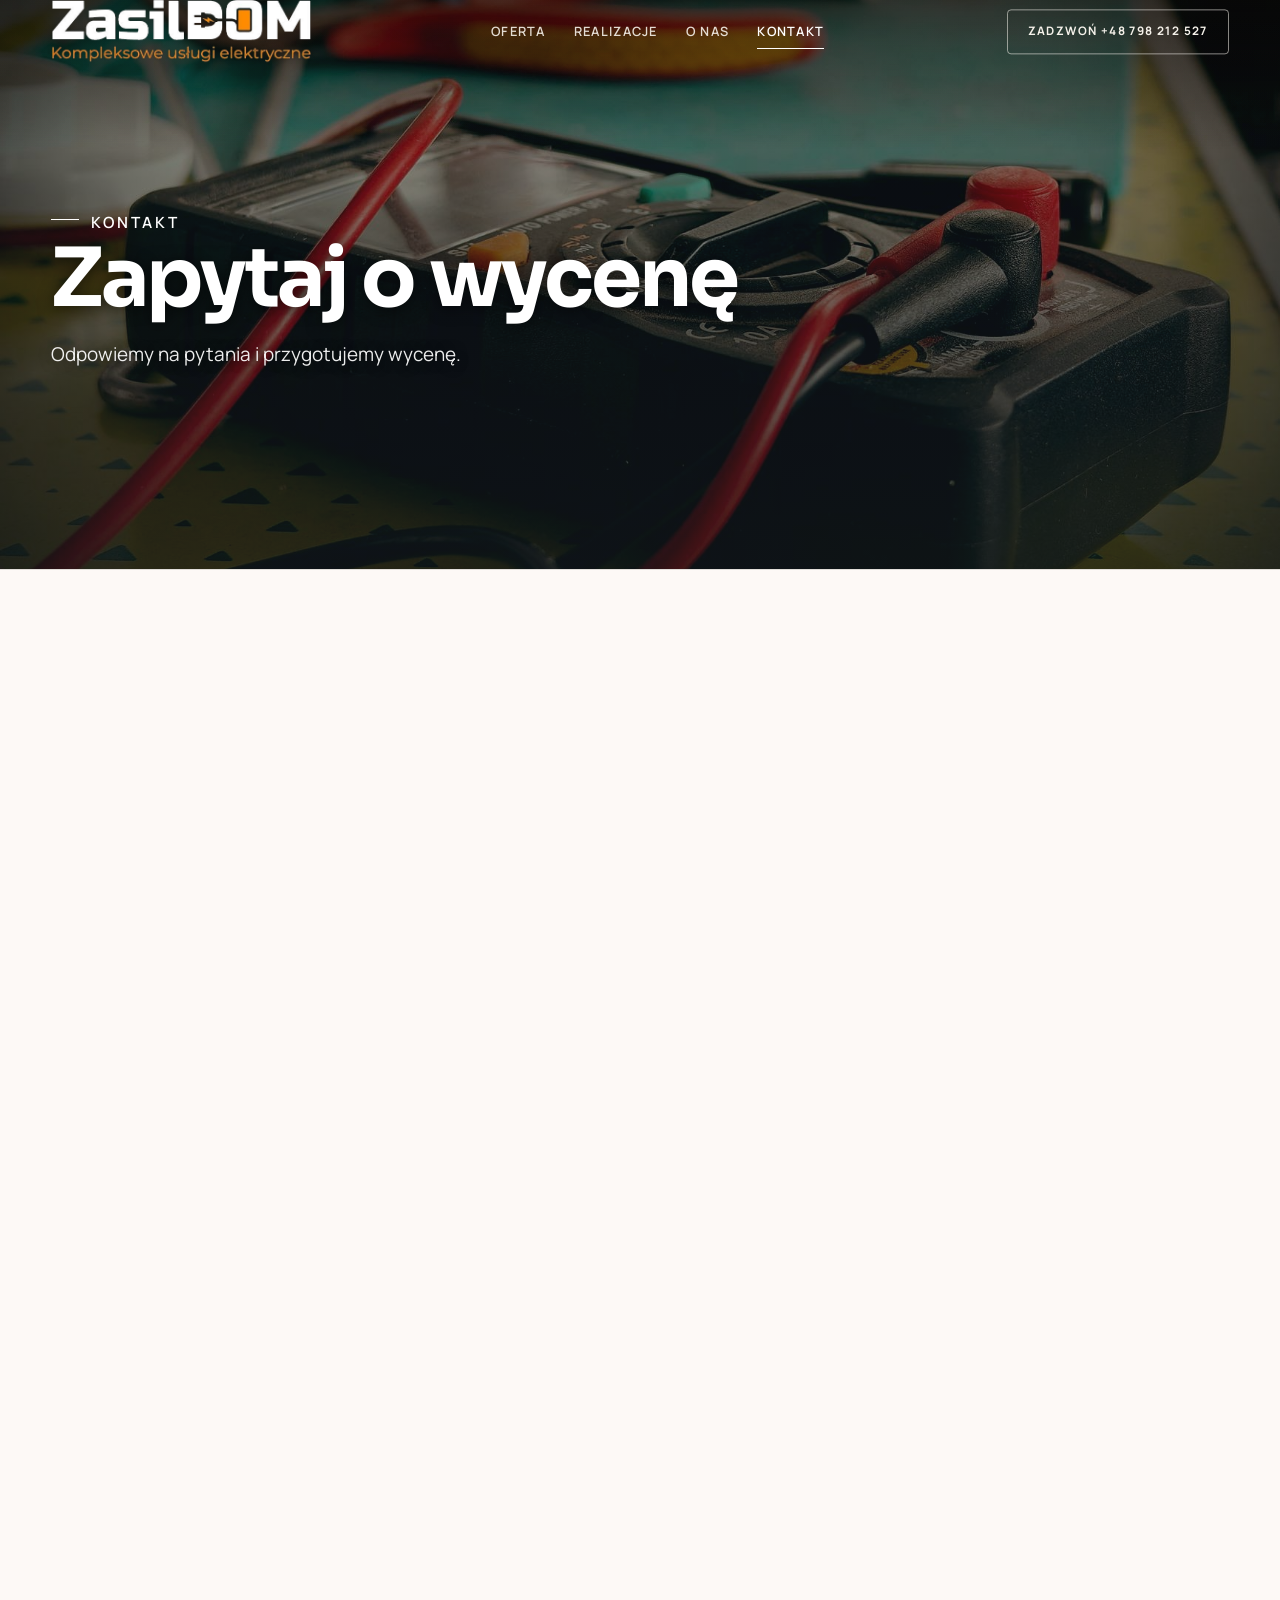
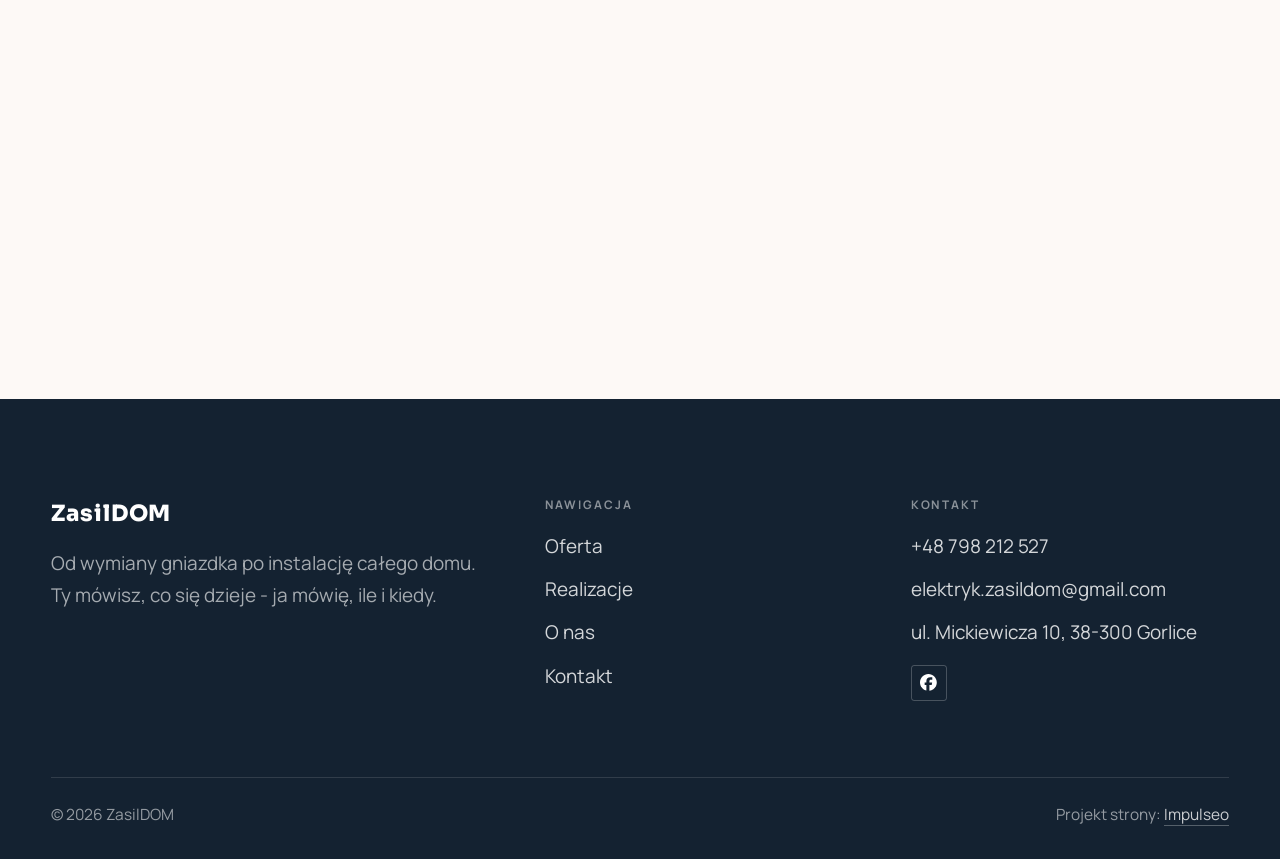
==== kontakt.html @ 6afa91a9 "Strona demo: zasildom" ====
<!DOCTYPE html>
<html lang="pl">
<head>
<meta charset="UTF-8">
<meta name="viewport" content="width=device-width, initial-scale=1.0">
<title>Kontakt - ZasilDOM</title>
<meta name="description" content="Kontakt ZasilDOM - ul. Mickiewicza 10, 38-300 Gorlice">
<link rel="canonical" href="https://kris20032.github.io/zasildom/kontakt.html">
<meta name="robots" content="noindex, nofollow">
<meta property="og:type" content="website">
<meta property="og:locale" content="pl_PL">
<meta property="og:site_name" content="ZasilDOM">
<meta property="og:title" content="Kontakt - ZasilDOM">
<meta property="og:description" content="Kontakt ZasilDOM - ul. Mickiewicza 10, 38-300 Gorlice">
<meta property="og:url" content="https://kris20032.github.io/zasildom/kontakt.html">
<meta property="og:image" content="https://kris20032.github.io/zasildom/img/og.jpg">
<meta property="og:image:width" content="1200">
<meta property="og:image:height" content="630">
<meta name="twitter:card" content="summary_large_image">
<link rel="preconnect" href="https://fonts.googleapis.com">
<link rel="preconnect" href="https://fonts.gstatic.com" crossorigin>
<link href="https://fonts.googleapis.com/css2?family=Sora:wght@600;700;800&family=Manrope:wght@400;500;600&display=swap" rel="stylesheet">
<link rel="stylesheet" href="assets/styles.css?v=376cbfce">
</head>
<body>

<header class="nav">
  <div class="wrap nav-inner">
    <a class="brand brand-has-logo" href="index.html"><img class="brand-logo" src="img/logo.png" alt="ZasilDOM" width="543" height="134" decoding="async"></a>
    <nav class="nav-links">
      <a href="oferta.html">Oferta</a>
      <a href="realizacje.html">Realizacje</a>
      <a href="o-nas.html">O nas</a>
      <a href="kontakt.html" class="active" aria-current="page">Kontakt</a>
      <a href="tel:+48798212527" class="btn btn-accent">Zadzwoń +48 798 212 527</a>
    </nav>
    <button class="nav-toggle" aria-label="Menu"><span></span><span></span><span></span></button>
  </div>
</header>

<main>
<section class="pagehead">
  <img src="img/g6.jpg" alt="ZasilDOM - Zapytaj o wycenę" width="1731" height="1300" decoding="async">
  <div class="wrap">
    <span class="eyebrow">Kontakt</span>
    <h1>Zapytaj o wycenę</h1>
    <p>Odpowiemy na pytania i przygotujemy wycenę.</p>
  </div>
</section>
<section>
  <div class="wrap contact-grid">
    <div class="reveal">
      <span class="eyebrow">Dane kontaktowe</span>
      <h2 style="margin:var(--space-4) 0 var(--space-6)">ZasilDOM</h2>
      <div class="info-list">
        <div class="info-row"><div class="ic"><svg class="ico-tel" width="16" height="16" viewBox="0 0 24 24" fill="none" aria-hidden="true"><path d="M6.6 10.8a15.5 15.5 0 0 0 6.6 6.6l2.2-2.2a1 1 0 0 1 1-.24 11.4 11.4 0 0 0 3.6.58 1 1 0 0 1 1 1V20a1 1 0 0 1-1 1A17 17 0 0 1 3 4a1 1 0 0 1 1-1h3.5a1 1 0 0 1 1 1c0 1.25.2 2.46.58 3.6a1 1 0 0 1-.25 1l-2.23 2.2Z" fill="currentColor"/></svg></div><div><div class="lbl">Telefon</div><a class="val" href="tel:+48798212527">+48 798 212 527</a></div></div>
        <div class="info-row"><div class="ic"><svg class="ico-mail" width="16" height="16" viewBox="0 0 24 24" fill="none" aria-hidden="true"><rect x="3.2" y="5.5" width="17.6" height="13" rx="1.6" stroke="currentColor" stroke-width="1.6"/><path d="M4 7l8 6 8-6" stroke="currentColor" stroke-width="1.6" stroke-linecap="round" stroke-linejoin="round"/></svg></div><div><div class="lbl">E-mail</div><a class="val" href="mailto:elektryk.zasildom@gmail.com">elektryk.zasildom@gmail.com</a></div></div>
        <div class="info-row"><div class="ic"><svg class="ico-pin" width="16" height="16" viewBox="0 0 24 24" fill="none" aria-hidden="true"><path d="M12 21s7-6.1 7-11.5A7 7 0 0 0 5 9.5C5 14.9 12 21 12 21Z" stroke="currentColor" stroke-width="1.6" fill="none"/><circle cx="12" cy="9.5" r="2.4" fill="currentColor"/></svg></div><div><div class="lbl">Adres</div><div class="val">ul. Mickiewicza 10, 38-300 Gorlice</div></div></div>
      </div>
    </div>
    <div class="reveal">
      <form class="form" action="https://formsubmit.co/elektryk.zasildom@gmail.com" method="POST">
        <input type="hidden" name="_subject" value="Zapytanie ze strony ZasilDOM">
        <input type="hidden" name="_captcha" value="false">
        <input type="hidden" name="_template" value="table">
        <div class="fld"><label for="name">Imię / firma</label><input id="name" name="name" type="text" placeholder="np. Jan Kowalski" required></div>
        <div class="fld"><label for="email">E-mail</label><input id="email" name="email" type="email" placeholder="adres@email.pl" required></div>
        <div class="fld"><label for="phone">Telefon</label><input id="phone" name="phone" type="tel" placeholder="+48 ..."></div>
        <div class="fld"><label for="msg">Czego dotyczy zapytanie?</label><textarea id="msg" name="message" placeholder="Napisz krótko, w czym możemy pomóc" required></textarea></div>
        <button type="submit" class="btn btn-accent" style="width:100%;justify-content:center">Wyślij zapytanie <span class="arr">→</span></button>
        <p class="note">Wiadomość trafi bezpośrednio do nas. Można też zadzwonić: +48 798 212 527.</p>
      </form>
    </div>
  </div>
</section>
<section style="padding-top:0">
  <div class="wrap reveal">
    <iframe class="map" title="ZasilDOM - Gorlice" src="https://maps.google.com/maps?q=ZasilDOM%20Gorlice&z=15&output=embed" loading="lazy" referrerpolicy="no-referrer-when-downgrade"></iframe>
  </div>
</section>
</main>

<footer>
  <div class="wrap">
    <div class="foot-grid">
      <div class="foot-brand">
        <div class="name">ZasilDOM</div>
        <p>Od wymiany gniazdka po instalację całego domu. Ty mówisz, co się dzieje - ja mówię, ile i kiedy.</p>
      </div>
      <div class="foot-col">
        <h4>Nawigacja</h4>
        <a href="oferta.html">Oferta</a>
        <a href="realizacje.html">Realizacje</a>
        <a href="o-nas.html">O nas</a>
        <a href="kontakt.html">Kontakt</a>
      </div>
      <div class="foot-col">
        <h4>Kontakt</h4>
        <a href="tel:+48798212527">+48 798 212 527</a>
        <a href="mailto:elektryk.zasildom@gmail.com">elektryk.zasildom@gmail.com</a>
        <p>ul. Mickiewicza 10, 38-300 Gorlice</p>
      <div class="foot-soc">
        <a class="soc" href="https://www.facebook.com/p/Elektryk-Zasildom-61582759336382/" target="_blank" rel="noopener" aria-label="Facebook - ZasilDOM"><svg viewBox="0 0 24 24" aria-hidden="true" focusable="false"><path d="M9.101 23.691v-7.98H6.627v-3.667h2.474v-1.58c0-4.085 1.848-5.978 5.858-5.978.401 0 .955.042 1.468.103a8.68 8.68 0 0 1 1.141.195v3.325a8.623 8.623 0 0 0-.653-.036 26.805 26.805 0 0 0-.733-.009c-.707 0-1.259.096-1.675.309a1.686 1.686 0 0 0-.679.622c-.258.42-.374.995-.374 1.752v1.297h3.919l-.386 2.103-.287 1.564h-3.246v8.245C19.396 23.238 24 18.179 24 12.044c0-6.627-5.373-12-12-12s-12 5.373-12 12c0 5.628 3.874 10.35 9.101 11.647Z" fill="currentColor"/></svg></a>
      </div>
      </div>
    </div>
    <div class="foot-bot">
      <span>© 2026 ZasilDOM</span>
      <span>Projekt strony: <a class="foot-credit" href="https://impulseo.pl" target="_blank" rel="noopener">Impulseo</a></span>
    </div>
  </div>
</footer>
<div class="sticky-call"><a class="sc-call" href="tel:+48798212527"><svg class="ico-tel" width="16" height="16" viewBox="0 0 24 24" fill="none" aria-hidden="true"><path d="M6.6 10.8a15.5 15.5 0 0 0 6.6 6.6l2.2-2.2a1 1 0 0 1 1-.24 11.4 11.4 0 0 0 3.6.58 1 1 0 0 1 1 1V20a1 1 0 0 1-1 1A17 17 0 0 1 3 4a1 1 0 0 1 1-1h3.5a1 1 0 0 1 1 1c0 1.25.2 2.46.58 3.6a1 1 0 0 1-.25 1l-2.23 2.2Z" fill="currentColor"/></svg> Zadzwoń</a><a class="sc-quote" href="kontakt.html">Zadzwoń: 798 212 527</a></div>
<div class="demo-wazne" data-do="2026-10-28" data-cykl="3" hidden><svg class="dw-ico" width="13" height="13" viewBox="0 0 24 24" fill="none" aria-hidden="true"><circle cx="12" cy="12" r="8.6" stroke="currentColor" stroke-width="1.8"/><path d="M12 7.2V12l3.3 2" stroke="currentColor" stroke-width="1.8" stroke-linecap="round"/></svg><span class="dw-txt"></span></div>

<script src="assets/main.js"></script>
</body>
</html>
---- assets/styles.css ----
/* ============================================================
   STOLBASZ — premium, architektoniczny B2B fit-out
   Jasna paleta, zero brązu. System wg premium-web-craft.
   Projekt strony: Impulseo (impulseo.pl)
   ============================================================ */

:root{
  /* PALETA — jasna, architektoniczna, chłodna */
  --paper:#f5f7fa;          /* główne tło */
  --paper-2:#e7edf3;        /* sekcje alternatywne (chłodny jasny szary) */
  --paper-3:#e7edf3;        /* delikatne wypełnienia */
  --ink:#142231;            /* tekst główny — chłodny grafit */
  --ink-soft:#2c3e52;       /* nagłówki drugorzędne */
  --muted:#697785;          /* tekst poboczny */
  --line:rgba(20,34,49,.12);/* hairline */
  --accent:#e8a00c;         /* stonowany petrol-slate — jedyny akcent */
  --accent-d:#c47f06;
  --accent-soft:rgba(232,160,12,.10);
  --dark:#142231;           /* sekcje ciemne (stopka/CTA) */

  /* HOVER ZDJĘĆ — JEDEN standard dla całego silnika (decyzja K. 04.08.2026, artefakt z wariantami).
     AKTUALNE (K.+Szymon 09.08.2026, wybór z artefaktu 6 wariantów): zoom 1.05 przy 1.4s -
     przy tak długim czasie mocniejszy kadr NIE skacze, tylko „oddycha". Poprzedni standard
     (1.02 / .55s z 04.08) odbierany jako dynamiczny i szybki.
     Spoczynek lekko przygaszony, ale TYLKO tam, gdzie jest mysz (@media hover:hover) —
     na telefonie zdjęcia zostają w pełnej jasności. */
  --img-zoom:1.05;                   /* K.+Szymon 09.08: wariant F z artefaktu porównawczego */
  --img-rest:brightness(.95) saturate(.99);
  --img-hot:brightness(1.06) saturate(1.05);
  --img-dur:1.4s;                    /* K.+Szymon 09.08 (wariant F): powoli = elegancko */
  --img-ease:cubic-bezier(.16,.84,.44,1);  /* miękki ogon, efekt „oddychania" */

  /* ODSTĘPY — skala 4/8 */
  --space-1:4px; --space-2:8px; --space-3:12px; --space-4:16px; --space-5:24px;
  --space-6:32px; --space-7:48px; --space-8:64px; --space-9:96px; --space-10:128px;

  /* TYPOGRAFIA — fluid clamp() (skala podbita 16.07.2026: większe, czytelniejsze litery — uwaga Adama) */
  --text-sm:clamp(.9rem,.87rem + .12vw,1rem);
  --text-base:clamp(1.08rem,1.04rem + .18vw,1.2rem);
  --text-lg:clamp(1.24rem,1.15rem + .34vw,1.44rem);
  --text-h3:clamp(1.34rem,1.22rem + .55vw,1.66rem);
  --text-h2:clamp(2.1rem,1.66rem + 2.1vw,3.1rem);
  --text-h1:clamp(2.9rem,2.1rem + 4vw,5.1rem);

  /* PROMIENIE — architektoniczne, raczej ostre */
  --r-sm:3px; --r-md:6px; --r-lg:10px;

  /* RUCH */
  --ease:cubic-bezier(.25,.46,.45,.94); --dur:.24s;

  /* CIENIE — miękkie, warstwowe */
  --sh-sm:0 1px 2px rgba(16,24,32,.04), 0 2px 8px rgba(16,24,32,.05);
  --sh-md:0 2px 6px rgba(16,24,32,.05), 0 12px 28px -8px rgba(16,24,32,.12);
  --sh-lg:0 6px 14px rgba(16,24,32,.07), 0 26px 56px -18px rgba(16,24,32,.22);

  --hairline:1px solid var(--line);

  --font-display:'Sora','Manrope',sans-serif;
  --font-body:'Manrope',sans-serif;
}

*{box-sizing:border-box;margin:0;padding:0}
html{scroll-behavior:smooth}
body{
  font-family:var(--font-body);
  font-size:var(--text-base);
  line-height:1.65;
  color:var(--ink);
  background:var(--paper);
  -webkit-font-smoothing:antialiased;
  text-rendering:optimizeLegibility;
}
img{max-width:100%;height:auto;display:block}  /* height:auto = width/height z atrybutów trzyma proporcje (TOP#12) */
a{color:inherit;text-decoration:none}

.wrap{width:min(92%,1180px);margin-inline:auto}
section{padding-block:clamp(52px,6.5vw,96px)}

h1,h2,h3{font-family:var(--font-display);font-weight:700;line-height:1.08;letter-spacing:-.02em;color:var(--ink)}
h1{font-size:var(--text-h1);letter-spacing:-.035em}
h2{font-size:var(--text-h2);letter-spacing:-.025em}
h3{font-size:var(--text-h3)}
/* MIARA — długość wiersza. WCAG 2.2 SC 1.4.8: max 80 znaków; Butterick: 45–90.
   68ch daje realnie 72–78 znaków polskiego tekstu, czyli z zapasem pod granicą.
   Wcześniej limit miał TYLKO <p> — <li>, <blockquote> i <dd> nie miały żadnego,
   i to jedyny powód, dla którego 23 bloki na dwóch oddanych stronach jadą po
   83–106 znaków w wierszu (pomiar 07.08.2026, bramka `miara`).
   ⚠️ Listy i definicje ograniczamy TYLKO bez klasy: `ul`/`ol` z klasą to u nas
   układ (siatki kafli, menu), a nie tekst ciągły — tam miarę wyznacza układ. */
/* 60ch, nie 68ch (K. 10.08): po zmianie fontów na węższe kroje (DM Sans i spółka)
   w 68ch mieściło się ~90 znaków - bramka pikselowa słusznie zgłaszała przekroczenie
   granicy 80. Pomiar na żywej przeglądarce: 60ch = 90 znaków, 53ch = ~78 znaków, czyli normę WCAG 1.4.8. */
:root{ --miara:53ch }
p{max-width:min(100%,var(--miara))}
blockquote,
ul:not([class])>li, ol:not([class])>li,
dl:not([class])>dd{max-width:min(100%,var(--miara))}

/* ⚠️ Świadomie BEZ wyjątku `.tile p,.card p,.svc p{max-width:none}`, choć nasuwa się sam:
   te akapity BYŁY już ograniczone (stare `p{max-width:65ch}`), więc „wyjątek" nie odblokowałby
   niczego nowego — tylko ROZLUŹNIŁ stan sprzed zmiany na wszystkich demach naraz.
   `figcaption` żadna z reguł wyżej nie dotyczy, więc też nie potrzebuje zwolnienia. */

/* ŁAMANIE. `balance` wyrównuje długości wierszy w nagłówku, `pretty` pilnuje ostatniego
   wiersza akapitu, żeby nie został w nim jeden wyraz. Obsługiwane od Chrome 117 /
   Safari 17.5; starsze przeglądarki po prostu ignorują tę własność.
   `text-wrap:pretty` nie występowało dotąd ANI RAZ w silniku ani w repo klientów. */
h1,h2,h3,.lead,.lede{text-wrap:balance}
p,li,blockquote,dd{text-wrap:pretty}

.eyebrow{
  font-family:var(--font-body);
  font-size:var(--text-sm);
  font-weight:600;
  letter-spacing:.18em;
  text-transform:uppercase;
  color:var(--accent);
  display:inline-flex;align-items:center;gap:var(--space-3);
}
/* flex:none + margin-top = kreska trzyma się PIERWSZEJ linii. Wcześniej align-items:center
   centrowało ją względem całego bloku i przy zawinięciu (długi kicker typu
   „…WNĘTRZ · LESZNO · OD 2019") druga linia lądowała z brzydkim wcięciem. */
.eyebrow{align-items:flex-start}
.eyebrow>*,.eyebrow{text-wrap:balance}   /* dlugi kicker lamal sie na sierote typu samo „2019" w drugiej linii */
.eyebrow::before{content:"";width:28px;height:1px;background:var(--accent);display:inline-block;flex:none;margin-top:.62em}

.muted{color:var(--muted)}
.lead{font-size:var(--text-lg);line-height:1.55;color:var(--ink-soft);max-width:50ch}

/* ---------- BUTTONS ---------- */
.btn{
  display:inline-flex;align-items:center;gap:var(--space-2);
  font-weight:600;font-size:var(--text-sm);letter-spacing:.02em;
  padding:var(--space-4) var(--space-6);
  border-radius:var(--r-sm);
  transition:transform var(--dur) var(--ease),box-shadow var(--dur) var(--ease),background var(--dur) var(--ease);
  cursor:pointer;border:1px solid transparent;
}
.btn-accent{background:var(--accent);color:#fff;box-shadow:var(--sh-sm)}
.btn-accent:hover{background:var(--accent-d);transform:translateY(-2px);box-shadow:var(--sh-md)}
.btn-accent:active{transform:translateY(0);box-shadow:var(--sh-sm)}
.btn-ghost{background:transparent;color:var(--ink);border-color:var(--line)}
.btn-ghost:hover{border-color:var(--accent);color:var(--accent);transform:translateY(-2px)}
.btn-light{background:#fff;color:var(--ink);box-shadow:var(--sh-sm)}
.btn-light:hover{transform:translateY(-2px);box-shadow:var(--sh-md)}
.btn .arr{transition:transform var(--dur) var(--ease)}
.btn:hover .arr{transform:translateX(4px)}

/* ---------- NAV ---------- */
.nav{
  position:sticky;top:0;z-index:50;
  background:color-mix(in srgb,var(--paper) 88%,transparent);
  backdrop-filter:saturate(140%) blur(10px);
  border-bottom:var(--hairline);
}
.nav-inner{display:flex;align-items:center;justify-content:space-between;gap:var(--space-5);height:72px}
/* ANTY-NACHODZENIE (K. 05.08.2026): długa nazwa firmy + przycisk z pełnym numerem nie mieściły się w pasku
   i flex ściskał linki PONIŻEJ ich treści - "Kontakt" wchodził na ramkę "Zadzwoń +48 ...". Teraz ustępuje
   nazwa marki (skrót wielokropkiem), a menu i przycisk nigdy się nie kurczą ani nie zachodzą na siebie. */
.brand{display:flex;flex-direction:column;line-height:1;min-width:0;flex:0 1 auto}
.brand .name{font-family:var(--font-display);font-weight:800;font-size:1.35rem;letter-spacing:.04em;white-space:nowrap;overflow:hidden;text-overflow:ellipsis}
.brand .sub{font-size:.62rem;letter-spacing:.34em;text-transform:uppercase;color:var(--muted);margin-top:5px;white-space:nowrap;overflow:hidden;text-overflow:ellipsis}
.nav-links{display:flex;align-items:center;gap:var(--space-6);flex:0 0 auto}
.nav-links a{font-size:var(--text-sm);font-weight:500;color:var(--ink-soft);position:relative;padding-block:4px;white-space:nowrap;transition:color var(--dur) var(--ease)}
.nav-links a::after{content:"";position:absolute;left:0;bottom:0;width:0;height:1.5px;background:var(--accent);transition:width var(--dur) var(--ease)}
.nav-links a:hover,.nav-links a.active{color:var(--ink)}
.nav-links a:hover::after,.nav-links a.active::after{width:100%}
.nav-links .btn{padding:var(--space-2) var(--space-5)}
/* przyciski w nav: właściwy kolor (przebij .nav-links a) + bez podkreślenia */
.nav-links a.btn-accent{color:#fff}
.nav-links a.btn-ghost,.nav-links a.btn-light{color:var(--ink)}
/* CTA w pasku: NIE podkreślenie spod linków menu, ale ten sam przelatujący błysk,
   co na wszystkich innych przyciskach (zgłoszenie K. 13.08.2026 - „na hero jest efekt
   światła przechodzącego przez przycisk, na navbarze go nie ma, a mają być identyczne").
   Reguła `.nav-links a::after` jest silniejsza od `.btn::after`, więc trzeba jej
   geometrię wyzerować i wpisać połysk z nazwy - samo `display:none` gasiło efekt. */
.nav-links a.btn::after{
  display:block;content:"";position:absolute;inset:0;z-index:-1;pointer-events:none;
  width:auto;height:auto;border-radius:inherit;   /* kasuje geometrię podkreślenia (width:0;height:1.5px) */
  background:linear-gradient(100deg,transparent 32%,rgba(255,255,255,.20) 50%,transparent 68%);
  translate:-120% 0}
@media (prefers-reduced-motion:no-preference){
  .nav-links a.btn:hover::after{translate:120% 0;transition:translate .75s var(--mt-ease,cubic-bezier(.16,.84,.44,1))}
}
.nav-toggle{display:none;background:none;border:none;cursor:pointer;flex-direction:column;gap:5px;padding:8px}
.nav-toggle span{width:24px;height:2px;background:var(--ink);transition:var(--dur)}
/* Ciasny zakres MIĘDZY menu mobilnym a pełnym pulpitem: zbijamy odstępy i nazwę marki,
   żeby wszystko zmieściło się naturalnie, zanim w ogóle dojdzie do skracania wielokropkiem. */
@media(max-width:1280px) and (min-width:921px){
  .nav-links{gap:var(--space-4)}
  .nav-links .btn{padding:var(--space-2) var(--space-4)}
  .brand .name{font-size:1.15rem}
}

/* ---------- HERO (split) ---------- */
.hero{position:relative;overflow:hidden;border-bottom:var(--hairline)}
.hero-grid{display:grid;grid-template-columns:1.05fr .95fr;gap:clamp(24px,4vw,60px);align-items:center;
  padding-block:clamp(36px,4.5vw,64px)}
.hero-copy .eyebrow{margin-bottom:var(--space-5)}
.hero-copy h1{margin-bottom:var(--space-5)}
.hero-copy .lead{margin-bottom:var(--space-7)}
.hero-actions{display:flex;flex-wrap:wrap;gap:var(--space-4)}
.hero-art{position:relative;aspect-ratio:4/3;border-radius:var(--r-lg);overflow:hidden;box-shadow:var(--sh-lg)}
.hero-art img{width:100%;height:100%;object-fit:cover}
.hero-art::after{content:"";position:absolute;inset:0;background:linear-gradient(180deg,transparent 55%,rgba(18,24,28,.28))}
.hero-badge{position:absolute;left:var(--space-5);bottom:var(--space-5);z-index:2;
  background:rgba(252,252,251,.94);backdrop-filter:blur(4px);
  border-radius:var(--r-md);padding:var(--space-4) var(--space-5);box-shadow:var(--sh-md);max-width:78%}
.hero-badge strong{display:block;font-family:var(--font-display);font-size:1rem;letter-spacing:-.01em}
.hero-badge span{font-size:var(--text-sm);color:var(--muted)}

/* ---------- HERO duży / kinowy (strona główna) ---------- */
.hero-cine{position:relative;min-height:clamp(560px,82vh,840px);min-height:clamp(560px,82svh,840px);display:flex;align-items:center;overflow:hidden;border-bottom:var(--hairline)}
.hero-cine>img{position:absolute;inset:0;width:100%;height:100%;object-fit:cover;z-index:0}
.hero-cine::after{content:"";position:absolute;inset:0;z-index:1;
  background:linear-gradient(95deg,rgba(13,18,23,.86) 0%,rgba(13,18,23,.64) 32%,rgba(13,18,23,.24) 62%,rgba(13,18,23,.04) 100%)}
.hero-cine .wrap{position:relative;z-index:2;padding-block:var(--space-8)}
.hero-cine .hero-copy{max-width:660px}
.hero-cine .eyebrow{color:#fff;margin-bottom:var(--space-5)}
.hero-cine .eyebrow::before{background:#fff}
.hero-cine h1{color:#fff;margin-bottom:var(--space-5);font-size:clamp(2.9rem,2rem + 4.4vw,5.2rem);text-wrap:balance}
.hero-cine .lead{color:rgba(255,255,255,.92);max-width:48ch;margin-bottom:var(--space-7)}
.hero-cine .hero-actions{display:flex;flex-wrap:wrap;gap:var(--space-4)}
/* NISKIE OKNO (laptop z dokiem i paskami przeglądarki ma ~700-780 px wysokości widoku):
   H1 do 5.2rem + długi lead nie mieściły się i przyciski wypadały POD krawędź ekranu -
   klient widział stronę bez ani jednego CTA. Skalujemy w dół, zamiast przycinać treść. */
@media(min-width:821px) and (max-height:820px){
  .hero-cine{min-height:clamp(520px,94svh,780px)}
  .hero-cine .wrap{padding-block:var(--space-6)}
  .hero-cine h1{font-size:clamp(2.2rem,1.5rem + 2.6vw,3.6rem);margin-bottom:var(--space-4)}
  .hero-cine .eyebrow{margin-bottom:var(--space-4)}
  .hero-cine .lead{margin-bottom:var(--space-5);max-width:44ch}
}
@media(max-width:680px){
  .hero-cine{min-height:clamp(520px,76vh,640px);min-height:clamp(520px,76svh,640px);align-items:flex-end}
  .hero-cine::after{background:linear-gradient(0deg,rgba(13,18,23,.9) 6%,rgba(13,18,23,.45) 55%,rgba(13,18,23,.25) 100%)}
  .hero-cine .wrap{padding-bottom:var(--space-9)}
  /* TELEFON (~90% oglądających): lead potrafił zająć 8 linii i zepchnąć CTA poza pierwszy ekran.
     Zwężamy interlinię i skalę - treści nie ucinamy, bo to ona sprzedaje. */
  .hero-cine .lead{font-size:.98rem;line-height:1.5;margin-bottom:var(--space-5)}
  .hero-cine .eyebrow{font-size:.72rem;letter-spacing:.13em;margin-bottom:var(--space-4)}
  .hero-cine .eyebrow::before{width:20px}
  .hero-cine h1{margin-bottom:var(--space-4)}
}

/* full-bleed hero variant (podstrony) */
.pagehead{position:relative;min-height:46vh;min-height:46svh;display:flex;align-items:flex-end;overflow:hidden;border-bottom:var(--hairline)}
.pagehead img{position:absolute;inset:0;width:100%;height:100%;object-fit:cover}
/* 10.08.2026 (decyzja K.): mocniejsze przyciemnienie + cień pod tekstem. Bramka mierzyła na
   nagłówkach podstron 3,38-3,43:1 przy wymaganych 4,5 — jasne zdjęcie (hala, śnieg, niebo)
   podchodziło pod biały tekst. Zdjęcia klientów są różne, więc kontrast musi dawać WARSTWA,
   a nie szczęśliwy dobór kadru. */
.pagehead::after{content:"";position:absolute;inset:0;background:linear-gradient(180deg,rgba(18,24,28,.40),rgba(18,24,28,.76))}
.pagehead .wrap{position:relative;z-index:2;padding-block:var(--space-9);color:#fff}
.pagehead h1{color:#fff;max-width:18ch;text-shadow:0 2px 16px rgba(0,0,0,.55)}
.pagehead .eyebrow{color:#fff}
.pagehead .eyebrow::before{background:#fff}
.pagehead p{color:rgba(255,255,255,.92);margin-top:var(--space-4);max-width:54ch;text-shadow:0 1px 12px rgba(0,0,0,.5)}

/* ---------- STRIP (pasek skrótów / liczby) ---------- */
.strip{background:var(--dark);color:#fff}
/* PASEK HASEŁ — standard 04.08.2026 (decyzja K.): 5 haseł w JEDNYM rzędzie, tekst WYŚRODKOWANY,
   węższe marginesy boczne niż reszta strony (pasek ma iść szerzej), równe wysokości kolumn. */
.strip .wrap{width:min(96%,1440px);display:grid;grid-template-columns:repeat(5,1fr);
  gap:var(--space-5);padding-block:var(--space-7);align-items:stretch}
.strip .item .k{font-family:var(--font-display);font-size:clamp(1.05rem,.82rem + .85vw,1.55rem);
  font-weight:800;letter-spacing:-.02em;color:#fff;line-height:1.18;text-wrap:balance}
.strip .item .v{font-size:var(--text-sm);color:rgba(255,255,255,.66);margin-top:var(--space-2);line-height:1.4}
.strip .item{border-left:2px solid var(--accent);padding-inline:var(--space-4);
  text-align:center;display:flex;flex-direction:column;justify-content:center}
/* liczba kolumn = liczba haseł, żeby ostatnie nie zostawało samo w drugim rzędzie.
   Klasę n-N nadaje multipage.py; domyślnie (bez klasy) pasek jest 5-kolumnowy. */
.strip.n-2 .wrap{grid-template-columns:repeat(2,1fr)}
.strip.n-3 .wrap{grid-template-columns:repeat(3,1fr)}
.strip.n-4 .wrap{grid-template-columns:repeat(4,1fr);gap:var(--space-6)}
.strip.n-4 .item .k{font-size:clamp(1.3rem,1rem + 1.1vw,2rem)}
.strip.n-6 .wrap{grid-template-columns:repeat(6,1fr);gap:var(--space-4)}
.strip.n-6 .item .k{font-size:clamp(.98rem,.8rem + .7vw,1.35rem)}
/* równe łamanie: zamiast "długa linia + jedno słowo" obie linie zbliżonej długości */
.strip .item .k{text-wrap:balance}

/* ---------- SECTION HEAD ---------- */
.head{max-width:48rem;margin-bottom:var(--space-8)}
.head.center{margin-inline:auto;text-align:center}
.head .eyebrow{margin-bottom:var(--space-4)}
.head h2{margin-bottom:var(--space-4)}
.head p{color:var(--muted);font-size:var(--text-lg);line-height:1.55}
.head.center p{margin-inline:auto}

/* ---------- INTRO SPLIT ---------- */
.split{display:grid;grid-template-columns:.92fr 1.08fr;gap:clamp(28px,5vw,80px);align-items:center}
.split.rev{grid-template-columns:1.08fr .92fr}
.split.rev .split-art{order:-1}
.split-art{position:relative;aspect-ratio:5/4;border-radius:var(--r-lg);overflow:hidden;box-shadow:var(--sh-lg)}
.split-art img{width:100%;height:100%;object-fit:cover}
.split-copy h2{margin-bottom:var(--space-5)}
.split-copy p+p{margin-top:var(--space-4)}
.split-copy .btn{margin-top:var(--space-6)}

/* ---------- SERVICES (zakres) ---------- */
.svc-grid{display:grid;grid-template-columns:repeat(auto-fit,minmax(280px,1fr));gap:var(--space-5)}
.svc{background:#fff;border:var(--hairline);border-radius:var(--r-md);padding:var(--space-7) var(--space-6);
  transition:transform var(--dur) var(--ease),box-shadow var(--dur) var(--ease),border-color var(--dur) var(--ease);
  position:relative;overflow:hidden}
.svc::before{content:"";position:absolute;left:0;top:0;width:3px;height:0;background:var(--accent);transition:height var(--dur) var(--ease)}
.svc:hover{transform:translateY(-4px);box-shadow:var(--sh-md);border-color:transparent}
.svc:hover::before{height:100%}
.svc .ic{font-family:var(--font-display);font-size:.8rem;font-weight:700;letter-spacing:.12em;color:var(--accent);margin-bottom:var(--space-4)}
.svc h3{margin-bottom:var(--space-3);font-size:1.22rem}
.svc p{color:var(--muted);font-size:var(--text-base);line-height:1.6}

/* big detailed service rows */
.svc-row{display:grid;grid-template-columns:.8fr 1.2fr;gap:clamp(20px,4vw,60px);align-items:center;padding-block:var(--space-8)}
.svc-row+.svc-row{border-top:var(--hairline)}
.svc-row.rev{grid-template-columns:1.2fr .8fr}
/* Naprzemienny układ wierszy oferty: co drugi wiersz ma zdjęcie po PRAWEJ.
   Było `order:-1` — martwy kod, bo zdjęcie i tak jest pierwszym dzieckiem w HTML,
   więc wszystkie wiersze wyglądały identycznie (zdjęcie zawsze z lewej), a `rev`
   zmieniało tylko szerokość kolumn. Znalezione 29.07.2026 przy różnicowaniu kierunków
   animacji (pomiar pozycji: art.mid 390/502 przy row.mid 756 — zawsze lewa strona). */
.svc-row.rev .svc-row-art{order:2}
.svc-row-art{aspect-ratio:4/3;border-radius:var(--r-md);overflow:hidden;box-shadow:var(--sh-md)}
.svc-row-art img{width:100%;height:100%;object-fit:cover}
.svc-row h3{font-size:1.5rem;margin-bottom:var(--space-4)}
.svc-row .num{font-family:var(--font-display);font-size:.85rem;font-weight:700;letter-spacing:.14em;color:var(--accent);display:block;margin-bottom:var(--space-3)}
.svc-row ul{list-style:none;margin-top:var(--space-4);display:flex;flex-direction:column;gap:var(--space-2)}
.svc-row li{position:relative;padding-left:var(--space-5);color:var(--muted);font-size:var(--text-base)}
.svc-row li::before{content:"";position:absolute;left:0;top:.62em;width:8px;height:1px;background:var(--accent)}

/* ---------- GALLERY (realizacje) ---------- */
.gallery{display:grid;grid-template-columns:repeat(12,1fr);gap:var(--space-4);grid-auto-rows:200px}
/* GALERIA MASONRY — pionowe zdjęcia (portrety beauty/wellness) bez przycinania: kolumny, height auto */
.gallery-masonry{column-count:3;column-gap:var(--space-4)}
@media(max-width:900px){.gallery-masonry{column-count:2}}
@media(max-width:560px){.gallery-masonry{column-count:1}}
.gallery-masonry .m-tile{break-inside:avoid;margin:0 0 var(--space-4);padding:0;position:relative;overflow:hidden;border-radius:var(--r-md);border:1px solid var(--line)}
.gallery-masonry .m-tile img{width:100%;height:auto;display:block}
.gallery-masonry .m-tile .cap{position:absolute;left:0;right:0;bottom:0;padding:var(--space-4);color:#fff;background:linear-gradient(0deg,rgba(0,0,0,.55),transparent);font-size:var(--text-sm)}
.gallery-masonry .m-tile .cap small{display:block;font-weight:400;opacity:.78;letter-spacing:.04em;text-transform:uppercase;font-size:.66rem;margin-top:3px}
.tile{position:relative;overflow:hidden;border-radius:var(--r-md);box-shadow:var(--sh-sm);
  transition:transform var(--dur) var(--ease),box-shadow var(--dur) var(--ease)}
.tile img{width:100%;height:100%;object-fit:cover;
  transition:transform var(--img-dur) var(--img-ease),filter var(--img-dur) var(--img-ease)}
.tile:hover{box-shadow:var(--sh-md)}
.tile .cap{position:absolute;left:0;right:0;bottom:0;padding:var(--space-5) var(--space-4) var(--space-4);
  /* mocniejszy spad + cien pod tekstem: na JASNYCH zdjeciach klienta (biale fronty, sciany)
     slaby gradient dawal kontrast ~1.5:1 zamiast wymaganych 3.6:1 (bramka wygladu, 10.08.2026) */
  background:linear-gradient(transparent 10%,rgba(18,24,28,.55) 40%,rgba(18,24,28,.88) 68%,rgba(18,24,28,.99));color:#fff;
  text-shadow:0 1px 2px rgba(0,0,0,.85),0 2px 10px rgba(0,0,0,.55);
  font-size:var(--text-sm);font-weight:600;letter-spacing:.01em;
  opacity:0;transform:translateY(8px);transition:var(--dur) var(--ease)}
.tile:hover .cap{opacity:1;transform:translateY(0)}
.tile .cap small{display:block;font-weight:400;opacity:.78;letter-spacing:.04em;text-transform:uppercase;font-size:.66rem;margin-top:3px}
/* bento spans */
.t-wide{grid-column:span 6}
.t-tall{grid-column:span 6;grid-row:span 2}
.t-std{grid-column:span 6}
.t-third{grid-column:span 4}
.t-two3{grid-column:span 8}

/* ---------- TRUST / WIARYGODNOŚĆ ---------- */
.trust{background:var(--paper-2)}
.trust-grid{display:grid;grid-template-columns:repeat(auto-fit,minmax(240px,1fr));gap:var(--space-5);margin-top:var(--space-7)}
.trust-card{background:#fff;border-radius:var(--r-md);padding:var(--space-7) var(--space-6);box-shadow:var(--sh-sm);border-top:3px solid var(--accent)}
.trust-card .big{font-family:var(--font-display);font-size:clamp(1.8rem,1.3rem + 1.6vw,2.6rem);font-weight:800;letter-spacing:-.02em;color:var(--ink);line-height:1}
.trust-card h3{font-size:1.12rem;margin:var(--space-3) 0 var(--space-2)}
.trust-card p{color:var(--muted);font-size:var(--text-base);line-height:1.55}

/* ---------- CTA band ---------- */
.cta{background:var(--dark);color:#fff;position:relative;overflow:hidden}
/* telefon w CTA: na ciemnym tle biały (domyślnie), rodziny z JASNYM tłem CTA
   nadpisują to u siebie - wcześniej kolor siedział w stylu inline i wygrywał z rodziną. */
.cta .btn-ghost-cta{color:#fff;border-color:rgba(255,255,255,.3)}
.cta .wrap{display:grid;grid-template-columns:1.4fr .6fr;gap:var(--space-7);align-items:center;position:relative;z-index:2}
.cta h2{color:#fff;max-width:20ch}
.cta p{color:rgba(255,255,255,.74);margin-top:var(--space-4)}
.cta-actions{display:flex;flex-direction:column;gap:var(--space-3);align-items:flex-start}
.cta::before{content:"";position:absolute;right:-80px;top:-80px;width:360px;height:360px;border-radius:50%;
  background:radial-gradient(circle,var(--accent-soft),transparent 70%)}

/* ---------- CONTACT ---------- */
.contact-grid{display:grid;grid-template-columns:.85fr 1.15fr;gap:clamp(28px,4vw,56px);align-items:start}
.info-list{display:flex;flex-direction:column;gap:var(--space-2)}
.info-row{display:flex;gap:var(--space-4);align-items:flex-start;padding-block:var(--space-4);border-bottom:var(--hairline)}
.info-row .ic{flex:none;width:42px;height:42px;display:grid;place-items:center;border-radius:50%;
  background:var(--accent-soft);color:var(--accent);font-size:1.05rem}
.info-row .lbl{font-size:.72rem;letter-spacing:.14em;text-transform:uppercase;color:var(--muted)}
.info-row .val{font-weight:600;font-size:var(--text-base);margin-top:2px}
.info-row a.val:hover{color:var(--accent)}
.map{border:none;border-radius:var(--r-lg);box-shadow:var(--sh-md);width:100%;height:100%;min-height:380px;filter:grayscale(.2) contrast(1.02)}
.form{background:#fff;border:var(--hairline);border-radius:var(--r-lg);padding:clamp(24px,3vw,40px);box-shadow:var(--sh-sm)}
.form .fld{margin-bottom:var(--space-5)}
.form label{display:block;font-size:var(--text-sm);font-weight:600;margin-bottom:var(--space-2)}
.form input,.form textarea{width:100%;font-family:inherit;font-size:var(--text-base);color:var(--ink);
  padding:var(--space-4);border:var(--hairline);border-radius:var(--r-sm);background:var(--paper);transition:border-color var(--dur)}
.form input:focus,.form textarea:focus{outline:none;border-color:var(--accent);background:#fff}
.form textarea{resize:vertical;min-height:120px}
.form .note{font-size:var(--text-sm);color:var(--muted);margin-top:var(--space-3)}

/* ---------- FOOTER ---------- */
footer{background:var(--dark);color:#fff;padding-block:var(--space-9) var(--space-6)}
.foot-grid{display:grid;grid-template-columns:1.4fr 1fr 1fr;gap:var(--space-7);margin-bottom:var(--space-8)}
.foot-brand .name{font-family:var(--font-display);font-weight:800;font-size:1.4rem;letter-spacing:.04em}
.foot-brand p{color:rgba(255,255,255,.62);margin-top:var(--space-4);font-size:var(--text-base);max-width:38ch}
.foot-col h4{font-size:.74rem;letter-spacing:.16em;text-transform:uppercase;color:rgba(255,255,255,.5);margin-bottom:var(--space-4)}
.foot-col a,.foot-col p{display:block;color:rgba(255,255,255,.82);font-size:var(--text-base);margin-bottom:var(--space-3)}
.foot-col a:hover{color:#fff}
.foot-bot{border-top:1px solid rgba(255,255,255,.12);padding-top:var(--space-5);display:flex;justify-content:space-between;flex-wrap:wrap;gap:var(--space-3);
  font-size:var(--text-sm);color:rgba(255,255,255,.55)}
.foot-bot a:hover{color:#fff}
/* Podpis w stopce = klikalny link do impulseo.pl (31.07.2026). Ma być WIDOCZNIE klikalny,
   ale nie krzyczeć - stąd sam kolor jaśniejszy + delikatne podkreślenie na najeździe. */
.foot-bot a.foot-credit{color:rgba(255,255,255,.78);text-decoration:none;border-bottom:1px solid rgba(255,255,255,.28)}
.foot-bot a.foot-credit:hover{color:#fff;border-bottom-color:#fff}

/* ---------- REVEAL ---------- */
.reveal{opacity:0;transform:translateY(22px);transition:opacity .6s var(--ease),transform .6s var(--ease)}
.reveal.in{opacity:1;transform:none}

/* ---------- RESPONSIVE ---------- */
@media(max-width:920px){
  .hero-grid,.split,.split.rev,.svc-row,.svc-row.rev,.cta .wrap,.contact-grid,.foot-grid{grid-template-columns:1fr}
  .split.rev .split-art,.svc-row.rev .svc-row-art{order:0}
  .hero-art{aspect-ratio:16/10;max-height:420px}
  .strip .wrap,.strip.n-2 .wrap,.strip.n-3 .wrap,.strip.n-4 .wrap,.strip.n-6 .wrap{grid-template-columns:repeat(2,1fr);gap:var(--space-6)}
  .strip .item .k,.strip.n-6 .item .k{font-size:clamp(1.3rem,1.1rem + 1vw,2rem)}
  .gallery{grid-auto-rows:180px}
  .t-wide,.t-tall,.t-std,.t-third,.t-two3{grid-column:span 6}
  .t-tall{grid-row:span 1}
  .cta-actions{flex-direction:row;flex-wrap:wrap}
  .foot-grid{gap:var(--space-6)}
}
@media(max-width:680px){
  .nav-links{position:fixed;inset:72px 0 auto 0;background:var(--paper);flex-direction:column;align-items:stretch;
    gap:0;padding:var(--space-4) 6%;border-bottom:var(--hairline);box-shadow:var(--sh-md);
    transform:translateY(-120%);transition:transform var(--dur) var(--ease)}
  .nav-links.open{transform:translateY(0)}
  .nav-links a{padding-block:var(--space-4);border-bottom:var(--hairline)}
  .nav-links .btn{margin-top:var(--space-3);justify-content:center}
  .nav-toggle{display:flex}
  .strip .wrap,.strip.n-2 .wrap,.strip.n-3 .wrap,.strip.n-4 .wrap,.strip.n-6 .wrap{grid-template-columns:1fr}
  .gallery{grid-template-columns:repeat(6,1fr)}
  .foot-grid{grid-template-columns:1fr}
}
@media(prefers-reduced-motion:reduce){
  /* audyt 09.08 TOP#14: samo skrócenie duration przy animacji INFINITE = stroboskop
     (pętla .01ms miga ekranem); iteration-count:1 gasi pętlę naprawdę. Pseudoelementy
     też - tła hero (gastro/studio) animują ::before/img, blanket na * ich nie łapał. */
  *,*::before,*::after{animation-duration:.01ms!important;animation-iteration-count:1!important;animation-delay:0s!important;transition:none!important}
  .reveal{opacity:1!important;transform:none!important}
  html{scroll-behavior:auto}
}

/* ============================================================
   PREMIUM LAYER — destylat deep-researchu branż (anty-AI, spokój).
   Zmienne STOLBASZ (--accent/--ink/--paper/--line/--dark). Ruch ledwo
   zauważalny, krzywa cubic-bezier(.16,.84,.44,1); prefers-reduced-motion
   pokryte blanketem wyżej. Karty hairline zamiast cieni = #1 sygnał „nie-AI".
   ============================================================ */

/* więcej oddechu między sekcjami (liderzy: 110-130px) */
section{padding-block:clamp(64px,8vw,128px)}

/* 1) Aksamitny reveal — dłuższa, miękka krzywa zamiast „skoku" */
.reveal{transition:opacity .9s cubic-bezier(.16,.84,.44,1),transform .9s cubic-bezier(.16,.84,.44,1);will-change:opacity,transform}
/* stagger TYLKO w galerii (tam pozycja = porządek dzieci) */
.gallery .reveal:nth-child(2){transition-delay:.07s}
.gallery .reveal:nth-child(3){transition-delay:.14s}
.gallery .reveal:nth-child(4){transition-delay:.21s}
.gallery .reveal:nth-child(5){transition-delay:.28s}
.gallery .reveal:nth-child(6){transition-delay:.35s}

/* 2) Hero STATYCZNY na .hero-cine — Ken Burns CAŁKIEM WYŁĄCZONY 26.06 (3. zgłoszenie Szymona).
   GENEZA: animowanie scale na <img> hero z teksturami (cegły/framugi) re-samplinguje obraz
   klatka po klatce → na części ekranów drobne drganie/shimmer = „heroshot się trzęsie".
   translateY usunięto wcześniej, scale-only + will-change/GPU NIE wystarczyły do GWARANCJI gładkości.
   Krzysztof zażądał pewności („make sure, że błąd się nie pojawi") > efekt. Zero animacji = 0% drgania.
   Delikatny zoom zostaje TYLKO w pełnoekranowych hero gastro/studio (hg-bg/hs-bg — tło, inny
   mechanizm, chwalone, nigdy nie zgłaszane). NIE wracać do KB na .hero-cine bez realnego testu
   na sprzęcie klienta — to ryzyko regresji „trzęsienia”. */
/* BEZPIECZNY "wow" na hero = jednorazowy FADE-IN (opacity), nie zoom.
   opacity nie dotyka bitmapy → gładkie na KAŻDYM zdjęciu/ekranie/GPU, zero ryzyka migotania.
   Geometryczny ruch (scale/translate) na .hero-cine jest ZAKAZANY (bramka pilnuje). */
@keyframes heroFade{from{opacity:0}to{opacity:1}}
.hero-cine>img{transform:none;animation:heroFade 1.1s ease-out both}

/* 3) Akcentowy hairline pod nagłówkiem sekcji, który „rysuje się" przy wejściu */
.head h2{position:relative;padding-bottom:18px}
.head h2::after{content:"";position:absolute;left:0;bottom:0;height:1px;width:0;background:var(--accent);transition:width 1s cubic-bezier(.16,.84,.44,1) .15s}
.head.center h2::after{left:50%;transform:translateX(-50%)}
.head.reveal.in h2::after,.head.center.reveal.in h2::after{width:54px}

/* 4) Karty HAIRLINE zamiast cieni/zaokrągleń (najmocniejszy anty-AI detal) */
.svc{background:transparent;border:1px solid var(--line);border-radius:var(--r-sm);box-shadow:none}
.svc:hover{box-shadow:none;border-color:var(--accent);transform:translateY(-3px)}
.trust-card{background:transparent;box-shadow:none;border:1px solid var(--line);border-top:2px solid var(--accent);border-radius:var(--r-sm)}
.tile{box-shadow:none;border-radius:var(--r-sm)}
.tile:hover{box-shadow:none}

/* 5) Sticky-nav kondensuje się po przewinięciu (sygnał dopracowania) */
.nav{transition:box-shadow .4s ease,background .4s ease}
.nav.is-stuck{box-shadow:0 1px 0 var(--line),0 14px 30px -24px rgba(0,0,0,.45)}
.nav-inner{transition:height .35s var(--ease)}
.nav.is-stuck .nav-inner{height:60px}

/* 6) MANIFESTO — pełnoekranowy cytat-bohater (zastępuje generyczne „Dlaczego my") */
.manifesto{background:var(--paper-2);text-align:center}
.manifesto .wrap{max-width:60rem}
.manifesto p{font-family:var(--font-display);font-style:italic;font-size:clamp(1.6rem,1rem + 2.4vw,2.8rem);line-height:1.32;color:var(--ink-soft);margin-inline:auto;max-width:26ch;position:relative;padding-top:var(--space-8)}
.manifesto p::before{content:"";position:absolute;top:0;left:50%;transform:translateX(-50%);width:54px;height:1px;background:var(--accent)}
.manifesto p span{color:var(--accent);font-style:italic}

/* 7) GATEWAYS — 3 duże bramy-zdjęcia (zamiast paska menu usług) */
.gateways{display:grid;grid-template-columns:repeat(3,1fr);gap:var(--space-4)}
.gateway{position:relative;aspect-ratio:3/4;overflow:hidden;border-radius:var(--r-sm);display:block}
.gateway img{width:100%;height:100%;object-fit:cover;
  transition:transform var(--img-dur) var(--img-ease),filter var(--img-dur) var(--img-ease)}
.gateway::after{content:"";position:absolute;inset:0;background:linear-gradient(180deg,transparent 38%,rgba(18,24,28,.74))}
/* ===== HOVER ZDJĘĆ — jedno miejsce dla WSZYSTKICH kafli ze zdjęciem (K. 04.08.2026) ===== */
@media(hover:hover){
  .tile img,.gateway img,.m-tile img{filter:var(--img-rest)}
  .tile:hover img,
  .gateway:hover img,
  .m-tile:hover img{transform:scale(var(--img-zoom));filter:var(--img-hot)}
}
.m-tile img{transition:transform var(--img-dur) var(--img-ease),filter var(--img-dur) var(--img-ease)}
.gateway .g-ttl{position:absolute;left:0;right:0;bottom:0;z-index:2;padding:var(--space-6) var(--space-5);color:#fff;font-family:var(--font-display);font-size:1.45rem;letter-spacing:-.01em;line-height:1.15}
.gateway .g-ttl small{display:block;font-family:var(--font-body);font-size:var(--text-sm);font-weight:400;opacity:.82;letter-spacing:.03em;margin-top:5px}
@media(max-width:760px){.gateways{grid-template-columns:1fr}.gateway{aspect-ratio:16/10}}

/* 8) LOGO klienta w nagłówku (gdy podane --logo) */
/* 52px domyślnie (feedback Bartka 06.07.2026: 40px ginęło, uwaga padła 3x; ~56px sprawdzone na żywym demie anna-borowiec-makeup) */
.brand-logo{height:64px;width:auto;max-width:300px;object-fit:contain;display:block}
.nav.is-stuck .brand-logo{height:52px}
@media(max-width:680px){.brand-logo{height:46px;max-width:210px}}


/* === RWD: nagłówki na wąskich ekranach (dodane 17.07.2026 razem z fixem clamp) ===
   Po przywróceniu działania clamp() dolna granica --text-h1 (2.9rem) rozpychała
   dokument przy długich polskich słowach na telefonach. Tu ją zjeżdżamy. */
@media (max-width:560px){
  :root{
    --text-h1:clamp(1.9rem, 1.15rem + 4.4vw, 2.7rem);
    --text-h2:clamp(1.5rem, 1rem + 3vw, 2.1rem);
  }
  .hero-cine h1{font-size:clamp(1.9rem, 1.15rem + 4.4vw, 2.7rem)}
  h1,h2{overflow-wrap:break-word}
}

/* GODZINY (godziny_grid z briefu) — dzień po lewej, godziny po prawej. Wcześniej BRAK stylu
   powodował sklejenie "Poniedziałek-Piątek8:00-20:00" (dodane 2026-07-21). Neutralne dla dem bez grafiku. */
.godz{display:flex;flex-direction:column;gap:2px;max-width:440px;margin-top:8px}
.godz-row{display:flex;justify-content:space-between;align-items:baseline;gap:24px;padding:10px 0;border-bottom:1px solid var(--line)}
.godz-row:last-child{border-bottom:0}
.godz-row b{font-weight:600;color:var(--ink)}
.godz-row span{color:var(--muted);white-space:nowrap}

/* === FAQ (lekcja 08.08.2026) ===
   Sekcja faq_klinika() trafia NIE tylko do rodziny „klinika" (multipage.py: także układ FACHOWCY),
   a style leżały wyłącznie w families/klinika.css — u hydraulika/dekarza FAQ renderowało się jako
   goła lista <details> z domyślnym trójkącikiem przeglądarki (wpadka: demo Instalatorstwo Gała).
   Dlatego baza. Rodzina może to nadpisać na wierzchu. */
.faq-list{max-width:48rem;margin:var(--space-8) auto 0;display:flex;flex-direction:column;gap:var(--space-3)}
.faq-item{border:1px solid var(--line);border-radius:var(--r-md);background:var(--paper);padding:var(--space-4) var(--space-5)}
.faq-item summary{font-family:var(--font-display);font-weight:600;color:var(--ink);cursor:pointer;list-style:none;display:flex;justify-content:space-between;gap:1rem}
.faq-item summary::-webkit-details-marker{display:none}
.faq-item summary::after{content:"+";color:var(--accent-d);font-weight:700;font-size:1.2rem;line-height:1}
.faq-item[open] summary::after{content:"-"}
.faq-item p{color:var(--ink-soft);font-size:var(--text-base);line-height:1.6;margin:var(--space-3) 0 0}

/* === LICZBA OPINII PRZY SEKCJI OPINII (08.08.2026, wzorzec irismeble.pl, decyzja K.) ===
   Trzy cytaty bez kontekstu czyta się jak „firma ma trzy opinie". Ta linijka mówi wprost,
   ile ich jest naprawdę - dane i tak przychodzą z reconu i szły dotąd wyłącznie do hero.
   Baza, nie rodzina: sekcja opinii renderuje się we WSZYSTKICH układach, a style opinii
   leżą per rodzina - bez tego u części rodzin linijka byłaby gołym tekstem (ta sama pułapka
   co z FAQ wyżej). Rodzina może nadpisać na wierzchu. */
.op-meta{
  text-align:center;margin:calc(var(--space-3) * -1) 0 var(--space-6);
  color:var(--muted);font-size:var(--text-base);letter-spacing:.01em;
}
.op-meta .ico-star{color:var(--accent-d);margin-right:2px}

/* --- licznik ważności DEMA (pomysł K. 09.08) - tylko wersje pokazowe --- */
.demo-wazne{position:fixed;top:calc(var(--nav-h, 64px) + 14px);right:14px;z-index:95;
  display:inline-flex;align-items:center;gap:.45em;
  background:rgba(21,25,28,.82);color:#fff;font-size:.72rem;font-weight:600;letter-spacing:.01em;
  padding:.42em .8em .42em .62em;border-radius:999px;backdrop-filter:saturate(140%) blur(8px);
  border:1px solid rgba(255,255,255,.14);box-shadow:0 10px 24px -14px rgba(0,0,0,.6);
  pointer-events:none;
  /* NIE pokazuje się przy wejściu (K. 09.08) - wjeżdża dopiero po zejściu z hero */
  opacity:0;transform:translateY(-10px);
  transition:opacity .7s var(--ease),transform .7s var(--ease)}
.demo-wazne.is-on{opacity:1;transform:none}
.demo-wazne .dw-ico{flex:none;opacity:.85}
.demo-wazne b{font-weight:700;font-variant-numeric:tabular-nums;color:#FFD9A3}
.demo-wazne .dw-zeg{font-variant-numeric:tabular-nums;font-feature-settings:"tnum";
  opacity:.72;margin-left:.15em;letter-spacing:.01em}
.demo-wazne.is-pilne{background:rgba(150,32,28,.9);border-color:rgba(255,255,255,.2)}
.demo-wazne .dw-pilne{color:#FFE0DE}
@media(max-width:820px){.demo-wazne{top:auto;bottom:70px;right:10px}}

/* --- pasek mini-opinii pod hero (audyt 09.08 TOP#27) - tylko przy realnych recenzjach --- */
.opinie-mini{padding-block:0;border-bottom:var(--hairline)}
.opinie-mini .om-row{display:grid;grid-template-columns:repeat(3,1fr);gap:var(--space-6);padding-block:var(--space-5)}
.opinie-mini .om-item blockquote{font-size:var(--text-sm);color:var(--ink-soft);line-height:1.5;margin:0}
.opinie-mini .om-autor{display:block;margin-top:var(--space-2);font-size:.78rem;font-weight:600;color:var(--muted);letter-spacing:.04em}
@media(max-width:820px){.opinie-mini .om-row{grid-template-columns:1fr;gap:var(--space-4)}
  .opinie-mini .om-item:nth-child(n+3){display:none}}

/* --- AKCENT-TEKST (audyt 09.08 TOP#11/12, decyzja K.) ---------------------------
   Kolor firmowy jest jasny, dopóki nie musi być literą. --accent zostaje żywy
   (kreski, przyciski, pasek haseł); litera akcentowa na JASNYM tle bierze
   --accent-text (dokleja palette_auto; domyślnie accent-d). Tylko color -
   border/background/pseudo zostają żywe. Ciemna sekcja CTA = wyjątek. */
:root{--accent-text:var(--accent-d)}
.eyebrow, .svc .ic, .svc-row .num, .info-row .ic, .info-row a.val:hover,
.manifesto p span, .faq-item summary::after, .op-meta .ico-star, .op-star,
.fu-cta, .obszar-list li:hover, .btn-ghost:hover, .nav.nav-solid .brand .sub,
.proces-os .pc-cur, .os-on .proces-os .proces-line > li.os-done .pno { color:var(--accent-text) }
.cta .eyebrow { color:var(--accent) }

/* --- dostępność (audyt 09.08 TOP#23, podzbiór bezpieczny) --- */
html{scroll-padding-top:84px}                       /* kotwice nie chowają się pod sticky-nav */
:focus-visible{outline:2px solid var(--accent-text);outline-offset:2px}  /* widoczny fokus tylko z klawiatury */
main{display:block}

/* --- kafelek „Zobacz opinie w Google" (K. 09.08) - znak marki zamiast gołego linku --- */
.op-meta{text-align:center;max-width:none;margin-inline:auto}
.op-google{display:inline-flex;align-items:center;gap:.6em;
  padding:.62em 1.15em;border:1px solid var(--line);border-radius:999px;
  background:var(--paper);color:var(--ink);font-size:var(--text-sm);font-weight:600;
  transition:border-color var(--dur) var(--ease),box-shadow var(--dur) var(--ease),transform var(--dur) var(--ease)}
.op-google .op-g-ico{flex:none}                        /* oficjalny 4-kolorowy znak Google */
.op-google .arr{transition:transform var(--dur) var(--ease)}
.op-google:hover{border-color:var(--accent);box-shadow:var(--sh-sm);transform:translateY(-1px)}
.op-google:hover .arr{transform:translateX(3px)}

/* ============================================================
   HOVER KART I KAFLI - JEDEN STANDARD DLA WSZYSTKICH RODZIN (K. 10.08:
   „każde demo ma wyglądać tak premium"). Wcześniej premium-hover miała tylko
   rodzina fachowców (.fu-row), reszta rodzin renderowała karty bez reakcji.
   Zasada ta sama: reakcja NATYCHMIAST (0s), gaśnięcie łagodne; ledwie widoczne
   tło, kreska akcentu z lewej, strzałka rusza. Zero cieni-poduszek.
   ⛔ Świadomie POMIJAMY kafle ze zdjęciem (.tile/.gateway/.m-tile) - tam działa
   już zoom 1.05/1.4s i dokładanie ramek by go zabiło.
   ============================================================ */
.card, .svc, .gateway-txt, .menu-cat, .prod-card, .pak-card, .faq-item, .obj-tile{
  position:relative;transition:background .22s ease-out,border-color .22s ease-out}
.card::before, .menu-cat::before, .prod-card::before, .pak-card::before{
  content:"";position:absolute;left:0;top:0;bottom:0;width:3px;background:var(--accent);
  transform:scaleY(0);transform-origin:top;transition:transform .09s ease-out;border-radius:2px}
@media(hover:hover){
  .card:hover, .svc:hover, .menu-cat:hover, .prod-card:hover, .pak-card:hover{
    background:color-mix(in srgb,var(--accent) 9%,transparent);
    border-color:color-mix(in srgb,var(--accent) 45%,var(--line));
    transition-duration:0s}
  .card:hover::before, .menu-cat:hover::before,
  .prod-card:hover::before, .pak-card:hover::before{transform:scaleY(1)}
  .card:hover .arr, .svc:hover .arr, .menu-cat:hover .arr{transform:translateX(.3rem)}
}
.card .arr, .svc .arr, .menu-cat .arr{display:inline-block;transition:transform .1s ease-out}

/* ============================================================
   PLAKIETKA OPINII GOOGLE (K. 13.08.2026, wzór od Marcelego)
   Jedna forma we WSZYSTKICH układach hero (hg/hk/hs/ha/hd/tb/kt) zamiast
   gołego tekstu „★ Ocena 4,4 w Google · 7 opinii". Cudza ocena to najmocniejszy
   dowód zaufania na stronie - ma wyglądać jak odznaka, nie jak podpis.
   Tło i obwódka liczone z KOLORU TEKSTU, więc ta sama plakietka działa na
   ciemnym zdjęciu (biały napis → jasna mgiełka) i na jasnej sekcji (ciemny
   napis → delikatny szary). Zero osobnych wariantów do utrzymania.
   ============================================================ */
.g-badge{
  display:inline-flex;align-items:center;gap:.62em;
  padding:.52em 1em;border-radius:999px;
  background:color-mix(in srgb,currentColor 8%,transparent);
  border:1px solid color-mix(in srgb,currentColor 20%,transparent);
  -webkit-backdrop-filter:blur(6px);backdrop-filter:blur(6px);
  font-size:.98rem;line-height:1;font-weight:500;letter-spacing:.01em;
  white-space:nowrap;vertical-align:middle;max-width:100%}
.g-badge .gb-ico,.g-badge .gb-stars{flex:none}
.g-badge .gb-ocena{font-weight:700;font-size:1.08em;letter-spacing:.01em}
.g-badge .gb-txt{opacity:.92}
@media(max-width:560px){
  .g-badge{gap:.45em;padding:.45em .8em;font-size:.86rem}
  .g-badge .gb-stars{width:62px;height:12.4px}
  .g-badge .gb-ico{width:16px;height:16px}
}

/* === rodzina: fachowcy === */
/* ============================================================
   RODZINA: FACHOWCY (hydraulik/elektryk/remont/brukarstwo/ogrodzenia)
   Doklejane NA WIERZCH base.css. Dziedziczy paletę/fonty skórki (trade/elektryk).
   Filozofia: telefon-bohater + zaufanie + „bezpłatna wycena". Spokój, nie krzyk.
   (count-up i podwójny iframe mapy świadomie pominięte - krytyka blueprintu.)
   ============================================================ */

/* --- PROCES - oś „jak pracujemy" (podpis rodziny, czego nie ma w meblach) --- */
.proces{background:var(--paper-2)}
.proces-line{list-style:none;display:grid;grid-template-columns:repeat(4,1fr);gap:var(--space-5);position:relative;margin:0;padding:0}
.proces-line li{position:relative;padding-top:var(--space-7)}
.proces-line li::before{content:"";position:absolute;top:14px;left:0;right:0;height:1px;background:var(--line)}
.proces-line li:last-child::before{right:50%}
.proces-line li:first-child::before{left:50%}
.proces-line li::after{content:"";position:absolute;top:9px;left:calc(50% - 6px);width:11px;height:11px;border-radius:50%;background:var(--accent);box-shadow:0 0 0 4px var(--paper-2)}
.proces-line .pno{font-family:var(--font-display);font-weight:800;font-size:1.5rem;color:var(--accent);letter-spacing:-.02em;display:block;margin-bottom:var(--space-3);text-align:center}
.proces-line h3{font-size:1.1rem;margin-bottom:var(--space-2);text-align:center}
.proces-line p{color:var(--muted);font-size:var(--text-sm);line-height:1.5;text-align:center;max-width:26ch;margin-inline:auto}
@media(max-width:820px){
  .proces-line{grid-template-columns:1fr;gap:0}
  .proces-line li{padding:var(--space-5) 0 var(--space-5) var(--space-7)}
  .proces-line li::before{left:5px;right:auto;top:0;bottom:0;width:1px;height:auto}
  .proces-line li:first-child::before,.proces-line li:last-child::before{left:5px;right:auto}
  .proces-line li::after{top:var(--space-6);left:0}
  .proces-line .pno,.proces-line h3,.proces-line p{text-align:left;margin-inline:0}
}

/* --- OBSZAR DZIAŁANIA - lokalność (chipy z REALNEGO miasta, bez drugiego iframe) --- */
.obszar .head{text-align:center;margin-inline:auto}
.obszar .head .eyebrow{justify-content:center}
.obszar-list{list-style:none;display:flex;flex-wrap:wrap;justify-content:center;gap:var(--space-3);margin:0;padding:0;max-width:60rem;margin-inline:auto}
.obszar-list li{border:1px solid var(--line);border-radius:999px;padding:var(--space-2) var(--space-5);
  font-size:var(--text-sm);font-weight:600;color:var(--ink-soft);transition:border-color .24s var(--ease),color .24s var(--ease)}
.obszar-list li:hover{border-color:var(--accent);color:var(--accent)}
.obszar-list li.is-home{background:var(--accent);border-color:var(--accent);color:#fff}

/* --- STICKY-CALL - dolny pasek mobile (najważniejszy konwerter tej rodziny) --- */
.sticky-call{display:none}
@media(max-width:820px){
  .sticky-call{display:grid;grid-template-columns:1fr 1fr;gap:1px;position:fixed;left:0;right:0;bottom:0;z-index:90;
    background:var(--line);box-shadow:0 -6px 20px -10px rgba(0,0,0,.4);padding-bottom:env(safe-area-inset-bottom,0px);transition:transform .25s ease,opacity .25s ease}
  .sticky-call.schowany{transform:translateY(110%);opacity:0;pointer-events:none}
  .sticky-call a{padding:15px 8px;text-align:center;font-weight:700;font-size:.95rem;letter-spacing:.01em}
  .sc-call{background:var(--accent);color:#fff}
  .sc-quote{background:var(--paper);color:var(--ink)}
  body{padding-bottom:calc(64px + env(safe-area-inset-bottom,0px))}
}

/* --- Blok „Awaria? Dzwoń” (opcjonalny, hydraulik/elektryk) --- */
.awaria{background:var(--dark);color:#fff}
.awaria .wrap{display:flex;flex-wrap:wrap;align-items:center;justify-content:space-between;gap:var(--space-5);padding-block:var(--space-7)}
.awaria h3{color:#fff;font-size:clamp(1.3rem,1rem + 1.2vw,1.8rem)}
.awaria p{color:rgba(255,255,255,.72);margin-top:var(--space-2)}
.awaria .btn-accent{white-space:nowrap}

/* === CERTYFIKATY / CZYM PRACUJEMY (gated: renderuje sie tylko gdy brief poda certy/marki/gwarancja) - mocny lever dla dekarzy === */
.auto-marki .marki-list{display:flex;flex-wrap:wrap;justify-content:center;gap:clamp(.8rem,2.5vw,1.6rem);list-style:none;margin:var(--space-7) 0 0;padding:0}
.auto-marki .marki-list li{font-family:var(--font-display);text-transform:uppercase;letter-spacing:.12em;font-weight:600;
  font-size:clamp(.82rem,1.5vw,1rem);color:var(--ink-soft);padding:.5rem 1rem;border:1px solid var(--line);border-radius:var(--r-sm)}
.marki-gwar{text-align:center;color:var(--muted);font-size:var(--text-sm);margin-top:var(--space-6)}

/* ============================================================
   FAZA 3 - OSOBNY UKŁAD FACHOWCY (research wf_e4ed63db + krytyka z policzonym WCAG). Doklejane na wierzch.
   Tożsamość: ZAUFANIE + DUŻY TELEFON + DOWÓD. Dwublok hero (zdjęcie | lity panel), bezpośrednio, solidnie.
   ============================================================ */

/* --- P0 KONTRAST: bursztyn jako TEKST na jasnym = 2.0 FAIL (policzone). Naprawy (bursztyn->ciemny tekst / ink). --- */
.btn-accent{color:#14171c}                                  /* bursztyn + ciemny tekst = 8.28 PASS */
.sticky-call .sc-call{color:#14171c}                        /* sticky bursztyn + ciemny tekst */
.obszar-list li.is-home{background:var(--ink);border-color:var(--ink);color:#fff}  /* było bursztyn+biel 2.17 -> ink+biel 16.29 */
.proces-line .pno{color:var(--ink-soft)}                    /* numery procesu: było bursztyn 2.0 -> ink-soft (czytelne); kropka osi zostaje bursztyn (grafika) */

/* --- Ikona telefonu (uzywana w hero hf-phone-num; nav styluje silnik NAV NOBU) --- */
.ico-tel{vertical-align:-2px;margin-right:.3em}

/* === HERO FACHOWCY — WARIANT A „PEŁNY EKRAN" (wybór K. 27.07.2026; zastąpił dwublok 46%/54%).
   Powód zmiany: stary dwublok nie dobijał do końca ekranu (zostawał pusty pas nad promise-bar),
   zdjęcie było ucięte w wąski pasek, a dowód (ocena/gwarancja) siedział dopiero niżej w trust-bar.
   Teraz: zdjęcie na pełny ekran + gradient od lewej (tekst czytelny NIE przez wycięty panel,
   tylko przez policzony overlay), gigant-telefon, dowód w pierwszym ekranie.
   Zdjęcie zostaje PIERWSZYM dzieckiem sekcji (blur-guard + mobilny fallback). STATYCZNE, bez Ken Burns.
   Poprzednia wersja: fachowcy.css.bak-20260727-201952-przed-heroA === */
.hero-fach{position:relative;isolation:isolate;display:flex;align-items:center;
  min-height:clamp(560px,92vh,900px);min-height:clamp(560px,92svh,900px)}
.hf-photo{position:absolute;inset:0;width:100%;height:100%;object-fit:cover;display:block;
  background:var(--dark);z-index:-2}                          /* EAGER, bez animacji (zero janku) */
/* Gradient trzyma ciemno DO ~62% szerokości, bo dotąd sięga najdłuższa linia tekstu (.hf-inner 46rem).
   Wcześniejsza wersja jaśniała już od 34% i końcówki linii lądowały na jasnym tle. */
/* 08.08.2026 (lekcja 2026-08-08-010, K.: „czemu hero jest takie ciemne?"): zasłona rozjaśniona.
   Poprzednio 0.95→0.26 przykrywało CAŁY kadr i zdjęcie było ledwo widoczne — a lekcja 2026-08-06-004
   mówi wprost: „nigdy pełne przyciemnienie zdjęcia, zabija kadr". Teraz ciemno tylko POD TEKSTEM
   (lewa część, gdzie stoi .hf-inner), prawa strona prawie odsłonięta. Czytelność napisów dokłada
   text-shadow niżej — cień zamiast koca na całym zdjęciu. */
.hero-fach::after{content:"";position:absolute;inset:0;z-index:-1;
  background:linear-gradient(102deg,rgba(14,17,21,.86) 0%,rgba(14,17,21,.78) 30%,rgba(14,17,21,.52) 55%,rgba(14,17,21,.2) 78%,rgba(14,17,21,.06) 100%)}
/* Cień pod napisami hero — pozwala trzymać zasłonę lekką, a tekst nadal czytelny na jaśniejszym kadrze. */
.hf-kicker,.hf-title,.hf-lead,.hf-phone,.hf-trust{text-shadow:0 1px 2px rgba(0,0,0,.55),0 2px 12px rgba(0,0,0,.35)}
.hf-panel{width:min(92%,1180px);margin-inline:auto;color:#fff;   /* ta sama miara co .wrap w base.css */
  padding:clamp(6.5rem,13vh,9rem) 0 clamp(2.6rem,6vh,3.6rem)}
.hf-inner{max-width:46rem}
/* Akcent SKÓRKI rozjaśniony do czytelności na ciemnym tle. NIE hardkodować bursztynu:
   każda skórka ma swój akcent (elektryk=niebieski, dach=czerwony...), a stały kolor rozjeżdżał
   się z przyciskami. Pierwsza deklaracja = fallback dla przeglądarek bez color-mix.
   Dwa poziomy, bo WCAG stawia różne progi: --accent-lit dla MAŁEGO tekstu (kicker, próg 4.5:1;
   62% daje 7.5 na tle hero), --accent-strong dla DUŻEGO (akcent w H1, próg 3:1; 74% daje 6.1
   i jest wyraźnie widoczny - przy 62% ginął i wyglądał po prostu na biały). Policzone, nie na oko. */
.hero-fach{--accent-lit:rgba(255,255,255,.92);--accent-strong:rgba(255,255,255,.96)}
@supports (color:color-mix(in srgb,red,#fff)){
  .hero-fach{--accent-lit:color-mix(in srgb,var(--accent) 62%,#fff);
             --accent-strong:color-mix(in srgb,var(--accent) 74%,#fff)}
}
.hf-kicker{font-family:var(--font-display);font-weight:700;text-transform:uppercase;letter-spacing:.2em;
  font-size:clamp(.74rem,1.4vw,.88rem);color:var(--accent-lit);display:flex;align-items:center;gap:.8rem}
.hf-kicker::before{content:"";width:34px;height:2px;background:var(--accent-lit);flex:none}
.hf-title{color:#fff;font-family:var(--font-display);font-weight:800;line-height:1.02;letter-spacing:-.022em;
  font-size:clamp(2.3rem,1.6rem + 3.2vw,4.3rem);margin:var(--space-4) 0 var(--space-4);text-wrap:balance}
.hf-title em{font-style:normal;color:var(--accent-strong)}        /* druga część H1 = akcent skórki, rozjaśniony */
.hf-lead{color:rgba(255,255,255,.86);font-size:clamp(1rem,.96rem + .3vw,1.18rem);line-height:1.6;max-width:38rem}
.hf-phone{display:inline-flex;flex-direction:column;gap:.2rem;margin:var(--space-6) 0 var(--space-5);width:fit-content}
.hf-phone-lab{font-size:.74rem;text-transform:uppercase;letter-spacing:.18em;color:rgba(255,255,255,.62);font-weight:600}
.hf-phone-num{font-family:var(--font-display);font-weight:800;color:#fff;font-variant-numeric:tabular-nums;white-space:nowrap;
  font-size:clamp(2rem,1.5rem + 2.4vw,3.05rem);line-height:1;display:inline-flex;align-items:center}
.hf-phone-num .ico-tel{width:.7em;height:.7em;color:var(--accent);margin-right:.35em}   /* ikona bursztyn, cyfry białe */
.hf-phone:hover .hf-phone-num{color:var(--accent-lit)}
.hf-actions{display:flex;flex-wrap:wrap;gap:var(--space-3)}
.hf-ghost{color:#fff;border-color:rgba(255,255,255,.5)}
.hf-trust{margin-top:var(--space-6);padding-top:var(--space-4);border-top:1px solid rgba(255,255,255,.18);
  color:rgba(255,255,255,.9);font-weight:600;font-size:var(--text-sm);letter-spacing:.01em;max-width:38rem}
@media(max-width:820px){
  .hero-fach{min-height:clamp(520px,88svh,760px)}
  /* 08.08.2026: na telefonie było .72→.95, czyli zdjęcia praktycznie nie było widać. Teraz góra kadru
     zostaje odsłonięta, ciemnieje dopiero pod tekstem (tekst na telefonie stoi na dole). */
  .hero-fach::after{background:linear-gradient(178deg,rgba(14,17,21,.28) 0%,rgba(14,17,21,.6) 55%,rgba(14,17,21,.86) 100%)}
  .hf-panel{padding-top:clamp(5.5rem,16vh,7rem)}
  .hf-lead{font-size:1rem}
}
@media(prefers-reduced-motion:reduce){.hero-fach *{animation:none!important}}

/* === PROMISE BAR: zawsze-obecna sygnatura usługowa (anty recon-collapse) === */
.fach-promise{background:var(--paper-2);border-bottom:var(--hairline);padding-block:0}
.fach-promise .wrap{padding-block:var(--space-4)}
.fp-row{list-style:none;margin:0;padding:0;display:flex;flex-wrap:wrap;justify-content:center;align-items:center;gap:clamp(.6rem,2.4vw,2rem)}
.fp-row li{font-family:var(--font-display);font-weight:700;text-transform:uppercase;letter-spacing:.08em;
  font-size:clamp(.72rem,1.3vw,.85rem);color:var(--ink-soft);display:flex;align-items:center}
.fp-row li:not(:last-child)::after{content:"";width:6px;height:6px;border-radius:50%;background:var(--accent);margin-left:clamp(.6rem,2.4vw,2rem)}

/* === TRUST BAR (gated): jasne pasmo, cyfry INK (NIE bursztyn=2.0 FAIL), bursztyn jako kreska pod liczbą === */
.trust-bar{background:var(--paper);border-bottom:var(--hairline)}
.trust-bar .wrap{display:flex;flex-wrap:wrap;align-items:center;justify-content:center;gap:clamp(1rem,3vw,2.6rem);padding-block:var(--space-7)}
.tb-stats{display:flex;flex-wrap:wrap;gap:clamp(1rem,3vw,2.6rem)}
.tb-stat{display:flex;flex-direction:column;align-items:center;text-align:center;padding-bottom:var(--space-2);border-bottom:3px solid var(--accent)}
.tb-num{font-family:var(--font-display);font-weight:800;font-size:clamp(2rem,3vw,2.8rem);line-height:1;color:var(--ink);font-variant-numeric:tabular-nums}
.tb-lab{font-size:.74rem;text-transform:uppercase;letter-spacing:.08em;color:var(--muted);margin-top:.3rem}
.tb-google{font-weight:700;color:var(--ink);font-size:var(--text-base);background:var(--paper-2);border:var(--hairline);border-radius:999px;padding:.5rem 1.1rem;font-variant-numeric:tabular-nums}
.tb-seal{font-family:var(--font-display);font-weight:700;text-transform:uppercase;letter-spacing:.06em;font-size:.85rem;
  color:var(--ink);border:1px solid var(--accent);border-radius:var(--r-sm);padding:.5rem 1rem}

/* === LISTA USŁUG (zamiast bram-nastrojowych): konkret "co + zakres + wycena" === */
.fach-uslugi .fu-list{list-style:none;margin:var(--space-8) 0 0;padding:0;display:flex;flex-direction:column}
.fu-row{display:grid;grid-template-columns:minmax(11rem,1fr) 2fr auto;gap:clamp(1rem,3vw,2.5rem);align-items:center;
  padding-block:var(--space-5);border-top:1px solid var(--line)}
.fu-row:last-child{border-bottom:1px solid var(--line)}
.fu-name{font-family:var(--font-display);font-weight:700;font-size:1.15rem;color:var(--ink)}
.fu-desc{color:var(--muted);font-size:var(--text-sm);line-height:1.55}
.fu-cta{font-weight:700;font-size:var(--text-sm);color:var(--accent-text);white-space:nowrap}
.fu-cta .arr{display:inline-block;transition:transform .1s ease-out}

/* HOVER WIERSZA USŁUGI (K. 09.08: „żeby więcej się działo, ale nie do przesady").
   Cały wiersz jest linkiem, więc reaguje CAŁY: ledwo widoczne rozjaśnienie tła, nazwa
   przesuwa się o włos w stronę czytania, kreska akcentu wjeżdża z lewej, strzałka rusza.
   Zero cieni i ramek - premium to spokojny ruch, nie podświetlony kafel. */
/* reakcja NATYCHMIASTOWA (K. 09.08: „mniejsze opóźnienie") - kursor jest na wierszu,
   więc podświetlenie ma nadążać za palcem; powolne tempo zostaje dla ZDJĘĆ, nie dla UI */
/* Podświetlenie zapala się NATYCHMIAST (0s) i gaśnie łagodnie (.22s) - klasyczny chwyt
   z dobrych interfejsów: reakcja ma wyprzedzać oko, a znikanie nie może mrugać.
   Szybciej już się nie da - to jest zero. */
.fu-row{position:relative;transition:background .22s ease-out}
.fu-row::before{content:"";position:absolute;left:0;top:-1px;bottom:0;width:3px;
  background:var(--accent);transform:scaleY(0);transform-origin:top;
  transition:transform .09s ease-out}
.fu-row .fu-name{transition:transform .1s ease-out,color .1s ease-out}
@media(hover:hover){
  .fu-row:hover{background:color-mix(in srgb,var(--accent) 11%,transparent);transition-duration:0s}
  .fu-row:hover::before{transform:scaleY(1)}
  .fu-row:hover .fu-name{transform:translateX(.42rem)}
  .fu-row:hover .fu-cta{color:var(--accent-text)}
  .fu-row:hover .fu-cta .arr{transform:translateX(.3rem)}
}
.fu-row:focus-within{background:color-mix(in srgb,var(--accent) 11%,transparent)}
.fu-row:focus-within::before{transform:scaleY(1)}
@media(max-width:760px){.fu-row{grid-template-columns:1fr;gap:var(--space-2)}.fu-cta{justify-self:start}}

/* === OPINIE (gated): realne cytaty z reconu === */
.opinie-grid{display:grid;grid-template-columns:repeat(auto-fit,minmax(16rem,1fr));gap:var(--space-6);margin-top:var(--space-8)}
.op-card{margin:0;background:var(--paper);border:1px solid var(--line);border-radius:var(--r-md);padding:var(--space-6);display:flex;flex-direction:column;gap:var(--space-3)}
.op-star{color:var(--accent-d);letter-spacing:.1em;font-size:.95rem}
.op-card blockquote{margin:0;color:var(--ink-soft);font-size:var(--text-base);line-height:1.6}
.op-autor{font-family:var(--font-display);font-weight:700;color:var(--ink);font-size:.95rem}

/* === SUWAK PRZED/PO (kopia z auto.css - CSS nie dziedziczy się między rodzinami; krytyka 5b) === */
.auto-ba .ba-slider{position:relative;--ba-pos:50%;max-width:62rem;margin:var(--space-8) auto 0;aspect-ratio:16/9;
  overflow:hidden;border-radius:var(--r-sm);border:1px solid var(--line);touch-action:none;user-select:none;cursor:ew-resize}
.ba-slider img{position:absolute;inset:0;width:100%;height:100%;object-fit:cover;display:block}
.ba-before-wrap{position:absolute;inset:0;clip-path:inset(0 calc(100% - var(--ba-pos)) 0 0)}
.ba-lab{position:absolute;top:var(--space-4);z-index:3;font-family:var(--font-display);text-transform:uppercase;
  letter-spacing:.1em;font-size:.7rem;color:#fff;background:rgba(10,12,15,.6);padding:.3rem .6rem;border-radius:2px}
.ba-lab-l{left:var(--space-4)}
.ba-lab-r{right:var(--space-4)}
.ba-handle{position:absolute;top:0;bottom:0;left:var(--ba-pos);width:2px;background:var(--accent);transform:translateX(-1px);z-index:4;pointer-events:none}
.ba-handle span{position:absolute;top:50%;left:50%;transform:translate(-50%,-50%);width:38px;height:38px;border-radius:50%;
  background:var(--accent);box-shadow:0 2px 12px rgba(0,0,0,.4);display:flex;align-items:center;justify-content:center}
.ba-handle span::before,.ba-handle span::after{content:"";position:absolute;width:0;height:0;border-block:5px solid transparent}
.ba-handle span::before{left:9px;border-right:6px solid #14171c}
.ba-handle span::after{right:9px;border-left:6px solid #14171c}
.ba-podpis{text-align:center;color:var(--muted);font-size:var(--text-sm);margin-top:var(--space-5)}

/* ============================================================
   SEKCJA OBJAWÓW "Co się dzieje?" (audyt 09.08 TOP#31, klepnięta przez K.).
   Kafle-objawy pod paskiem obietnic; GATED na pack["objawy"].
   ZERO wypełnień kolorem - akcent tylko jako kreska i strzałka.
   Dół 0: odstęp do pasa zdjęć robi padding kolejnej sekcji.
   ============================================================ */
.objawy{padding-block:clamp(48px,6vw,80px) 0}
.objawy .obj-grid{display:grid;grid-template-columns:repeat(3,1fr);gap:var(--space-4)}
.obj-tile{display:flex;flex-direction:column;gap:var(--space-4);
  min-height:6.6rem;padding:var(--space-5);
  background:#fff;border:1px solid var(--line);border-radius:var(--r-md);
  color:var(--ink);text-decoration:none;
  transition:border-color var(--dur) var(--ease),box-shadow var(--dur) var(--ease),transform var(--dur) var(--ease)}
.obj-tile::before{content:"";width:22px;height:1px;background:var(--accent);flex:none;
  transition:width var(--dur) var(--ease)}
.ot-row{margin-top:auto;display:flex;align-items:flex-end;justify-content:space-between;gap:var(--space-4)}
.ot-name{font-family:var(--font-display);font-weight:700;font-size:1.08rem;line-height:1.25;
  letter-spacing:-.01em;text-wrap:balance}
.ot-arr{flex:none;color:var(--accent-text);font-size:1.05rem;line-height:1.25;
  transition:transform var(--dur) var(--ease)}
.obj-tile:hover{border-color:var(--accent);box-shadow:var(--sh-sm);transform:translateY(-2px)}
.obj-tile:hover::before{width:100%}   /* K. 09.08: kreska ma przejechać cały kafel, nie drgnąć */
.obj-tile:hover .ot-arr{transform:translateX(4px)}
.obj-tile:focus-visible{outline:2px solid var(--accent);outline-offset:3px}
@media(max-width:900px){
  .objawy .obj-grid{grid-template-columns:repeat(2,1fr)}
  .obj-tile{min-height:6.4rem}
}

/* === NAV NOBU (silnik): fachowcy === */
.nav{position:fixed;left:0;right:0;backdrop-filter:none;border-bottom:1px solid transparent;z-index:100;transition:transform .35s var(--ease),background .35s ease,box-shadow .35s ease}
.nav.nav-hidden{transform:translateY(-100%)}
.nav.is-stuck{background:transparent;box-shadow:none;border-bottom-color:transparent}
.nav.is-stuck .nav-inner{height:64px}
.nav .brand{flex-direction:row;align-items:baseline;gap:.6rem;line-height:1}
.nav .brand .name{font-family:var(--font-display);font-weight:600;font-size:1.5rem;text-transform:uppercase;letter-spacing:.14em}
.nav .brand .sub{margin-top:0;padding-left:.65rem;border-left:1px solid currentColor;font-size:.66rem;font-weight:600;letter-spacing:.22em;text-transform:uppercase}
.nav .nav-links a{font-size:.8rem;font-weight:600;text-transform:uppercase;letter-spacing:.1em;padding-block:6px}
.nav .nav-links a::after{height:1px}
.nav .nav-links a.btn-accent{font-size:.73rem;font-weight:700;text-transform:uppercase;letter-spacing:.12em;padding:.5rem 1.1rem;border-radius:4px;box-shadow:none}
.nav .nav-links a.btn-accent{background:var(--accent);border:1px solid var(--accent);color:#14171c}
.nav .nav-links a.btn-accent:hover{background:var(--accent);border-color:var(--accent);color:#14171c;filter:brightness(1.07)}
.nav{background:transparent}
.nav::after{content:"";position:absolute;left:0;right:0;top:0;height:150px;z-index:-1;pointer-events:none;transition:opacity .35s ease;background:linear-gradient(180deg,rgba(8,6,4,.55) 0%,rgba(8,6,4,0) 100%)}
.nav.nav-solid::after{opacity:0}
.nav .brand .name{color:#f5f1ea}
.nav .brand .sub{color:rgba(245,241,234,.82)}
.nav .nav-links a:not(.btn-accent){color:rgba(245,241,234,.9)}
.nav .nav-links a:not(.btn-accent):hover,.nav .nav-links a.active:not(.btn-accent){color:#fff}
.nav .nav-links a:not(.btn-accent)::after{background:#fff}
.nav .nav-toggle span{background:#f5f1ea}
.nav.nav-solid{background:color-mix(in srgb,var(--paper) 94%,transparent);backdrop-filter:saturate(140%) blur(10px);border-bottom:var(--hairline)}
.nav.nav-solid .brand .name{color:var(--ink)}
.nav.nav-solid .brand .sub{color:var(--accent-d)}
.nav.nav-solid .nav-links a:not(.btn-accent){color:var(--ink-soft)}
.nav.nav-solid .nav-links a:not(.btn-accent):hover,.nav.nav-solid .nav-links a.active:not(.btn-accent){color:var(--ink)}
.nav.nav-solid .nav-links a:not(.btn-accent)::after{background:var(--accent-d)}
.nav.nav-solid .nav-toggle span{background:var(--ink)}
.nav.nav-solid.nav-hidden{background:transparent;box-shadow:none;border-bottom-color:transparent}
@media(min-width:681px){
.nav .nav-inner{position:relative;height:64px}
.nav .nav-links{flex:1;justify-content:center;gap:clamp(1rem,2.2vw,1.9rem);padding-right:15.5rem}
.nav .nav-links a.btn-accent{position:absolute;right:0;top:50%;transform:translateY(-50%);--klocek-stoi:translateY(-50%);margin:0}
.nav:not(.nav-solid) .nav-links a.btn-accent{background:transparent;border-color:rgba(245,241,234,.55);color:#f5f1ea}
.nav:not(.nav-solid) .nav-links a.btn-accent:hover{background:var(--accent);border-color:var(--accent);color:#14171c;transform:translateY(-50%)}
}
@media(max-width:680px){
.nav .nav-links:not(.open){transform:translateY(-160%);visibility:hidden}
.nav .nav-links.open{visibility:visible}
.nav .brand .name{font-size:1.12rem;letter-spacing:.1em;line-height:1.15}
.nav .brand .sub{display:none}
.nav .brand{min-width:0;overflow:hidden;padding-right:.6rem}
.nav .nav-links{background:var(--paper)}
.nav .nav-links a:not(.btn-accent){color:var(--ink-soft)}
.nav .nav-links a:not(.btn-accent):hover,.nav .nav-links a.active:not(.btn-accent){color:var(--ink)}
}
@media(max-width:430px){
.nav .brand .name{font-size:.95rem;letter-spacing:.06em}
}

/* === WARSTWA PREMIUM (silnik, 08.08.2026) === */
/* ============================================================
   OŚ PROCESU „PREMIUM" + OKNO NA NIERUCHOME TŁO + ODZNAKI + POWRÓT NA GÓRĘ
   (08.08.2026 — wdrożenie decyzji K. z warsztatu ruchu II)

   ⚠️ TEN PLIK JEST DOKLEJANY **PO** PLIKU RODZINY.
   Powód: strukturę `.proces-line` stylują cztery rodziny (fachowcy, dom, klinika,
   studio) jako poziomy rząd kart. Nowy układ musi je nadpisać, a base.css ładuje
   się PRZED rodziną, więc tam by przegrał. Kolejność w multipage.py:
       base.css → rodzina → TEN PLIK → motion.css → hero-fit.css

   ZASADA BEZPIECZEŃSTWA (jak w całej warstwie ruchu):
   stany „ukryte" nadaje WYŁĄCZNIE JavaScript przez klasę na <html>. Bez skryptu
   albo przy jego błędzie strona wygląda jak przed tą zmianą — nigdy pusty ekran.
   ============================================================ */

/* ---------------- 1) OŚ PROCESU ---------------- */
.proces-os .proc-grid{
  display:grid;grid-template-columns:34% 1fr;gap:var(--space-8);align-items:start;
}
.proces-os .proc-side{position:sticky;top:calc(72px + var(--space-6))}
.proces-os .proc-side .head{text-align:left;margin:0}
.proces-os .proc-side .head h2{margin-bottom:var(--space-3)}
.proces-os .proc-side .head p{margin:0}

.proces-os .proc-count{display:flex;align-items:baseline;gap:var(--space-2);margin-top:var(--space-6)}
.proces-os .pc-cur{
  font-family:var(--font-display);font-size:2.6rem;line-height:1;color:var(--accent-d);
  font-variant-numeric:tabular-nums;
}
.proces-os .pc-all{font-size:var(--text-base);color:var(--muted);font-variant-numeric:tabular-nums}
.proces-os .proc-bar{
  height:2px;background:var(--line);border-radius:2px;overflow:hidden;
  max-width:14rem;margin-top:var(--space-3);
}
.proces-os .proc-bar > i{display:block;height:100%;width:0;background:var(--accent-d)}
.proces-os .proc-now{
  color:var(--muted);font-size:var(--text-sm);margin:var(--space-3) 0 0;min-height:2.4em;
}

/* ⚠️ TWARDY RESET OZDOBNIKÓW RODZINY (naprawa po teście 08.08.2026, demo hydraulika)
   Rodziny nie tylko układają kroki w rząd — DORYSOWUJĄ do nich własną grafikę:
   fachowcy.css ma poziomą kreskę (li::before), kropkę na osi (li::after), środkowanie
   tekstu i `.pno` jako wielki numer nad tytułem. Po nałożeniu pionowej osi zostawało
   z tego pobojowisko: numery w kółkach po lewej, a tytuły wyśrodkowane po prawej
   z wiszącymi kropkami i liniami.
   Nadpisujemy z `!important`, bo to jedyny sposób, żeby ta warstwa wygrała z CZTEREMA
   rodzinami naraz (fachowcy, dom, klinika, studio), a każda dorysowuje coś innego.
   Zasięg jest wąski — wyłącznie wnętrze `.proces-os`. */
.proces-os .proces-line > li::before,
.proces-os .proces-line > li::after{content:none !important;display:none !important}
.proces-os .proces-line > li{padding:0 !important;position:relative}
.proces-os .proces-line > li .pno,
.proces-os .proces-line > li h3,
.proces-os .proces-line > li p{text-align:left !important;margin-inline:0 !important;max-width:min(100%,var(--miara)) !important}
.proces-os .proces-line > li .pno{
  font-family:var(--font-body,inherit) !important;font-weight:500 !important;
  font-size:var(--text-sm) !important;letter-spacing:0 !important;margin-bottom:0 !important;
}

/* lista: z poziomego rzędu rodziny na pionową oś */
/* DROGA PRZEWIJANIA NA KROK (K. 09.08: „przy scrollu mega szybko przeskakuje").
   NIE spowalniamy animacji - podświetlenie musi trzymać się palca, inaczej strona
   sprawia wrażenie zacinającej się. Zamiast tego każdy krok dostaje własny kawałek
   ekranu do przewinięcia: 4 kroki x ~34vh = ~1,4 ekranu zamiast jednego machnięcia.
   Tylko duży ekran - na telefonie sticky-kolumna i tak jest wyłączona, a rozciąganie
   sekcji zamieniłoby ją w tunel. */
.proces-os .proces-line{
  display:flex;flex-direction:column;gap:var(--space-5);
  position:relative;margin:0;padding:0;list-style:none;counter-reset:none;
  grid-template-columns:none;
}
.proces-os .proces-line:before{
  content:"";position:absolute;left:1.19rem;top:1.2rem;bottom:1.2rem;width:1px;background:var(--line);
}
/* nakładka: ta sama linia, ale w kolorze akcentu, dociągnięta do aktywnego kroku.
   Wysokość ustawia skrypt (--os-fill) - oś POKAZUJE postęp zamiast tylko podświetlać kropkę. */
.proces-os .proces-line:after{
  content:"";position:absolute;left:1.19rem;top:1.2rem;width:1px;background:var(--accent);
  height:var(--os-fill, 0%);transition:height .7s cubic-bezier(.16,.84,.44,1);
  opacity:.85;pointer-events:none;
}
.proces-os .proces-line > li{
  display:grid;grid-template-columns:2.4rem 1fr;gap:var(--space-4);align-items:start;
  background:none;border:0;padding:0;margin:0;box-shadow:none;
}
.proces-os .proces-line > li .pno{
  grid-row:1 / span 3;width:2.4rem;height:2.4rem;border-radius:50%;
  display:flex;align-items:center;justify-content:center;
  background:var(--paper);border:1px solid var(--line);color:var(--muted);
  font-size:var(--text-sm);font-variant-numeric:tabular-nums;position:relative;z-index:1;
  top:auto;left:auto;right:auto;bottom:auto;transform:none;
}
.proces-os .proces-line > li h3,
.proces-os .proces-line > li p{grid-column:2;margin:0}
.proces-os .proces-line > li h3{margin-bottom:var(--space-2)}
.proces-os .proces-line > li p{color:var(--ink-soft);max-width:min(100%,var(--miara))}

/* karta kroku — tło i ramka na kolumnie treści, nie na całym <li> */
.proces-os .proces-line > li h3,
.proces-os .proces-line > li p{padding-left:0}
.proces-os .proces-line > li > h3{
  padding-top:.15rem;
}

/* ---- stany sterowane skryptem (klasa .os-on na <html>) ---- */
.os-on .proces-os .proces-line > li{
  opacity:.3;
  transition:opacity .8s cubic-bezier(.16,.84,.44,1);
}
/* krok przeczytany zostaje czytelny, ale ustępuje aktywnemu - hierarchia zamiast migotania */
.os-on .proces-os .proces-line > li.os-seen{opacity:.62}
.os-on .proces-os .proces-line > li.os-live{opacity:1}
.os-on .proces-os .proces-line > li h3,
.os-on .proces-os .proces-line > li p{
  transform:translateX(var(--os-dx, 1.4rem));
  transition:transform .65s cubic-bezier(.16,.84,.44,1);
}
.os-on .proces-os .proces-line > li.os-seen{opacity:1}
.os-on .proces-os .proces-line > li.os-seen h3,
.os-on .proces-os .proces-line > li.os-seen p{transform:translateX(0)}
.os-on .proces-os .proces-line > li.os-live .pno{
  background:var(--accent-d);border-color:var(--accent-d);color:var(--paper);
  transition:background .45s ease,color .45s ease,border-color .45s ease;
}
.os-on .proces-os .proces-line > li.os-done .pno{border-color:var(--accent-d);color:var(--accent-d)}
.os-on .proces-os .proc-bar > i{transition:width .45s cubic-bezier(.16,.84,.44,1)}

@media (min-width:901px){
  /* Droga przewijania na krok - ale treść ZAWSZE razem z numerem (błąd 09.08: kropka
     przyklejona do środka ekranu odrywała się od swojego nagłówka = chaos).
     Zapas robimy padding-bottom pod treścią, nie rozpychaniem wiersza. */
  .proces-os .proces-line{gap:0}
  .proces-os .proces-line > li{padding-bottom:clamp(150px, 26vh, 280px) !important}
  .proces-os .proces-line > li:last-child{padding-bottom:0 !important}
}
@media (max-width:900px){
  .proces-os .proc-grid{grid-template-columns:1fr;gap:var(--space-6)}
  .proces-os .proc-side{position:static}          /* przyklejony tytuł zjadałby górę ekranu */
  .proces-os .proc-count{margin-top:var(--space-4)}
  .proces-os .proc-now{display:none}
  .os-on .proces-os .proces-line > li h3,
  .os-on .proces-os .proces-line > li p{transform:none}   /* wjazd z boków tylko na dużym ekranie */
}
@media (prefers-reduced-motion:reduce){
  .os-on .proces-os .proces-line > li{opacity:1}
  .os-on .proces-os .proces-line > li h3,
  .os-on .proces-os .proces-line > li p{transform:none}
}

/* ---------------- 2) OKNO NA NIERUCHOME TŁO ----------------
   `clip-path` na sekcji tworzy kontekst przycinający, więc dziecko `position:fixed`
   przykleja się do OKNA PRZEGLĄDARKI, ale rysuje się wyłącznie w obrębie sekcji.
   ⛔ NIE `background-attachment:fixed` (tak robi irismeble.pl) — to nie działa na iOS,
   a dema oglądane są głównie na telefonie. */
.stopklatka{
  position:relative;height:min(78vh,620px);overflow:hidden;
  clip-path:inset(0);            /* to jest cały mechanizm — nie usuwać */
  background:var(--ink);
  margin:var(--space-10) 0;
}
.stopklatka .stk-bg{
  position:fixed;inset:0;background-size:cover;background-position:center;
  will-change:transform;
}
.stopklatka .stk-cap{
  position:absolute;left:0;right:0;bottom:0;margin:0;
  padding:var(--space-6) var(--space-6) var(--space-5);
  color:#fff;font-family:var(--font-display);font-size:var(--text-lg);
  background:linear-gradient(0deg,rgba(0,0,0,.55),transparent);
}
/* Telefon: pełna wysokość okna wyglądałaby jak przypadkowa pusta przerwa między sekcjami. */
@media (max-width:700px){ .stopklatka{height:52vh;margin:var(--space-8) 0} }
/* Bezpiecznik: gdy ktoś kiedyś doda transform na przodku sekcji, przyszpilenie się gubi
   i zdjęcie „ucieka". Wtedy lepiej mieć zwykłe, nieruchome tło niż rozjechany kadr. */
@supports not (clip-path: inset(0)){
  .stopklatka .stk-bg{position:absolute}
}

/* ---------------- 3) ODZNAKI / WYRÓŻNIENIA ---------------- */
.odznaki{padding:var(--space-9) 0}
.odznaki .odz-row{
  list-style:none;margin:0;padding:0;
  display:flex;flex-wrap:wrap;justify-content:center;align-items:center;
  gap:var(--space-8) var(--space-10);
}
.odznaki .odz img{
  display:block;height:5.2rem;width:auto;max-width:11rem;object-fit:contain;
}
/* ⛔ Bez wyblakłego szarego filtra, jaki ma irismeble.pl — odznaka to najmocniejszy
   dowód, jaki firma ma; przygaszona marnuje się (decyzja K. 08.08.2026). */
@media (max-width:700px){
  .odznaki{padding:var(--space-7) 0}
  .odznaki .odz-row{gap:var(--space-6)}
  .odznaki .odz img{height:4rem}
}

/* ---------------- 4) IKONY SPOŁECZNOŚCIOWE W STOPCE ---------------- */
.foot-soc{display:flex;gap:var(--space-3);margin-top:var(--space-4)}
.foot-soc .soc{
  width:2.25rem;height:2.25rem;border-radius:var(--r-sm);
  display:inline-flex;align-items:center;justify-content:center;
  border:1px solid rgba(255,255,255,.22);color:inherit;
  transition:border-color .2s ease,transform .2s ease,background .2s ease;
}
.foot-soc .soc svg{width:1.05rem;height:1.05rem;display:block}
.foot-soc .soc:hover{border-color:var(--accent);background:rgba(255,255,255,.06);transform:translateY(-1px)}
.foot-soc .soc:focus-visible{outline:2px solid var(--accent);outline-offset:2px}

/* ---------------- 5) POWRÓT NA GÓRĘ ---------------- */
.to-top{
  position:fixed;right:var(--space-5);bottom:var(--space-5);z-index:40;
  width:2.75rem;height:2.75rem;border-radius:var(--r-sm);
  display:flex;align-items:center;justify-content:center;
  background:var(--paper);color:var(--ink);border:1px solid var(--line);
  box-shadow:0 4px 16px rgba(0,0,0,.14);cursor:pointer;
  opacity:0;visibility:hidden;transform:translateY(6px);
  transition:opacity .25s ease,transform .25s ease,visibility .25s;
}
.to-top.show{opacity:1;visibility:visible;transform:translateY(0)}
.to-top svg{width:1.1rem;height:1.1rem}
.to-top:hover{border-color:var(--accent)}
.to-top:focus-visible{outline:2px solid var(--accent);outline-offset:2px}
/* Nie wolno zasłonić przyklejonego paska „Zadzwoń" na telefonie — tam siada wyżej. */
@media (max-width:680px){
  body:has(.sticky-call) .to-top,
  body:has(.sticky-reserve) .to-top{bottom:calc(var(--space-5) + 4.5rem)}
}

/* ---------------- 6) NAZWA FIRMY NA PIERWSZYM EKRANIE ----------------
   Wariant „nazwa ustępuje miejsca" (wybór K. z warsztatu ruchu II):
   nazwa wchodzi duża, po chwili siada do swojego rozmiaru i robi miejsce
   nagłówkowi sprzedażowemu. Marka i sprzedaż mieszczą się w jednym ekranie.

   Rozmiar zależy od DŁUGOŚCI nazwy (klasę wylicza multipage.py: bm-l / bm-m / bm-s),
   a nazwy dłuższe niż 30 znaków nie dostają tej sekcji wcale — patrz brandmark().
   Skalowanie dotyczy TEKSTU, nie zdjęcia: zakaz ruchu geometrycznego na .hero-cine>img
   (shimmer na teksturach) pozostaje nienaruszony. */
.hero-cine .brandmark{
  display:block;line-height:.95;margin:0 0 var(--space-4);
  font-family:var(--font-display);font-weight:600;color:#fff;
  text-shadow:0 2px 30px rgba(0,0,0,.38);
  letter-spacing:.14em;
}
.hero-cine .brandmark .bm-line{display:block;overflow:hidden}
.hero-cine .brandmark .bm-line > span{display:block}
.hero-cine .brandmark.bm-l{font-size:clamp(2.4rem,7.4vw,5.2rem)}
.hero-cine .brandmark.bm-m{font-size:clamp(1.9rem,5.2vw,3.6rem);letter-spacing:.1em}
.hero-cine .brandmark.bm-s{font-size:clamp(1.5rem,3.6vw,2.4rem);letter-spacing:.07em}
/* Bardzo wąskie ekrany: nazwa musi się złamać, a nie wyjechać poza kadr. */
.hero-cine .brandmark{overflow-wrap:anywhere}

/* stany startowe nadaje TYLKO skrypt (klasa .bm-on na <html>) */
.bm-on .hero-cine .brandmark{opacity:0;transform:scale(1.42);transform-origin:left center}
.bm-on .hero-cine .hero-copy .eyebrow,
.bm-on .hero-cine .hero-copy h1,
.bm-on .hero-cine .hero-copy .lead,
.bm-on .hero-cine .hero-copy .hero-actions{opacity:0}
.bm-on .hero-cine .brandmark.bm-in{
  opacity:1;transform:scale(1);
  transition:opacity .6s ease, transform 1s cubic-bezier(.16,.84,.44,1) .38s;
}
.bm-on .hero-cine .brandmark.bm-in ~ .eyebrow{opacity:1;transition:opacity .6s ease .9s}
.bm-on .hero-cine .brandmark.bm-in ~ h1{opacity:1;transition:opacity .6s ease 1s}
.bm-on .hero-cine .brandmark.bm-in ~ .lead{opacity:1;transition:opacity .6s ease 1.1s}
.bm-on .hero-cine .brandmark.bm-in ~ .hero-actions{opacity:1;transition:opacity .6s ease 1.2s}
@media (prefers-reduced-motion:reduce){
  .bm-on .hero-cine .brandmark{opacity:1;transform:none}
  .bm-on .hero-cine .hero-copy > *{opacity:1 !important;transition:none !important}
}

/* ============================================================
   1b) MECHANIKA PREMIUM DLA RODZIN Z WŁASNYM KSZTAŁTEM PROCESU
   (10.08.2026 — zgłoszenie K. po demie Patris: „czemu nie ma tego procesu,
   który ustaliliśmy w weekend?")

   Rodziny AUTO (poziomy rząd kart) i DOM (wiersze katalogowe) mają kształty
   dobrane celowo, żeby dema nie wyglądały jak rodzeństwo — więc nie przerabiamy
   ich na pionową oś. Dostają za to to samo, co robi oś premium: licznik kroków,
   pasek postępu, nazwę aktywnego etapu i zapalanie kroków przy przewijaniu.
   Sterowanie: `.os-mech` + `[data-os-steps]` w proces-os.js (tryb poziomy).

   Bezpiecznik bez zmian: stan „przygaszony" wchodzi WYŁĄCZNIE z klasą `.os-on`,
   którą nadaje JS. Bez skryptu sekcja wygląda dokładnie jak przed tą zmianą.
   ============================================================ */
.os-mech .proc-count{display:flex;align-items:baseline;gap:var(--space-2);margin-top:var(--space-5)}
.os-mech .pc-cur{
  font-family:var(--font-display);font-size:2.1rem;line-height:1;color:var(--accent-d);
  font-variant-numeric:tabular-nums;
}
.os-mech .pc-all{font-size:var(--text-base);color:var(--muted);font-variant-numeric:tabular-nums}
.os-mech .proc-bar{
  height:2px;background:var(--line);border-radius:2px;overflow:hidden;
  max-width:14rem;margin-top:var(--space-3);
}
.os-mech .proc-bar > i{display:block;height:100%;width:0;background:var(--accent-d);
  transition:width .5s cubic-bezier(.16,.84,.44,1)}
.os-mech .proc-now{color:var(--muted);font-size:var(--text-sm);margin:var(--space-3) 0 0;min-height:1.6em}

/* kroki: wjazd i przygaszenie tych jeszcze nieobejrzanych — bez ruszania siatki */
.os-on .os-mech [data-os-steps] > li{
  opacity:.45;transform:translateY(1rem);
  transition:opacity .55s cubic-bezier(.16,.84,.44,1),transform .55s cubic-bezier(.16,.84,.44,1);
  transition-delay:calc(var(--os-i,0) * 90ms);   /* kaskada: karty zapalają się po kolei */
}
.os-on .os-mech [data-os-steps] > li.os-seen{opacity:1;transform:none}
.os-on .os-mech [data-os-steps] > li.os-live .ap-no,
.os-on .os-mech [data-os-steps] > li.os-live .dp-no{color:var(--accent-d)}

/* SYGNATURA: kreska nad krokiem dopełnia się akcentem, gdy krok wchodzi na ekran.
   Obie rodziny mają ją już w swoim arkuszu (auto 42%, dom 38%) — tu tylko ożywa. */
.os-on .os-mech [data-os-steps] > li::before{
  transition:width .6s cubic-bezier(.16,.84,.44,1);
}
.os-on .os-mech [data-os-steps] > li.os-seen::before{width:100%}

@media (prefers-reduced-motion: reduce){
  .os-on .os-mech [data-os-steps] > li{opacity:1;transform:none;transition:none}
  .os-on .os-mech [data-os-steps] > li::before{transition:none}
  .os-mech .proc-bar > i{transition:none}
}


/* === MOTION LAYER v2 (silnik) === */
/* ============================================================
   MOTION LAYER v2 — warstwa RUCHU wspólna dla wszystkich rodzin (2026-07-26)
   ------------------------------------------------------------
   PO CO: dema były technicznie poprawne, ale statyczne („za mało efektowne",
   K. 26.07). Ta warstwa dokłada to, co dziś odróżnia stronę premium od
   porządnej: maskowane wejście nagłówków, zdjęcia odsłaniane kurtyną + zoom-out,
   parallax sterowany scrollem (CSS scroll-driven, zero JS w pętli scrolla),
   płynne przejścia MIĘDZY podstronami (View Transitions), stagger siatek.

   ZASADY BEZPIECZEŃSTWA (wynikają z realnych wpadek — NIE łamać):
   1. ⛔ ZERO ruchu geometrycznego na `.hero-cine>img` — skalowanie teksturowanej
      bitmapy = shimmer („heroshot się trzęsie", 3x Szymon). Hero rusza się TYLKO
      tekstem i tylko raz. Bramka predeploy tego pilnuje.
   2. Stan początkowy (ukrycie) ustawia ZAWSZE JavaScript przez klasę `.mt-on`
      na <html>. Bez JS / przy błędzie JS strona wygląda dokładnie jak przed tą
      warstwą — nigdy pusty ekran (wpadka Zmalovane 29.06).
   3. Używamy osobnych właściwości `scale:` / `translate:` zamiast `transform:` —
      dzięki temu wejście NIE kasuje istniejących hoverów (które jadą na transform).
   4. Każdy efekt „drogi" (parallax) tylko desktop + tylko gdy przeglądarka umie
      scroll-driven animations. Mobile dostaje sam fade/mask (bateria, jank).
   5. prefers-reduced-motion wyłącza wszystko (blanket w base.css + własne guardy).
   ============================================================ */

:root{
  --mt-ease:cubic-bezier(.16,.84,.44,1);
  --mt-step:70ms;          /* odstęp między kolejnymi elementami siatki */
}

/* ---------- 1) STAGGER — kolejne elementy siatki wchodzą po sobie ----------
   JS ustawia --i (numer w grupie). Podbita specyficzność (:nth-child(n)) bije
   sztywne delaye galerii z base.css, nie ruszając tamtego pliku. */
.reveal{transition-delay:calc(var(--i,0) * var(--mt-step))}
.gallery .reveal:nth-child(n),
.gateways .reveal:nth-child(n),
.svc-grid .reveal:nth-child(n){transition-delay:calc(var(--i,0) * var(--mt-step))}

/* dłuższy, bardziej „aksamitny" dojazd + delikatny zoom-out całej karty */
.mt-on .reveal{transition-duration:1s,1s}

/* ---------- 2) NAGŁÓWKI — wjazd linia po linii zza maski ----------
   JS dzieli tekst na realne linie (po pomiarze) i owija w .mt-line>i.
   Efekt „szuflady": litery wjeżdżają z dołu, obcięte krawędzią linii. */
/* 27.07.2026: zapas .08em był za mały - JS mierzy linie ZANIM doładuje się webfont, więc po
   podmianie fontu tekst rośnie i maska ucina dolną część linii (na telefonie widać było ucięte
   „pomiaru po montaż." nachodzące na akapit). Większy zapas + maska znika po wjeździe,
   bo wtedy nie jest już do niczego potrzebna. */
.mt-lines .mt-line{display:block;overflow:hidden;padding-bottom:.2em;margin-bottom:-.2em}
.mt-lines.mt-in .mt-line{animation:mt-unmask 0s linear 1.4s forwards}
@keyframes mt-unmask{to{overflow:visible}}
.mt-lines .mt-line > i{
  display:block;font-style:inherit;
  translate:0 108%;
  transition:translate 1.05s var(--mt-ease) var(--mt-d,0s);
}
.mt-lines.mt-in .mt-line > i{translate:0 0}

/* wariant awaryjny (nagłówek ma zagnieżdżony markup → nie dzielimy na linie) */
.mt-fade{opacity:0;translate:0 18px;transition:opacity .9s var(--mt-ease) var(--mt-d,0s),translate .9s var(--mt-ease) var(--mt-d,0s)}
.mt-fade.mt-in{opacity:1;translate:0 0}

/* ---------- 3) ZDJĘCIA — odsłanianie „kurtyną" + zoom-out do naturalnej skali ----
   clip-path jedzie od dołu do góry, jednocześnie obraz schodzi z 1.10 do 1.
   Uwaga: `scale:` (nie transform) → hover .tile:hover img{transform:scale(var(--img-zoom))}
   nadal działa i nie kłóci się z wejściem (standard hoveru: base.css, K. 04.08.2026). */
.mt-on .mt-ph > img,
.mt-on .mt-ph > picture > img{
  clip-path:inset(0 0 100% 0);
  scale:1.10;
  transition:clip-path 1.15s var(--mt-ease) var(--mt-d,0s),
             scale 1.6s var(--mt-ease) var(--mt-d,0s),
             /* BEZ tych dwóch linii deklaracja kasowała przejście hovera z base.css
                i powiększenie skakało NATYCHMIAST (znalezione 09.08 przez K. na żywym
                demie: w artefakcie płynnie, na stronie nie - różnicą była ta warstwa). */
             transform var(--img-dur) var(--img-ease),
             filter var(--img-dur) var(--img-ease);
}
.mt-on .mt-ph.in > img,
.mt-on .in .mt-ph > img,
.mt-on .mt-ph.mt-in > img,
.mt-on .mt-ph.in > picture > img,
.mt-on .in .mt-ph > picture > img{clip-path:inset(0 0 0 0);scale:1}

/* ---------- 3b) KIERUNEK KURTYNY — RÓŻNICOWANY (29.07.2026, pomysł K.) ----------
   Było: KAŻDE zdjęcie na stronie odsłaniało się identycznie, z góry w dół. Przy 15 zdjęciach
   ten sam ruch 15 razy czyta się jak szablon.

   Research (Emil Kowalski „The Magic of Clip Path" + praktyka scroll-reveal):
   reveal ma być ODSŁONIĘCIEM treści, nie ozdobą — więc kierunek nie może być losowy.
   Losowanie przy każdym wejściu sprawia, że ta sama sekcja zachowuje się inaczej po powrocie
   i strona robi się nerwowa. Dlatego kierunek wynika Z UKŁADU (deterministycznie):

   • zdjęcie OBOK TEKSTU (split/oferta)  → kurtyna pozioma, jedzie OD STRONY TEKSTU ku zdjęciu:
     oko już tam wędruje, więc ruch kontynuuje czytanie zamiast z nim walczyć;
   • KAFLE W SIATCE  → lustrzanie: lewa kolumna odsłania się od lewej, prawa od prawej,
     środek pionowo. Siatka „otwiera się" na zewnątrz, zamiast 6 razy powtórzyć ten sam gest;
   • pojedyncze zdjęcie w treści → pionowo (zgodnie z kierunkiem przewijania).

   Jedna scena = jeden spójny system, nigdy 4 różne kierunki obok siebie.
   Technicznie: tylko clip-path + scale (kompozytor, bez layoutu), ten sam czas i easing
   co dotąd — zmienia się WYŁĄCZNIE oś. */
.mt-on .mt-ph[data-dir="right"] > img,
.mt-on .mt-ph[data-dir="right"] > picture > img{clip-path:inset(0 100% 0 0)}   /* widać najpierw lewą krawędź */
.mt-on .mt-ph[data-dir="left"] > img,
.mt-on .mt-ph[data-dir="left"] > picture > img{clip-path:inset(0 0 0 100%)}    /* widać najpierw prawą krawędź */
.mt-on .mt-ph[data-dir="up"] > img,
.mt-on .mt-ph[data-dir="up"] > picture > img{clip-path:inset(100% 0 0 0)}      /* wychodzi z dołu do góry */
.mt-on .mt-ph[data-dir] .in > img,
.mt-on .mt-ph[data-dir].in > img,
.mt-on .in .mt-ph[data-dir] > img,
.mt-on .mt-ph[data-dir].mt-in > img,
.mt-on .mt-ph[data-dir].in > picture > img,
.mt-on .in .mt-ph[data-dir] > picture > img{clip-path:inset(0 0 0 0)}
/* dryf skali w OSI kurtyny — obraz „dojeżdża" w tę samą stronę, w którą się odsłania.
   Bez tego pozioma kurtyna przy pionowym zoomie wygląda jak dwa niezgrane ruchy. */
.mt-on .mt-ph[data-dir="right"] > img{transform-origin:left center}
.mt-on .mt-ph[data-dir="left"] > img{transform-origin:right center}
.mt-on .mt-ph[data-dir="up"] > img{transform-origin:center bottom}

/* podpis kafla — delikatnie widoczny od razu, pełny na hover (mniej „martwych" kafli) */
.mt-on .tile .cap{opacity:.001}
.mt-on .tile.in .cap{opacity:.9;translate:0 0;transform:none}
.mt-on .tile.in:hover .cap{opacity:1}

/* ---------- 4) PARALLAX — sterowany scrollem, natywnym CSS (bez JS) ----------
   animation-timeline:view() = przeglądarka sama liczy postęp elementu w oknie.
   Zero listenerów scrolla → zero janku. Desktop only, tylko gdy wspierane. */
@supports (animation-timeline: view()){
  @media (prefers-reduced-motion:no-preference) and (min-width:900px){
    /* 🔴 NAZWANA OŚ JEST KONIECZNA (zmierzone 22.08.2026 na demie meble-wieczorek).
       `animation-timeline: view()` bierze NAJBLIŻSZY kontener przewijania przodka SUBIEKTU.
       Subiektem jest tutaj <img>, a jego najbliższym przodkiem jest `.mt-para` z
       `overflow:hidden` — czyli sam jest kontenerem przewijania i NIGDY się nie przewija.
       Skutek: postęp animacji stał zamrożony na 49,99% niezależnie od pozycji strony,
       więc parallax kafli NIE DZIAŁAŁ w żadnym demie od 26.07.2026 (widać było tylko
       stałe przesunięcie o -7%, które braliśmy za „delikatny ruch").
       Nazwana oś zakłada się na `.mt-para`, a JEJ kontenerem przewijania jest już dokument.
       ⚠️ Ta sama pułapka dotyczy KAŻDEGO `view()` wewnątrz `overflow:hidden` — zanim
       dodasz nową animację na osi przewijania, zmierz `getAnimations()[0].currentTime`. */
    .mt-para{overflow:hidden;view-timeline-name:--mt-para-okno}
    .mt-para > img{
      height:114%;
      position:relative;top:-7%;
      animation:mtPara linear both;
      animation-timeline:--mt-para-okno;
      animation-range:cover 0% cover 100%;
      will-change:translate;
    }
    @keyframes mtPara{from{translate:0 -4.5%}to{translate:0 4.5%}}

    /* sekcje wchodzą z lekkim „oddechem" — zanika przy wyjeździe z ekranu */
    .mt-breathe{
      animation:mtBreathe linear both;
      animation-timeline:view();
      animation-range:entry 0% entry 70%;
    }
    @keyframes mtBreathe{from{opacity:.35}to{opacity:1}}
  }
}

/* ---------- 4b) ŻYWY NAGŁÓWEK — przenikanie kadrów ----------
   Warstwy leżą DOKŁADNIE na zdjęciu hero i różnią się tylko przezroczystością.
   ⛔ Żadnego scale/translate — to skalowanie bitmapy dawało migotanie na teksturach.
   Warstwy wstawia JS; bez niego nic się nie dzieje i nagłówek jest statyczny jak dotąd. */
.mt-hero-layer{
  position:absolute;inset:0;width:100%;height:100%;
  object-fit:cover;object-position:inherit;
  opacity:0;transition:opacity 1.6s ease-in-out;
  pointer-events:none;z-index:1;
}
/* ⚠️ KONIECZNE: warstwa jest zwykłym <img> wewnątrz hero, więc łapie ją reguła
   `.hero-cine > img{animation:heroFade both}` z base.css. Animacja CSS ma pierwszeństwo przed
   zwykłymi deklaracjami — trzymała przezroczystość na klatce startowej i przenikanie nie działało.
   Zdejmujemy JEDYNIE to jednorazowe pojawienie się (heroFade), celowo BEZ !important, żeby
   rodziny z delikatnym zoomem tła (gastro/auto/dom/studio) mogły go warstwie przekazać. */
.hero-cine > img.mt-hero-layer{animation:none}
.mt-hero-layer.mt-show{opacity:1}
/* gdy pokazujemy kadr z rotacji, oryginalne zdjęcie zostaje pod spodem (nigdy nie znika
   całkowicie — gdyby warstwa nie doszła, pod spodem zawsze jest pełne zdjęcie) */
img[data-rotate].mt-under{opacity:1}
/* treść nagłówka musi zostać NAD warstwami */
.hero-cine > .wrap,.hero-cine .hero-copy,
.hg-copy,.ha-copy,.hd-copy,.hs-copy,.hf-copy,.hk-copy,.hero-spa .wrap{position:relative;z-index:3}
/* 🔴 FIX 31.07.2026 (zgłoszenie K. na demie M4M): przy zmianie kadru ZNIKAŁ napis w nagłówku.
   Powód: warstwa rotacji miała z-index:1, czyli leżała NAD przyciemnieniem (z-index:-1) i - w
   rodzinie „fachowcy" - nad panelem z tekstem (.hf-panel nie miał własnego z-index, więc szedł
   normalnym flow). Efekt: kadr się pojawiał i zasłaniał tytuł, kadr znikał i tytuł wracał.
   Naprawa jest dwustronna, żeby nie zależeć od jednej reguły:
   1) warstwa ląduje DOKŁADNIE tam, gdzie zdjęcie tła danej rodziny (z-index:-2),
   2) wszystkie kontenery treści nagłówka dostają twardy z-index:3.
   Skutek: zmieniają się WYŁĄCZNIE zdjęcia w tle, napis stoi nieruchomo cały czas.
   (hero-cine nie ruszamy - tam img ma z-index:0, a ::after/wrap leżą wyżej i działało dobrze.) */
.hero-fach > img.mt-hero-layer,.hero-gastro > img.mt-hero-layer,.hero-auto > img.mt-hero-layer,
.hero-dom > img.mt-hero-layer,.hero-studio > img.mt-hero-layer{z-index:-2}
.hf-panel,.hf-inner,.hd-panel,.hk-panel,.ha-inner,.hs-inner,.hg-inner{position:relative;z-index:3}
@media(prefers-reduced-motion:reduce){
  .mt-hero-layer{display:none}
}

/* ---------- 5) PRZEJŚCIA MIĘDZY PODSTRONAMI (View Transitions) ----------
   Klik w menu przestaje być białym mignięciem — strony przenikają, a pasek
   nawigacji zostaje w miejscu (nazwany element). Przeglądarki bez wsparcia
   nawigują normalnie — zero ryzyka. */
@view-transition{navigation:auto}
@media (prefers-reduced-motion:no-preference){
  ::view-transition-old(root){animation:mtVtOut .26s ease both}
  ::view-transition-new(root){animation:mtVtIn .42s var(--mt-ease) both}
  @keyframes mtVtOut{from{opacity:1}to{opacity:0}}
  @keyframes mtVtIn{from{opacity:0}to{opacity:1}}
}
.nav{view-transition-name:mt-nav}
footer{view-transition-name:mt-foot}

/* ---------- 6) PASEK POSTĘPU CZYTANIA — 2px w kolorze marki ----------
   Też scroll-driven (bez JS). Wstawiany przez JS tylko gdy przeglądarka umie. */
.mt-progress{
  position:fixed;top:0;left:0;z-index:60;
  height:2px;width:100%;
  background:var(--accent);
  transform-origin:0 50%;
  scale:0 1;
  pointer-events:none;
}
@supports (animation-timeline: scroll()){
  .mt-progress{animation:mtProg linear both;animation-timeline:scroll(root block)}
  @keyframes mtProg{from{scale:0 1}to{scale:1 1}}
}

/* ---------- 7) PRZYCISKI — przelot światła + magnes (JS) ----------
   Nakładka jest przezroczysta i przelotowa → NIE zmienia kontrastu tekstu
   (kontrasty WCAG policzone dla wszystkich rodzin zostają w mocy). */
.btn{position:relative;overflow:hidden;isolation:isolate}
.btn::after{
  content:"";position:absolute;inset:0;z-index:-1;pointer-events:none;
  background:linear-gradient(100deg,transparent 32%,rgba(255,255,255,.20) 50%,transparent 68%);
  translate:-120% 0;
}
@media (prefers-reduced-motion:no-preference){
  .btn:hover::after{translate:120% 0;transition:translate .75s var(--mt-ease)}
}
.btn{transition:transform var(--dur) var(--ease),box-shadow var(--dur) var(--ease),
               background var(--dur) var(--ease),translate .25s ease-out}

/* ---------- 8) LINKI NAWIGACJI / LISTY — mikro-detale ---------- */
.mt-on .svc,.mt-on .trust-card{transition:transform .5s var(--mt-ease),border-color .35s ease,box-shadow .35s ease}
.mt-on .svc:hover{transform:translateY(-4px)}

/* kotwice nie chowają się pod przyklejonym paskiem */
:target,[id]{scroll-margin-top:96px}

/* ---------- 9) LICZBY (count-up) ---------- */
.mt-num{font-variant-numeric:tabular-nums}

/* ---------- 9b) ZWALNIANIE WARSTW GPU (27.07 — zgłoszenie „zamula na komputerze") ----------
   `.reveal{will-change:opacity,transform}` z base.css każe przeglądarce trzymać dla KAŻDEGO
   pojawiającego się elementu osobną warstwę w pamięci karty graficznej. Deklaracja jest stała —
   warstwa nigdy nie jest zwalniana, więc na typowej podstronie wisi ich ~26 przy ~157 elementach.
   Na komputerze ze zintegrowaną grafiką to realny koszt (pamięć + praca kompozytora).
   Element, który już wjechał, nie będzie się więcej animował → warstwa jest zbędna.
   ⚠️ KLUCZOWE: NIE wolno tego wiązać z klasą `.in` — ona pojawia się w chwili STARTU przejścia,
   więc zdjęlibyśmy warstwę dokładnie wtedy, gdy jest potrzebna. Klasę `mt-settled` dokłada JS
   dopiero po `transitionend`, czyli gdy ruch faktycznie się skończył. Brak JS = zostaje jak było. */
.reveal.mt-settled{will-change:auto}
.mt-settled > img,.mt-settled > picture > img{will-change:auto}

/* ---------- 10) WYŁĄCZNIK GLOBALNY ----------
   Gdy user woli mniej ruchu — zdejmujemy wszystko, łącznie ze scroll-driven
   (blanket z base.css nie obejmuje animation-timeline). */
@media (prefers-reduced-motion:reduce){
  .mt-lines .mt-line > i{translate:0 0}
  .mt-fade{opacity:1;translate:0 0}
  .mt-on .mt-ph > img,.mt-on .mt-ph > picture > img{clip-path:none;scale:1}
  .mt-para > img{animation:none;height:100%;top:0}
  .mt-breathe{animation:none}
  .mt-progress{display:none}
  .mt-on .tile .cap{opacity:0}
}


/* === JEDNA ANIMACJA NA KLOCKACH (silnik, 13.08.2026) === */
/* ============================================================
   JEDNA ANIMACJA NA WSZYSTKICH KLOCKACH — silnik dem
   Wdrożone 13.08.2026 (decyzja K.), wzorzec przeniesiony z dema
   Stolarstwo Drewniok, gdzie powstał pod trzema zgłoszeniami z rzędu.

   PO CO TEN PLIK ISTNIEJE
   Agata zgłosiła trzy razy to samo: „tylko przycisk w prawym górnym rogu ma
   tę animację, wszystkie klocki mają mieć taką samą". Dwie pierwsze poprawki
   nie trafiły, bo porównywałem WYGLĄD PO najechaniu (kolor, obwódka, cień) —
   a te się zgadzały. Różniła się ANIMACJA, czyli droga do tego wyglądu.
   Pomiar na przeglądarce pokazał, że na jednej stronie żyły naraz:
     • przyciski w hero      0,72 s + przelot światła
     • karty                 0,35 s + podskok o 4 px, bez światła
     • CTA w pasku górnym    0,24 s, bez światła (bo `.nav-links a::after`
                             to podkreślenie linków menu i bije `.btn::after`)
     • numer telefonu        0 s (skok koloru)
   Świeże demo prosto z silnika miało 7 różnych reakcji na 14 klockach.
   Oko tego nie zsumuje — dlatego pilnuje tego bramka `hover_diag.mjs`.

   ZASADA
   Klocek STOI W MIEJSCU i się podświetla — jednym tempem, z tym samym
   przelotem światła. Nic nie podskakuje, nic nie wyjeżdża.

   ⛔ ŚWIADOMIE POZA WZORCEM: kafle ze zdjęciem (.tile/.gateway/.m-tile).
      Tam działa powolny zoom 1,05 / 1,4 s (standard z 09.08) — to kadr,
      nie klocek, i dokładanie mu ramek zabiłoby efekt.

   ⚠️ KOLEJNOŚĆ: plik MUSI być doklejany PO motion.css, bo to warstwa ruchu
      dokłada kartom podskok i własne tempo (`.mt-on .svc` i pokrewne).
      Wpięty w multipage.py zaraz za blokiem MOTION LAYER.
   ============================================================ */

:root{
  --cta-dur:.72s;                              /* było ~0,25 s — stąd wrażenie „szarpania" */
  --cta-ease:cubic-bezier(.16,.84,.44,1);
  --reveal-dur:1s;                             /* czas ODSŁANIANIA przy przewijaniu (warstwa ruchu) */
}

/* ---------- 1) JEDNO TEMPO ----------
   Każdy klocek dostaje ten sam czas i tę samą krzywą. Selektory z `.mt-on`
   i `.nav .nav-links` są tu nie przez przypadek: te dwa miejsca miały własne,
   mocniejsze reguły tempa i to one wyłamywały się z reszty.

   ⚠️ `opacity` i `transform` MUSZĄ zostać na liście, choć hover ich nie rusza.
   Pisząc `transition` nadpisujemy CAŁĄ listę własności — a te dwie odpowiadają
   za ODSŁANIANIE karty przy przewijaniu (`.reveal`). Pierwsza wersja tego pliku
   ich nie miała i karty zaczęły wskakiwać skokowo, zamiast się wyłaniać
   (wykryte pomiarem tego samego dnia: transition-property bez opacity). */
.btn,
.card,.svc,.menu-cat,.prod-card,.pak-card,.faq-item,.obj-tile,
.gateway-txt,.trust-card,.op-google,
.sticky-reserve a,
.nav .nav-links a.btn,
.mt-on .svc,.mt-on .trust-card,.mt-on .card,
.mt-on .menu-cat,.mt-on .prod-card,.mt-on .pak-card{
  transition:box-shadow var(--cta-dur) var(--cta-ease),
             border-color var(--cta-dur) var(--cta-ease),
             filter var(--cta-dur) var(--cta-ease),
             background var(--cta-dur) var(--cta-ease),
             color var(--cta-dur) var(--cta-ease),
             opacity var(--reveal-dur) var(--cta-ease),
             transform var(--reveal-dur) var(--cta-ease)}

/* Warstwa ruchu ustawia `.mt-on .reveal{transition-duration:1s,1s}` — specyficzność 0,2,0,
   czyli WIĘCEJ niż selektor klasy klocka. Skutkiem był hover trwający 1 s zamiast 0,72 s
   na każdym klocku, który jest odsłaniany przy przewijaniu (czyli na większości kart).
   Powtarzamy tu czasy w tej samej kolejności co lista własności wyżej. */
.mt-on .card,.mt-on .svc,.mt-on .menu-cat,.mt-on .prod-card,.mt-on .pak-card,
.mt-on .faq-item,.mt-on .obj-tile,.mt-on .gateway-txt,.mt-on .trust-card,
.mt-on .op-google,.mt-on .btn{
  transition-duration:var(--cta-dur),var(--cta-dur),var(--cta-dur),var(--cta-dur),
                      var(--cta-dur),var(--reveal-dur),var(--reveal-dur)}
/* numer telefonu w wierszu kontaktowym zmieniał kolor natychmiast (0 s) —
   jedyne miejsce, gdzie coś jeszcze „strzelało" */
.info-row a.val{transition:color var(--cta-dur) var(--cta-ease)}

/* ---------- 2) NIC SIĘ NIE RUSZA ----------
   Podskok kart dokładała warstwa ruchu (`.mt-on .svc:hover`), unoszenie
   przycisków — base.css (`translateY(-2px)`). Oba gasimy w jednym miejscu. */
.btn:hover,.btn:focus-visible,
.card:hover,.svc:hover,.menu-cat:hover,.prod-card:hover,.pak-card:hover,
.faq-item:hover,.obj-tile:hover,.gateway-txt:hover,.trust-card:hover,
.op-google:hover,.op-google:focus-visible,
.sticky-reserve a:hover,
.mt-on .svc:hover{transform:var(--klocek-stoi,none);translate:0 0}
/* strzałki i kreska z lewej krawędzi karty też stoją — każde z nich było
   osobną, drugą animacją na tym samym klocku */
.btn:hover .arr,.btn:focus-visible .arr,
.card:hover .arr,.svc:hover .arr,.menu-cat:hover .arr,
.op-google:hover .arr,.gateway-txt:hover .arr,
.sticky-reserve a:hover .ico-tel{transform:none}
.card:hover::before,.menu-cat:hover::before,
.prod-card:hover::before,.pak-card:hover::before{transform:scaleY(0)}
.svc:hover::before{height:0}

/* ---------- 3) JEDEN STAN PODŚWIETLENIA ----------
   Wypełnienie ciemnym wariantem akcentu + biały napis + pierścień + cień.
   `--accent-d` jest z definicji CIEMNY, więc to nie jest „jaskrawa
   płaszczyzna" z zakazu K. z 05.08 — biały tekst na nim ma pełny kontrast. */
@media(hover:hover){
  .btn:hover,.btn:focus-visible,
  .btn-on-dark:hover,.btn-on-dark:focus-visible,
  .cta .btn:hover,.cta .btn:focus-visible,
  .nav .nav-links a.btn:hover,.nav .nav-links a.btn:focus-visible,
  .nav .nav-links a.btn-accent:hover,.nav .nav-links a.btn-accent:focus-visible,
  .sticky-reserve a:hover,.sticky-reserve a:focus-visible,
  .card:hover,.svc:hover,.menu-cat:hover,.prod-card:hover,.pak-card:hover,
  .faq-item:hover,.obj-tile:hover,.gateway-txt:hover,.trust-card:hover,
  .op-google:hover,.op-google:focus-visible{
    background:var(--accent-d);
    border-color:var(--accent-d);
    color:#fff;
    filter:brightness(1.1);
    box-shadow:0 0 0 3px var(--accent-soft),0 8px 20px -14px rgba(0,0,0,.5)}
  /* cała treść klocka idzie za kolorem napisu — inaczej ciemny tekst zostaje
     na ciemnym tle i karta robi się nieczytelna */
  .btn:hover .arr,.btn:focus-visible .arr,
  .sticky-reserve a:hover .ico-tel,
  .card:hover *,.svc:hover *,.menu-cat:hover *,.prod-card:hover *,
  .pak-card:hover *,.faq-item:hover *,.obj-tile:hover *,
  .gateway-txt:hover *,.trust-card:hover *,.op-google:hover *{
    color:#fff;border-color:rgba(255,255,255,.35)}
  /* znak Google jest 4-kolorowy z definicji — jego NIE przemalowujemy */
  .op-google:hover .op-g-ico *,
  .g-badge .gb-ico *{color:inherit}
}
/* spoczynek klocka obrysowanego na ciemnym zdjęciu */
.btn-on-dark{color:#fff;border-color:rgba(255,255,255,.45)}

/* ---------- 3b) TEN SAM PUNKT WYJŚCIA, NIE TYLKO TEN SAM CEL ----------
   Warstwa nawigacji (NAV NOBU) dawała CTA w pasku ciemniejszy wariant akcentu
   JUŻ W SPOCZYNKU. Skutek: przy najechaniu wszystkie inne przyciski zmieniały
   kolor z `--accent` na `--accent-d`, a ten jedynie jaśniał — czyli znowu
   „inna animacja", tyle że tym razem schowana w stanie wyjściowym, nie w hoverze.
   Wyrównujemy start: pasek zaczyna tam, gdzie reszta. */
.nav .nav-links a.btn-accent{background:var(--accent);border-color:var(--accent)}
/* Wariant „outline": na ciemnym hero CTA w pasku jest przezroczysty z białą obwódką
   (to świadome — inaczej zniknąłby na zdjęciu). Jego hover wypełniał się jednak
   JAŚNIEJSZYM `--accent`, gdy cała reszta klocków jedzie na `--accent-d`. Spoczynek
   zostaje bez zmian, wyrównujemy tylko kolor docelowy. Selektor musi mieć 0,4,1,
   bo tyle ma reguła nawigacji, którą przebijamy. */
.nav:not(.nav-solid) .nav-links a.btn-accent:hover,
.nav:not(.nav-solid) .nav-links a.btn-accent:focus-visible{
  background:var(--accent-d);border-color:var(--accent-d)}

/* ---------- 4) TEN SAM PRZELOT ŚWIATŁA ----------
   Motion layer dawał go tylko `.btn`. Karty go nie miały, a CTA w pasku miał
   go WYGASZONY, bo `.nav-links a::after` (podkreślenie linków menu) jest
   silniejsze od `.btn::after` — trzeba wyzerować jego geometrię i wpisać
   połysk z nazwy. Samo `display:none` gasiło efekt (tak było do 13.08). */
.nav .nav-links a.btn::after{
  display:block;content:"";position:absolute;inset:0;z-index:-1;pointer-events:none;
  width:auto;height:auto;border-radius:inherit;   /* kasuje width:0;height:1.5px podkreślenia */
  background:linear-gradient(100deg,transparent 32%,rgba(255,255,255,.20) 50%,transparent 68%);
  translate:-120% 0}
.card,.svc,.menu-cat,.prod-card,.pak-card,.trust-card,.gateway-txt,
.faq-item,.obj-tile,.op-google{
  position:relative;overflow:hidden;isolation:isolate}
.card::after,.svc::after,.menu-cat::after,.prod-card::after,.pak-card::after,
.trust-card::after,.gateway-txt::after,.obj-tile::after,.op-google::after{
  content:"";position:absolute;inset:0;z-index:-1;pointer-events:none;
  background:linear-gradient(100deg,transparent 32%,rgba(255,255,255,.20) 50%,transparent 68%);
  translate:-120% 0}
@media (prefers-reduced-motion:no-preference){
  .nav .nav-links a.btn:hover::after,
  .card:hover::after,.svc:hover::after,.menu-cat:hover::after,
  .prod-card:hover::after,.pak-card:hover::after,.trust-card:hover::after,
  .gateway-txt:hover::after,.obj-tile:hover::after,.op-google:hover::after{
    translate:120% 0;transition:translate .75s var(--mt-ease,cubic-bezier(.16,.84,.44,1))}
}

/* ---------- 4b) KARTY ZE ZDJĘCIEM W RODZINACH ----------
   `.doc` (wellness, klinika), `.dom-card` (dom), `.artist` (studio) to karty
   z fotografią w środku. Należą do standardu KAFLA ZE ZDJĘCIEM (powolny zoom
   1,05 / 1,4 s z 09.08), więc świadomie NIE dostają wypełnienia akcentem —
   zalanie kolorem zabiłoby zdjęcie, po które ta karta w ogóle istnieje.
   Ale PODSKOK już nie: unoszenie o 3-5 px to ta sama trzecia animacja, którą
   usunęliśmy wszędzie indziej, i nie jest częścią standardu kafla. */
.doc:hover,.dom-card:hover,.artist:hover{transform:var(--klocek-stoi,none);translate:0 0}

/* ---------- 5) DROBIAZG, KTÓRY WRACAŁ ----------
   CTA w pasku brał 4 px odstępu z reguły dla linków menu (bije `.btn`
   specyficznością) i napis kleił się do krawędzi — lekcja 2026-08-06-012. */
.nav .nav-links a.btn{padding:12px 20px}


/* === HERO-FIT (29.07.2026) — hero DOPASOWUJE SIĘ do wysokości okna =========================
   Zgłoszenie K. 29.07: na jego laptopie przyciski CTA w hero były ucięte dolną krawędzią
   (Modern House). Pomiar headless (1512x879 → realny widok 792 px): dolna krawędź CTA
   wypadała 123 px POD ekranem. Nawet przy maksymalnym oknie (982) było -20 px.

   DLACZEGO POPRZEDNI FIX NIE DZIAŁAŁ: 27.07 dołożyliśmy @media(max-height:820px) — próg.
   Widok K. ma ~792-895 px, czyli TUŻ NAD progiem → reguła w ogóle się nie włączała.
   Progi są kruche: każdy inny laptop/dok/pasek zakładek przesuwa granicę.

   ROZWIĄZANIE: zero progów. Każdy rozmiar, który decyduje o wysokości hero (typografia,
   odstępy, padding), dostaje `min(dotychczasowa-wartość, X svh)` — czyli na wysokim ekranie
   nic się nie zmienia, a im niższe okno, tym płynniej mniejsze. Treści NIE ucinamy.

   Doklejane na SAM KONIEC styles.css (po motion) → wygrywa kaskadę, nie rusza reguł w miejscu.
   Weryfikacja: tools-retrofit/measure_fold.py (mierzy zapas pod CTA dla 720/800/879/982). */

/* ---------- HERO KINOWY (strona główna, rodziny „editorial") ---------- */
.hero-cine .wrap{padding-block:min(var(--space-8),4svh)}
.hero-cine .eyebrow{margin-bottom:min(var(--space-5),2svh)}
.hero-cine h1{font-size:min(clamp(2.9rem,2rem + 4.4vw,5.2rem),7.6svh);
  margin-bottom:min(var(--space-5),2.4svh)}
.hero-cine .lead{font-size:min(1.125rem,2.3svh);line-height:1.55;
  margin-bottom:min(var(--space-7),3.2svh)}

/* ---------- HERO FACHOWCY — wariant A (pełny ekran) ---------- */
.hf-panel{padding-top:min(clamp(6.5rem,13vh,9rem),11svh);
  padding-bottom:min(clamp(2.6rem,6vh,3.6rem),4svh)}
.hf-title{font-size:min(clamp(2.3rem,1.6rem + 3.2vw,4.3rem),7svh);
  margin-top:min(var(--space-4),1.8svh);margin-bottom:min(var(--space-4),1.8svh)}
.hf-lead{font-size:min(1.18rem,2.3svh);line-height:1.5}
.hf-phone{margin-top:min(var(--space-6),2.8svh);margin-bottom:min(var(--space-5),2.2svh)}
.hf-phone-num{font-size:min(clamp(2rem,1.5rem + 2.4vw,3.05rem),5.2svh)}
.hf-trust{margin-top:min(var(--space-6),2.6svh);padding-top:min(var(--space-4),1.6svh)}

/* Telefon: tam liczy się czytelność, nie upychanie — skalowanie wysokością wyłączone,
   bo przy 844 px wysokości ekranu svh-limity zaczęłyby zmniejszać tekst bez potrzeby. */
@media(max-width:680px){
  .hero-cine h1{font-size:clamp(1.9rem,1.15rem + 4.4vw,2.7rem)}
  .hero-cine .lead{font-size:.98rem}
  .hf-title{font-size:clamp(2.1rem,1.6rem + 3.2vw,3rem)}
  .hf-lead{font-size:1rem}
  .hf-phone-num{font-size:clamp(1.9rem,1.5rem + 2.4vw,2.5rem)}
}
/* === /HERO-FIT === */

/* ---------- ZNAK FIRMOWY W HERO (08.08.2026) ----------
   Musi być TUTAJ, a nie tylko w proces-os.css: ten plik doklejamy na samym końcu i tylko on
   wiąże rozmiary z wysokością okna. Pomiar na demie ADIVER: hero z nazwą urosło do 1087 px
   przy oknie 893 px i przycisk wypadł pod krawędź — czyli wróciła wpadka, dla której hero-fit
   w ogóle powstał. `min(..., Xsvh)` sprawia, że na niskim ekranie nazwa maleje razem z resztą.
   Nazwa NIE ŁAMIE SIĘ na dwie linie (to zjadało kolejne 80 px) — przy dłuższych po prostu maleje. */
.hero-cine .brandmark{
  margin-bottom:min(var(--space-5),2.6svh);
  white-space:nowrap;
}
/* Rozmiar CELOWO mniejszy od nagłówka. Pierwsza wersja dała 62 px przy nagłówku 60 px —
   dwa napisy tej samej wagi jeden nad drugim, więc oko nie wiedziało, co czytać najpierw.
   Znak firmowy ma się przedstawiać, a sprzedawać ma nagłówek pod nim. */
.hero-cine .brandmark.bm-l{font-size:min(clamp(1.7rem,1.1rem + 2.2vw,2.7rem),5svh)}
.hero-cine .brandmark.bm-m{font-size:min(clamp(1.45rem,1rem + 1.7vw,2.2rem),4.2svh)}
.hero-cine .brandmark.bm-s{font-size:min(clamp(1.2rem,.9rem + 1.2vw,1.7rem),3.4svh)}
/* Wąski telefon: nazwa ma prawo się złamać, ale wtedy jest już mała. */
@media (max-width:560px){
  .hero-cine .brandmark{white-space:normal;overflow-wrap:anywhere}
}


/* === auto-paleta z marki klienta (źródło: logo) === */
:root{--accent:#9E621D;--accent-d:#884E00;--accent-soft:rgba(158,98,29,0.10);--paper:#FDF9F6;--paper-2:#F5EFE9;--paper-3:#EDE4DD;--ink:#271F17;--ink-soft:#50453C;--muted:#837A72;--line:rgba(39,31,23,.12);}
.btn-accent{color:#fff}
.nav .nav-links a.btn-accent{color:#fff}
.btn-accent[data-accent-d],.cta-d .btn-accent{color:#fff}

/* === szary tekst dociągnięty do czytelności (WCAG 4.5 na wszystkich tłach) === */
:root{--muted:#6D665F;}
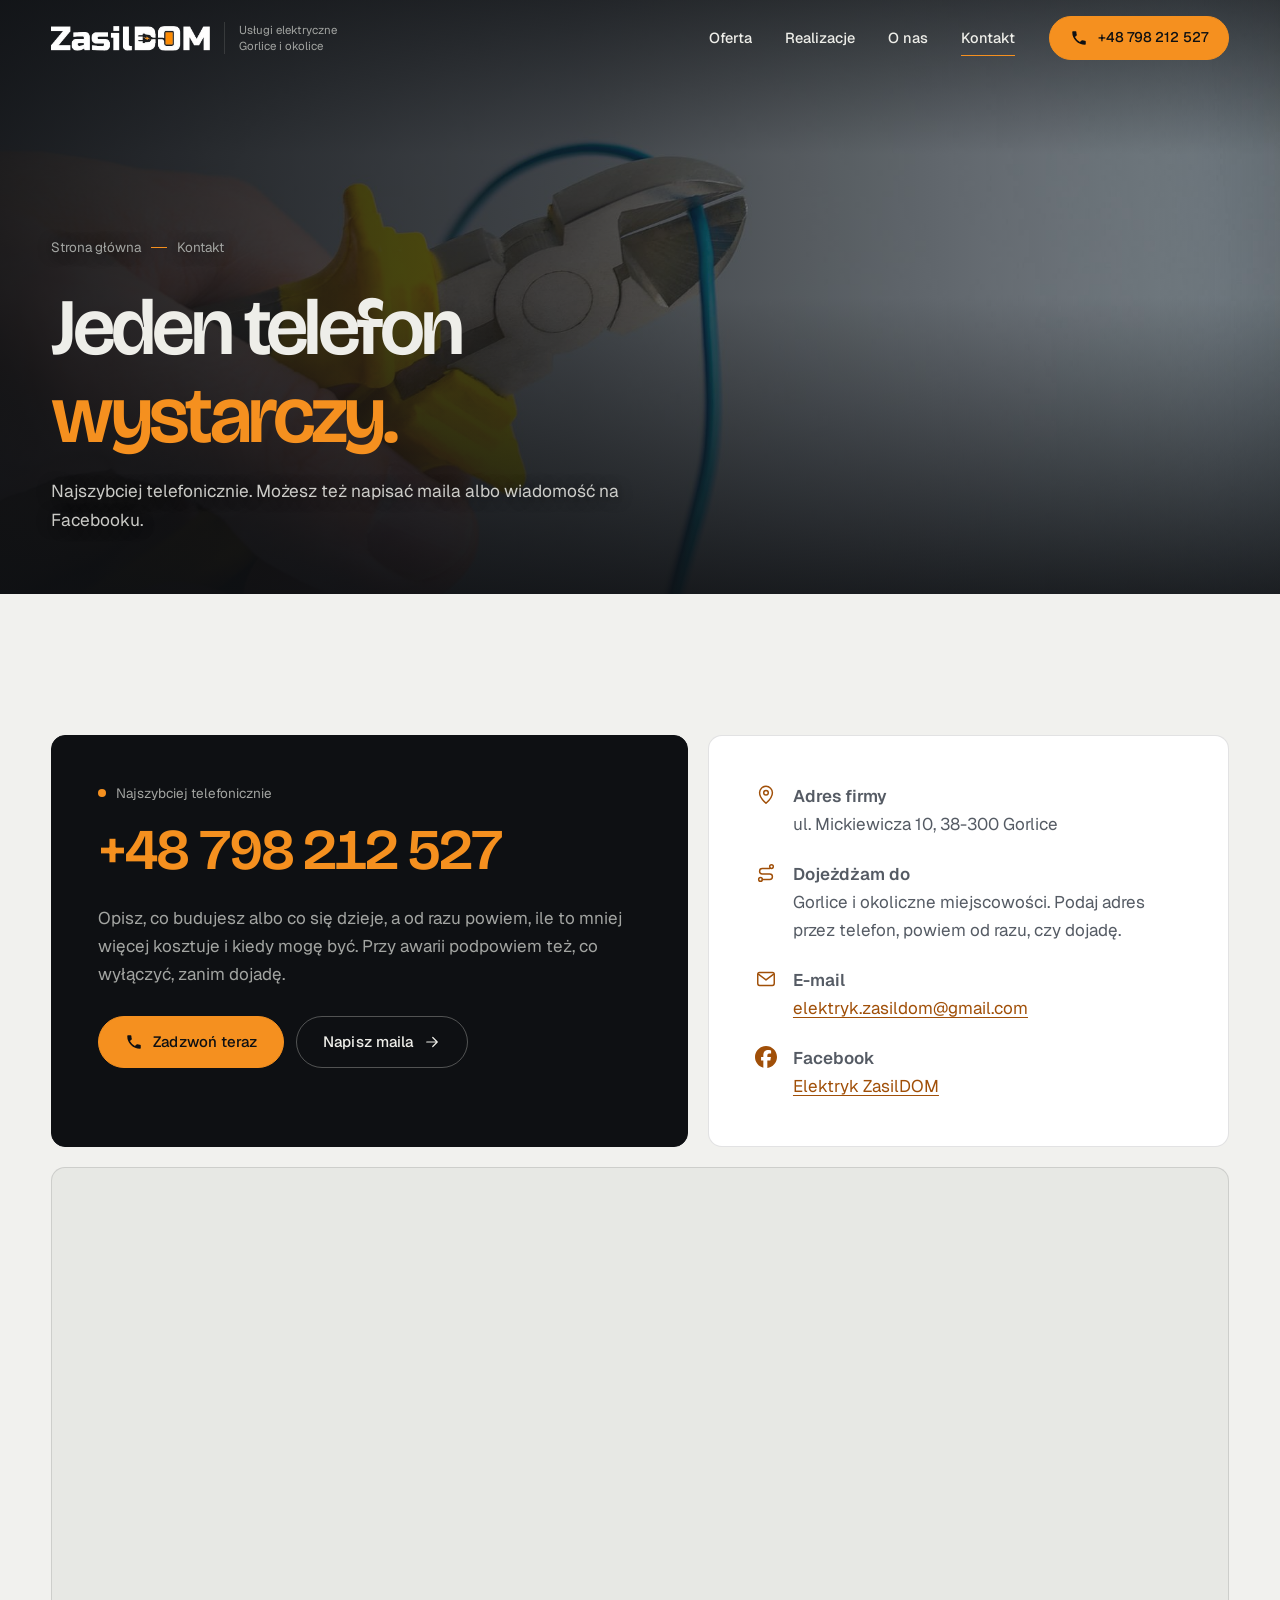
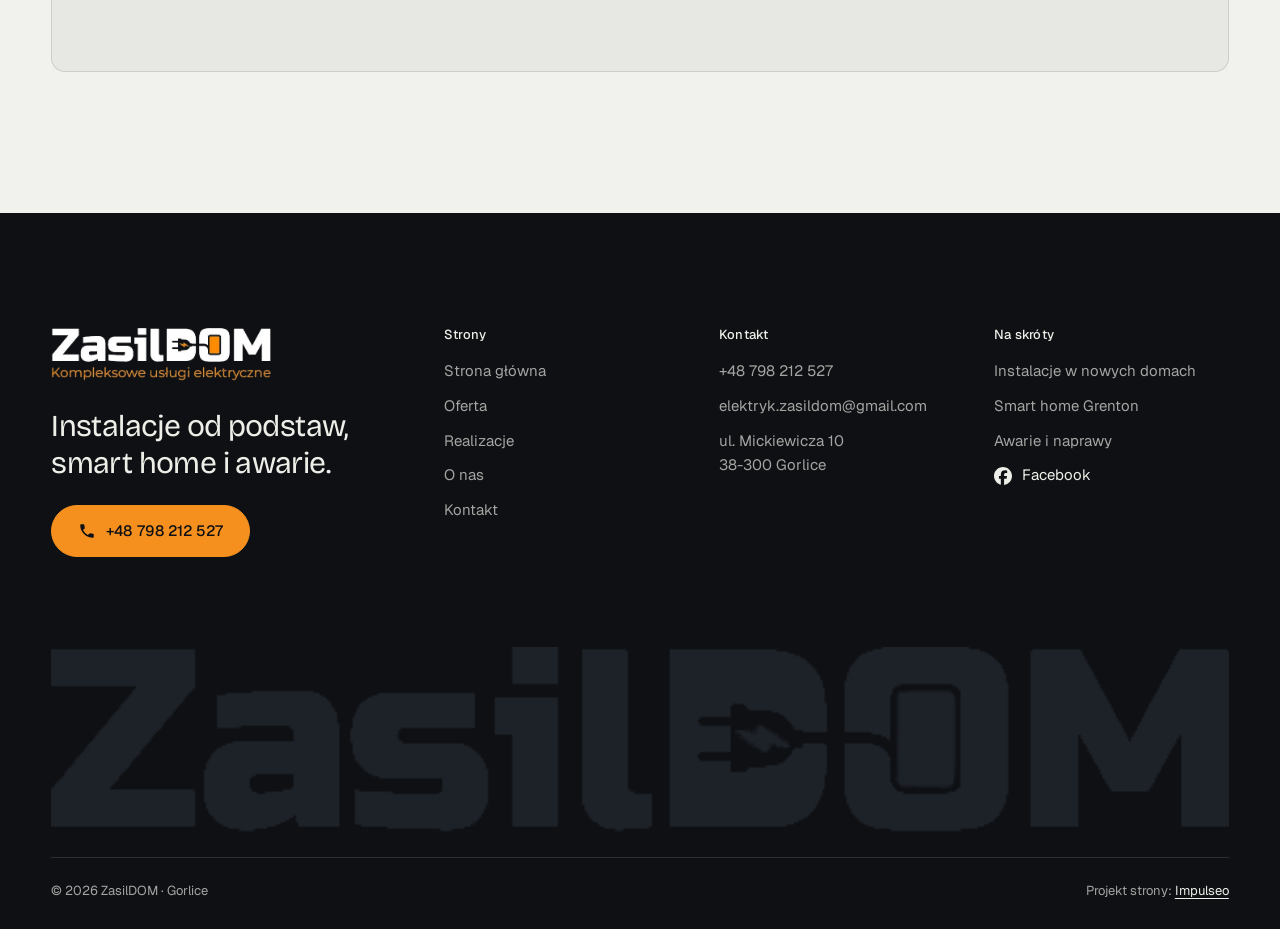
==== commit fc0d5f29: "[claude-edit][cmt:0d244b38-ec4b-436c-8c28-1afba915b378] nowy projekt jak ElMac (grafit + pomarańcz z" ====
--- a/kontakt.html
+++ b/kontakt.html
@@ -3,116 +3,134 @@
 <head>
 <meta charset="UTF-8">
 <meta name="viewport" content="width=device-width, initial-scale=1.0">
-<title>Kontakt - ZasilDOM</title>
-<meta name="description" content="Kontakt ZasilDOM - ul. Mickiewicza 10, 38-300 Gorlice">
-<link rel="canonical" href="https://kris20032.github.io/zasildom/kontakt.html">
+<title>Kontakt - ZasilDOM | elektryk Gorlice, +48 798 212 527</title>
+<meta name="description" content="Elektryk z Gorlic. Instalacje elektryczne od podstaw w nowych domach, smart home Grenton (certyfikowany instalator), awarie i naprawy, rozdzielnice, pomiary z protokołem. Zadzwoń: +48 798 212 527.">
+<link rel="canonical" href="https://impulseo-pl.github.io/zasildom/kontakt.html">
 <meta name="robots" content="noindex, nofollow">
+<meta name="theme-color" content="#0E1013">
 <meta property="og:type" content="website">
 <meta property="og:locale" content="pl_PL">
 <meta property="og:site_name" content="ZasilDOM">
-<meta property="og:title" content="Kontakt - ZasilDOM">
-<meta property="og:description" content="Kontakt ZasilDOM - ul. Mickiewicza 10, 38-300 Gorlice">
-<meta property="og:url" content="https://kris20032.github.io/zasildom/kontakt.html">
-<meta property="og:image" content="https://kris20032.github.io/zasildom/img/og.jpg">
+<meta property="og:title" content="Kontakt - ZasilDOM | elektryk Gorlice, +48 798 212 527">
+<meta property="og:description" content="Elektryk z Gorlic. Instalacje elektryczne od podstaw w nowych domach, smart home Grenton (certyfikowany instalator), awarie i naprawy, rozdzielnice, pomiary z protokołem. Zadzwoń: +48 798 212 527.">
+<meta property="og:url" content="https://impulseo-pl.github.io/zasildom/kontakt.html">
+<meta property="og:image" content="https://impulseo-pl.github.io/zasildom/img/og.jpg">
 <meta property="og:image:width" content="1200">
 <meta property="og:image:height" content="630">
 <meta name="twitter:card" content="summary_large_image">
+<script type="application/ld+json">{"@context": "https://schema.org", "@type": "Electrician", "name": "ZasilDOM", "url": "https://impulseo-pl.github.io/zasildom/", "telephone": "+48798212527", "email": "elektryk.zasildom@gmail.com", "image": "https://impulseo-pl.github.io/zasildom/img/og.jpg", "address": {"@type": "PostalAddress", "streetAddress": "ul. Mickiewicza 10", "postalCode": "38-300", "addressLocality": "Gorlice", "addressCountry": "PL"}, "areaServed": "Gorlice", "sameAs": ["https://www.facebook.com/p/Elektryk-Zasildom-61582759336382/"]}</script>
+<script>(function(){var d=document.documentElement;d.classList.add('js');try{if(!window.matchMedia('(prefers-reduced-motion: reduce)').matches)d.classList.add('anim');}catch(e){}setTimeout(function(){if(!d.classList.contains('anim-ok'))d.classList.remove('anim');},3500);})();</script>
+<link rel="preload" as="image" href="img/g5.jpg" fetchpriority="high">
 <link rel="preconnect" href="https://fonts.googleapis.com">
 <link rel="preconnect" href="https://fonts.gstatic.com" crossorigin>
-<link href="https://fonts.googleapis.com/css2?family=Sora:wght@600;700;800&family=Manrope:wght@400;500;600&display=swap" rel="stylesheet">
-<link rel="stylesheet" href="assets/styles.css?v=376cbfce">
+<link href="https://fonts.googleapis.com/css2?family=Bricolage+Grotesque:opsz,wght@12..96,400..700&family=Geist:wght@400..600&display=swap" rel="stylesheet">
+<link rel="stylesheet" href="assets/styles.css?v=20261022a">
+<script src="assets/lenis.min.js?v=1.1.20" defer></script>
+<script src="assets/main.js?v=20261022a" defer></script>
 </head>
 <body>
+<a class="skip" href="#tresc">Przejdź do treści</a>
+<header class="site-head">
+<div class="head-in">
+  <a class="brand" href="index.html" aria-label="ZasilDOM - strona główna">
+    <span class="znak nav-logo"><img class="wm" src="img/logo-znak.png" alt="ZasilDOM" width="539" height="85" decoding="async"><img class="wm-c" src="img/logo-znak-ciemne.png" alt="" aria-hidden="true" width="539" height="85" decoding="async"></span>
+    <span class="brand-sub">Usługi elektryczne<br>Gorlice i okolice</span>
+  </a>
+  <nav class="nav-links" aria-label="Menu główne">
+    <a class="nl" href="oferta.html">Oferta</a><a class="nl" href="realizacje.html">Realizacje</a><a class="nl" href="o-nas.html">O&nbsp;nas</a><a class="nl" href="kontakt.html" aria-current="page">Kontakt</a>
+    <a class="btn btn-copper nav-cta" href="tel:+48798212527"><svg class="ico" width="16" height="16" viewBox="0 0 24 24" fill="none" aria-hidden="true"><path d="M6.6 10.8a15.5 15.5 0 0 0 6.6 6.6l2.2-2.2a1 1 0 0 1 1-.24 11.4 11.4 0 0 0 3.6.58 1 1 0 0 1 1 1V20a1 1 0 0 1-1 1A17 17 0 0 1 3 4a1 1 0 0 1 1-1h3.5a1 1 0 0 1 1 1c0 1.25.2 2.46.58 3.6a1 1 0 0 1-.25 1l-2.23 2.2Z" fill="currentColor"/></svg>+48 798 212 527</a>
+  </nav>
+  <button class="burger" type="button" aria-label="Otwórz menu" aria-expanded="false" aria-controls="mnav"><span></span><span></span></button>
+</div>
+</header>
+<div class="mnav" id="mnav">
+  <div class="mnav-in">
+    <a class="ml" href="index.html">Strona główna</a><a class="ml" href="oferta.html">Oferta</a><a class="ml" href="realizacje.html">Realizacje</a><a class="ml" href="o-nas.html">O&nbsp;nas</a><a class="ml" href="kontakt.html" aria-current="page">Kontakt</a>
+    <div class="mnav-foot">
+      <span>Instalacje, smart home i&nbsp;awarie. Gorlice i&nbsp;okolice.</span>
+      <a class="btn btn-copper" href="tel:+48798212527"><svg class="ico" width="16" height="16" viewBox="0 0 24 24" fill="none" aria-hidden="true"><path d="M6.6 10.8a15.5 15.5 0 0 0 6.6 6.6l2.2-2.2a1 1 0 0 1 1-.24 11.4 11.4 0 0 0 3.6.58 1 1 0 0 1 1 1V20a1 1 0 0 1-1 1A17 17 0 0 1 3 4a1 1 0 0 1 1-1h3.5a1 1 0 0 1 1 1c0 1.25.2 2.46.58 3.6a1 1 0 0 1-.25 1l-2.23 2.2Z" fill="currentColor"/></svg>+48 798 212 527</a>
+    </div>
+  </div>
+</div>
+<main id="tresc">
 
-<header class="nav">
-  <div class="wrap nav-inner">
-    <a class="brand brand-has-logo" href="index.html"><img class="brand-logo" src="img/logo.png" alt="ZasilDOM" width="543" height="134" decoding="async"></a>
-    <nav class="nav-links">
-      <a href="oferta.html">Oferta</a>
-      <a href="realizacje.html">Realizacje</a>
-      <a href="o-nas.html">O nas</a>
-      <a href="kontakt.html" class="active" aria-current="page">Kontakt</a>
-      <a href="tel:+48798212527" class="btn btn-accent">Zadzwoń +48 798 212 527</a>
-    </nav>
-    <button class="nav-toggle" aria-label="Menu"><span></span><span></span><span></span></button>
-  </div>
-</header>
-
-<main>
 <section class="pagehead">
-  <img src="img/g6.jpg" alt="ZasilDOM - Zapytaj o wycenę" width="1731" height="1300" decoding="async">
-  <div class="wrap">
-    <span class="eyebrow">Kontakt</span>
-    <h1>Zapytaj o wycenę</h1>
-    <p>Odpowiemy na pytania i przygotujemy wycenę.</p>
+  <div class="pagehead-media"><img src="img/g5.jpg" alt="Szczypce do cięcia przewodu w dłoni elektryka" width="1880" height="1253" decoding="async" fetchpriority="high"></div>
+  <div class="ph-in">
+    <p class="crumb up" style="--d:0"><a href="index.html">Strona główna</a><span class="sl" aria-hidden="true"></span>Kontakt</p>
+    <h1><span class="ln"><span class="ln-i" style="--k:0">Jeden telefon</span></span><span class="ln"><span class="ln-i" style="--k:1"><em>wystarczy.</em></span></span></h1>
+    <p class="ph-lead up" style="--d:300">Najszybciej telefonicznie. Możesz też napisać maila albo wiadomość na Facebooku.</p>
   </div>
 </section>
-<section>
-  <div class="wrap contact-grid">
-    <div class="reveal">
-      <span class="eyebrow">Dane kontaktowe</span>
-      <h2 style="margin:var(--space-4) 0 var(--space-6)">ZasilDOM</h2>
-      <div class="info-list">
-        <div class="info-row"><div class="ic"><svg class="ico-tel" width="16" height="16" viewBox="0 0 24 24" fill="none" aria-hidden="true"><path d="M6.6 10.8a15.5 15.5 0 0 0 6.6 6.6l2.2-2.2a1 1 0 0 1 1-.24 11.4 11.4 0 0 0 3.6.58 1 1 0 0 1 1 1V20a1 1 0 0 1-1 1A17 17 0 0 1 3 4a1 1 0 0 1 1-1h3.5a1 1 0 0 1 1 1c0 1.25.2 2.46.58 3.6a1 1 0 0 1-.25 1l-2.23 2.2Z" fill="currentColor"/></svg></div><div><div class="lbl">Telefon</div><a class="val" href="tel:+48798212527">+48 798 212 527</a></div></div>
-        <div class="info-row"><div class="ic"><svg class="ico-mail" width="16" height="16" viewBox="0 0 24 24" fill="none" aria-hidden="true"><rect x="3.2" y="5.5" width="17.6" height="13" rx="1.6" stroke="currentColor" stroke-width="1.6"/><path d="M4 7l8 6 8-6" stroke="currentColor" stroke-width="1.6" stroke-linecap="round" stroke-linejoin="round"/></svg></div><div><div class="lbl">E-mail</div><a class="val" href="mailto:elektryk.zasildom@gmail.com">elektryk.zasildom@gmail.com</a></div></div>
-        <div class="info-row"><div class="ic"><svg class="ico-pin" width="16" height="16" viewBox="0 0 24 24" fill="none" aria-hidden="true"><path d="M12 21s7-6.1 7-11.5A7 7 0 0 0 5 9.5C5 14.9 12 21 12 21Z" stroke="currentColor" stroke-width="1.6" fill="none"/><circle cx="12" cy="9.5" r="2.4" fill="currentColor"/></svg></div><div><div class="lbl">Adres</div><div class="val">ul. Mickiewicza 10, 38-300 Gorlice</div></div></div>
+
+<section class="sec">
+  <div class="wrap">
+    <div class="k-grid">
+      <div class="k-card dark rv">
+        <span class="lbl"><span class="live" aria-hidden="true"></span>Najszybciej telefonicznie</span>
+        <a class="k-phone" href="tel:+48798212527">+48 798 212 527</a>
+        <p>Opisz, co budujesz albo co się dzieje, a&nbsp;od razu powiem, ile to mniej więcej kosztuje i&nbsp;kiedy mogę być. Przy awarii podpowiem też, co wyłączyć, zanim dojadę.</p>
+        <div class="cta-row" style="margin-top:28px">
+          <a class="btn btn-copper" href="tel:+48798212527"><svg class="ico" width="16" height="16" viewBox="0 0 24 24" fill="none" aria-hidden="true"><path d="M6.6 10.8a15.5 15.5 0 0 0 6.6 6.6l2.2-2.2a1 1 0 0 1 1-.24 11.4 11.4 0 0 0 3.6.58 1 1 0 0 1 1 1V20a1 1 0 0 1-1 1A17 17 0 0 1 3 4a1 1 0 0 1 1-1h3.5a1 1 0 0 1 1 1c0 1.25.2 2.46.58 3.6a1 1 0 0 1-.25 1l-2.23 2.2Z" fill="currentColor"/></svg>Zadzwoń teraz</a>
+          <a class="btn btn-ghost" href="mailto:elektryk.zasildom@gmail.com">Napisz maila<svg class="ico arr" width="18" height="18" viewBox="0 0 24 24" fill="none" stroke="currentColor" stroke-width="1.6" stroke-linecap="round" stroke-linejoin="round" aria-hidden="true"><path d="M5 12h14M13 6l6 6-6 6"/></svg></a>
+        </div>
+      </div>
+      <div class="k-card rv" style="--d:120">
+        <ul class="k-list">
+          <li><svg class="ico" width="24" height="24" viewBox="0 0 24 24" fill="none" stroke="currentColor" stroke-width="1.6" stroke-linecap="round" stroke-linejoin="round" aria-hidden="true"><path d="M12 21s-7-6.2-7-11.5A7 7 0 0 1 19 9.5C19 14.8 12 21 12 21z"/><circle cx="12" cy="9.5" r="2.5"/></svg><span><b>Adres firmy</b>ul. Mickiewicza 10, 38-300 Gorlice</span></li>
+          <li><svg class="ico" width="24" height="24" viewBox="0 0 24 24" fill="none" stroke="currentColor" stroke-width="1.6" stroke-linecap="round" stroke-linejoin="round" aria-hidden="true"><circle cx="6" cy="19" r="2"/><circle cx="18" cy="5" r="2"/><path d="M8 19h8a3 3 0 0 0 0-6H8a3 3 0 0 1 0-6h8"/></svg><span><b>Dojeżdżam do</b>Gorlice i&nbsp;okoliczne miejscowości. Podaj adres przez telefon, powiem od razu, czy dojadę.</span></li>
+          <li><svg class="ico" width="24" height="24" viewBox="0 0 24 24" fill="none" stroke="currentColor" stroke-width="1.6" stroke-linecap="round" stroke-linejoin="round" aria-hidden="true"><rect x="3" y="5" width="18" height="14" rx="2"/><path d="m4 7 8 6 8-6"/></svg><span><b>E-mail</b><a class="u" href="mailto:elektryk.zasildom@gmail.com">elektryk.zasildom@gmail.com</a></span></li>
+          <li><svg viewBox="0 0 24 24" aria-hidden="true" focusable="false"><path d="M9.101 23.691v-7.98H6.627v-3.667h2.474v-1.58c0-4.085 1.848-5.978 5.858-5.978.401 0 .955.042 1.468.103a8.68 8.68 0 0 1 1.141.195v3.325a8.623 8.623 0 0 0-.653-.036 26.805 26.805 0 0 0-.733-.009c-.707 0-1.259.096-1.675.309a1.686 1.686 0 0 0-.679.622c-.258.42-.374.995-.374 1.752v1.297h3.919l-.386 2.103-.287 1.564h-3.246v8.245C19.396 23.238 24 18.179 24 12.044c0-6.627-5.373-12-12-12s-12 5.373-12 12c0 5.628 3.874 10.35 9.101 11.647Z" fill="currentColor"/></svg><span><b>Facebook</b><a class="u" href="https://www.facebook.com/p/Elektryk-Zasildom-61582759336382/" target="_blank" rel="noopener">Elektryk ZasilDOM</a></span></li>
+        </ul>
       </div>
     </div>
-    <div class="reveal">
-      <form class="form" action="https://formsubmit.co/elektryk.zasildom@gmail.com" method="POST">
-        <input type="hidden" name="_subject" value="Zapytanie ze strony ZasilDOM">
-        <input type="hidden" name="_captcha" value="false">
-        <input type="hidden" name="_template" value="table">
-        <div class="fld"><label for="name">Imię / firma</label><input id="name" name="name" type="text" placeholder="np. Jan Kowalski" required></div>
-        <div class="fld"><label for="email">E-mail</label><input id="email" name="email" type="email" placeholder="adres@email.pl" required></div>
-        <div class="fld"><label for="phone">Telefon</label><input id="phone" name="phone" type="tel" placeholder="+48 ..."></div>
-        <div class="fld"><label for="msg">Czego dotyczy zapytanie?</label><textarea id="msg" name="message" placeholder="Napisz krótko, w czym możemy pomóc" required></textarea></div>
-        <button type="submit" class="btn btn-accent" style="width:100%;justify-content:center">Wyślij zapytanie <span class="arr">→</span></button>
-        <p class="note">Wiadomość trafi bezpośrednio do nas. Można też zadzwonić: +48 798 212 527.</p>
-      </form>
+    <div class="map map-lg rv">
+      <iframe title="Mapa dojazdu - ZasilDOM, Gorlice" src="https://maps.google.com/maps?q=ul.%20Mickiewicza%2010%2C%2038-300%20Gorlice&z=11&output=embed" loading="lazy" referrerpolicy="no-referrer-when-downgrade"></iframe>
     </div>
   </div>
 </section>
-<section style="padding-top:0">
-  <div class="wrap reveal">
-    <iframe class="map" title="ZasilDOM - Gorlice" src="https://maps.google.com/maps?q=ZasilDOM%20Gorlice&z=15&output=embed" loading="lazy" referrerpolicy="no-referrer-when-downgrade"></iframe>
-  </div>
-</section>
 </main>
-
-<footer>
+<footer class="site-foot">
   <div class="wrap">
-    <div class="foot-grid">
-      <div class="foot-brand">
-        <div class="name">ZasilDOM</div>
-        <p>Od wymiany gniazdka po instalację całego domu. Ty mówisz, co się dzieje - ja mówię, ile i kiedy.</p>
+    <div class="foot-top">
+      <div>
+        <img class="foot-logo" src="img/logo.png" alt="ZasilDOM - usługi elektryczne" width="543" height="134" loading="lazy" decoding="async">
+        <p class="foot-claim">Instalacje od podstaw, smart home i&nbsp;awarie.</p>
+        <a class="btn btn-copper" href="tel:+48798212527"><svg class="ico" width="16" height="16" viewBox="0 0 24 24" fill="none" aria-hidden="true"><path d="M6.6 10.8a15.5 15.5 0 0 0 6.6 6.6l2.2-2.2a1 1 0 0 1 1-.24 11.4 11.4 0 0 0 3.6.58 1 1 0 0 1 1 1V20a1 1 0 0 1-1 1A17 17 0 0 1 3 4a1 1 0 0 1 1-1h3.5a1 1 0 0 1 1 1c0 1.25.2 2.46.58 3.6a1 1 0 0 1-.25 1l-2.23 2.2Z" fill="currentColor"/></svg>+48 798 212 527</a>
       </div>
-      <div class="foot-col">
-        <h4>Nawigacja</h4>
-        <a href="oferta.html">Oferta</a>
-        <a href="realizacje.html">Realizacje</a>
-        <a href="o-nas.html">O nas</a>
-        <a href="kontakt.html">Kontakt</a>
+      <div>
+        <h4>Strony</h4>
+        <ul><li><a href="index.html">Strona główna</a></li><li><a href="oferta.html">Oferta</a></li><li><a href="realizacje.html">Realizacje</a></li><li><a href="o-nas.html">O&nbsp;nas</a></li><li><a href="kontakt.html">Kontakt</a></li></ul>
       </div>
-      <div class="foot-col">
+      <div>
         <h4>Kontakt</h4>
-        <a href="tel:+48798212527">+48 798 212 527</a>
-        <a href="mailto:elektryk.zasildom@gmail.com">elektryk.zasildom@gmail.com</a>
-        <p>ul. Mickiewicza 10, 38-300 Gorlice</p>
-      <div class="foot-soc">
-        <a class="soc" href="https://www.facebook.com/p/Elektryk-Zasildom-61582759336382/" target="_blank" rel="noopener" aria-label="Facebook - ZasilDOM"><svg viewBox="0 0 24 24" aria-hidden="true" focusable="false"><path d="M9.101 23.691v-7.98H6.627v-3.667h2.474v-1.58c0-4.085 1.848-5.978 5.858-5.978.401 0 .955.042 1.468.103a8.68 8.68 0 0 1 1.141.195v3.325a8.623 8.623 0 0 0-.653-.036 26.805 26.805 0 0 0-.733-.009c-.707 0-1.259.096-1.675.309a1.686 1.686 0 0 0-.679.622c-.258.42-.374.995-.374 1.752v1.297h3.919l-.386 2.103-.287 1.564h-3.246v8.245C19.396 23.238 24 18.179 24 12.044c0-6.627-5.373-12-12-12s-12 5.373-12 12c0 5.628 3.874 10.35 9.101 11.647Z" fill="currentColor"/></svg></a>
+        <ul>
+          <li><a href="tel:+48798212527">+48 798 212 527</a></li>
+          <li><a href="mailto:elektryk.zasildom@gmail.com">elektryk.zasildom@gmail.com</a></li>
+          <li>ul. Mickiewicza 10<br>38-300 Gorlice</li>
+        </ul>
       </div>
+      <div>
+        <h4>Na skróty</h4>
+        <ul>
+          <li><a href="oferta.html#instalacje">Instalacje w&nbsp;nowych domach</a></li>
+          <li><a href="oferta.html#smart-home">Smart home Grenton</a></li>
+          <li><a href="oferta.html#awarie">Awarie i&nbsp;naprawy</a></li>
+          <li><a class="soc" href="https://www.facebook.com/p/Elektryk-Zasildom-61582759336382/" target="_blank" rel="noopener" aria-label="Facebook - ZasilDOM"><svg viewBox="0 0 24 24" aria-hidden="true" focusable="false"><path d="M9.101 23.691v-7.98H6.627v-3.667h2.474v-1.58c0-4.085 1.848-5.978 5.858-5.978.401 0 .955.042 1.468.103a8.68 8.68 0 0 1 1.141.195v3.325a8.623 8.623 0 0 0-.653-.036 26.805 26.805 0 0 0-.733-.009c-.707 0-1.259.096-1.675.309a1.686 1.686 0 0 0-.679.622c-.258.42-.374.995-.374 1.752v1.297h3.919l-.386 2.103-.287 1.564h-3.246v8.245C19.396 23.238 24 18.179 24 12.044c0-6.627-5.373-12-12-12s-12 5.373-12 12c0 5.628 3.874 10.35 9.101 11.647Z" fill="currentColor"/></svg>Facebook</a></li>
+        </ul>
       </div>
     </div>
-    <div class="foot-bot">
-      <span>© 2026 ZasilDOM</span>
+    <div class="foot-mark" aria-hidden="true"></div>
+    <div class="foot-bottom">
+      <span>© 2026 ZasilDOM · Gorlice</span>
       <span>Projekt strony: <a class="foot-credit" href="https://impulseo.pl" target="_blank" rel="noopener">Impulseo</a></span>
     </div>
   </div>
 </footer>
-<div class="sticky-call"><a class="sc-call" href="tel:+48798212527"><svg class="ico-tel" width="16" height="16" viewBox="0 0 24 24" fill="none" aria-hidden="true"><path d="M6.6 10.8a15.5 15.5 0 0 0 6.6 6.6l2.2-2.2a1 1 0 0 1 1-.24 11.4 11.4 0 0 0 3.6.58 1 1 0 0 1 1 1V20a1 1 0 0 1-1 1A17 17 0 0 1 3 4a1 1 0 0 1 1-1h3.5a1 1 0 0 1 1 1c0 1.25.2 2.46.58 3.6a1 1 0 0 1-.25 1l-2.23 2.2Z" fill="currentColor"/></svg> Zadzwoń</a><a class="sc-quote" href="kontakt.html">Zadzwoń: 798 212 527</a></div>
+<div class="sticky-call">
+  <a class="btn btn-copper" href="tel:+48798212527"><svg class="ico" width="16" height="16" viewBox="0 0 24 24" fill="none" aria-hidden="true"><path d="M6.6 10.8a15.5 15.5 0 0 0 6.6 6.6l2.2-2.2a1 1 0 0 1 1-.24 11.4 11.4 0 0 0 3.6.58 1 1 0 0 1 1 1V20a1 1 0 0 1-1 1A17 17 0 0 1 3 4a1 1 0 0 1 1-1h3.5a1 1 0 0 1 1 1c0 1.25.2 2.46.58 3.6a1 1 0 0 1-.25 1l-2.23 2.2Z" fill="currentColor"/></svg>Zadzwoń</a>
+  <a class="btn btn-ghost" href="kontakt.html">Kontakt i&nbsp;dojazd</a>
+</div>
 <div class="demo-wazne" data-do="2026-10-28" data-cykl="3" hidden><svg class="dw-ico" width="13" height="13" viewBox="0 0 24 24" fill="none" aria-hidden="true"><circle cx="12" cy="12" r="8.6" stroke="currentColor" stroke-width="1.8"/><path d="M12 7.2V12l3.3 2" stroke="currentColor" stroke-width="1.8" stroke-linecap="round"/></svg><span class="dw-txt"></span></div>
-
-<script src="assets/main.js"></script>
 </body>
 </html>
--- a/assets/styles.css
+++ b/assets/styles.css
@@ -1,1849 +1,516 @@
-/* ============================================================
-   STOLBASZ — premium, architektoniczny B2B fit-out
-   Jasna paleta, zero brązu. System wg premium-web-craft.
-   Projekt strony: Impulseo (impulseo.pl)
-   ============================================================ */
-
+/* ZasilDOM - kompleksowe usługi elektryczne. Projekt strony: Impulseo, 10.2026.
+   Paleta: grafit + pomarańcz z logo (wtyczka w literze D). Krój: Bricolage Grotesque + Geist. */
 :root{
-  /* PALETA — jasna, architektoniczna, chłodna */
-  --paper:#f5f7fa;          /* główne tło */
-  --paper-2:#e7edf3;        /* sekcje alternatywne (chłodny jasny szary) */
-  --paper-3:#e7edf3;        /* delikatne wypełnienia */
-  --ink:#142231;            /* tekst główny — chłodny grafit */
-  --ink-soft:#2c3e52;       /* nagłówki drugorzędne */
-  --muted:#697785;          /* tekst poboczny */
-  --line:rgba(20,34,49,.12);/* hairline */
-  --accent:#e8a00c;         /* stonowany petrol-slate — jedyny akcent */
-  --accent-d:#c47f06;
-  --accent-soft:rgba(232,160,12,.10);
-  --dark:#142231;           /* sekcje ciemne (stopka/CTA) */
-
-  /* HOVER ZDJĘĆ — JEDEN standard dla całego silnika (decyzja K. 04.08.2026, artefakt z wariantami).
-     AKTUALNE (K.+Szymon 09.08.2026, wybór z artefaktu 6 wariantów): zoom 1.05 przy 1.4s -
-     przy tak długim czasie mocniejszy kadr NIE skacze, tylko „oddycha". Poprzedni standard
-     (1.02 / .55s z 04.08) odbierany jako dynamiczny i szybki.
-     Spoczynek lekko przygaszony, ale TYLKO tam, gdzie jest mysz (@media hover:hover) —
-     na telefonie zdjęcia zostają w pełnej jasności. */
-  --img-zoom:1.05;                   /* K.+Szymon 09.08: wariant F z artefaktu porównawczego */
-  --img-rest:brightness(.95) saturate(.99);
-  --img-hot:brightness(1.06) saturate(1.05);
-  --img-dur:1.4s;                    /* K.+Szymon 09.08 (wariant F): powoli = elegancko */
-  --img-ease:cubic-bezier(.16,.84,.44,1);  /* miękki ogon, efekt „oddychania" */
-
-  /* ODSTĘPY — skala 4/8 */
-  --space-1:4px; --space-2:8px; --space-3:12px; --space-4:16px; --space-5:24px;
-  --space-6:32px; --space-7:48px; --space-8:64px; --space-9:96px; --space-10:128px;
-
-  /* TYPOGRAFIA — fluid clamp() (skala podbita 16.07.2026: większe, czytelniejsze litery — uwaga Adama) */
-  --text-sm:clamp(.9rem,.87rem + .12vw,1rem);
-  --text-base:clamp(1.08rem,1.04rem + .18vw,1.2rem);
-  --text-lg:clamp(1.24rem,1.15rem + .34vw,1.44rem);
-  --text-h3:clamp(1.34rem,1.22rem + .55vw,1.66rem);
-  --text-h2:clamp(2.1rem,1.66rem + 2.1vw,3.1rem);
-  --text-h1:clamp(2.9rem,2.1rem + 4vw,5.1rem);
-
-  /* PROMIENIE — architektoniczne, raczej ostre */
-  --r-sm:3px; --r-md:6px; --r-lg:10px;
-
-  /* RUCH */
-  --ease:cubic-bezier(.25,.46,.45,.94); --dur:.24s;
-
-  /* CIENIE — miękkie, warstwowe */
-  --sh-sm:0 1px 2px rgba(16,24,32,.04), 0 2px 8px rgba(16,24,32,.05);
-  --sh-md:0 2px 6px rgba(16,24,32,.05), 0 12px 28px -8px rgba(16,24,32,.12);
-  --sh-lg:0 6px 14px rgba(16,24,32,.07), 0 26px 56px -18px rgba(16,24,32,.22);
-
-  --hairline:1px solid var(--line);
-
-  --font-display:'Sora','Manrope',sans-serif;
-  --font-body:'Manrope',sans-serif;
-}
-
-*{box-sizing:border-box;margin:0;padding:0}
-html{scroll-behavior:smooth}
-body{
-  font-family:var(--font-body);
-  font-size:var(--text-base);
-  line-height:1.65;
-  color:var(--ink);
-  background:var(--paper);
-  -webkit-font-smoothing:antialiased;
-  text-rendering:optimizeLegibility;
-}
-img{max-width:100%;height:auto;display:block}  /* height:auto = width/height z atrybutów trzyma proporcje (TOP#12) */
+  --ink:#0E1013;--ink-2:#15181D;--ink-3:#1D2128;--ink-line:rgba(238,238,233,.13);
+  --paper:#F1F1EE;--paper-2:#E7E8E4;--line:rgba(18,20,24,.12);
+  --text:#121418;--muted:#555B64;
+  --on-dark:#EEEEE9;--on-dark-2:#A3A5A2;
+  --accent:#F5901F;--accent-d:#A04F08;--accent-soft:rgba(245,144,31,.14);
+  --paper-3:#FFFFFF;
+  --f-display:"Bricolage Grotesque","Geist",system-ui,sans-serif;
+  --f-body:"Geist",system-ui,-apple-system,"Segoe UI",sans-serif;
+  --expo:cubic-bezier(.16,1,.3,1);--ease:cubic-bezier(.16,.84,.44,1);--in:cubic-bezier(.7,0,.84,0);
+  --wrap:min(1320px, 100% - clamp(40px, 8vw, 128px));
+  --nav-h:76px;
+  --img-zoom:1.05;--img-dur:1.4s;--img-rest:brightness(1);--img-hot:brightness(1.08);
+}
+*,*::before,*::after{box-sizing:border-box}
+html{-webkit-text-size-adjust:100%;background:var(--ink)}
+html.lenis,html.lenis body{height:auto}
+.lenis.lenis-smooth [data-lenis-prevent]{overscroll-behavior:contain}
+.lenis.lenis-stopped{overflow:clip}
+.lenis.lenis-smooth iframe{pointer-events:none}
+body{margin:0;font-family:var(--f-body);font-size:17px;line-height:1.65;color:var(--text);background:var(--paper);-webkit-font-smoothing:antialiased;-moz-osx-font-smoothing:grayscale;overflow-x:clip}
+img{display:block;max-width:100%;height:auto}
 a{color:inherit;text-decoration:none}
-
-.wrap{width:min(92%,1180px);margin-inline:auto}
-section{padding-block:clamp(52px,6.5vw,96px)}
-
-h1,h2,h3{font-family:var(--font-display);font-weight:700;line-height:1.08;letter-spacing:-.02em;color:var(--ink)}
-h1{font-size:var(--text-h1);letter-spacing:-.035em}
-h2{font-size:var(--text-h2);letter-spacing:-.025em}
-h3{font-size:var(--text-h3)}
-/* MIARA — długość wiersza. WCAG 2.2 SC 1.4.8: max 80 znaków; Butterick: 45–90.
-   68ch daje realnie 72–78 znaków polskiego tekstu, czyli z zapasem pod granicą.
-   Wcześniej limit miał TYLKO <p> — <li>, <blockquote> i <dd> nie miały żadnego,
-   i to jedyny powód, dla którego 23 bloki na dwóch oddanych stronach jadą po
-   83–106 znaków w wierszu (pomiar 07.08.2026, bramka `miara`).
-   ⚠️ Listy i definicje ograniczamy TYLKO bez klasy: `ul`/`ol` z klasą to u nas
-   układ (siatki kafli, menu), a nie tekst ciągły — tam miarę wyznacza układ. */
-/* 60ch, nie 68ch (K. 10.08): po zmianie fontów na węższe kroje (DM Sans i spółka)
-   w 68ch mieściło się ~90 znaków - bramka pikselowa słusznie zgłaszała przekroczenie
-   granicy 80. Pomiar na żywej przeglądarce: 60ch = 90 znaków, 53ch = ~78 znaków, czyli normę WCAG 1.4.8. */
-:root{ --miara:53ch }
-p{max-width:min(100%,var(--miara))}
-blockquote,
-ul:not([class])>li, ol:not([class])>li,
-dl:not([class])>dd{max-width:min(100%,var(--miara))}
-
-/* ⚠️ Świadomie BEZ wyjątku `.tile p,.card p,.svc p{max-width:none}`, choć nasuwa się sam:
-   te akapity BYŁY już ograniczone (stare `p{max-width:65ch}`), więc „wyjątek" nie odblokowałby
-   niczego nowego — tylko ROZLUŹNIŁ stan sprzed zmiany na wszystkich demach naraz.
-   `figcaption` żadna z reguł wyżej nie dotyczy, więc też nie potrzebuje zwolnienia. */
-
-/* ŁAMANIE. `balance` wyrównuje długości wierszy w nagłówku, `pretty` pilnuje ostatniego
-   wiersza akapitu, żeby nie został w nim jeden wyraz. Obsługiwane od Chrome 117 /
-   Safari 17.5; starsze przeglądarki po prostu ignorują tę własność.
-   `text-wrap:pretty` nie występowało dotąd ANI RAZ w silniku ani w repo klientów. */
-h1,h2,h3,.lead,.lede{text-wrap:balance}
-p,li,blockquote,dd{text-wrap:pretty}
-
-.eyebrow{
-  font-family:var(--font-body);
-  font-size:var(--text-sm);
-  font-weight:600;
-  letter-spacing:.18em;
-  text-transform:uppercase;
-  color:var(--accent);
-  display:inline-flex;align-items:center;gap:var(--space-3);
-}
-/* flex:none + margin-top = kreska trzyma się PIERWSZEJ linii. Wcześniej align-items:center
-   centrowało ją względem całego bloku i przy zawinięciu (długi kicker typu
-   „…WNĘTRZ · LESZNO · OD 2019") druga linia lądowała z brzydkim wcięciem. */
-.eyebrow{align-items:flex-start}
-.eyebrow>*,.eyebrow{text-wrap:balance}   /* dlugi kicker lamal sie na sierote typu samo „2019" w drugiej linii */
-.eyebrow::before{content:"";width:28px;height:1px;background:var(--accent);display:inline-block;flex:none;margin-top:.62em}
-
-.muted{color:var(--muted)}
-.lead{font-size:var(--text-lg);line-height:1.55;color:var(--ink-soft);max-width:50ch}
-
-/* ---------- BUTTONS ---------- */
-.btn{
-  display:inline-flex;align-items:center;gap:var(--space-2);
-  font-weight:600;font-size:var(--text-sm);letter-spacing:.02em;
-  padding:var(--space-4) var(--space-6);
-  border-radius:var(--r-sm);
-  transition:transform var(--dur) var(--ease),box-shadow var(--dur) var(--ease),background var(--dur) var(--ease);
-  cursor:pointer;border:1px solid transparent;
-}
-.btn-accent{background:var(--accent);color:#fff;box-shadow:var(--sh-sm)}
-.btn-accent:hover{background:var(--accent-d);transform:translateY(-2px);box-shadow:var(--sh-md)}
-.btn-accent:active{transform:translateY(0);box-shadow:var(--sh-sm)}
-.btn-ghost{background:transparent;color:var(--ink);border-color:var(--line)}
-.btn-ghost:hover{border-color:var(--accent);color:var(--accent);transform:translateY(-2px)}
-.btn-light{background:#fff;color:var(--ink);box-shadow:var(--sh-sm)}
-.btn-light:hover{transform:translateY(-2px);box-shadow:var(--sh-md)}
-.btn .arr{transition:transform var(--dur) var(--ease)}
-.btn:hover .arr{transform:translateX(4px)}
-
-/* ---------- NAV ---------- */
-.nav{
-  position:sticky;top:0;z-index:50;
-  background:color-mix(in srgb,var(--paper) 88%,transparent);
-  backdrop-filter:saturate(140%) blur(10px);
-  border-bottom:var(--hairline);
-}
-.nav-inner{display:flex;align-items:center;justify-content:space-between;gap:var(--space-5);height:72px}
-/* ANTY-NACHODZENIE (K. 05.08.2026): długa nazwa firmy + przycisk z pełnym numerem nie mieściły się w pasku
-   i flex ściskał linki PONIŻEJ ich treści - "Kontakt" wchodził na ramkę "Zadzwoń +48 ...". Teraz ustępuje
-   nazwa marki (skrót wielokropkiem), a menu i przycisk nigdy się nie kurczą ani nie zachodzą na siebie. */
-.brand{display:flex;flex-direction:column;line-height:1;min-width:0;flex:0 1 auto}
-.brand .name{font-family:var(--font-display);font-weight:800;font-size:1.35rem;letter-spacing:.04em;white-space:nowrap;overflow:hidden;text-overflow:ellipsis}
-.brand .sub{font-size:.62rem;letter-spacing:.34em;text-transform:uppercase;color:var(--muted);margin-top:5px;white-space:nowrap;overflow:hidden;text-overflow:ellipsis}
-.nav-links{display:flex;align-items:center;gap:var(--space-6);flex:0 0 auto}
-.nav-links a{font-size:var(--text-sm);font-weight:500;color:var(--ink-soft);position:relative;padding-block:4px;white-space:nowrap;transition:color var(--dur) var(--ease)}
-.nav-links a::after{content:"";position:absolute;left:0;bottom:0;width:0;height:1.5px;background:var(--accent);transition:width var(--dur) var(--ease)}
-.nav-links a:hover,.nav-links a.active{color:var(--ink)}
-.nav-links a:hover::after,.nav-links a.active::after{width:100%}
-.nav-links .btn{padding:var(--space-2) var(--space-5)}
-/* przyciski w nav: właściwy kolor (przebij .nav-links a) + bez podkreślenia */
-.nav-links a.btn-accent{color:#fff}
-.nav-links a.btn-ghost,.nav-links a.btn-light{color:var(--ink)}
-/* CTA w pasku: NIE podkreślenie spod linków menu, ale ten sam przelatujący błysk,
-   co na wszystkich innych przyciskach (zgłoszenie K. 13.08.2026 - „na hero jest efekt
-   światła przechodzącego przez przycisk, na navbarze go nie ma, a mają być identyczne").
-   Reguła `.nav-links a::after` jest silniejsza od `.btn::after`, więc trzeba jej
-   geometrię wyzerować i wpisać połysk z nazwy - samo `display:none` gasiło efekt. */
-.nav-links a.btn::after{
-  display:block;content:"";position:absolute;inset:0;z-index:-1;pointer-events:none;
-  width:auto;height:auto;border-radius:inherit;   /* kasuje geometrię podkreślenia (width:0;height:1.5px) */
-  background:linear-gradient(100deg,transparent 32%,rgba(255,255,255,.20) 50%,transparent 68%);
-  translate:-120% 0}
-@media (prefers-reduced-motion:no-preference){
-  .nav-links a.btn:hover::after{translate:120% 0;transition:translate .75s var(--mt-ease,cubic-bezier(.16,.84,.44,1))}
-}
-.nav-toggle{display:none;background:none;border:none;cursor:pointer;flex-direction:column;gap:5px;padding:8px}
-.nav-toggle span{width:24px;height:2px;background:var(--ink);transition:var(--dur)}
-/* Ciasny zakres MIĘDZY menu mobilnym a pełnym pulpitem: zbijamy odstępy i nazwę marki,
-   żeby wszystko zmieściło się naturalnie, zanim w ogóle dojdzie do skracania wielokropkiem. */
-@media(max-width:1280px) and (min-width:921px){
-  .nav-links{gap:var(--space-4)}
-  .nav-links .btn{padding:var(--space-2) var(--space-4)}
-  .brand .name{font-size:1.15rem}
-}
-
-/* ---------- HERO (split) ---------- */
-.hero{position:relative;overflow:hidden;border-bottom:var(--hairline)}
-.hero-grid{display:grid;grid-template-columns:1.05fr .95fr;gap:clamp(24px,4vw,60px);align-items:center;
-  padding-block:clamp(36px,4.5vw,64px)}
-.hero-copy .eyebrow{margin-bottom:var(--space-5)}
-.hero-copy h1{margin-bottom:var(--space-5)}
-.hero-copy .lead{margin-bottom:var(--space-7)}
-.hero-actions{display:flex;flex-wrap:wrap;gap:var(--space-4)}
-.hero-art{position:relative;aspect-ratio:4/3;border-radius:var(--r-lg);overflow:hidden;box-shadow:var(--sh-lg)}
-.hero-art img{width:100%;height:100%;object-fit:cover}
-.hero-art::after{content:"";position:absolute;inset:0;background:linear-gradient(180deg,transparent 55%,rgba(18,24,28,.28))}
-.hero-badge{position:absolute;left:var(--space-5);bottom:var(--space-5);z-index:2;
-  background:rgba(252,252,251,.94);backdrop-filter:blur(4px);
-  border-radius:var(--r-md);padding:var(--space-4) var(--space-5);box-shadow:var(--sh-md);max-width:78%}
-.hero-badge strong{display:block;font-family:var(--font-display);font-size:1rem;letter-spacing:-.01em}
-.hero-badge span{font-size:var(--text-sm);color:var(--muted)}
-
-/* ---------- HERO duży / kinowy (strona główna) ---------- */
-.hero-cine{position:relative;min-height:clamp(560px,82vh,840px);min-height:clamp(560px,82svh,840px);display:flex;align-items:center;overflow:hidden;border-bottom:var(--hairline)}
-.hero-cine>img{position:absolute;inset:0;width:100%;height:100%;object-fit:cover;z-index:0}
-.hero-cine::after{content:"";position:absolute;inset:0;z-index:1;
-  background:linear-gradient(95deg,rgba(13,18,23,.86) 0%,rgba(13,18,23,.64) 32%,rgba(13,18,23,.24) 62%,rgba(13,18,23,.04) 100%)}
-.hero-cine .wrap{position:relative;z-index:2;padding-block:var(--space-8)}
-.hero-cine .hero-copy{max-width:660px}
-.hero-cine .eyebrow{color:#fff;margin-bottom:var(--space-5)}
-.hero-cine .eyebrow::before{background:#fff}
-.hero-cine h1{color:#fff;margin-bottom:var(--space-5);font-size:clamp(2.9rem,2rem + 4.4vw,5.2rem);text-wrap:balance}
-.hero-cine .lead{color:rgba(255,255,255,.92);max-width:48ch;margin-bottom:var(--space-7)}
-.hero-cine .hero-actions{display:flex;flex-wrap:wrap;gap:var(--space-4)}
-/* NISKIE OKNO (laptop z dokiem i paskami przeglądarki ma ~700-780 px wysokości widoku):
-   H1 do 5.2rem + długi lead nie mieściły się i przyciski wypadały POD krawędź ekranu -
-   klient widział stronę bez ani jednego CTA. Skalujemy w dół, zamiast przycinać treść. */
-@media(min-width:821px) and (max-height:820px){
-  .hero-cine{min-height:clamp(520px,94svh,780px)}
-  .hero-cine .wrap{padding-block:var(--space-6)}
-  .hero-cine h1{font-size:clamp(2.2rem,1.5rem + 2.6vw,3.6rem);margin-bottom:var(--space-4)}
-  .hero-cine .eyebrow{margin-bottom:var(--space-4)}
-  .hero-cine .lead{margin-bottom:var(--space-5);max-width:44ch}
-}
-@media(max-width:680px){
-  .hero-cine{min-height:clamp(520px,76vh,640px);min-height:clamp(520px,76svh,640px);align-items:flex-end}
-  .hero-cine::after{background:linear-gradient(0deg,rgba(13,18,23,.9) 6%,rgba(13,18,23,.45) 55%,rgba(13,18,23,.25) 100%)}
-  .hero-cine .wrap{padding-bottom:var(--space-9)}
-  /* TELEFON (~90% oglądających): lead potrafił zająć 8 linii i zepchnąć CTA poza pierwszy ekran.
-     Zwężamy interlinię i skalę - treści nie ucinamy, bo to ona sprzedaje. */
-  .hero-cine .lead{font-size:.98rem;line-height:1.5;margin-bottom:var(--space-5)}
-  .hero-cine .eyebrow{font-size:.72rem;letter-spacing:.13em;margin-bottom:var(--space-4)}
-  .hero-cine .eyebrow::before{width:20px}
-  .hero-cine h1{margin-bottom:var(--space-4)}
-}
-
-/* full-bleed hero variant (podstrony) */
-.pagehead{position:relative;min-height:46vh;min-height:46svh;display:flex;align-items:flex-end;overflow:hidden;border-bottom:var(--hairline)}
-.pagehead img{position:absolute;inset:0;width:100%;height:100%;object-fit:cover}
-/* 10.08.2026 (decyzja K.): mocniejsze przyciemnienie + cień pod tekstem. Bramka mierzyła na
-   nagłówkach podstron 3,38-3,43:1 przy wymaganych 4,5 — jasne zdjęcie (hala, śnieg, niebo)
-   podchodziło pod biały tekst. Zdjęcia klientów są różne, więc kontrast musi dawać WARSTWA,
-   a nie szczęśliwy dobór kadru. */
-.pagehead::after{content:"";position:absolute;inset:0;background:linear-gradient(180deg,rgba(18,24,28,.40),rgba(18,24,28,.76))}
-.pagehead .wrap{position:relative;z-index:2;padding-block:var(--space-9);color:#fff}
-.pagehead h1{color:#fff;max-width:18ch;text-shadow:0 2px 16px rgba(0,0,0,.55)}
-.pagehead .eyebrow{color:#fff}
-.pagehead .eyebrow::before{background:#fff}
-.pagehead p{color:rgba(255,255,255,.92);margin-top:var(--space-4);max-width:54ch;text-shadow:0 1px 12px rgba(0,0,0,.5)}
-
-/* ---------- STRIP (pasek skrótów / liczby) ---------- */
-.strip{background:var(--dark);color:#fff}
-/* PASEK HASEŁ — standard 04.08.2026 (decyzja K.): 5 haseł w JEDNYM rzędzie, tekst WYŚRODKOWANY,
-   węższe marginesy boczne niż reszta strony (pasek ma iść szerzej), równe wysokości kolumn. */
-.strip .wrap{width:min(96%,1440px);display:grid;grid-template-columns:repeat(5,1fr);
-  gap:var(--space-5);padding-block:var(--space-7);align-items:stretch}
-.strip .item .k{font-family:var(--font-display);font-size:clamp(1.05rem,.82rem + .85vw,1.55rem);
-  font-weight:800;letter-spacing:-.02em;color:#fff;line-height:1.18;text-wrap:balance}
-.strip .item .v{font-size:var(--text-sm);color:rgba(255,255,255,.66);margin-top:var(--space-2);line-height:1.4}
-.strip .item{border-left:2px solid var(--accent);padding-inline:var(--space-4);
-  text-align:center;display:flex;flex-direction:column;justify-content:center}
-/* liczba kolumn = liczba haseł, żeby ostatnie nie zostawało samo w drugim rzędzie.
-   Klasę n-N nadaje multipage.py; domyślnie (bez klasy) pasek jest 5-kolumnowy. */
-.strip.n-2 .wrap{grid-template-columns:repeat(2,1fr)}
-.strip.n-3 .wrap{grid-template-columns:repeat(3,1fr)}
-.strip.n-4 .wrap{grid-template-columns:repeat(4,1fr);gap:var(--space-6)}
-.strip.n-4 .item .k{font-size:clamp(1.3rem,1rem + 1.1vw,2rem)}
-.strip.n-6 .wrap{grid-template-columns:repeat(6,1fr);gap:var(--space-4)}
-.strip.n-6 .item .k{font-size:clamp(.98rem,.8rem + .7vw,1.35rem)}
-/* równe łamanie: zamiast "długa linia + jedno słowo" obie linie zbliżonej długości */
-.strip .item .k{text-wrap:balance}
-
-/* ---------- SECTION HEAD ---------- */
-.head{max-width:48rem;margin-bottom:var(--space-8)}
-.head.center{margin-inline:auto;text-align:center}
-.head .eyebrow{margin-bottom:var(--space-4)}
-.head h2{margin-bottom:var(--space-4)}
-.head p{color:var(--muted);font-size:var(--text-lg);line-height:1.55}
-.head.center p{margin-inline:auto}
-
-/* ---------- INTRO SPLIT ---------- */
-.split{display:grid;grid-template-columns:.92fr 1.08fr;gap:clamp(28px,5vw,80px);align-items:center}
-.split.rev{grid-template-columns:1.08fr .92fr}
-.split.rev .split-art{order:-1}
-.split-art{position:relative;aspect-ratio:5/4;border-radius:var(--r-lg);overflow:hidden;box-shadow:var(--sh-lg)}
-.split-art img{width:100%;height:100%;object-fit:cover}
-.split-copy h2{margin-bottom:var(--space-5)}
-.split-copy p+p{margin-top:var(--space-4)}
-.split-copy .btn{margin-top:var(--space-6)}
-
-/* ---------- SERVICES (zakres) ---------- */
-.svc-grid{display:grid;grid-template-columns:repeat(auto-fit,minmax(280px,1fr));gap:var(--space-5)}
-.svc{background:#fff;border:var(--hairline);border-radius:var(--r-md);padding:var(--space-7) var(--space-6);
-  transition:transform var(--dur) var(--ease),box-shadow var(--dur) var(--ease),border-color var(--dur) var(--ease);
-  position:relative;overflow:hidden}
-.svc::before{content:"";position:absolute;left:0;top:0;width:3px;height:0;background:var(--accent);transition:height var(--dur) var(--ease)}
-.svc:hover{transform:translateY(-4px);box-shadow:var(--sh-md);border-color:transparent}
-.svc:hover::before{height:100%}
-.svc .ic{font-family:var(--font-display);font-size:.8rem;font-weight:700;letter-spacing:.12em;color:var(--accent);margin-bottom:var(--space-4)}
-.svc h3{margin-bottom:var(--space-3);font-size:1.22rem}
-.svc p{color:var(--muted);font-size:var(--text-base);line-height:1.6}
-
-/* big detailed service rows */
-.svc-row{display:grid;grid-template-columns:.8fr 1.2fr;gap:clamp(20px,4vw,60px);align-items:center;padding-block:var(--space-8)}
-.svc-row+.svc-row{border-top:var(--hairline)}
-.svc-row.rev{grid-template-columns:1.2fr .8fr}
-/* Naprzemienny układ wierszy oferty: co drugi wiersz ma zdjęcie po PRAWEJ.
-   Było `order:-1` — martwy kod, bo zdjęcie i tak jest pierwszym dzieckiem w HTML,
-   więc wszystkie wiersze wyglądały identycznie (zdjęcie zawsze z lewej), a `rev`
-   zmieniało tylko szerokość kolumn. Znalezione 29.07.2026 przy różnicowaniu kierunków
-   animacji (pomiar pozycji: art.mid 390/502 przy row.mid 756 — zawsze lewa strona). */
-.svc-row.rev .svc-row-art{order:2}
-.svc-row-art{aspect-ratio:4/3;border-radius:var(--r-md);overflow:hidden;box-shadow:var(--sh-md)}
-.svc-row-art img{width:100%;height:100%;object-fit:cover}
-.svc-row h3{font-size:1.5rem;margin-bottom:var(--space-4)}
-.svc-row .num{font-family:var(--font-display);font-size:.85rem;font-weight:700;letter-spacing:.14em;color:var(--accent);display:block;margin-bottom:var(--space-3)}
-.svc-row ul{list-style:none;margin-top:var(--space-4);display:flex;flex-direction:column;gap:var(--space-2)}
-.svc-row li{position:relative;padding-left:var(--space-5);color:var(--muted);font-size:var(--text-base)}
-.svc-row li::before{content:"";position:absolute;left:0;top:.62em;width:8px;height:1px;background:var(--accent)}
-
-/* ---------- GALLERY (realizacje) ---------- */
-.gallery{display:grid;grid-template-columns:repeat(12,1fr);gap:var(--space-4);grid-auto-rows:200px}
-/* GALERIA MASONRY — pionowe zdjęcia (portrety beauty/wellness) bez przycinania: kolumny, height auto */
-.gallery-masonry{column-count:3;column-gap:var(--space-4)}
-@media(max-width:900px){.gallery-masonry{column-count:2}}
-@media(max-width:560px){.gallery-masonry{column-count:1}}
-.gallery-masonry .m-tile{break-inside:avoid;margin:0 0 var(--space-4);padding:0;position:relative;overflow:hidden;border-radius:var(--r-md);border:1px solid var(--line)}
-.gallery-masonry .m-tile img{width:100%;height:auto;display:block}
-.gallery-masonry .m-tile .cap{position:absolute;left:0;right:0;bottom:0;padding:var(--space-4);color:#fff;background:linear-gradient(0deg,rgba(0,0,0,.55),transparent);font-size:var(--text-sm)}
-.gallery-masonry .m-tile .cap small{display:block;font-weight:400;opacity:.78;letter-spacing:.04em;text-transform:uppercase;font-size:.66rem;margin-top:3px}
-.tile{position:relative;overflow:hidden;border-radius:var(--r-md);box-shadow:var(--sh-sm);
-  transition:transform var(--dur) var(--ease),box-shadow var(--dur) var(--ease)}
-.tile img{width:100%;height:100%;object-fit:cover;
-  transition:transform var(--img-dur) var(--img-ease),filter var(--img-dur) var(--img-ease)}
-.tile:hover{box-shadow:var(--sh-md)}
-.tile .cap{position:absolute;left:0;right:0;bottom:0;padding:var(--space-5) var(--space-4) var(--space-4);
-  /* mocniejszy spad + cien pod tekstem: na JASNYCH zdjeciach klienta (biale fronty, sciany)
-     slaby gradient dawal kontrast ~1.5:1 zamiast wymaganych 3.6:1 (bramka wygladu, 10.08.2026) */
-  background:linear-gradient(transparent 10%,rgba(18,24,28,.55) 40%,rgba(18,24,28,.88) 68%,rgba(18,24,28,.99));color:#fff;
-  text-shadow:0 1px 2px rgba(0,0,0,.85),0 2px 10px rgba(0,0,0,.55);
-  font-size:var(--text-sm);font-weight:600;letter-spacing:.01em;
-  opacity:0;transform:translateY(8px);transition:var(--dur) var(--ease)}
-.tile:hover .cap{opacity:1;transform:translateY(0)}
-.tile .cap small{display:block;font-weight:400;opacity:.78;letter-spacing:.04em;text-transform:uppercase;font-size:.66rem;margin-top:3px}
-/* bento spans */
-.t-wide{grid-column:span 6}
-.t-tall{grid-column:span 6;grid-row:span 2}
-.t-std{grid-column:span 6}
-.t-third{grid-column:span 4}
-.t-two3{grid-column:span 8}
-
-/* ---------- TRUST / WIARYGODNOŚĆ ---------- */
-.trust{background:var(--paper-2)}
-.trust-grid{display:grid;grid-template-columns:repeat(auto-fit,minmax(240px,1fr));gap:var(--space-5);margin-top:var(--space-7)}
-.trust-card{background:#fff;border-radius:var(--r-md);padding:var(--space-7) var(--space-6);box-shadow:var(--sh-sm);border-top:3px solid var(--accent)}
-.trust-card .big{font-family:var(--font-display);font-size:clamp(1.8rem,1.3rem + 1.6vw,2.6rem);font-weight:800;letter-spacing:-.02em;color:var(--ink);line-height:1}
-.trust-card h3{font-size:1.12rem;margin:var(--space-3) 0 var(--space-2)}
-.trust-card p{color:var(--muted);font-size:var(--text-base);line-height:1.55}
-
-/* ---------- CTA band ---------- */
-.cta{background:var(--dark);color:#fff;position:relative;overflow:hidden}
-/* telefon w CTA: na ciemnym tle biały (domyślnie), rodziny z JASNYM tłem CTA
-   nadpisują to u siebie - wcześniej kolor siedział w stylu inline i wygrywał z rodziną. */
-.cta .btn-ghost-cta{color:#fff;border-color:rgba(255,255,255,.3)}
-.cta .wrap{display:grid;grid-template-columns:1.4fr .6fr;gap:var(--space-7);align-items:center;position:relative;z-index:2}
-.cta h2{color:#fff;max-width:20ch}
-.cta p{color:rgba(255,255,255,.74);margin-top:var(--space-4)}
-.cta-actions{display:flex;flex-direction:column;gap:var(--space-3);align-items:flex-start}
-.cta::before{content:"";position:absolute;right:-80px;top:-80px;width:360px;height:360px;border-radius:50%;
-  background:radial-gradient(circle,var(--accent-soft),transparent 70%)}
-
-/* ---------- CONTACT ---------- */
-.contact-grid{display:grid;grid-template-columns:.85fr 1.15fr;gap:clamp(28px,4vw,56px);align-items:start}
-.info-list{display:flex;flex-direction:column;gap:var(--space-2)}
-.info-row{display:flex;gap:var(--space-4);align-items:flex-start;padding-block:var(--space-4);border-bottom:var(--hairline)}
-.info-row .ic{flex:none;width:42px;height:42px;display:grid;place-items:center;border-radius:50%;
-  background:var(--accent-soft);color:var(--accent);font-size:1.05rem}
-.info-row .lbl{font-size:.72rem;letter-spacing:.14em;text-transform:uppercase;color:var(--muted)}
-.info-row .val{font-weight:600;font-size:var(--text-base);margin-top:2px}
-.info-row a.val:hover{color:var(--accent)}
-.map{border:none;border-radius:var(--r-lg);box-shadow:var(--sh-md);width:100%;height:100%;min-height:380px;filter:grayscale(.2) contrast(1.02)}
-.form{background:#fff;border:var(--hairline);border-radius:var(--r-lg);padding:clamp(24px,3vw,40px);box-shadow:var(--sh-sm)}
-.form .fld{margin-bottom:var(--space-5)}
-.form label{display:block;font-size:var(--text-sm);font-weight:600;margin-bottom:var(--space-2)}
-.form input,.form textarea{width:100%;font-family:inherit;font-size:var(--text-base);color:var(--ink);
-  padding:var(--space-4);border:var(--hairline);border-radius:var(--r-sm);background:var(--paper);transition:border-color var(--dur)}
-.form input:focus,.form textarea:focus{outline:none;border-color:var(--accent);background:#fff}
-.form textarea{resize:vertical;min-height:120px}
-.form .note{font-size:var(--text-sm);color:var(--muted);margin-top:var(--space-3)}
-
-/* ---------- FOOTER ---------- */
-footer{background:var(--dark);color:#fff;padding-block:var(--space-9) var(--space-6)}
-.foot-grid{display:grid;grid-template-columns:1.4fr 1fr 1fr;gap:var(--space-7);margin-bottom:var(--space-8)}
-.foot-brand .name{font-family:var(--font-display);font-weight:800;font-size:1.4rem;letter-spacing:.04em}
-.foot-brand p{color:rgba(255,255,255,.62);margin-top:var(--space-4);font-size:var(--text-base);max-width:38ch}
-.foot-col h4{font-size:.74rem;letter-spacing:.16em;text-transform:uppercase;color:rgba(255,255,255,.5);margin-bottom:var(--space-4)}
-.foot-col a,.foot-col p{display:block;color:rgba(255,255,255,.82);font-size:var(--text-base);margin-bottom:var(--space-3)}
-.foot-col a:hover{color:#fff}
-.foot-bot{border-top:1px solid rgba(255,255,255,.12);padding-top:var(--space-5);display:flex;justify-content:space-between;flex-wrap:wrap;gap:var(--space-3);
-  font-size:var(--text-sm);color:rgba(255,255,255,.55)}
-.foot-bot a:hover{color:#fff}
-/* Podpis w stopce = klikalny link do impulseo.pl (31.07.2026). Ma być WIDOCZNIE klikalny,
-   ale nie krzyczeć - stąd sam kolor jaśniejszy + delikatne podkreślenie na najeździe. */
-.foot-bot a.foot-credit{color:rgba(255,255,255,.78);text-decoration:none;border-bottom:1px solid rgba(255,255,255,.28)}
-.foot-bot a.foot-credit:hover{color:#fff;border-bottom-color:#fff}
-
-/* ---------- REVEAL ---------- */
-.reveal{opacity:0;transform:translateY(22px);transition:opacity .6s var(--ease),transform .6s var(--ease)}
-.reveal.in{opacity:1;transform:none}
-
-/* ---------- RESPONSIVE ---------- */
-@media(max-width:920px){
-  .hero-grid,.split,.split.rev,.svc-row,.svc-row.rev,.cta .wrap,.contact-grid,.foot-grid{grid-template-columns:1fr}
-  .split.rev .split-art,.svc-row.rev .svc-row-art{order:0}
-  .hero-art{aspect-ratio:16/10;max-height:420px}
-  .strip .wrap,.strip.n-2 .wrap,.strip.n-3 .wrap,.strip.n-4 .wrap,.strip.n-6 .wrap{grid-template-columns:repeat(2,1fr);gap:var(--space-6)}
-  .strip .item .k,.strip.n-6 .item .k{font-size:clamp(1.3rem,1.1rem + 1vw,2rem)}
-  .gallery{grid-auto-rows:180px}
-  .t-wide,.t-tall,.t-std,.t-third,.t-two3{grid-column:span 6}
-  .t-tall{grid-row:span 1}
-  .cta-actions{flex-direction:row;flex-wrap:wrap}
-  .foot-grid{gap:var(--space-6)}
-}
-@media(max-width:680px){
-  .nav-links{position:fixed;inset:72px 0 auto 0;background:var(--paper);flex-direction:column;align-items:stretch;
-    gap:0;padding:var(--space-4) 6%;border-bottom:var(--hairline);box-shadow:var(--sh-md);
-    transform:translateY(-120%);transition:transform var(--dur) var(--ease)}
-  .nav-links.open{transform:translateY(0)}
-  .nav-links a{padding-block:var(--space-4);border-bottom:var(--hairline)}
-  .nav-links .btn{margin-top:var(--space-3);justify-content:center}
-  .nav-toggle{display:flex}
-  .strip .wrap,.strip.n-2 .wrap,.strip.n-3 .wrap,.strip.n-4 .wrap,.strip.n-6 .wrap{grid-template-columns:1fr}
-  .gallery{grid-template-columns:repeat(6,1fr)}
-  .foot-grid{grid-template-columns:1fr}
-}
-@media(prefers-reduced-motion:reduce){
-  /* audyt 09.08 TOP#14: samo skrócenie duration przy animacji INFINITE = stroboskop
-     (pętla .01ms miga ekranem); iteration-count:1 gasi pętlę naprawdę. Pseudoelementy
-     też - tła hero (gastro/studio) animują ::before/img, blanket na * ich nie łapał. */
-  *,*::before,*::after{animation-duration:.01ms!important;animation-iteration-count:1!important;animation-delay:0s!important;transition:none!important}
-  .reveal{opacity:1!important;transform:none!important}
-  html{scroll-behavior:auto}
-}
-
-/* ============================================================
-   PREMIUM LAYER — destylat deep-researchu branż (anty-AI, spokój).
-   Zmienne STOLBASZ (--accent/--ink/--paper/--line/--dark). Ruch ledwo
-   zauważalny, krzywa cubic-bezier(.16,.84,.44,1); prefers-reduced-motion
-   pokryte blanketem wyżej. Karty hairline zamiast cieni = #1 sygnał „nie-AI".
-   ============================================================ */
-
-/* więcej oddechu między sekcjami (liderzy: 110-130px) */
-section{padding-block:clamp(64px,8vw,128px)}
-
-/* 1) Aksamitny reveal — dłuższa, miękka krzywa zamiast „skoku" */
-.reveal{transition:opacity .9s cubic-bezier(.16,.84,.44,1),transform .9s cubic-bezier(.16,.84,.44,1);will-change:opacity,transform}
-/* stagger TYLKO w galerii (tam pozycja = porządek dzieci) */
-.gallery .reveal:nth-child(2){transition-delay:.07s}
-.gallery .reveal:nth-child(3){transition-delay:.14s}
-.gallery .reveal:nth-child(4){transition-delay:.21s}
-.gallery .reveal:nth-child(5){transition-delay:.28s}
-.gallery .reveal:nth-child(6){transition-delay:.35s}
-
-/* 2) Hero STATYCZNY na .hero-cine — Ken Burns CAŁKIEM WYŁĄCZONY 26.06 (3. zgłoszenie Szymona).
-   GENEZA: animowanie scale na <img> hero z teksturami (cegły/framugi) re-samplinguje obraz
-   klatka po klatce → na części ekranów drobne drganie/shimmer = „heroshot się trzęsie".
-   translateY usunięto wcześniej, scale-only + will-change/GPU NIE wystarczyły do GWARANCJI gładkości.
-   Krzysztof zażądał pewności („make sure, że błąd się nie pojawi") > efekt. Zero animacji = 0% drgania.
-   Delikatny zoom zostaje TYLKO w pełnoekranowych hero gastro/studio (hg-bg/hs-bg — tło, inny
-   mechanizm, chwalone, nigdy nie zgłaszane). NIE wracać do KB na .hero-cine bez realnego testu
-   na sprzęcie klienta — to ryzyko regresji „trzęsienia”. */
-/* BEZPIECZNY "wow" na hero = jednorazowy FADE-IN (opacity), nie zoom.
-   opacity nie dotyka bitmapy → gładkie na KAŻDYM zdjęciu/ekranie/GPU, zero ryzyka migotania.
-   Geometryczny ruch (scale/translate) na .hero-cine jest ZAKAZANY (bramka pilnuje). */
-@keyframes heroFade{from{opacity:0}to{opacity:1}}
-.hero-cine>img{transform:none;animation:heroFade 1.1s ease-out both}
-
-/* 3) Akcentowy hairline pod nagłówkiem sekcji, który „rysuje się" przy wejściu */
-.head h2{position:relative;padding-bottom:18px}
-.head h2::after{content:"";position:absolute;left:0;bottom:0;height:1px;width:0;background:var(--accent);transition:width 1s cubic-bezier(.16,.84,.44,1) .15s}
-.head.center h2::after{left:50%;transform:translateX(-50%)}
-.head.reveal.in h2::after,.head.center.reveal.in h2::after{width:54px}
-
-/* 4) Karty HAIRLINE zamiast cieni/zaokrągleń (najmocniejszy anty-AI detal) */
-.svc{background:transparent;border:1px solid var(--line);border-radius:var(--r-sm);box-shadow:none}
-.svc:hover{box-shadow:none;border-color:var(--accent);transform:translateY(-3px)}
-.trust-card{background:transparent;box-shadow:none;border:1px solid var(--line);border-top:2px solid var(--accent);border-radius:var(--r-sm)}
-.tile{box-shadow:none;border-radius:var(--r-sm)}
-.tile:hover{box-shadow:none}
-
-/* 5) Sticky-nav kondensuje się po przewinięciu (sygnał dopracowania) */
-.nav{transition:box-shadow .4s ease,background .4s ease}
-.nav.is-stuck{box-shadow:0 1px 0 var(--line),0 14px 30px -24px rgba(0,0,0,.45)}
-.nav-inner{transition:height .35s var(--ease)}
-.nav.is-stuck .nav-inner{height:60px}
-
-/* 6) MANIFESTO — pełnoekranowy cytat-bohater (zastępuje generyczne „Dlaczego my") */
-.manifesto{background:var(--paper-2);text-align:center}
-.manifesto .wrap{max-width:60rem}
-.manifesto p{font-family:var(--font-display);font-style:italic;font-size:clamp(1.6rem,1rem + 2.4vw,2.8rem);line-height:1.32;color:var(--ink-soft);margin-inline:auto;max-width:26ch;position:relative;padding-top:var(--space-8)}
-.manifesto p::before{content:"";position:absolute;top:0;left:50%;transform:translateX(-50%);width:54px;height:1px;background:var(--accent)}
-.manifesto p span{color:var(--accent);font-style:italic}
-
-/* 7) GATEWAYS — 3 duże bramy-zdjęcia (zamiast paska menu usług) */
-.gateways{display:grid;grid-template-columns:repeat(3,1fr);gap:var(--space-4)}
-.gateway{position:relative;aspect-ratio:3/4;overflow:hidden;border-radius:var(--r-sm);display:block}
-.gateway img{width:100%;height:100%;object-fit:cover;
-  transition:transform var(--img-dur) var(--img-ease),filter var(--img-dur) var(--img-ease)}
-.gateway::after{content:"";position:absolute;inset:0;background:linear-gradient(180deg,transparent 38%,rgba(18,24,28,.74))}
-/* ===== HOVER ZDJĘĆ — jedno miejsce dla WSZYSTKICH kafli ze zdjęciem (K. 04.08.2026) ===== */
-@media(hover:hover){
-  .tile img,.gateway img,.m-tile img{filter:var(--img-rest)}
-  .tile:hover img,
-  .gateway:hover img,
-  .m-tile:hover img{transform:scale(var(--img-zoom));filter:var(--img-hot)}
-}
-.m-tile img{transition:transform var(--img-dur) var(--img-ease),filter var(--img-dur) var(--img-ease)}
-.gateway .g-ttl{position:absolute;left:0;right:0;bottom:0;z-index:2;padding:var(--space-6) var(--space-5);color:#fff;font-family:var(--font-display);font-size:1.45rem;letter-spacing:-.01em;line-height:1.15}
-.gateway .g-ttl small{display:block;font-family:var(--font-body);font-size:var(--text-sm);font-weight:400;opacity:.82;letter-spacing:.03em;margin-top:5px}
-@media(max-width:760px){.gateways{grid-template-columns:1fr}.gateway{aspect-ratio:16/10}}
-
-/* 8) LOGO klienta w nagłówku (gdy podane --logo) */
-/* 52px domyślnie (feedback Bartka 06.07.2026: 40px ginęło, uwaga padła 3x; ~56px sprawdzone na żywym demie anna-borowiec-makeup) */
-.brand-logo{height:64px;width:auto;max-width:300px;object-fit:contain;display:block}
-.nav.is-stuck .brand-logo{height:52px}
-@media(max-width:680px){.brand-logo{height:46px;max-width:210px}}
-
-
-/* === RWD: nagłówki na wąskich ekranach (dodane 17.07.2026 razem z fixem clamp) ===
-   Po przywróceniu działania clamp() dolna granica --text-h1 (2.9rem) rozpychała
-   dokument przy długich polskich słowach na telefonach. Tu ją zjeżdżamy. */
-@media (max-width:560px){
-  :root{
-    --text-h1:clamp(1.9rem, 1.15rem + 4.4vw, 2.7rem);
-    --text-h2:clamp(1.5rem, 1rem + 3vw, 2.1rem);
-  }
-  .hero-cine h1{font-size:clamp(1.9rem, 1.15rem + 4.4vw, 2.7rem)}
-  h1,h2{overflow-wrap:break-word}
-}
-
-/* GODZINY (godziny_grid z briefu) — dzień po lewej, godziny po prawej. Wcześniej BRAK stylu
-   powodował sklejenie "Poniedziałek-Piątek8:00-20:00" (dodane 2026-07-21). Neutralne dla dem bez grafiku. */
-.godz{display:flex;flex-direction:column;gap:2px;max-width:440px;margin-top:8px}
-.godz-row{display:flex;justify-content:space-between;align-items:baseline;gap:24px;padding:10px 0;border-bottom:1px solid var(--line)}
-.godz-row:last-child{border-bottom:0}
-.godz-row b{font-weight:600;color:var(--ink)}
-.godz-row span{color:var(--muted);white-space:nowrap}
-
-/* === FAQ (lekcja 08.08.2026) ===
-   Sekcja faq_klinika() trafia NIE tylko do rodziny „klinika" (multipage.py: także układ FACHOWCY),
-   a style leżały wyłącznie w families/klinika.css — u hydraulika/dekarza FAQ renderowało się jako
-   goła lista <details> z domyślnym trójkącikiem przeglądarki (wpadka: demo Instalatorstwo Gała).
-   Dlatego baza. Rodzina może to nadpisać na wierzchu. */
-.faq-list{max-width:48rem;margin:var(--space-8) auto 0;display:flex;flex-direction:column;gap:var(--space-3)}
-.faq-item{border:1px solid var(--line);border-radius:var(--r-md);background:var(--paper);padding:var(--space-4) var(--space-5)}
-.faq-item summary{font-family:var(--font-display);font-weight:600;color:var(--ink);cursor:pointer;list-style:none;display:flex;justify-content:space-between;gap:1rem}
+p{margin:0 0 1em;max-width:62ch}
+ul,ol{margin:0}
+h1,h2,h3{font-family:var(--f-display);font-weight:600;letter-spacing:-.03em;margin:0;font-variation-settings:"opsz" 96;text-wrap:balance}
+h2 em,h1 em{font-style:normal;color:var(--accent-d)}
+.dark h1 em,.dark h2 em,.dark-2 h2 em,.proces h2 em,.cta-band h2 em,.hero h1 em,.pagehead h1 em,.stopklatka h2 em{color:var(--accent)}
+::selection{background:var(--accent);color:var(--ink)}
+:focus-visible{outline:2px solid var(--accent);outline-offset:3px}
+.skip{position:absolute;left:12px;top:-60px;z-index:300;background:var(--accent);color:var(--ink);padding:10px 16px;border-radius:8px;font-weight:500}
+.skip:focus{top:12px}
+.wrap{width:var(--wrap);margin-inline:auto}
+.sec{padding:clamp(88px, 11vw, 168px) 0}
+.dark{background:var(--ink);color:var(--on-dark)}
+.dark-2{background:var(--ink-2);color:var(--on-dark)}
+.paper-2{background:var(--paper-2)}
+.nw{white-space:nowrap}
+.ico{width:18px;height:18px;flex:none}
+
+/* ---------- nagłówki sekcji ---------- */
+.eyebrow{display:inline-flex;align-items:center;gap:12px;font-size:13.5px;font-weight:500;letter-spacing:.01em;color:var(--muted);margin:0 0 24px}
+.eyebrow::before{content:"";width:28px;height:1px;background:var(--accent-d)}
+.dark .eyebrow,.dark-2 .eyebrow,.proces .eyebrow,.stopklatka .eyebrow{color:var(--on-dark-2)}
+.dark .eyebrow::before,.dark-2 .eyebrow::before,.proces .eyebrow::before,.stopklatka .eyebrow::before{background:var(--accent)}
+.h2{font-size:clamp(2.3rem, 1.1rem + 3.6vw, 4.4rem);line-height:1.02}
+.ln{display:block;overflow:hidden;padding:.12em 0 .14em;margin:-.12em 0 -.14em}
+.ln-i{display:block}
+.lead{font-size:1.08rem;color:var(--muted);max-width:52ch}
+.dark .lead,.dark-2 .lead{color:var(--on-dark-2)}
+.sec-head{display:grid;grid-template-columns:minmax(0,1.25fr) minmax(0,.75fr);gap:40px;align-items:end;margin-bottom:clamp(44px, 5vw, 72px)}
+.sec-head .lead{margin:0}
+.sec-head .side{display:flex;flex-direction:column;gap:24px;align-items:flex-start}
+
+/* ---------- przyciski (klocki: jedna reakcja na kursor dla wszystkich) ---------- */
+.btn{position:relative;isolation:isolate;overflow:hidden;display:inline-flex;align-items:center;justify-content:center;gap:10px;min-height:52px;padding:0 26px;border-radius:999px;border:1px solid transparent;font:500 15px/1.1 var(--f-body);letter-spacing:.005em;cursor:pointer;white-space:nowrap;transition:background-color .72s var(--ease),color .72s var(--ease),border-color .72s var(--ease),box-shadow .72s var(--ease)}
+.btn::after,.card::after,.faq-item::after,.op-google::after{content:"";position:absolute;inset:0;z-index:-1;pointer-events:none;background:linear-gradient(105deg,transparent 30%,rgba(255,255,255,.26) 50%,transparent 70%);transform:translateX(-120%);transition:transform .72s var(--ease)}
+.btn-copper{background:var(--accent);color:var(--ink);border-color:var(--accent)}
+.btn-ghost{background:transparent;color:var(--text);border-color:rgba(18,20,24,.22)}
+.dark .btn-ghost,.dark-2 .btn-ghost,.hero .btn-ghost,.stopklatka .btn-ghost,.pagehead .btn-ghost,.site-foot .btn-ghost{color:var(--on-dark);border-color:rgba(238,238,233,.3)}
+.btn .arr{transition:transform .72s var(--ease)}
+@media (hover:hover){
+  .btn:hover,.card:hover,.faq-item:hover,.op-google:hover{background-color:var(--accent-d);color:#fff;border-color:var(--accent-d);box-shadow:0 0 0 4px rgba(245,144,31,.2)}
+  .btn:hover::after,.card:hover::after,.faq-item:hover::after,.op-google:hover::after{transform:translateX(120%)}
+}
+
+/* ---------- pasek nawigacji ---------- */
+.site-head{position:fixed;left:0;right:0;top:0;z-index:100;height:var(--nav-h);color:var(--on-dark);transition:transform .6s var(--expo)}
+.site-head::before{content:"";position:absolute;inset:0;z-index:-1;background-color:rgba(14,16,19,0);border-bottom:1px solid transparent;transition:background-color .5s var(--ease),border-color .5s var(--ease)}
+.site-head.is-scrolled::before{background-color:rgba(14,16,19,.86);border-bottom-color:var(--ink-line);-webkit-backdrop-filter:blur(14px) saturate(140%);backdrop-filter:blur(14px) saturate(140%)}
+.site-head.is-hidden{transform:translateY(-100%)}
+/* pasek nad jasną sekcją: jasne tło, czarne litery logo (pomarańczowa wtyczka zostaje) */
+html:not(.menu-open) .site-head.na-jasnym::before{background-color:rgba(241,241,238,.9);border-bottom-color:var(--line)}
+html:not(.menu-open) .site-head.na-jasnym .wm{opacity:0}
+html:not(.menu-open) .site-head.na-jasnym .wm-c{opacity:1}
+html:not(.menu-open) .site-head.na-jasnym .nl{color:var(--text)}
+html:not(.menu-open) .site-head.na-jasnym .brand-sub{color:var(--muted);border-left-color:var(--line)}
+html:not(.menu-open) .site-head.na-jasnym .burger{color:var(--text);border-color:var(--line)}
+.head-in{width:var(--wrap);height:100%;margin-inline:auto;display:flex;align-items:center;justify-content:space-between;gap:24px}
+.brand{display:flex;align-items:center;gap:14px;flex:none}
+.znak{position:relative;display:block;width:159px;height:25px}
+.wm,.wm-c{display:block;width:100%;height:100%;max-width:none;transition:opacity .45s var(--ease)}
+.wm-c{position:absolute;inset:0;opacity:0}
+.brand-sub{font-size:11.5px;line-height:1.35;color:var(--on-dark-2);padding-left:14px;border-left:1px solid var(--ink-line);transition:color .45s var(--ease),border-color .45s var(--ease)}
+.nav-links{display:flex;align-items:center;gap:clamp(20px, 2.6vw, 38px)}
+.nl{position:relative;font-size:14.5px;font-weight:500;padding:8px 0;color:var(--on-dark);transition:color .45s var(--ease)}
+.nl::after{content:"";position:absolute;left:0;right:0;bottom:2px;height:1px;background:var(--accent);transform:scaleX(0);transform-origin:right;transition:transform .55s var(--ease)}
+.nl:hover::after,.nl[aria-current="page"]::after{transform:scaleX(1);transform-origin:left}
+.nav-cta{min-height:44px;padding:0 20px;font-size:14px}
+.live{width:8px;height:8px;border-radius:50%;background:var(--accent);flex:none;animation:live 2.4s var(--ease) infinite}
+.btn-copper .live{background:var(--ink)}
+@keyframes live{0%{box-shadow:0 0 0 0 rgba(245,144,31,.55)}70%{box-shadow:0 0 0 10px rgba(245,144,31,0)}100%{box-shadow:0 0 0 0 rgba(245,144,31,0)}}
+.burger{display:none;width:48px;height:48px;border-radius:50%;border:1px solid var(--ink-line);background:transparent;color:var(--on-dark);cursor:pointer;position:relative;transition:color .45s var(--ease),border-color .45s var(--ease)}
+.burger span{position:absolute;left:15px;right:15px;height:1.5px;background:currentColor;transition:transform .5s var(--expo),top .5s var(--expo)}
+.burger span:nth-child(1){top:19px}
+.burger span:nth-child(2){top:27px}
+.menu-open .burger span:nth-child(1){top:23px;transform:rotate(45deg)}
+.menu-open .burger span:nth-child(2){top:23px;transform:rotate(-45deg)}
+.mnav{position:fixed;inset:0;z-index:99;background:var(--ink);color:var(--on-dark);padding:calc(var(--nav-h) + 32px) 0 32px;display:flex;flex-direction:column;visibility:hidden;clip-path:inset(0 0 100% 0);transition:clip-path .7s var(--expo),visibility 0s .7s}
+.menu-open .mnav{visibility:visible;clip-path:inset(0 0 0 0);transition:clip-path .7s var(--expo)}
+.mnav-in{width:var(--wrap);margin-inline:auto;display:flex;flex-direction:column;height:100%}
+.mnav a.ml{display:block;font-family:var(--f-display);font-size:clamp(2.2rem, 1.2rem + 5vw, 3.2rem);font-weight:600;letter-spacing:-.03em;line-height:1.2;padding:6px 0;border-bottom:1px solid var(--ink-line);transform:translateY(24px);opacity:0;transition:transform .7s var(--expo),opacity .7s var(--expo)}
+.menu-open .mnav a.ml{transform:none;opacity:1}
+.menu-open .mnav a.ml:nth-child(2){transition-delay:.05s}
+.menu-open .mnav a.ml:nth-child(3){transition-delay:.1s}
+.menu-open .mnav a.ml:nth-child(4){transition-delay:.15s}
+.menu-open .mnav a.ml:nth-child(5){transition-delay:.2s}
+.mnav a.ml[aria-current="page"]{color:var(--accent)}
+.mnav-foot{margin-top:auto;padding-top:28px;display:flex;flex-direction:column;gap:14px;color:var(--on-dark-2);font-size:14px}
+.mnav-foot .btn{align-self:flex-start}
+
+/* ---------- ekran wejścia: logo ZasilDOM zapala się jak świetlówka ---------- */
+.intro{display:none}
+.intro-on body{overflow:hidden}
+.intro-on .intro{display:block;position:fixed;inset:0;z-index:1;background:var(--ink);transform:translateY(0);transition:transform .74s cubic-bezier(.66,0,.24,1)}
+.intro-on .intro::before{content:"";position:absolute;inset:0;background:radial-gradient(60% 50% at 50% 50%,rgba(245,144,31,.08),transparent 70%);opacity:0;transition:opacity .9s var(--ease)}
+.intro-on.intro-gra .intro::before{opacity:1}
+.intro-on .intro::after{content:"";position:absolute;left:0;right:0;bottom:-1px;height:2px;background:linear-gradient(90deg,transparent,var(--accent) 20%,#FFCB8A 50%,var(--accent) 80%,transparent);box-shadow:0 0 22px 2px rgba(245,144,31,.55)}
+.intro-on.intro-out .intro{transform:translateY(-101%)}
+.intro-line{position:absolute;left:50%;top:50%;width:var(--i-w,320px);height:1px;margin-top:calc(var(--i-h,90px) * .5 + 26px);transform:translateX(-50%);overflow:hidden}
+.intro-line i{position:absolute;inset:0;background:linear-gradient(90deg,rgba(245,144,31,0),var(--accent) 30%,#FFCB8A 70%,rgba(245,144,31,0));transform:scaleX(0);transform-origin:left}
+.intro-on.intro-gra .intro-line i{transform:scaleX(1);transition:transform .62s var(--expo) .42s}
+.intro-meta{position:absolute;left:50%;top:50%;margin-top:calc(var(--i-h,90px) * .5 + 44px);transform:translateX(-50%);font-size:12px;letter-spacing:.14em;color:var(--on-dark-2);white-space:nowrap;opacity:0}
+.intro-on.intro-gra .intro-meta{opacity:1;transition:opacity .5s var(--ease) .7s}
+.intro-on .znak{width:var(--i-baza-w,159px);height:var(--i-baza-h,25px)}
+.intro-on .znak .wm-c{display:none}
+.intro-on .znak .wm{position:fixed;left:50%;top:50%;z-index:3;width:var(--i-w);height:var(--i-h);max-width:none;opacity:0;transform:translate(-50%,-50%) scale(1.04);transition:transform .9s var(--expo)}
+.intro-on.intro-gra .znak .wm{transform:translate(-50%,-50%) scale(1)}
+.intro-on.intro-out .znak .wm{transform:translate(calc(-50% + var(--i-px)),calc(-50% + var(--i-py))) scale(var(--i-zmniejsz));transition:transform .8s cubic-bezier(.16,.84,.44,1)}
+.intro-on.intro-gra .znak .wm{animation:wm-zapal .95s linear .12s forwards}
+.intro-on.intro-out .znak .wm{opacity:1}
+.intro-on .znak.mierze .wm{position:static;width:100%;height:100%;opacity:1;transform:none;transition:none;animation:none}
+@keyframes wm-zapal{0%{opacity:0;filter:none}14%{opacity:.85;filter:drop-shadow(0 0 14px rgba(245,144,31,.7))}22%{opacity:.12}36%{opacity:1;filter:drop-shadow(0 0 18px rgba(245,144,31,.75))}48%{opacity:.5}60%{opacity:1;filter:drop-shadow(0 0 22px rgba(245,144,31,.6))}100%{opacity:1;filter:drop-shadow(0 0 0 rgba(245,144,31,0))}}
+
+/* ---------- odsłanianie przy przewijaniu ---------- */
+.anim .rv{opacity:0;transform:translateY(32px)}
+.anim .rv:not(.rv-done){transition:opacity 1s var(--expo),transform 1.1s var(--expo);transition-delay:calc(var(--d, 0) * 1ms)}
+.anim .rv.is-in{opacity:1;transform:none}
+.anim .rv-h{opacity:1;transform:none}
+.anim .rv-h .ln-i{transform:translateY(108%);transition:transform 1.15s var(--expo);transition-delay:calc(var(--k, 0) * 95ms + var(--d, 0) * 1ms)}
+.anim .rv-h.is-in .ln-i{transform:none}
+.anim .rv-img{opacity:1;transform:none;clip-path:inset(0 0 100% 0)}
+.anim .rv-img:not(.rv-done){transition:clip-path 1.3s var(--expo);transition-delay:calc(var(--d, 0) * 1ms)}
+.anim .rv-img img{scale:1.14;transition:transform var(--img-dur) var(--ease),filter var(--img-dur) var(--ease),scale 1.7s var(--expo)}
+.anim .rv-img.is-in{clip-path:inset(0 0 0 0)}
+.anim .rv-img.is-in img{scale:1}
+
+/* ---------- hero ---------- */
+.hero{position:relative;display:flex;align-items:flex-end;min-height:100vh;min-height:100svh;color:var(--on-dark);background:var(--ink);overflow:hidden}
+.hero-media{position:absolute;inset:0}
+.hero-media img{width:100%;height:100%;object-fit:cover;object-position:60% 50%}
+.hero-media::after{content:"";position:absolute;inset:0;background:linear-gradient(90deg,rgba(14,16,19,.94) 0%,rgba(14,16,19,.82) 32%,rgba(14,16,19,.34) 64%,rgba(14,16,19,.12) 100%),linear-gradient(0deg,rgba(14,16,19,.9) 0%,rgba(14,16,19,0) 42%),linear-gradient(180deg,rgba(14,16,19,.6) 0%,rgba(14,16,19,0) 24%)}
+.hero-in{position:relative;width:var(--wrap);margin-inline:auto;padding:calc(var(--nav-h) + 36px) 0 clamp(24px, 4svh, 44px)}
+.hero-tag{display:inline-flex;align-items:center;gap:12px;font-size:13.5px;color:var(--on-dark);padding:8px 16px 8px 14px;border:1px solid var(--ink-line);border-radius:999px;background:rgba(14,16,19,.35);margin-bottom:clamp(20px, 3.4svh, 34px)}
+.hero-tag .sep{width:1px;height:12px;background:var(--ink-line)}
+.hero-tag .muted{color:var(--on-dark-2)}
+.hero h1{font-size:clamp(2.8rem, min(1.1rem + 5.6vw, 10.8svh), 6.7rem);line-height:.95;letter-spacing:-.045em;font-weight:600;max-width:13ch}
+.hero-lead{font-size:clamp(1rem, .9rem + .4vw, 1.16rem);color:rgba(238,238,233,.84);max-width:50ch;margin:clamp(18px, 3svh, 30px) 0 clamp(22px, 3.6svh, 36px)}
+.hero-ctas{display:flex;flex-wrap:wrap;gap:12px}
+.hero-foot{display:flex;align-items:center;justify-content:space-between;gap:24px;margin-top:clamp(24px, 5svh, 56px);padding-top:20px;border-top:1px solid var(--ink-line);font-size:13.5px;color:var(--on-dark-2)}
+.hero-foot .rate{display:flex;align-items:center;gap:12px}
+.hero-foot .rate b{color:var(--on-dark);font-weight:600}
+.g-logo{width:18px;height:18px;flex:none}
+.stars{display:inline-flex;gap:2px;color:var(--accent)}
+.stars svg{width:14px;height:14px}
+.cue{display:flex;align-items:center;gap:14px;color:var(--on-dark-2)}
+.cue-line{position:relative;width:1px;height:38px;background:var(--ink-line);overflow:hidden}
+.cue-line i{position:absolute;inset:0;background:var(--accent);transform-origin:top;animation:cue 2.2s var(--ease) infinite}
+@keyframes cue{0%{transform:scaleY(0);transform-origin:top}45%{transform:scaleY(1);transform-origin:top}55%{transform:scaleY(1);transform-origin:bottom}100%{transform:scaleY(0);transform-origin:bottom}}
+.anim .hero .ln-i,.anim .pagehead .ln-i{transform:translateY(108%);transition:transform 1.2s var(--expo);transition-delay:calc(var(--k, 0) * 110ms)}
+.anim .hero .up,.anim .pagehead .up{opacity:0;transform:translateY(22px);transition:opacity 1s var(--expo),transform 1.1s var(--expo);transition-delay:calc(var(--d, 0) * 1ms)}
+.anim.hero-go .hero .ln-i,.anim.hero-go .pagehead .ln-i{transform:none}
+.anim.hero-go .hero .up,.anim.hero-go .pagehead .up{opacity:1;transform:none}
+
+/* ---------- pasek haseł ---------- */
+.strip{background:var(--ink-2);color:var(--on-dark);border-top:1px solid var(--ink-line)}
+.strip-in{width:min(96%, 1440px);margin-inline:auto;display:grid;grid-template-columns:repeat(5, minmax(0, 1fr))}
+.strip-it{position:relative;text-align:center;padding:30px 14px}
+.strip-it+.strip-it::before{content:"";position:absolute;left:0;top:30%;bottom:30%;width:1px;background:var(--accent);opacity:.75}
+.strip .k{font-family:var(--f-display);font-size:1.2rem;font-weight:600;letter-spacing:-.015em;line-height:1.25}
+.strip .v{font-size:13px;color:var(--on-dark-2);margin-top:4px}
+
+/* ---------- kafle ze zdjęciem ---------- */
+.tile{position:relative;display:block;overflow:hidden;border-radius:6px;background:var(--ink-3);color:#fff}
+.tile img{width:100%;height:100%;object-fit:cover;filter:var(--img-rest);transition:transform var(--img-dur) var(--ease),filter var(--img-dur) var(--ease),scale 1.7s var(--expo)}
+.tile::after{content:"";position:absolute;inset:0;background:linear-gradient(0deg,rgba(10,11,13,.82) 0%,rgba(10,11,13,.2) 42%,rgba(10,11,13,0) 62%);pointer-events:none}
+.tile-cap{position:absolute;left:0;right:0;bottom:0;z-index:2;padding:clamp(20px, 2.4vw, 30px)}
+.tile-cap h3{font-size:clamp(1.3rem, 1rem + .9vw, 1.7rem);color:#fff;line-height:1.15}
+.tile-cap span{display:block;margin-top:6px;font-size:14px;color:rgba(255,255,255,.8)}
+.tile .go{position:absolute;top:18px;right:18px;z-index:2;width:44px;height:44px;border-radius:50%;border:1px solid rgba(255,255,255,.4);display:grid;place-items:center;color:#fff;background:rgba(14,16,19,.25);transition:background-color .72s var(--ease),border-color .72s var(--ease),color .72s var(--ease)}
+@media (hover:hover){
+  .tile:hover img{transform:scale(var(--img-zoom));filter:var(--img-hot)}
+  .tile:hover .go{background:var(--accent);border-color:var(--accent);color:var(--ink)}
+}
+.tiles-3{display:grid;grid-template-columns:repeat(3, minmax(0, 1fr));gap:20px;align-items:start}
+.tiles-3 .tile{aspect-ratio:3/4}
+.tiles-3 .tile:nth-child(2){margin-top:72px}
+
+/* ---------- o mnie (strona główna) ---------- */
+.about{display:grid;grid-template-columns:minmax(0, 1fr) minmax(0, 1fr);gap:clamp(40px, 7vw, 120px);align-items:center}
+.fig{position:relative;margin:0;overflow:hidden;border-radius:6px;background:var(--ink-3)}
+.fig img{width:100%;height:100%;object-fit:cover}
+.about .fig{aspect-ratio:4/5}
+.about .fig img{object-position:35% 40%}
+.about.flip .fig{order:2}
+.hero-foot .cert{display:flex;align-items:center;gap:10px;color:var(--on-dark)}
+.hero-foot .cert svg{width:18px;height:18px;color:var(--accent)}
+.fig-tag{position:absolute;left:16px;bottom:16px;z-index:2;background:rgba(14,16,19,.74);color:#fff;font-size:12.5px;padding:8px 14px;border-radius:999px}
+.stats{display:grid;grid-template-columns:repeat(3, minmax(0, 1fr));gap:24px;margin:36px 0 40px;padding-top:30px;border-top:1px solid var(--line)}
+.stat b{display:block;font-family:var(--f-display);font-size:clamp(2.4rem, 1.6rem + 2.2vw, 3.6rem);font-weight:600;letter-spacing:-.045em;line-height:1;font-variant-numeric:tabular-nums}
+.stat b small{font-size:.5em;letter-spacing:-.02em;margin-left:4px;color:var(--accent-d)}
+.stat > span{display:block;margin-top:10px;font-size:13.5px;line-height:1.45;color:var(--muted)}
+
+/* ---------- proces: przewód, który się zapala ---------- */
+.proces{background:var(--ink);color:var(--on-dark)}
+.proc-grid{display:grid;grid-template-columns:minmax(0, .9fr) minmax(0, 1.1fr);gap:clamp(40px, 7vw, 120px)}
+.proc-side{position:sticky;top:calc(var(--nav-h) + 56px);align-self:start}
+.proc-count{display:flex;align-items:baseline;gap:12px;margin-top:clamp(36px, 5vw, 64px);font-family:var(--f-display)}
+.proc-count b{font-size:clamp(4rem, 2.6rem + 4vw, 6.6rem);font-weight:500;line-height:.9;letter-spacing:-.06em;color:var(--accent);font-variant-numeric:tabular-nums}
+.proc-count span{font-size:1.1rem;color:var(--on-dark-2)}
+.proc-now{margin-top:16px;padding-top:16px;border-top:1px solid var(--ink-line);max-width:260px;font-size:15px;color:var(--on-dark)}
+.proc-steps{position:relative;padding-left:64px}
+.proc-ol{list-style:none;padding:0;margin:0}
+.wire{position:absolute;left:11px;top:16px;bottom:56px;width:2px;background:var(--ink-line);border-radius:2px}
+.wire i{position:absolute;inset:0;border-radius:2px;background:linear-gradient(180deg,var(--accent),#FFC27A);transform-origin:top;transform:scaleY(var(--p, 0));box-shadow:0 0 16px rgba(245,144,31,.55)}
+.step{position:relative;padding:6px 0 clamp(56px, 7vw, 96px)}
+.step:last-child{padding-bottom:12px}
+.step::before{content:"";position:absolute;left:-60px;top:12px;width:18px;height:18px;border-radius:50%;background:var(--ink);border:2px solid rgba(238,238,233,.22);transition:background-color .6s var(--ease),border-color .6s var(--ease),box-shadow .6s var(--ease)}
+.step.is-live::before{background:var(--accent);border-color:var(--accent);box-shadow:0 0 0 7px rgba(245,144,31,.16)}
+.step .no{font-size:13px;color:var(--on-dark-2);font-variant-numeric:tabular-nums}
+.step h3{font-size:clamp(1.7rem, 1.2rem + 1.4vw, 2.4rem);margin:8px 0 14px;color:rgba(238,238,233,.55);transition:color .6s var(--ease)}
+.step.is-live h3{color:var(--on-dark)}
+.step p{color:var(--on-dark-2);margin:0}
+
+/* ---------- galeria na stronie głównej ---------- */
+.gal-3{display:grid;grid-template-columns:minmax(0, 1.3fr) minmax(0, 1fr);gap:20px}
+.gal-3 .tile:nth-child(1),.gal-3 .tile:nth-child(3){aspect-ratio:16/10}
+.gal-3 .tile:nth-child(2){grid-column:2;grid-row:1 / span 2}
+
+/* ---------- lista usług ---------- */
+.svc-list{display:grid;gap:12px}
+.card{position:relative;isolation:isolate;overflow:hidden;display:grid;grid-template-columns:56px minmax(0, 1fr) minmax(0, 1.25fr) 44px;gap:28px;align-items:center;padding:26px 28px;border:1px solid var(--ink-line);border-radius:14px;color:var(--on-dark);background-color:rgba(255,255,255,0);transition:background-color .72s var(--ease),color .72s var(--ease),border-color .72s var(--ease),box-shadow .72s var(--ease)}
+.card .ic{width:56px;height:56px;border-radius:50%;border:1px solid var(--ink-line);display:grid;place-items:center;color:var(--accent);transition:color .72s var(--ease),border-color .72s var(--ease)}
+.card .ic svg{width:24px;height:24px}
+.card h3{font-size:clamp(1.25rem, 1rem + .7vw, 1.55rem);line-height:1.2}
+.card p{margin:0;color:var(--on-dark-2);font-size:15.5px;line-height:1.55;transition:color .72s var(--ease)}
+.card .go{width:44px;height:44px;border-radius:50%;display:grid;place-items:center;border:1px solid var(--ink-line);transition:border-color .72s var(--ease)}
+@media (hover:hover){
+  .card:hover .ic{color:#fff;border-color:rgba(255,255,255,.4)}
+  .card:hover p{color:rgba(255,255,255,.88)}
+  .card:hover .go{border-color:rgba(255,255,255,.4)}
+}
+
+/* ---------- opinie ---------- */
+.op-meta{display:flex;align-items:center;gap:18px}
+.op-meta .big{font-family:var(--f-display);font-size:clamp(3.4rem, 2.4rem + 2.6vw, 4.6rem);font-weight:600;letter-spacing:-.05em;line-height:1}
+.op-meta .stars svg{width:18px;height:18px}
+.op-meta small{display:block;font-size:13.5px;color:var(--muted);margin-top:6px}
+.op-google{position:relative;isolation:isolate;overflow:hidden;display:inline-flex;align-items:center;gap:10px;min-height:52px;padding:0 24px;border-radius:999px;border:1px solid rgba(18,20,24,.22);background-color:var(--paper-3);color:var(--text);font-size:15px;font-weight:500;transition:background-color .72s var(--ease),color .72s var(--ease),border-color .72s var(--ease),box-shadow .72s var(--ease)}
+.opinie-grid{display:grid;grid-template-columns:minmax(0, 1.25fr) minmax(0, 1fr);gap:20px}
+.op-card{margin:0;display:flex;flex-direction:column;justify-content:space-between;gap:28px;padding:clamp(28px, 3vw, 44px);background:var(--paper-3);border:1px solid var(--line);border-radius:14px}
+.op-card blockquote{margin:0}
+.op-card blockquote p{margin:0;max-width:none}
+.op-card.feat{grid-row:span 2;background:var(--ink);border-color:var(--ink);color:var(--on-dark)}
+.op-card.feat blockquote p{font-family:var(--f-display);font-size:clamp(1.5rem, 1.1rem + 1.2vw, 2.2rem);line-height:1.22;letter-spacing:-.02em;font-weight:500}
+.op-card .q{font-family:var(--f-display);font-size:3.4rem;line-height:.6;color:var(--accent);height:24px}
+.op-card figcaption{display:flex;align-items:center;gap:12px;font-size:14px;color:var(--muted)}
+.op-card.feat figcaption{color:var(--on-dark-2)}
+.op-card figcaption b{display:block;color:var(--text);font-weight:600;font-size:15px}
+.op-card.feat figcaption b{color:var(--on-dark)}
+.av{width:42px;height:42px;border-radius:50%;display:grid;place-items:center;background:var(--accent-soft);color:var(--accent-d);font-weight:600;flex:none}
+.op-card.feat .av{color:var(--accent)}
+.badges{display:flex;align-items:center;gap:clamp(20px, 3vw, 44px);margin-top:20px;padding:24px clamp(24px, 3vw, 40px);background:var(--ink);color:var(--on-dark);border-radius:14px}
+.odz-list{list-style:none;padding:0;display:flex;align-items:center;gap:24px;flex:none}
+.odz img{height:84px;width:auto}
+.badges p{margin:0;color:var(--on-dark-2);font-size:15px}
+.badges p b{display:block;color:var(--on-dark);font-family:var(--f-display);font-size:1.3rem;font-weight:600;letter-spacing:-.02em;margin-bottom:4px}
+
+/* ---------- obszar działania ---------- */
+.area{display:grid;grid-template-columns:minmax(0, 1fr) minmax(0, 1.15fr);gap:clamp(40px, 6vw, 100px);align-items:center}
+.cities{list-style:none;padding:0;margin:32px 0 0;display:flex;flex-wrap:wrap;gap:10px}
+.cities li{display:flex;align-items:center;gap:10px;padding:10px 18px;border:1px solid var(--line);border-radius:999px;font-size:15px;background:var(--paper-3)}
+.cities li::before{content:"";width:7px;height:7px;border-radius:50%;background:var(--accent-d)}
+.cities li.base{background:var(--ink);border-color:var(--ink);color:var(--on-dark)}
+.cities li.base::before{background:var(--accent)}
+.cities li.more{background:transparent;border-style:dashed;color:var(--muted)}
+.map{position:relative;overflow:hidden;border-radius:14px;border:1px solid var(--line);background:var(--paper-2);aspect-ratio:4/3}
+.map iframe{position:absolute;inset:0;width:100%;height:100%;border:0;filter:grayscale(1) contrast(1.06)}
+
+/* ---------- pytania ---------- */
+.faq-wrap{display:grid;grid-template-columns:minmax(0, .8fr) minmax(0, 1.2fr);gap:clamp(40px, 6vw, 100px);align-items:start}
+.faq-side{position:sticky;top:calc(var(--nav-h) + 40px)}
+.faq-item{position:relative;isolation:isolate;overflow:hidden;border:1px solid var(--line);border-radius:14px;background-color:var(--paper-3);color:var(--text);margin-bottom:12px;transition:background-color .72s var(--ease),color .72s var(--ease),border-color .72s var(--ease),box-shadow .72s var(--ease)}
+.faq-item summary{list-style:none;cursor:pointer;position:relative;padding:24px 72px 24px 28px;font-family:var(--f-display);font-size:clamp(1.08rem, 1rem + .3vw, 1.24rem);font-weight:600;letter-spacing:-.015em;line-height:1.35}
 .faq-item summary::-webkit-details-marker{display:none}
-.faq-item summary::after{content:"+";color:var(--accent-d);font-weight:700;font-size:1.2rem;line-height:1}
-.faq-item[open] summary::after{content:"-"}
-.faq-item p{color:var(--ink-soft);font-size:var(--text-base);line-height:1.6;margin:var(--space-3) 0 0}
-
-/* === LICZBA OPINII PRZY SEKCJI OPINII (08.08.2026, wzorzec irismeble.pl, decyzja K.) ===
-   Trzy cytaty bez kontekstu czyta się jak „firma ma trzy opinie". Ta linijka mówi wprost,
-   ile ich jest naprawdę - dane i tak przychodzą z reconu i szły dotąd wyłącznie do hero.
-   Baza, nie rodzina: sekcja opinii renderuje się we WSZYSTKICH układach, a style opinii
-   leżą per rodzina - bez tego u części rodzin linijka byłaby gołym tekstem (ta sama pułapka
-   co z FAQ wyżej). Rodzina może nadpisać na wierzchu. */
-.op-meta{
-  text-align:center;margin:calc(var(--space-3) * -1) 0 var(--space-6);
-  color:var(--muted);font-size:var(--text-base);letter-spacing:.01em;
-}
-.op-meta .ico-star{color:var(--accent-d);margin-right:2px}
-
-/* --- licznik ważności DEMA (pomysł K. 09.08) - tylko wersje pokazowe --- */
-.demo-wazne{position:fixed;top:calc(var(--nav-h, 64px) + 14px);right:14px;z-index:95;
-  display:inline-flex;align-items:center;gap:.45em;
-  background:rgba(21,25,28,.82);color:#fff;font-size:.72rem;font-weight:600;letter-spacing:.01em;
-  padding:.42em .8em .42em .62em;border-radius:999px;backdrop-filter:saturate(140%) blur(8px);
-  border:1px solid rgba(255,255,255,.14);box-shadow:0 10px 24px -14px rgba(0,0,0,.6);
-  pointer-events:none;
-  /* NIE pokazuje się przy wejściu (K. 09.08) - wjeżdża dopiero po zejściu z hero */
-  opacity:0;transform:translateY(-10px);
-  transition:opacity .7s var(--ease),transform .7s var(--ease)}
+.faq-item summary::after{content:"";position:absolute;right:24px;top:50%;width:32px;height:32px;margin-top:-16px;border-radius:50%;border:1px solid currentColor;opacity:.4}
+.faq-item summary i{position:absolute;right:35px;top:50%;width:10px;height:1.5px;background:currentColor;transition:transform .5s var(--expo)}
+.faq-item summary i:last-child{transform:rotate(90deg)}
+.faq-item[open] summary i:last-child{transform:rotate(0)}
+.faq-a{padding:0 28px 26px;color:var(--muted);transition:color .72s var(--ease)}
+.faq-a p{margin:0}
+@media (hover:hover){.faq-item:hover .faq-a{color:rgba(255,255,255,.88)}}
+
+/* ---------- stopklatka: okno na nieruchome zdjęcie ---------- */
+.stopklatka{position:relative;clip-path:inset(0 0 0 0);min-height:620px;display:flex;align-items:center;color:var(--on-dark);background:var(--ink)}
+.stk-bg{position:fixed;inset:0;z-index:0;background-size:cover;background-position:center 60%}
+.stk-bg::after{content:"";position:absolute;inset:0;background:linear-gradient(90deg,rgba(14,16,19,.92) 0%,rgba(14,16,19,.74) 45%,rgba(14,16,19,.42) 100%)}
+.stk-in{position:relative;z-index:1;width:var(--wrap);margin-inline:auto;padding:clamp(110px, 12vw, 180px) 0}
+.stk-in .lead{color:rgba(238,238,233,.82)}
+.cta-phone{position:relative;display:inline-block;margin:clamp(24px, 3vw, 36px) 0;font-family:var(--f-display);font-size:clamp(2.5rem, 1rem + 5.4vw, 6.4rem);font-weight:600;letter-spacing:-.045em;line-height:1;color:var(--accent);font-variant-numeric:tabular-nums}
+.cta-phone::after{content:"";position:absolute;left:0;right:0;bottom:-8px;height:2px;background:var(--accent);transform:scaleX(0);transform-origin:right;transition:transform .7s var(--ease)}
+.cta-phone:hover::after{transform:scaleX(1);transform-origin:left}
+.cta-row{display:flex;flex-wrap:wrap;gap:12px}
+
+/* ---------- pas kontaktu na końcu podstron ---------- */
+.cta-band{padding:clamp(96px, 11vw, 168px) 0;border-top:1px solid var(--ink-line)}
+.cta-grid{display:grid;grid-template-columns:minmax(0, 1.1fr) minmax(0, .9fr);gap:clamp(40px, 6vw, 96px);align-items:end}
+.cta-band .lead{margin-top:24px}
+.cta-side .lbl,.k-card .lbl{display:flex;align-items:center;gap:10px;font-size:13.5px;color:var(--on-dark-2)}
+.cta-side .cta-phone{font-size:clamp(2.4rem, 1.2rem + 3.6vw, 4.6rem);margin:16px 0 28px}
+
+/* ---------- stopka ---------- */
+.site-foot{position:relative;overflow:hidden;background:var(--ink);color:var(--on-dark-2);padding:clamp(80px, 9vw, 120px) 0 28px;font-size:15px}
+.foot-top{display:grid;grid-template-columns:minmax(0, 1.5fr) repeat(3, minmax(0, 1fr));gap:40px}
+.foot-top h4{margin:0 0 18px;font:500 13px/1 var(--f-body);letter-spacing:.02em;color:var(--on-dark)}
+.foot-top ul{list-style:none;padding:0;display:grid;gap:10px}
+.foot-top a:not(.btn){transition:color .4s var(--ease)}
+.foot-top a:not(.btn):hover{color:var(--accent)}
+.foot-claim{font-family:var(--f-display);font-size:clamp(1.5rem, 1.1rem + 1vw, 2rem);line-height:1.2;letter-spacing:-.02em;color:var(--on-dark);max-width:18ch;margin:0 0 24px}
+.soc{display:inline-flex;align-items:center;gap:10px;color:var(--on-dark)}
+.soc svg{width:18px;height:18px}
+.foot-mark{margin-top:clamp(56px, 7vw, 96px);aspect-ratio:539/85;background:var(--ink-3);-webkit-mask:url(../img/logo-znak.png) center/contain no-repeat;mask:url(../img/logo-znak.png) center/contain no-repeat}
+.foot-logo{display:block;width:220px;height:auto;margin:0 0 26px}
+.foot-bottom{display:flex;justify-content:space-between;flex-wrap:wrap;gap:12px 24px;margin-top:24px;padding-top:22px;border-top:1px solid var(--ink-line);font-size:13px}
+.foot-credit{color:var(--on-dark);text-decoration:underline;text-underline-offset:3px}
+
+/* ---------- przyklejony pasek kontaktu (telefon) ---------- */
+.sticky-call{display:none}
+
+/* ---------- nagłówek podstrony ---------- */
+.pagehead{position:relative;display:flex;align-items:flex-end;min-height:66vh;min-height:66svh;color:var(--on-dark);background:var(--ink);overflow:hidden}
+.pagehead-media{position:absolute;inset:0}
+.pagehead-media img{width:100%;height:100%;object-fit:cover}
+.pagehead-media::after{content:"";position:absolute;inset:0;background:linear-gradient(90deg,rgba(14,16,19,.92) 0%,rgba(14,16,19,.7) 45%,rgba(14,16,19,.3) 100%),linear-gradient(0deg,rgba(14,16,19,.85) 0%,rgba(14,16,19,0) 50%),linear-gradient(180deg,rgba(14,16,19,.6) 0%,rgba(14,16,19,0) 26%)}
+.ph-in{position:relative;width:var(--wrap);margin-inline:auto;padding:calc(var(--nav-h) + 56px) 0 clamp(36px, 5vw, 60px)}
+.crumb{display:flex;align-items:center;gap:10px;font-size:13.5px;color:var(--on-dark-2);margin-bottom:22px}
+.crumb a{display:inline-block;padding:8px 0}
+.crumb a:hover{color:var(--accent)}
+.crumb .sl{width:16px;height:1px;background:var(--accent)}
+.pagehead h1{font-size:clamp(2.6rem, 1rem + 5vw, 5.8rem);line-height:.98;letter-spacing:-.045em;max-width:15ch}
+.ph-lead{max-width:52ch;margin:22px 0 0;font-size:1.08rem;color:rgba(238,238,233,.84)}
+.chips{display:flex;flex-wrap:wrap;gap:8px;margin-top:30px}
+.chip{font-size:13.5px;padding:9px 16px;border:1px solid rgba(238,238,233,.24);border-radius:999px;color:var(--on-dark);transition:border-color .5s var(--ease),color .5s var(--ease),background-color .5s var(--ease)}
+.chip:hover{border-color:var(--accent);color:var(--accent);background-color:rgba(14,16,19,.4)}
+
+/* ---------- oferta: usługi naprzemiennie ---------- */
+.svc-block{padding:clamp(72px, 9vw, 136px) 0;scroll-margin-top:calc(var(--nav-h) - 1px)}
+.svc-block+.svc-block{border-top:1px solid var(--line)}
+.svc-row{display:grid;grid-template-columns:minmax(0, 1fr) minmax(0, 1fr);gap:clamp(40px, 7vw, 120px);align-items:center}
+.svc-block.flip .svc-fig{order:2}
+.svc-fig{aspect-ratio:4/3}
+.svc-fig.pion{aspect-ratio:4/5}
+.svc-txt h2{font-size:clamp(2rem, 1.2rem + 2.4vw, 3.4rem);line-height:1.04;margin-bottom:22px}
+.svc-txt p{color:var(--muted)}
+.ticks{list-style:none;padding:0;margin:26px 0 34px;display:grid;gap:12px}
+.ticks li{display:flex;align-items:center;gap:14px;font-weight:500}
+.ticks li::before{content:"";flex:none;width:22px;height:22px;border-radius:50%;background:var(--accent-soft);box-shadow:inset 0 0 0 1px rgba(160,79,8,.35)}
+.ticks li{position:relative}
+.ticks li::after{content:"";position:absolute;left:8px;top:50%;width:5px;height:9px;margin-top:-6px;border-right:1.6px solid var(--accent-d);border-bottom:1.6px solid var(--accent-d);transform:rotate(45deg)}
+.extra-grid{display:grid;grid-template-columns:repeat(4, minmax(0, 1fr));gap:1px;background:var(--ink-line);border:1px solid var(--ink-line);border-radius:14px;overflow:hidden}
+.extra{background:var(--ink-2);padding:32px 28px}
+.extra .ic{color:var(--accent);margin-bottom:22px}
+.extra .ic svg{width:28px;height:28px}
+.extra h3{font-size:1.3rem;margin-bottom:8px}
+.extra p{margin:0;color:var(--on-dark-2);font-size:15px}
+
+/* ---------- realizacje: murowana galeria + podgląd ---------- */
+.masonry{columns:3 300px;column-gap:20px}
+.masonry .tile{break-inside:avoid;margin-bottom:20px;cursor:zoom-in}
+.masonry .tile img{height:auto}
+.lb{position:fixed;inset:0;z-index:300;display:grid;place-items:center;padding:64px 24px;background:rgba(10,11,13,.94);opacity:0;visibility:hidden;transition:opacity .5s var(--expo),visibility 0s .5s}
+.lb.is-open{opacity:1;visibility:visible;transition:opacity .5s var(--expo)}
+.lb figure{margin:0;display:flex;flex-direction:column;align-items:center;transform:scale(.96);transition:transform .7s var(--expo)}
+.lb.is-open figure{transform:none}
+.lb img{max-height:78vh;max-height:78svh;width:auto;max-width:min(92vw, 1400px);border-radius:4px}
+.lb figcaption{margin-top:16px;color:var(--on-dark-2);font-size:14px;text-align:center}
+.lb-btn{position:absolute;width:52px;height:52px;border-radius:50%;border:1px solid rgba(238,238,233,.3);background:rgba(14,16,19,.6);color:var(--on-dark);display:grid;place-items:center;cursor:pointer;transition:border-color .4s var(--ease),color .4s var(--ease)}
+.lb-btn:hover{border-color:var(--accent);color:var(--accent)}
+.lb-x{top:18px;right:18px}
+.lb-prev{left:18px;top:50%;margin-top:-26px}
+.lb-next{right:18px;top:50%;margin-top:-26px}
+
+/* ---------- o nas ---------- */
+.story{display:grid;grid-template-columns:minmax(0, .95fr) minmax(0, 1.05fr);gap:clamp(40px, 7vw, 120px);align-items:start}
+.story .fig{aspect-ratio:3/2;position:sticky;top:calc(var(--nav-h) + 40px)}
+.story-txt p{color:var(--muted)}
+.story-txt p:first-of-type{font-size:1.2rem;color:var(--text)}
+.numbers{display:grid;grid-template-columns:repeat(4, minmax(0, 1fr));gap:1px;background:var(--ink-line);border:1px solid var(--ink-line);border-radius:14px;overflow:hidden}
+.numbers .stat{background:var(--ink);padding:32px 28px}
+.numbers .stat > span{color:var(--on-dark-2)}
+.vals{display:grid;grid-template-columns:repeat(3, minmax(0, 1fr));gap:clamp(24px, 3vw, 48px);margin-top:clamp(56px, 7vw, 96px)}
+.val{padding-top:24px;border-top:1px solid var(--ink-line)}
+.val h3{font-size:1.45rem;margin-bottom:10px}
+.val p{margin:0;color:var(--on-dark-2)}
+
+/* ---------- kontakt ---------- */
+.k-grid{display:grid;grid-template-columns:minmax(0, 1.1fr) minmax(0, .9fr);gap:20px}
+.k-card{border-radius:14px;padding:clamp(28px, 3.6vw, 52px);background:var(--paper-3);border:1px solid var(--line)}
+.k-card.dark{background:var(--ink);border-color:var(--ink)}
+.k-card .lbl{display:flex;align-items:center;gap:10px;font-size:13.5px;color:var(--on-dark-2);margin-bottom:18px}
+.k-phone{display:inline-block;font-family:var(--f-display);font-size:clamp(2.2rem, 1.2rem + 3vw, 3.8rem);font-weight:600;letter-spacing:-.045em;line-height:1;color:var(--accent);margin-bottom:24px;font-variant-numeric:tabular-nums}
+.k-card.dark p{color:var(--on-dark-2)}
+.k-list{list-style:none;padding:0;display:grid;gap:22px}
+.k-list li{display:grid;grid-template-columns:24px 1fr;gap:14px}
+.k-list svg{width:22px;height:22px;color:var(--accent-d);margin-top:2px}
+.k-list b{display:block;font-weight:600}
+.k-list span,.k-list a{color:var(--muted)}
+.k-list a.u{color:var(--accent-d);text-decoration:underline;text-underline-offset:3px}
+.hours{list-style:none;padding:0;margin-top:8px}
+.hours li{display:flex;justify-content:space-between;gap:20px;padding:11px 0;border-bottom:1px solid var(--line);font-size:15px}
+.hours li span:last-child{color:var(--muted)}
+.map-lg{aspect-ratio:21/9;margin-top:20px}
+
+/* ---------- przejście między podstronami ---------- */
+@view-transition{navigation:auto}
+::view-transition-old(root){animation:vt-wyjdz .42s cubic-bezier(.7,0,.84,0) both}
+::view-transition-new(root){animation:vt-wejdz .8s cubic-bezier(.16,1,.3,1) both}
+@keyframes vt-wyjdz{to{opacity:0;transform:translateY(-16px)}}
+@keyframes vt-wejdz{from{opacity:0;transform:translateY(26px)}}
+html:not(.intro-on) .site-head{view-transition-name:naglowek}
+::view-transition-group(naglowek){animation-duration:0s}
+.pt-leave main,.pt-leave .site-foot{opacity:0;transform:translateY(-14px);transition:opacity .32s var(--in),transform .32s var(--in)}
+
+/* ---------- responsywność ---------- */
+@media (max-width:1100px){
+  .card{grid-template-columns:56px minmax(0, 1fr) 44px}
+  .card p{grid-column:2 / 3}
+  .card .go{grid-row:1;grid-column:3}
+  .foot-top{grid-template-columns:repeat(2, minmax(0, 1fr))}
+  .extra-grid{grid-template-columns:repeat(2, minmax(0, 1fr))}
+  .numbers{grid-template-columns:repeat(2, minmax(0, 1fr))}
+}
+@media (max-width:960px){
+  :root{--nav-h:68px}
+  .nav-links,.brand-sub{display:none}
+  .burger{display:block}
+  .sec-head,.about,.proc-grid,.area,.faq-wrap,.story,.svc-row,.k-grid,.cta-grid{grid-template-columns:minmax(0, 1fr)}
+  .proc-side,.faq-side,.story .fig{position:static}
+  .svc-block.flip .svc-fig{order:0}
+  .about.flip .fig{order:0}
+  .opinie-grid{grid-template-columns:minmax(0, 1fr)}
+  .op-card.feat{grid-row:auto}
+  .tiles-3{grid-template-columns:repeat(3, minmax(0, 1fr));gap:12px}
+  .tiles-3 .tile:nth-child(2){margin-top:40px}
+  .vals{grid-template-columns:minmax(0, 1fr)}
+  .map-lg{aspect-ratio:4/3}
+}
+@media (max-width:760px){
+  body{font-size:16px}
+  .strip-in{display:flex;overflow-x:auto;scroll-snap-type:x mandatory;-webkit-overflow-scrolling:touch;scrollbar-width:none;width:100%}
+  .strip-in::-webkit-scrollbar{display:none}
+  .strip-it{flex:0 0 auto;min-width:46%;scroll-snap-align:start;padding:24px 18px}
+  .tiles-3{display:flex;overflow-x:auto;scroll-snap-type:x mandatory;gap:12px;margin-right:calc((100vw - 100%) / -2);padding-right:20px;scrollbar-width:none}
+  .tiles-3::-webkit-scrollbar{display:none}
+  .tiles-3 .tile{flex:0 0 78%;scroll-snap-align:start}
+  .tiles-3 .tile:nth-child(2){margin-top:0}
+  .gal-3{grid-template-columns:minmax(0, 1fr)}
+  .gal-3 .tile:nth-child(2){grid-column:auto;grid-row:auto;aspect-ratio:4/5}
+  .stats{grid-template-columns:repeat(3, minmax(0, 1fr));gap:14px}
+  .card{grid-template-columns:48px minmax(0, 1fr);gap:16px 18px;padding:22px 20px}
+  .card .ic{width:48px;height:48px}
+  .card p{grid-column:1 / -1}
+  .card .go{display:none}
+  .hero-foot{flex-wrap:wrap}
+  .hero-foot .cue{display:none}
+  .badges{flex-direction:column;align-items:flex-start}
+  .odz img{height:70px}
+  .foot-top{grid-template-columns:minmax(0, 1fr)}
+  .extra-grid,.numbers{grid-template-columns:minmax(0, 1fr)}
+  .hero-tag .muted,.hero-tag .sep{display:none}
+  .chips{display:none}
+  .pagehead{min-height:auto}
+  .sticky-call{position:fixed;left:12px;right:12px;bottom:12px;z-index:90;display:grid;grid-template-columns:minmax(0, 1fr) minmax(0, 1fr);gap:8px;padding:8px;border-radius:999px;background:rgba(14,16,19,.94);border:1px solid var(--ink-line);transform:translateY(150%);transition:transform .6s var(--expo)}
+  .sticky-call.is-on{transform:none}
+  .sticky-call.is-on.schowany{transform:translateY(150%)}
+  .sticky-call .btn{min-height:48px;padding:0 14px;font-size:14px}
+  .site-foot{padding-bottom:96px}
+  .lb-prev,.lb-next{top:auto;bottom:18px;margin-top:0}
+}
+@media (max-width:420px){
+  .stats{grid-template-columns:minmax(0, 1fr)}
+}
+@media (prefers-reduced-motion:reduce){
+  @view-transition{navigation:none}
+  *,*::before,*::after{animation-duration:.01ms !important;animation-iteration-count:1 !important;transition-duration:.01ms !important}
+}
+
+/* ---------- czytelność: napisy na zdjęciach, długość wierszy, pasek na telefonie ---------- */
+.crumb,.ph-lead,.tile-cap{text-shadow:0 1px 14px rgba(0,0,0,.6)}
+.tile-cap span{color:rgba(255,255,255,.9)}
+.faq-a p,.card p{max-width:54ch}
+.hero-lead{text-shadow:0 1px 16px rgba(0,0,0,.65)}
+@media (max-width:760px){.hero-media::after{background:linear-gradient(0deg,rgba(14,16,19,.95) 0%,rgba(14,16,19,.82) 55%,rgba(14,16,19,.5) 100%)}}
+.sticky-call .btn-ghost{color:var(--on-dark);border-color:rgba(238,238,233,.3)}
+
+/* ---------- licznik ważności wersji pokazowej ---------- */
+.demo-wazne{position:fixed;top:calc(var(--nav-h, 64px) + 14px);right:14px;z-index:95;display:inline-flex;align-items:center;gap:.45em;background:rgba(14,16,19,.86);color:#fff;font-size:.72rem;font-weight:600;letter-spacing:.01em;padding:.42em .8em .42em .62em;border-radius:999px;-webkit-backdrop-filter:saturate(140%) blur(8px);backdrop-filter:saturate(140%) blur(8px);border:1px solid rgba(255,255,255,.14);box-shadow:0 10px 24px -14px rgba(0,0,0,.6);pointer-events:none;opacity:0;transform:translateY(-10px);transition:opacity .7s var(--ease),transform .7s var(--ease)}
 .demo-wazne.is-on{opacity:1;transform:none}
 .demo-wazne .dw-ico{flex:none;opacity:.85}
-.demo-wazne b{font-weight:700;font-variant-numeric:tabular-nums;color:#FFD9A3}
-.demo-wazne .dw-zeg{font-variant-numeric:tabular-nums;font-feature-settings:"tnum";
-  opacity:.72;margin-left:.15em;letter-spacing:.01em}
+.demo-wazne b{font-weight:700;font-variant-numeric:tabular-nums;color:#FFCB8A}
+.demo-wazne .dw-zeg{font-variant-numeric:tabular-nums;font-feature-settings:"tnum";opacity:.72;margin-left:.15em;letter-spacing:.01em}
 .demo-wazne.is-pilne{background:rgba(150,32,28,.9);border-color:rgba(255,255,255,.2)}
 .demo-wazne .dw-pilne{color:#FFE0DE}
-@media(max-width:820px){.demo-wazne{top:auto;bottom:70px;right:10px}}
-
-/* --- pasek mini-opinii pod hero (audyt 09.08 TOP#27) - tylko przy realnych recenzjach --- */
-.opinie-mini{padding-block:0;border-bottom:var(--hairline)}
-.opinie-mini .om-row{display:grid;grid-template-columns:repeat(3,1fr);gap:var(--space-6);padding-block:var(--space-5)}
-.opinie-mini .om-item blockquote{font-size:var(--text-sm);color:var(--ink-soft);line-height:1.5;margin:0}
-.opinie-mini .om-autor{display:block;margin-top:var(--space-2);font-size:.78rem;font-weight:600;color:var(--muted);letter-spacing:.04em}
-@media(max-width:820px){.opinie-mini .om-row{grid-template-columns:1fr;gap:var(--space-4)}
-  .opinie-mini .om-item:nth-child(n+3){display:none}}
-
-/* --- AKCENT-TEKST (audyt 09.08 TOP#11/12, decyzja K.) ---------------------------
-   Kolor firmowy jest jasny, dopóki nie musi być literą. --accent zostaje żywy
-   (kreski, przyciski, pasek haseł); litera akcentowa na JASNYM tle bierze
-   --accent-text (dokleja palette_auto; domyślnie accent-d). Tylko color -
-   border/background/pseudo zostają żywe. Ciemna sekcja CTA = wyjątek. */
-:root{--accent-text:var(--accent-d)}
-.eyebrow, .svc .ic, .svc-row .num, .info-row .ic, .info-row a.val:hover,
-.manifesto p span, .faq-item summary::after, .op-meta .ico-star, .op-star,
-.fu-cta, .obszar-list li:hover, .btn-ghost:hover, .nav.nav-solid .brand .sub,
-.proces-os .pc-cur, .os-on .proces-os .proces-line > li.os-done .pno { color:var(--accent-text) }
-.cta .eyebrow { color:var(--accent) }
-
-/* --- dostępność (audyt 09.08 TOP#23, podzbiór bezpieczny) --- */
-html{scroll-padding-top:84px}                       /* kotwice nie chowają się pod sticky-nav */
-:focus-visible{outline:2px solid var(--accent-text);outline-offset:2px}  /* widoczny fokus tylko z klawiatury */
-main{display:block}
-
-/* --- kafelek „Zobacz opinie w Google" (K. 09.08) - znak marki zamiast gołego linku --- */
-.op-meta{text-align:center;max-width:none;margin-inline:auto}
-.op-google{display:inline-flex;align-items:center;gap:.6em;
-  padding:.62em 1.15em;border:1px solid var(--line);border-radius:999px;
-  background:var(--paper);color:var(--ink);font-size:var(--text-sm);font-weight:600;
-  transition:border-color var(--dur) var(--ease),box-shadow var(--dur) var(--ease),transform var(--dur) var(--ease)}
-.op-google .op-g-ico{flex:none}                        /* oficjalny 4-kolorowy znak Google */
-.op-google .arr{transition:transform var(--dur) var(--ease)}
-.op-google:hover{border-color:var(--accent);box-shadow:var(--sh-sm);transform:translateY(-1px)}
-.op-google:hover .arr{transform:translateX(3px)}
-
-/* ============================================================
-   HOVER KART I KAFLI - JEDEN STANDARD DLA WSZYSTKICH RODZIN (K. 10.08:
-   „każde demo ma wyglądać tak premium"). Wcześniej premium-hover miała tylko
-   rodzina fachowców (.fu-row), reszta rodzin renderowała karty bez reakcji.
-   Zasada ta sama: reakcja NATYCHMIAST (0s), gaśnięcie łagodne; ledwie widoczne
-   tło, kreska akcentu z lewej, strzałka rusza. Zero cieni-poduszek.
-   ⛔ Świadomie POMIJAMY kafle ze zdjęciem (.tile/.gateway/.m-tile) - tam działa
-   już zoom 1.05/1.4s i dokładanie ramek by go zabiło.
-   ============================================================ */
-.card, .svc, .gateway-txt, .menu-cat, .prod-card, .pak-card, .faq-item, .obj-tile{
-  position:relative;transition:background .22s ease-out,border-color .22s ease-out}
-.card::before, .menu-cat::before, .prod-card::before, .pak-card::before{
-  content:"";position:absolute;left:0;top:0;bottom:0;width:3px;background:var(--accent);
-  transform:scaleY(0);transform-origin:top;transition:transform .09s ease-out;border-radius:2px}
-@media(hover:hover){
-  .card:hover, .svc:hover, .menu-cat:hover, .prod-card:hover, .pak-card:hover{
-    background:color-mix(in srgb,var(--accent) 9%,transparent);
-    border-color:color-mix(in srgb,var(--accent) 45%,var(--line));
-    transition-duration:0s}
-  .card:hover::before, .menu-cat:hover::before,
-  .prod-card:hover::before, .pak-card:hover::before{transform:scaleY(1)}
-  .card:hover .arr, .svc:hover .arr, .menu-cat:hover .arr{transform:translateX(.3rem)}
-}
-.card .arr, .svc .arr, .menu-cat .arr{display:inline-block;transition:transform .1s ease-out}
-
-/* ============================================================
-   PLAKIETKA OPINII GOOGLE (K. 13.08.2026, wzór od Marcelego)
-   Jedna forma we WSZYSTKICH układach hero (hg/hk/hs/ha/hd/tb/kt) zamiast
-   gołego tekstu „★ Ocena 4,4 w Google · 7 opinii". Cudza ocena to najmocniejszy
-   dowód zaufania na stronie - ma wyglądać jak odznaka, nie jak podpis.
-   Tło i obwódka liczone z KOLORU TEKSTU, więc ta sama plakietka działa na
-   ciemnym zdjęciu (biały napis → jasna mgiełka) i na jasnej sekcji (ciemny
-   napis → delikatny szary). Zero osobnych wariantów do utrzymania.
-   ============================================================ */
-.g-badge{
-  display:inline-flex;align-items:center;gap:.62em;
-  padding:.52em 1em;border-radius:999px;
-  background:color-mix(in srgb,currentColor 8%,transparent);
-  border:1px solid color-mix(in srgb,currentColor 20%,transparent);
-  -webkit-backdrop-filter:blur(6px);backdrop-filter:blur(6px);
-  font-size:.98rem;line-height:1;font-weight:500;letter-spacing:.01em;
-  white-space:nowrap;vertical-align:middle;max-width:100%}
-.g-badge .gb-ico,.g-badge .gb-stars{flex:none}
-.g-badge .gb-ocena{font-weight:700;font-size:1.08em;letter-spacing:.01em}
-.g-badge .gb-txt{opacity:.92}
-@media(max-width:560px){
-  .g-badge{gap:.45em;padding:.45em .8em;font-size:.86rem}
-  .g-badge .gb-stars{width:62px;height:12.4px}
-  .g-badge .gb-ico{width:16px;height:16px}
-}
-
-/* === rodzina: fachowcy === */
-/* ============================================================
-   RODZINA: FACHOWCY (hydraulik/elektryk/remont/brukarstwo/ogrodzenia)
-   Doklejane NA WIERZCH base.css. Dziedziczy paletę/fonty skórki (trade/elektryk).
-   Filozofia: telefon-bohater + zaufanie + „bezpłatna wycena". Spokój, nie krzyk.
-   (count-up i podwójny iframe mapy świadomie pominięte - krytyka blueprintu.)
-   ============================================================ */
-
-/* --- PROCES - oś „jak pracujemy" (podpis rodziny, czego nie ma w meblach) --- */
-.proces{background:var(--paper-2)}
-.proces-line{list-style:none;display:grid;grid-template-columns:repeat(4,1fr);gap:var(--space-5);position:relative;margin:0;padding:0}
-.proces-line li{position:relative;padding-top:var(--space-7)}
-.proces-line li::before{content:"";position:absolute;top:14px;left:0;right:0;height:1px;background:var(--line)}
-.proces-line li:last-child::before{right:50%}
-.proces-line li:first-child::before{left:50%}
-.proces-line li::after{content:"";position:absolute;top:9px;left:calc(50% - 6px);width:11px;height:11px;border-radius:50%;background:var(--accent);box-shadow:0 0 0 4px var(--paper-2)}
-.proces-line .pno{font-family:var(--font-display);font-weight:800;font-size:1.5rem;color:var(--accent);letter-spacing:-.02em;display:block;margin-bottom:var(--space-3);text-align:center}
-.proces-line h3{font-size:1.1rem;margin-bottom:var(--space-2);text-align:center}
-.proces-line p{color:var(--muted);font-size:var(--text-sm);line-height:1.5;text-align:center;max-width:26ch;margin-inline:auto}
-@media(max-width:820px){
-  .proces-line{grid-template-columns:1fr;gap:0}
-  .proces-line li{padding:var(--space-5) 0 var(--space-5) var(--space-7)}
-  .proces-line li::before{left:5px;right:auto;top:0;bottom:0;width:1px;height:auto}
-  .proces-line li:first-child::before,.proces-line li:last-child::before{left:5px;right:auto}
-  .proces-line li::after{top:var(--space-6);left:0}
-  .proces-line .pno,.proces-line h3,.proces-line p{text-align:left;margin-inline:0}
-}
-
-/* --- OBSZAR DZIAŁANIA - lokalność (chipy z REALNEGO miasta, bez drugiego iframe) --- */
-.obszar .head{text-align:center;margin-inline:auto}
-.obszar .head .eyebrow{justify-content:center}
-.obszar-list{list-style:none;display:flex;flex-wrap:wrap;justify-content:center;gap:var(--space-3);margin:0;padding:0;max-width:60rem;margin-inline:auto}
-.obszar-list li{border:1px solid var(--line);border-radius:999px;padding:var(--space-2) var(--space-5);
-  font-size:var(--text-sm);font-weight:600;color:var(--ink-soft);transition:border-color .24s var(--ease),color .24s var(--ease)}
-.obszar-list li:hover{border-color:var(--accent);color:var(--accent)}
-.obszar-list li.is-home{background:var(--accent);border-color:var(--accent);color:#fff}
-
-/* --- STICKY-CALL - dolny pasek mobile (najważniejszy konwerter tej rodziny) --- */
-.sticky-call{display:none}
-@media(max-width:820px){
-  .sticky-call{display:grid;grid-template-columns:1fr 1fr;gap:1px;position:fixed;left:0;right:0;bottom:0;z-index:90;
-    background:var(--line);box-shadow:0 -6px 20px -10px rgba(0,0,0,.4);padding-bottom:env(safe-area-inset-bottom,0px);transition:transform .25s ease,opacity .25s ease}
-  .sticky-call.schowany{transform:translateY(110%);opacity:0;pointer-events:none}
-  .sticky-call a{padding:15px 8px;text-align:center;font-weight:700;font-size:.95rem;letter-spacing:.01em}
-  .sc-call{background:var(--accent);color:#fff}
-  .sc-quote{background:var(--paper);color:var(--ink)}
-  body{padding-bottom:calc(64px + env(safe-area-inset-bottom,0px))}
-}
-
-/* --- Blok „Awaria? Dzwoń” (opcjonalny, hydraulik/elektryk) --- */
-.awaria{background:var(--dark);color:#fff}
-.awaria .wrap{display:flex;flex-wrap:wrap;align-items:center;justify-content:space-between;gap:var(--space-5);padding-block:var(--space-7)}
-.awaria h3{color:#fff;font-size:clamp(1.3rem,1rem + 1.2vw,1.8rem)}
-.awaria p{color:rgba(255,255,255,.72);margin-top:var(--space-2)}
-.awaria .btn-accent{white-space:nowrap}
-
-/* === CERTYFIKATY / CZYM PRACUJEMY (gated: renderuje sie tylko gdy brief poda certy/marki/gwarancja) - mocny lever dla dekarzy === */
-.auto-marki .marki-list{display:flex;flex-wrap:wrap;justify-content:center;gap:clamp(.8rem,2.5vw,1.6rem);list-style:none;margin:var(--space-7) 0 0;padding:0}
-.auto-marki .marki-list li{font-family:var(--font-display);text-transform:uppercase;letter-spacing:.12em;font-weight:600;
-  font-size:clamp(.82rem,1.5vw,1rem);color:var(--ink-soft);padding:.5rem 1rem;border:1px solid var(--line);border-radius:var(--r-sm)}
-.marki-gwar{text-align:center;color:var(--muted);font-size:var(--text-sm);margin-top:var(--space-6)}
-
-/* ============================================================
-   FAZA 3 - OSOBNY UKŁAD FACHOWCY (research wf_e4ed63db + krytyka z policzonym WCAG). Doklejane na wierzch.
-   Tożsamość: ZAUFANIE + DUŻY TELEFON + DOWÓD. Dwublok hero (zdjęcie | lity panel), bezpośrednio, solidnie.
-   ============================================================ */
-
-/* --- P0 KONTRAST: bursztyn jako TEKST na jasnym = 2.0 FAIL (policzone). Naprawy (bursztyn->ciemny tekst / ink). --- */
-.btn-accent{color:#14171c}                                  /* bursztyn + ciemny tekst = 8.28 PASS */
-.sticky-call .sc-call{color:#14171c}                        /* sticky bursztyn + ciemny tekst */
-.obszar-list li.is-home{background:var(--ink);border-color:var(--ink);color:#fff}  /* było bursztyn+biel 2.17 -> ink+biel 16.29 */
-.proces-line .pno{color:var(--ink-soft)}                    /* numery procesu: było bursztyn 2.0 -> ink-soft (czytelne); kropka osi zostaje bursztyn (grafika) */
-
-/* --- Ikona telefonu (uzywana w hero hf-phone-num; nav styluje silnik NAV NOBU) --- */
-.ico-tel{vertical-align:-2px;margin-right:.3em}
-
-/* === HERO FACHOWCY — WARIANT A „PEŁNY EKRAN" (wybór K. 27.07.2026; zastąpił dwublok 46%/54%).
-   Powód zmiany: stary dwublok nie dobijał do końca ekranu (zostawał pusty pas nad promise-bar),
-   zdjęcie było ucięte w wąski pasek, a dowód (ocena/gwarancja) siedział dopiero niżej w trust-bar.
-   Teraz: zdjęcie na pełny ekran + gradient od lewej (tekst czytelny NIE przez wycięty panel,
-   tylko przez policzony overlay), gigant-telefon, dowód w pierwszym ekranie.
-   Zdjęcie zostaje PIERWSZYM dzieckiem sekcji (blur-guard + mobilny fallback). STATYCZNE, bez Ken Burns.
-   Poprzednia wersja: fachowcy.css.bak-20260727-201952-przed-heroA === */
-.hero-fach{position:relative;isolation:isolate;display:flex;align-items:center;
-  min-height:clamp(560px,92vh,900px);min-height:clamp(560px,92svh,900px)}
-.hf-photo{position:absolute;inset:0;width:100%;height:100%;object-fit:cover;display:block;
-  background:var(--dark);z-index:-2}                          /* EAGER, bez animacji (zero janku) */
-/* Gradient trzyma ciemno DO ~62% szerokości, bo dotąd sięga najdłuższa linia tekstu (.hf-inner 46rem).
-   Wcześniejsza wersja jaśniała już od 34% i końcówki linii lądowały na jasnym tle. */
-/* 08.08.2026 (lekcja 2026-08-08-010, K.: „czemu hero jest takie ciemne?"): zasłona rozjaśniona.
-   Poprzednio 0.95→0.26 przykrywało CAŁY kadr i zdjęcie było ledwo widoczne — a lekcja 2026-08-06-004
-   mówi wprost: „nigdy pełne przyciemnienie zdjęcia, zabija kadr". Teraz ciemno tylko POD TEKSTEM
-   (lewa część, gdzie stoi .hf-inner), prawa strona prawie odsłonięta. Czytelność napisów dokłada
-   text-shadow niżej — cień zamiast koca na całym zdjęciu. */
-.hero-fach::after{content:"";position:absolute;inset:0;z-index:-1;
-  background:linear-gradient(102deg,rgba(14,17,21,.86) 0%,rgba(14,17,21,.78) 30%,rgba(14,17,21,.52) 55%,rgba(14,17,21,.2) 78%,rgba(14,17,21,.06) 100%)}
-/* Cień pod napisami hero — pozwala trzymać zasłonę lekką, a tekst nadal czytelny na jaśniejszym kadrze. */
-.hf-kicker,.hf-title,.hf-lead,.hf-phone,.hf-trust{text-shadow:0 1px 2px rgba(0,0,0,.55),0 2px 12px rgba(0,0,0,.35)}
-.hf-panel{width:min(92%,1180px);margin-inline:auto;color:#fff;   /* ta sama miara co .wrap w base.css */
-  padding:clamp(6.5rem,13vh,9rem) 0 clamp(2.6rem,6vh,3.6rem)}
-.hf-inner{max-width:46rem}
-/* Akcent SKÓRKI rozjaśniony do czytelności na ciemnym tle. NIE hardkodować bursztynu:
-   każda skórka ma swój akcent (elektryk=niebieski, dach=czerwony...), a stały kolor rozjeżdżał
-   się z przyciskami. Pierwsza deklaracja = fallback dla przeglądarek bez color-mix.
-   Dwa poziomy, bo WCAG stawia różne progi: --accent-lit dla MAŁEGO tekstu (kicker, próg 4.5:1;
-   62% daje 7.5 na tle hero), --accent-strong dla DUŻEGO (akcent w H1, próg 3:1; 74% daje 6.1
-   i jest wyraźnie widoczny - przy 62% ginął i wyglądał po prostu na biały). Policzone, nie na oko. */
-.hero-fach{--accent-lit:rgba(255,255,255,.92);--accent-strong:rgba(255,255,255,.96)}
-@supports (color:color-mix(in srgb,red,#fff)){
-  .hero-fach{--accent-lit:color-mix(in srgb,var(--accent) 62%,#fff);
-             --accent-strong:color-mix(in srgb,var(--accent) 74%,#fff)}
-}
-.hf-kicker{font-family:var(--font-display);font-weight:700;text-transform:uppercase;letter-spacing:.2em;
-  font-size:clamp(.74rem,1.4vw,.88rem);color:var(--accent-lit);display:flex;align-items:center;gap:.8rem}
-.hf-kicker::before{content:"";width:34px;height:2px;background:var(--accent-lit);flex:none}
-.hf-title{color:#fff;font-family:var(--font-display);font-weight:800;line-height:1.02;letter-spacing:-.022em;
-  font-size:clamp(2.3rem,1.6rem + 3.2vw,4.3rem);margin:var(--space-4) 0 var(--space-4);text-wrap:balance}
-.hf-title em{font-style:normal;color:var(--accent-strong)}        /* druga część H1 = akcent skórki, rozjaśniony */
-.hf-lead{color:rgba(255,255,255,.86);font-size:clamp(1rem,.96rem + .3vw,1.18rem);line-height:1.6;max-width:38rem}
-.hf-phone{display:inline-flex;flex-direction:column;gap:.2rem;margin:var(--space-6) 0 var(--space-5);width:fit-content}
-.hf-phone-lab{font-size:.74rem;text-transform:uppercase;letter-spacing:.18em;color:rgba(255,255,255,.62);font-weight:600}
-.hf-phone-num{font-family:var(--font-display);font-weight:800;color:#fff;font-variant-numeric:tabular-nums;white-space:nowrap;
-  font-size:clamp(2rem,1.5rem + 2.4vw,3.05rem);line-height:1;display:inline-flex;align-items:center}
-.hf-phone-num .ico-tel{width:.7em;height:.7em;color:var(--accent);margin-right:.35em}   /* ikona bursztyn, cyfry białe */
-.hf-phone:hover .hf-phone-num{color:var(--accent-lit)}
-.hf-actions{display:flex;flex-wrap:wrap;gap:var(--space-3)}
-.hf-ghost{color:#fff;border-color:rgba(255,255,255,.5)}
-.hf-trust{margin-top:var(--space-6);padding-top:var(--space-4);border-top:1px solid rgba(255,255,255,.18);
-  color:rgba(255,255,255,.9);font-weight:600;font-size:var(--text-sm);letter-spacing:.01em;max-width:38rem}
-@media(max-width:820px){
-  .hero-fach{min-height:clamp(520px,88svh,760px)}
-  /* 08.08.2026: na telefonie było .72→.95, czyli zdjęcia praktycznie nie było widać. Teraz góra kadru
-     zostaje odsłonięta, ciemnieje dopiero pod tekstem (tekst na telefonie stoi na dole). */
-  .hero-fach::after{background:linear-gradient(178deg,rgba(14,17,21,.28) 0%,rgba(14,17,21,.6) 55%,rgba(14,17,21,.86) 100%)}
-  .hf-panel{padding-top:clamp(5.5rem,16vh,7rem)}
-  .hf-lead{font-size:1rem}
-}
-@media(prefers-reduced-motion:reduce){.hero-fach *{animation:none!important}}
-
-/* === PROMISE BAR: zawsze-obecna sygnatura usługowa (anty recon-collapse) === */
-.fach-promise{background:var(--paper-2);border-bottom:var(--hairline);padding-block:0}
-.fach-promise .wrap{padding-block:var(--space-4)}
-.fp-row{list-style:none;margin:0;padding:0;display:flex;flex-wrap:wrap;justify-content:center;align-items:center;gap:clamp(.6rem,2.4vw,2rem)}
-.fp-row li{font-family:var(--font-display);font-weight:700;text-transform:uppercase;letter-spacing:.08em;
-  font-size:clamp(.72rem,1.3vw,.85rem);color:var(--ink-soft);display:flex;align-items:center}
-.fp-row li:not(:last-child)::after{content:"";width:6px;height:6px;border-radius:50%;background:var(--accent);margin-left:clamp(.6rem,2.4vw,2rem)}
-
-/* === TRUST BAR (gated): jasne pasmo, cyfry INK (NIE bursztyn=2.0 FAIL), bursztyn jako kreska pod liczbą === */
-.trust-bar{background:var(--paper);border-bottom:var(--hairline)}
-.trust-bar .wrap{display:flex;flex-wrap:wrap;align-items:center;justify-content:center;gap:clamp(1rem,3vw,2.6rem);padding-block:var(--space-7)}
-.tb-stats{display:flex;flex-wrap:wrap;gap:clamp(1rem,3vw,2.6rem)}
-.tb-stat{display:flex;flex-direction:column;align-items:center;text-align:center;padding-bottom:var(--space-2);border-bottom:3px solid var(--accent)}
-.tb-num{font-family:var(--font-display);font-weight:800;font-size:clamp(2rem,3vw,2.8rem);line-height:1;color:var(--ink);font-variant-numeric:tabular-nums}
-.tb-lab{font-size:.74rem;text-transform:uppercase;letter-spacing:.08em;color:var(--muted);margin-top:.3rem}
-.tb-google{font-weight:700;color:var(--ink);font-size:var(--text-base);background:var(--paper-2);border:var(--hairline);border-radius:999px;padding:.5rem 1.1rem;font-variant-numeric:tabular-nums}
-.tb-seal{font-family:var(--font-display);font-weight:700;text-transform:uppercase;letter-spacing:.06em;font-size:.85rem;
-  color:var(--ink);border:1px solid var(--accent);border-radius:var(--r-sm);padding:.5rem 1rem}
-
-/* === LISTA USŁUG (zamiast bram-nastrojowych): konkret "co + zakres + wycena" === */
-.fach-uslugi .fu-list{list-style:none;margin:var(--space-8) 0 0;padding:0;display:flex;flex-direction:column}
-.fu-row{display:grid;grid-template-columns:minmax(11rem,1fr) 2fr auto;gap:clamp(1rem,3vw,2.5rem);align-items:center;
-  padding-block:var(--space-5);border-top:1px solid var(--line)}
-.fu-row:last-child{border-bottom:1px solid var(--line)}
-.fu-name{font-family:var(--font-display);font-weight:700;font-size:1.15rem;color:var(--ink)}
-.fu-desc{color:var(--muted);font-size:var(--text-sm);line-height:1.55}
-.fu-cta{font-weight:700;font-size:var(--text-sm);color:var(--accent-text);white-space:nowrap}
-.fu-cta .arr{display:inline-block;transition:transform .1s ease-out}
-
-/* HOVER WIERSZA USŁUGI (K. 09.08: „żeby więcej się działo, ale nie do przesady").
-   Cały wiersz jest linkiem, więc reaguje CAŁY: ledwo widoczne rozjaśnienie tła, nazwa
-   przesuwa się o włos w stronę czytania, kreska akcentu wjeżdża z lewej, strzałka rusza.
-   Zero cieni i ramek - premium to spokojny ruch, nie podświetlony kafel. */
-/* reakcja NATYCHMIASTOWA (K. 09.08: „mniejsze opóźnienie") - kursor jest na wierszu,
-   więc podświetlenie ma nadążać za palcem; powolne tempo zostaje dla ZDJĘĆ, nie dla UI */
-/* Podświetlenie zapala się NATYCHMIAST (0s) i gaśnie łagodnie (.22s) - klasyczny chwyt
-   z dobrych interfejsów: reakcja ma wyprzedzać oko, a znikanie nie może mrugać.
-   Szybciej już się nie da - to jest zero. */
-.fu-row{position:relative;transition:background .22s ease-out}
-.fu-row::before{content:"";position:absolute;left:0;top:-1px;bottom:0;width:3px;
-  background:var(--accent);transform:scaleY(0);transform-origin:top;
-  transition:transform .09s ease-out}
-.fu-row .fu-name{transition:transform .1s ease-out,color .1s ease-out}
-@media(hover:hover){
-  .fu-row:hover{background:color-mix(in srgb,var(--accent) 11%,transparent);transition-duration:0s}
-  .fu-row:hover::before{transform:scaleY(1)}
-  .fu-row:hover .fu-name{transform:translateX(.42rem)}
-  .fu-row:hover .fu-cta{color:var(--accent-text)}
-  .fu-row:hover .fu-cta .arr{transform:translateX(.3rem)}
-}
-.fu-row:focus-within{background:color-mix(in srgb,var(--accent) 11%,transparent)}
-.fu-row:focus-within::before{transform:scaleY(1)}
-@media(max-width:760px){.fu-row{grid-template-columns:1fr;gap:var(--space-2)}.fu-cta{justify-self:start}}
-
-/* === OPINIE (gated): realne cytaty z reconu === */
-.opinie-grid{display:grid;grid-template-columns:repeat(auto-fit,minmax(16rem,1fr));gap:var(--space-6);margin-top:var(--space-8)}
-.op-card{margin:0;background:var(--paper);border:1px solid var(--line);border-radius:var(--r-md);padding:var(--space-6);display:flex;flex-direction:column;gap:var(--space-3)}
-.op-star{color:var(--accent-d);letter-spacing:.1em;font-size:.95rem}
-.op-card blockquote{margin:0;color:var(--ink-soft);font-size:var(--text-base);line-height:1.6}
-.op-autor{font-family:var(--font-display);font-weight:700;color:var(--ink);font-size:.95rem}
-
-/* === SUWAK PRZED/PO (kopia z auto.css - CSS nie dziedziczy się między rodzinami; krytyka 5b) === */
-.auto-ba .ba-slider{position:relative;--ba-pos:50%;max-width:62rem;margin:var(--space-8) auto 0;aspect-ratio:16/9;
-  overflow:hidden;border-radius:var(--r-sm);border:1px solid var(--line);touch-action:none;user-select:none;cursor:ew-resize}
-.ba-slider img{position:absolute;inset:0;width:100%;height:100%;object-fit:cover;display:block}
-.ba-before-wrap{position:absolute;inset:0;clip-path:inset(0 calc(100% - var(--ba-pos)) 0 0)}
-.ba-lab{position:absolute;top:var(--space-4);z-index:3;font-family:var(--font-display);text-transform:uppercase;
-  letter-spacing:.1em;font-size:.7rem;color:#fff;background:rgba(10,12,15,.6);padding:.3rem .6rem;border-radius:2px}
-.ba-lab-l{left:var(--space-4)}
-.ba-lab-r{right:var(--space-4)}
-.ba-handle{position:absolute;top:0;bottom:0;left:var(--ba-pos);width:2px;background:var(--accent);transform:translateX(-1px);z-index:4;pointer-events:none}
-.ba-handle span{position:absolute;top:50%;left:50%;transform:translate(-50%,-50%);width:38px;height:38px;border-radius:50%;
-  background:var(--accent);box-shadow:0 2px 12px rgba(0,0,0,.4);display:flex;align-items:center;justify-content:center}
-.ba-handle span::before,.ba-handle span::after{content:"";position:absolute;width:0;height:0;border-block:5px solid transparent}
-.ba-handle span::before{left:9px;border-right:6px solid #14171c}
-.ba-handle span::after{right:9px;border-left:6px solid #14171c}
-.ba-podpis{text-align:center;color:var(--muted);font-size:var(--text-sm);margin-top:var(--space-5)}
-
-/* ============================================================
-   SEKCJA OBJAWÓW "Co się dzieje?" (audyt 09.08 TOP#31, klepnięta przez K.).
-   Kafle-objawy pod paskiem obietnic; GATED na pack["objawy"].
-   ZERO wypełnień kolorem - akcent tylko jako kreska i strzałka.
-   Dół 0: odstęp do pasa zdjęć robi padding kolejnej sekcji.
-   ============================================================ */
-.objawy{padding-block:clamp(48px,6vw,80px) 0}
-.objawy .obj-grid{display:grid;grid-template-columns:repeat(3,1fr);gap:var(--space-4)}
-.obj-tile{display:flex;flex-direction:column;gap:var(--space-4);
-  min-height:6.6rem;padding:var(--space-5);
-  background:#fff;border:1px solid var(--line);border-radius:var(--r-md);
-  color:var(--ink);text-decoration:none;
-  transition:border-color var(--dur) var(--ease),box-shadow var(--dur) var(--ease),transform var(--dur) var(--ease)}
-.obj-tile::before{content:"";width:22px;height:1px;background:var(--accent);flex:none;
-  transition:width var(--dur) var(--ease)}
-.ot-row{margin-top:auto;display:flex;align-items:flex-end;justify-content:space-between;gap:var(--space-4)}
-.ot-name{font-family:var(--font-display);font-weight:700;font-size:1.08rem;line-height:1.25;
-  letter-spacing:-.01em;text-wrap:balance}
-.ot-arr{flex:none;color:var(--accent-text);font-size:1.05rem;line-height:1.25;
-  transition:transform var(--dur) var(--ease)}
-.obj-tile:hover{border-color:var(--accent);box-shadow:var(--sh-sm);transform:translateY(-2px)}
-.obj-tile:hover::before{width:100%}   /* K. 09.08: kreska ma przejechać cały kafel, nie drgnąć */
-.obj-tile:hover .ot-arr{transform:translateX(4px)}
-.obj-tile:focus-visible{outline:2px solid var(--accent);outline-offset:3px}
-@media(max-width:900px){
-  .objawy .obj-grid{grid-template-columns:repeat(2,1fr)}
-  .obj-tile{min-height:6.4rem}
-}
-
-/* === NAV NOBU (silnik): fachowcy === */
-.nav{position:fixed;left:0;right:0;backdrop-filter:none;border-bottom:1px solid transparent;z-index:100;transition:transform .35s var(--ease),background .35s ease,box-shadow .35s ease}
-.nav.nav-hidden{transform:translateY(-100%)}
-.nav.is-stuck{background:transparent;box-shadow:none;border-bottom-color:transparent}
-.nav.is-stuck .nav-inner{height:64px}
-.nav .brand{flex-direction:row;align-items:baseline;gap:.6rem;line-height:1}
-.nav .brand .name{font-family:var(--font-display);font-weight:600;font-size:1.5rem;text-transform:uppercase;letter-spacing:.14em}
-.nav .brand .sub{margin-top:0;padding-left:.65rem;border-left:1px solid currentColor;font-size:.66rem;font-weight:600;letter-spacing:.22em;text-transform:uppercase}
-.nav .nav-links a{font-size:.8rem;font-weight:600;text-transform:uppercase;letter-spacing:.1em;padding-block:6px}
-.nav .nav-links a::after{height:1px}
-.nav .nav-links a.btn-accent{font-size:.73rem;font-weight:700;text-transform:uppercase;letter-spacing:.12em;padding:.5rem 1.1rem;border-radius:4px;box-shadow:none}
-.nav .nav-links a.btn-accent{background:var(--accent);border:1px solid var(--accent);color:#14171c}
-.nav .nav-links a.btn-accent:hover{background:var(--accent);border-color:var(--accent);color:#14171c;filter:brightness(1.07)}
-.nav{background:transparent}
-.nav::after{content:"";position:absolute;left:0;right:0;top:0;height:150px;z-index:-1;pointer-events:none;transition:opacity .35s ease;background:linear-gradient(180deg,rgba(8,6,4,.55) 0%,rgba(8,6,4,0) 100%)}
-.nav.nav-solid::after{opacity:0}
-.nav .brand .name{color:#f5f1ea}
-.nav .brand .sub{color:rgba(245,241,234,.82)}
-.nav .nav-links a:not(.btn-accent){color:rgba(245,241,234,.9)}
-.nav .nav-links a:not(.btn-accent):hover,.nav .nav-links a.active:not(.btn-accent){color:#fff}
-.nav .nav-links a:not(.btn-accent)::after{background:#fff}
-.nav .nav-toggle span{background:#f5f1ea}
-.nav.nav-solid{background:color-mix(in srgb,var(--paper) 94%,transparent);backdrop-filter:saturate(140%) blur(10px);border-bottom:var(--hairline)}
-.nav.nav-solid .brand .name{color:var(--ink)}
-.nav.nav-solid .brand .sub{color:var(--accent-d)}
-.nav.nav-solid .nav-links a:not(.btn-accent){color:var(--ink-soft)}
-.nav.nav-solid .nav-links a:not(.btn-accent):hover,.nav.nav-solid .nav-links a.active:not(.btn-accent){color:var(--ink)}
-.nav.nav-solid .nav-links a:not(.btn-accent)::after{background:var(--accent-d)}
-.nav.nav-solid .nav-toggle span{background:var(--ink)}
-.nav.nav-solid.nav-hidden{background:transparent;box-shadow:none;border-bottom-color:transparent}
-@media(min-width:681px){
-.nav .nav-inner{position:relative;height:64px}
-.nav .nav-links{flex:1;justify-content:center;gap:clamp(1rem,2.2vw,1.9rem);padding-right:15.5rem}
-.nav .nav-links a.btn-accent{position:absolute;right:0;top:50%;transform:translateY(-50%);--klocek-stoi:translateY(-50%);margin:0}
-.nav:not(.nav-solid) .nav-links a.btn-accent{background:transparent;border-color:rgba(245,241,234,.55);color:#f5f1ea}
-.nav:not(.nav-solid) .nav-links a.btn-accent:hover{background:var(--accent);border-color:var(--accent);color:#14171c;transform:translateY(-50%)}
-}
-@media(max-width:680px){
-.nav .nav-links:not(.open){transform:translateY(-160%);visibility:hidden}
-.nav .nav-links.open{visibility:visible}
-.nav .brand .name{font-size:1.12rem;letter-spacing:.1em;line-height:1.15}
-.nav .brand .sub{display:none}
-.nav .brand{min-width:0;overflow:hidden;padding-right:.6rem}
-.nav .nav-links{background:var(--paper)}
-.nav .nav-links a:not(.btn-accent){color:var(--ink-soft)}
-.nav .nav-links a:not(.btn-accent):hover,.nav .nav-links a.active:not(.btn-accent){color:var(--ink)}
-}
-@media(max-width:430px){
-.nav .brand .name{font-size:.95rem;letter-spacing:.06em}
-}
-
-/* === WARSTWA PREMIUM (silnik, 08.08.2026) === */
-/* ============================================================
-   OŚ PROCESU „PREMIUM" + OKNO NA NIERUCHOME TŁO + ODZNAKI + POWRÓT NA GÓRĘ
-   (08.08.2026 — wdrożenie decyzji K. z warsztatu ruchu II)
-
-   ⚠️ TEN PLIK JEST DOKLEJANY **PO** PLIKU RODZINY.
-   Powód: strukturę `.proces-line` stylują cztery rodziny (fachowcy, dom, klinika,
-   studio) jako poziomy rząd kart. Nowy układ musi je nadpisać, a base.css ładuje
-   się PRZED rodziną, więc tam by przegrał. Kolejność w multipage.py:
-       base.css → rodzina → TEN PLIK → motion.css → hero-fit.css
-
-   ZASADA BEZPIECZEŃSTWA (jak w całej warstwie ruchu):
-   stany „ukryte" nadaje WYŁĄCZNIE JavaScript przez klasę na <html>. Bez skryptu
-   albo przy jego błędzie strona wygląda jak przed tą zmianą — nigdy pusty ekran.
-   ============================================================ */
-
-/* ---------------- 1) OŚ PROCESU ---------------- */
-.proces-os .proc-grid{
-  display:grid;grid-template-columns:34% 1fr;gap:var(--space-8);align-items:start;
-}
-.proces-os .proc-side{position:sticky;top:calc(72px + var(--space-6))}
-.proces-os .proc-side .head{text-align:left;margin:0}
-.proces-os .proc-side .head h2{margin-bottom:var(--space-3)}
-.proces-os .proc-side .head p{margin:0}
-
-.proces-os .proc-count{display:flex;align-items:baseline;gap:var(--space-2);margin-top:var(--space-6)}
-.proces-os .pc-cur{
-  font-family:var(--font-display);font-size:2.6rem;line-height:1;color:var(--accent-d);
-  font-variant-numeric:tabular-nums;
-}
-.proces-os .pc-all{font-size:var(--text-base);color:var(--muted);font-variant-numeric:tabular-nums}
-.proces-os .proc-bar{
-  height:2px;background:var(--line);border-radius:2px;overflow:hidden;
-  max-width:14rem;margin-top:var(--space-3);
-}
-.proces-os .proc-bar > i{display:block;height:100%;width:0;background:var(--accent-d)}
-.proces-os .proc-now{
-  color:var(--muted);font-size:var(--text-sm);margin:var(--space-3) 0 0;min-height:2.4em;
-}
-
-/* ⚠️ TWARDY RESET OZDOBNIKÓW RODZINY (naprawa po teście 08.08.2026, demo hydraulika)
-   Rodziny nie tylko układają kroki w rząd — DORYSOWUJĄ do nich własną grafikę:
-   fachowcy.css ma poziomą kreskę (li::before), kropkę na osi (li::after), środkowanie
-   tekstu i `.pno` jako wielki numer nad tytułem. Po nałożeniu pionowej osi zostawało
-   z tego pobojowisko: numery w kółkach po lewej, a tytuły wyśrodkowane po prawej
-   z wiszącymi kropkami i liniami.
-   Nadpisujemy z `!important`, bo to jedyny sposób, żeby ta warstwa wygrała z CZTEREMA
-   rodzinami naraz (fachowcy, dom, klinika, studio), a każda dorysowuje coś innego.
-   Zasięg jest wąski — wyłącznie wnętrze `.proces-os`. */
-.proces-os .proces-line > li::before,
-.proces-os .proces-line > li::after{content:none !important;display:none !important}
-.proces-os .proces-line > li{padding:0 !important;position:relative}
-.proces-os .proces-line > li .pno,
-.proces-os .proces-line > li h3,
-.proces-os .proces-line > li p{text-align:left !important;margin-inline:0 !important;max-width:min(100%,var(--miara)) !important}
-.proces-os .proces-line > li .pno{
-  font-family:var(--font-body,inherit) !important;font-weight:500 !important;
-  font-size:var(--text-sm) !important;letter-spacing:0 !important;margin-bottom:0 !important;
-}
-
-/* lista: z poziomego rzędu rodziny na pionową oś */
-/* DROGA PRZEWIJANIA NA KROK (K. 09.08: „przy scrollu mega szybko przeskakuje").
-   NIE spowalniamy animacji - podświetlenie musi trzymać się palca, inaczej strona
-   sprawia wrażenie zacinającej się. Zamiast tego każdy krok dostaje własny kawałek
-   ekranu do przewinięcia: 4 kroki x ~34vh = ~1,4 ekranu zamiast jednego machnięcia.
-   Tylko duży ekran - na telefonie sticky-kolumna i tak jest wyłączona, a rozciąganie
-   sekcji zamieniłoby ją w tunel. */
-.proces-os .proces-line{
-  display:flex;flex-direction:column;gap:var(--space-5);
-  position:relative;margin:0;padding:0;list-style:none;counter-reset:none;
-  grid-template-columns:none;
-}
-.proces-os .proces-line:before{
-  content:"";position:absolute;left:1.19rem;top:1.2rem;bottom:1.2rem;width:1px;background:var(--line);
-}
-/* nakładka: ta sama linia, ale w kolorze akcentu, dociągnięta do aktywnego kroku.
-   Wysokość ustawia skrypt (--os-fill) - oś POKAZUJE postęp zamiast tylko podświetlać kropkę. */
-.proces-os .proces-line:after{
-  content:"";position:absolute;left:1.19rem;top:1.2rem;width:1px;background:var(--accent);
-  height:var(--os-fill, 0%);transition:height .7s cubic-bezier(.16,.84,.44,1);
-  opacity:.85;pointer-events:none;
-}
-.proces-os .proces-line > li{
-  display:grid;grid-template-columns:2.4rem 1fr;gap:var(--space-4);align-items:start;
-  background:none;border:0;padding:0;margin:0;box-shadow:none;
-}
-.proces-os .proces-line > li .pno{
-  grid-row:1 / span 3;width:2.4rem;height:2.4rem;border-radius:50%;
-  display:flex;align-items:center;justify-content:center;
-  background:var(--paper);border:1px solid var(--line);color:var(--muted);
-  font-size:var(--text-sm);font-variant-numeric:tabular-nums;position:relative;z-index:1;
-  top:auto;left:auto;right:auto;bottom:auto;transform:none;
-}
-.proces-os .proces-line > li h3,
-.proces-os .proces-line > li p{grid-column:2;margin:0}
-.proces-os .proces-line > li h3{margin-bottom:var(--space-2)}
-.proces-os .proces-line > li p{color:var(--ink-soft);max-width:min(100%,var(--miara))}
-
-/* karta kroku — tło i ramka na kolumnie treści, nie na całym <li> */
-.proces-os .proces-line > li h3,
-.proces-os .proces-line > li p{padding-left:0}
-.proces-os .proces-line > li > h3{
-  padding-top:.15rem;
-}
-
-/* ---- stany sterowane skryptem (klasa .os-on na <html>) ---- */
-.os-on .proces-os .proces-line > li{
-  opacity:.3;
-  transition:opacity .8s cubic-bezier(.16,.84,.44,1);
-}
-/* krok przeczytany zostaje czytelny, ale ustępuje aktywnemu - hierarchia zamiast migotania */
-.os-on .proces-os .proces-line > li.os-seen{opacity:.62}
-.os-on .proces-os .proces-line > li.os-live{opacity:1}
-.os-on .proces-os .proces-line > li h3,
-.os-on .proces-os .proces-line > li p{
-  transform:translateX(var(--os-dx, 1.4rem));
-  transition:transform .65s cubic-bezier(.16,.84,.44,1);
-}
-.os-on .proces-os .proces-line > li.os-seen{opacity:1}
-.os-on .proces-os .proces-line > li.os-seen h3,
-.os-on .proces-os .proces-line > li.os-seen p{transform:translateX(0)}
-.os-on .proces-os .proces-line > li.os-live .pno{
-  background:var(--accent-d);border-color:var(--accent-d);color:var(--paper);
-  transition:background .45s ease,color .45s ease,border-color .45s ease;
-}
-.os-on .proces-os .proces-line > li.os-done .pno{border-color:var(--accent-d);color:var(--accent-d)}
-.os-on .proces-os .proc-bar > i{transition:width .45s cubic-bezier(.16,.84,.44,1)}
-
-@media (min-width:901px){
-  /* Droga przewijania na krok - ale treść ZAWSZE razem z numerem (błąd 09.08: kropka
-     przyklejona do środka ekranu odrywała się od swojego nagłówka = chaos).
-     Zapas robimy padding-bottom pod treścią, nie rozpychaniem wiersza. */
-  .proces-os .proces-line{gap:0}
-  .proces-os .proces-line > li{padding-bottom:clamp(150px, 26vh, 280px) !important}
-  .proces-os .proces-line > li:last-child{padding-bottom:0 !important}
-}
-@media (max-width:900px){
-  .proces-os .proc-grid{grid-template-columns:1fr;gap:var(--space-6)}
-  .proces-os .proc-side{position:static}          /* przyklejony tytuł zjadałby górę ekranu */
-  .proces-os .proc-count{margin-top:var(--space-4)}
-  .proces-os .proc-now{display:none}
-  .os-on .proces-os .proces-line > li h3,
-  .os-on .proces-os .proces-line > li p{transform:none}   /* wjazd z boków tylko na dużym ekranie */
-}
-@media (prefers-reduced-motion:reduce){
-  .os-on .proces-os .proces-line > li{opacity:1}
-  .os-on .proces-os .proces-line > li h3,
-  .os-on .proces-os .proces-line > li p{transform:none}
-}
-
-/* ---------------- 2) OKNO NA NIERUCHOME TŁO ----------------
-   `clip-path` na sekcji tworzy kontekst przycinający, więc dziecko `position:fixed`
-   przykleja się do OKNA PRZEGLĄDARKI, ale rysuje się wyłącznie w obrębie sekcji.
-   ⛔ NIE `background-attachment:fixed` (tak robi irismeble.pl) — to nie działa na iOS,
-   a dema oglądane są głównie na telefonie. */
-.stopklatka{
-  position:relative;height:min(78vh,620px);overflow:hidden;
-  clip-path:inset(0);            /* to jest cały mechanizm — nie usuwać */
-  background:var(--ink);
-  margin:var(--space-10) 0;
-}
-.stopklatka .stk-bg{
-  position:fixed;inset:0;background-size:cover;background-position:center;
-  will-change:transform;
-}
-.stopklatka .stk-cap{
-  position:absolute;left:0;right:0;bottom:0;margin:0;
-  padding:var(--space-6) var(--space-6) var(--space-5);
-  color:#fff;font-family:var(--font-display);font-size:var(--text-lg);
-  background:linear-gradient(0deg,rgba(0,0,0,.55),transparent);
-}
-/* Telefon: pełna wysokość okna wyglądałaby jak przypadkowa pusta przerwa między sekcjami. */
-@media (max-width:700px){ .stopklatka{height:52vh;margin:var(--space-8) 0} }
-/* Bezpiecznik: gdy ktoś kiedyś doda transform na przodku sekcji, przyszpilenie się gubi
-   i zdjęcie „ucieka". Wtedy lepiej mieć zwykłe, nieruchome tło niż rozjechany kadr. */
-@supports not (clip-path: inset(0)){
-  .stopklatka .stk-bg{position:absolute}
-}
-
-/* ---------------- 3) ODZNAKI / WYRÓŻNIENIA ---------------- */
-.odznaki{padding:var(--space-9) 0}
-.odznaki .odz-row{
-  list-style:none;margin:0;padding:0;
-  display:flex;flex-wrap:wrap;justify-content:center;align-items:center;
-  gap:var(--space-8) var(--space-10);
-}
-.odznaki .odz img{
-  display:block;height:5.2rem;width:auto;max-width:11rem;object-fit:contain;
-}
-/* ⛔ Bez wyblakłego szarego filtra, jaki ma irismeble.pl — odznaka to najmocniejszy
-   dowód, jaki firma ma; przygaszona marnuje się (decyzja K. 08.08.2026). */
-@media (max-width:700px){
-  .odznaki{padding:var(--space-7) 0}
-  .odznaki .odz-row{gap:var(--space-6)}
-  .odznaki .odz img{height:4rem}
-}
-
-/* ---------------- 4) IKONY SPOŁECZNOŚCIOWE W STOPCE ---------------- */
-.foot-soc{display:flex;gap:var(--space-3);margin-top:var(--space-4)}
-.foot-soc .soc{
-  width:2.25rem;height:2.25rem;border-radius:var(--r-sm);
-  display:inline-flex;align-items:center;justify-content:center;
-  border:1px solid rgba(255,255,255,.22);color:inherit;
-  transition:border-color .2s ease,transform .2s ease,background .2s ease;
-}
-.foot-soc .soc svg{width:1.05rem;height:1.05rem;display:block}
-.foot-soc .soc:hover{border-color:var(--accent);background:rgba(255,255,255,.06);transform:translateY(-1px)}
-.foot-soc .soc:focus-visible{outline:2px solid var(--accent);outline-offset:2px}
-
-/* ---------------- 5) POWRÓT NA GÓRĘ ---------------- */
-.to-top{
-  position:fixed;right:var(--space-5);bottom:var(--space-5);z-index:40;
-  width:2.75rem;height:2.75rem;border-radius:var(--r-sm);
-  display:flex;align-items:center;justify-content:center;
-  background:var(--paper);color:var(--ink);border:1px solid var(--line);
-  box-shadow:0 4px 16px rgba(0,0,0,.14);cursor:pointer;
-  opacity:0;visibility:hidden;transform:translateY(6px);
-  transition:opacity .25s ease,transform .25s ease,visibility .25s;
-}
-.to-top.show{opacity:1;visibility:visible;transform:translateY(0)}
-.to-top svg{width:1.1rem;height:1.1rem}
-.to-top:hover{border-color:var(--accent)}
-.to-top:focus-visible{outline:2px solid var(--accent);outline-offset:2px}
-/* Nie wolno zasłonić przyklejonego paska „Zadzwoń" na telefonie — tam siada wyżej. */
-@media (max-width:680px){
-  body:has(.sticky-call) .to-top,
-  body:has(.sticky-reserve) .to-top{bottom:calc(var(--space-5) + 4.5rem)}
-}
-
-/* ---------------- 6) NAZWA FIRMY NA PIERWSZYM EKRANIE ----------------
-   Wariant „nazwa ustępuje miejsca" (wybór K. z warsztatu ruchu II):
-   nazwa wchodzi duża, po chwili siada do swojego rozmiaru i robi miejsce
-   nagłówkowi sprzedażowemu. Marka i sprzedaż mieszczą się w jednym ekranie.
-
-   Rozmiar zależy od DŁUGOŚCI nazwy (klasę wylicza multipage.py: bm-l / bm-m / bm-s),
-   a nazwy dłuższe niż 30 znaków nie dostają tej sekcji wcale — patrz brandmark().
-   Skalowanie dotyczy TEKSTU, nie zdjęcia: zakaz ruchu geometrycznego na .hero-cine>img
-   (shimmer na teksturach) pozostaje nienaruszony. */
-.hero-cine .brandmark{
-  display:block;line-height:.95;margin:0 0 var(--space-4);
-  font-family:var(--font-display);font-weight:600;color:#fff;
-  text-shadow:0 2px 30px rgba(0,0,0,.38);
-  letter-spacing:.14em;
-}
-.hero-cine .brandmark .bm-line{display:block;overflow:hidden}
-.hero-cine .brandmark .bm-line > span{display:block}
-.hero-cine .brandmark.bm-l{font-size:clamp(2.4rem,7.4vw,5.2rem)}
-.hero-cine .brandmark.bm-m{font-size:clamp(1.9rem,5.2vw,3.6rem);letter-spacing:.1em}
-.hero-cine .brandmark.bm-s{font-size:clamp(1.5rem,3.6vw,2.4rem);letter-spacing:.07em}
-/* Bardzo wąskie ekrany: nazwa musi się złamać, a nie wyjechać poza kadr. */
-.hero-cine .brandmark{overflow-wrap:anywhere}
-
-/* stany startowe nadaje TYLKO skrypt (klasa .bm-on na <html>) */
-.bm-on .hero-cine .brandmark{opacity:0;transform:scale(1.42);transform-origin:left center}
-.bm-on .hero-cine .hero-copy .eyebrow,
-.bm-on .hero-cine .hero-copy h1,
-.bm-on .hero-cine .hero-copy .lead,
-.bm-on .hero-cine .hero-copy .hero-actions{opacity:0}
-.bm-on .hero-cine .brandmark.bm-in{
-  opacity:1;transform:scale(1);
-  transition:opacity .6s ease, transform 1s cubic-bezier(.16,.84,.44,1) .38s;
-}
-.bm-on .hero-cine .brandmark.bm-in ~ .eyebrow{opacity:1;transition:opacity .6s ease .9s}
-.bm-on .hero-cine .brandmark.bm-in ~ h1{opacity:1;transition:opacity .6s ease 1s}
-.bm-on .hero-cine .brandmark.bm-in ~ .lead{opacity:1;transition:opacity .6s ease 1.1s}
-.bm-on .hero-cine .brandmark.bm-in ~ .hero-actions{opacity:1;transition:opacity .6s ease 1.2s}
-@media (prefers-reduced-motion:reduce){
-  .bm-on .hero-cine .brandmark{opacity:1;transform:none}
-  .bm-on .hero-cine .hero-copy > *{opacity:1 !important;transition:none !important}
-}
-
-/* ============================================================
-   1b) MECHANIKA PREMIUM DLA RODZIN Z WŁASNYM KSZTAŁTEM PROCESU
-   (10.08.2026 — zgłoszenie K. po demie Patris: „czemu nie ma tego procesu,
-   który ustaliliśmy w weekend?")
-
-   Rodziny AUTO (poziomy rząd kart) i DOM (wiersze katalogowe) mają kształty
-   dobrane celowo, żeby dema nie wyglądały jak rodzeństwo — więc nie przerabiamy
-   ich na pionową oś. Dostają za to to samo, co robi oś premium: licznik kroków,
-   pasek postępu, nazwę aktywnego etapu i zapalanie kroków przy przewijaniu.
-   Sterowanie: `.os-mech` + `[data-os-steps]` w proces-os.js (tryb poziomy).
-
-   Bezpiecznik bez zmian: stan „przygaszony" wchodzi WYŁĄCZNIE z klasą `.os-on`,
-   którą nadaje JS. Bez skryptu sekcja wygląda dokładnie jak przed tą zmianą.
-   ============================================================ */
-.os-mech .proc-count{display:flex;align-items:baseline;gap:var(--space-2);margin-top:var(--space-5)}
-.os-mech .pc-cur{
-  font-family:var(--font-display);font-size:2.1rem;line-height:1;color:var(--accent-d);
-  font-variant-numeric:tabular-nums;
-}
-.os-mech .pc-all{font-size:var(--text-base);color:var(--muted);font-variant-numeric:tabular-nums}
-.os-mech .proc-bar{
-  height:2px;background:var(--line);border-radius:2px;overflow:hidden;
-  max-width:14rem;margin-top:var(--space-3);
-}
-.os-mech .proc-bar > i{display:block;height:100%;width:0;background:var(--accent-d);
-  transition:width .5s cubic-bezier(.16,.84,.44,1)}
-.os-mech .proc-now{color:var(--muted);font-size:var(--text-sm);margin:var(--space-3) 0 0;min-height:1.6em}
-
-/* kroki: wjazd i przygaszenie tych jeszcze nieobejrzanych — bez ruszania siatki */
-.os-on .os-mech [data-os-steps] > li{
-  opacity:.45;transform:translateY(1rem);
-  transition:opacity .55s cubic-bezier(.16,.84,.44,1),transform .55s cubic-bezier(.16,.84,.44,1);
-  transition-delay:calc(var(--os-i,0) * 90ms);   /* kaskada: karty zapalają się po kolei */
-}
-.os-on .os-mech [data-os-steps] > li.os-seen{opacity:1;transform:none}
-.os-on .os-mech [data-os-steps] > li.os-live .ap-no,
-.os-on .os-mech [data-os-steps] > li.os-live .dp-no{color:var(--accent-d)}
-
-/* SYGNATURA: kreska nad krokiem dopełnia się akcentem, gdy krok wchodzi na ekran.
-   Obie rodziny mają ją już w swoim arkuszu (auto 42%, dom 38%) — tu tylko ożywa. */
-.os-on .os-mech [data-os-steps] > li::before{
-  transition:width .6s cubic-bezier(.16,.84,.44,1);
-}
-.os-on .os-mech [data-os-steps] > li.os-seen::before{width:100%}
-
-@media (prefers-reduced-motion: reduce){
-  .os-on .os-mech [data-os-steps] > li{opacity:1;transform:none;transition:none}
-  .os-on .os-mech [data-os-steps] > li::before{transition:none}
-  .os-mech .proc-bar > i{transition:none}
-}
-
-
-/* === MOTION LAYER v2 (silnik) === */
-/* ============================================================
-   MOTION LAYER v2 — warstwa RUCHU wspólna dla wszystkich rodzin (2026-07-26)
-   ------------------------------------------------------------
-   PO CO: dema były technicznie poprawne, ale statyczne („za mało efektowne",
-   K. 26.07). Ta warstwa dokłada to, co dziś odróżnia stronę premium od
-   porządnej: maskowane wejście nagłówków, zdjęcia odsłaniane kurtyną + zoom-out,
-   parallax sterowany scrollem (CSS scroll-driven, zero JS w pętli scrolla),
-   płynne przejścia MIĘDZY podstronami (View Transitions), stagger siatek.
-
-   ZASADY BEZPIECZEŃSTWA (wynikają z realnych wpadek — NIE łamać):
-   1. ⛔ ZERO ruchu geometrycznego na `.hero-cine>img` — skalowanie teksturowanej
-      bitmapy = shimmer („heroshot się trzęsie", 3x Szymon). Hero rusza się TYLKO
-      tekstem i tylko raz. Bramka predeploy tego pilnuje.
-   2. Stan początkowy (ukrycie) ustawia ZAWSZE JavaScript przez klasę `.mt-on`
-      na <html>. Bez JS / przy błędzie JS strona wygląda dokładnie jak przed tą
-      warstwą — nigdy pusty ekran (wpadka Zmalovane 29.06).
-   3. Używamy osobnych właściwości `scale:` / `translate:` zamiast `transform:` —
-      dzięki temu wejście NIE kasuje istniejących hoverów (które jadą na transform).
-   4. Każdy efekt „drogi" (parallax) tylko desktop + tylko gdy przeglądarka umie
-      scroll-driven animations. Mobile dostaje sam fade/mask (bateria, jank).
-   5. prefers-reduced-motion wyłącza wszystko (blanket w base.css + własne guardy).
-   ============================================================ */
-
-:root{
-  --mt-ease:cubic-bezier(.16,.84,.44,1);
-  --mt-step:70ms;          /* odstęp między kolejnymi elementami siatki */
-}
-
-/* ---------- 1) STAGGER — kolejne elementy siatki wchodzą po sobie ----------
-   JS ustawia --i (numer w grupie). Podbita specyficzność (:nth-child(n)) bije
-   sztywne delaye galerii z base.css, nie ruszając tamtego pliku. */
-.reveal{transition-delay:calc(var(--i,0) * var(--mt-step))}
-.gallery .reveal:nth-child(n),
-.gateways .reveal:nth-child(n),
-.svc-grid .reveal:nth-child(n){transition-delay:calc(var(--i,0) * var(--mt-step))}
-
-/* dłuższy, bardziej „aksamitny" dojazd + delikatny zoom-out całej karty */
-.mt-on .reveal{transition-duration:1s,1s}
-
-/* ---------- 2) NAGŁÓWKI — wjazd linia po linii zza maski ----------
-   JS dzieli tekst na realne linie (po pomiarze) i owija w .mt-line>i.
-   Efekt „szuflady": litery wjeżdżają z dołu, obcięte krawędzią linii. */
-/* 27.07.2026: zapas .08em był za mały - JS mierzy linie ZANIM doładuje się webfont, więc po
-   podmianie fontu tekst rośnie i maska ucina dolną część linii (na telefonie widać było ucięte
-   „pomiaru po montaż." nachodzące na akapit). Większy zapas + maska znika po wjeździe,
-   bo wtedy nie jest już do niczego potrzebna. */
-.mt-lines .mt-line{display:block;overflow:hidden;padding-bottom:.2em;margin-bottom:-.2em}
-.mt-lines.mt-in .mt-line{animation:mt-unmask 0s linear 1.4s forwards}
-@keyframes mt-unmask{to{overflow:visible}}
-.mt-lines .mt-line > i{
-  display:block;font-style:inherit;
-  translate:0 108%;
-  transition:translate 1.05s var(--mt-ease) var(--mt-d,0s);
-}
-.mt-lines.mt-in .mt-line > i{translate:0 0}
-
-/* wariant awaryjny (nagłówek ma zagnieżdżony markup → nie dzielimy na linie) */
-.mt-fade{opacity:0;translate:0 18px;transition:opacity .9s var(--mt-ease) var(--mt-d,0s),translate .9s var(--mt-ease) var(--mt-d,0s)}
-.mt-fade.mt-in{opacity:1;translate:0 0}
-
-/* ---------- 3) ZDJĘCIA — odsłanianie „kurtyną" + zoom-out do naturalnej skali ----
-   clip-path jedzie od dołu do góry, jednocześnie obraz schodzi z 1.10 do 1.
-   Uwaga: `scale:` (nie transform) → hover .tile:hover img{transform:scale(var(--img-zoom))}
-   nadal działa i nie kłóci się z wejściem (standard hoveru: base.css, K. 04.08.2026). */
-.mt-on .mt-ph > img,
-.mt-on .mt-ph > picture > img{
-  clip-path:inset(0 0 100% 0);
-  scale:1.10;
-  transition:clip-path 1.15s var(--mt-ease) var(--mt-d,0s),
-             scale 1.6s var(--mt-ease) var(--mt-d,0s),
-             /* BEZ tych dwóch linii deklaracja kasowała przejście hovera z base.css
-                i powiększenie skakało NATYCHMIAST (znalezione 09.08 przez K. na żywym
-                demie: w artefakcie płynnie, na stronie nie - różnicą była ta warstwa). */
-             transform var(--img-dur) var(--img-ease),
-             filter var(--img-dur) var(--img-ease);
-}
-.mt-on .mt-ph.in > img,
-.mt-on .in .mt-ph > img,
-.mt-on .mt-ph.mt-in > img,
-.mt-on .mt-ph.in > picture > img,
-.mt-on .in .mt-ph > picture > img{clip-path:inset(0 0 0 0);scale:1}
-
-/* ---------- 3b) KIERUNEK KURTYNY — RÓŻNICOWANY (29.07.2026, pomysł K.) ----------
-   Było: KAŻDE zdjęcie na stronie odsłaniało się identycznie, z góry w dół. Przy 15 zdjęciach
-   ten sam ruch 15 razy czyta się jak szablon.
-
-   Research (Emil Kowalski „The Magic of Clip Path" + praktyka scroll-reveal):
-   reveal ma być ODSŁONIĘCIEM treści, nie ozdobą — więc kierunek nie może być losowy.
-   Losowanie przy każdym wejściu sprawia, że ta sama sekcja zachowuje się inaczej po powrocie
-   i strona robi się nerwowa. Dlatego kierunek wynika Z UKŁADU (deterministycznie):
-
-   • zdjęcie OBOK TEKSTU (split/oferta)  → kurtyna pozioma, jedzie OD STRONY TEKSTU ku zdjęciu:
-     oko już tam wędruje, więc ruch kontynuuje czytanie zamiast z nim walczyć;
-   • KAFLE W SIATCE  → lustrzanie: lewa kolumna odsłania się od lewej, prawa od prawej,
-     środek pionowo. Siatka „otwiera się" na zewnątrz, zamiast 6 razy powtórzyć ten sam gest;
-   • pojedyncze zdjęcie w treści → pionowo (zgodnie z kierunkiem przewijania).
-
-   Jedna scena = jeden spójny system, nigdy 4 różne kierunki obok siebie.
-   Technicznie: tylko clip-path + scale (kompozytor, bez layoutu), ten sam czas i easing
-   co dotąd — zmienia się WYŁĄCZNIE oś. */
-.mt-on .mt-ph[data-dir="right"] > img,
-.mt-on .mt-ph[data-dir="right"] > picture > img{clip-path:inset(0 100% 0 0)}   /* widać najpierw lewą krawędź */
-.mt-on .mt-ph[data-dir="left"] > img,
-.mt-on .mt-ph[data-dir="left"] > picture > img{clip-path:inset(0 0 0 100%)}    /* widać najpierw prawą krawędź */
-.mt-on .mt-ph[data-dir="up"] > img,
-.mt-on .mt-ph[data-dir="up"] > picture > img{clip-path:inset(100% 0 0 0)}      /* wychodzi z dołu do góry */
-.mt-on .mt-ph[data-dir] .in > img,
-.mt-on .mt-ph[data-dir].in > img,
-.mt-on .in .mt-ph[data-dir] > img,
-.mt-on .mt-ph[data-dir].mt-in > img,
-.mt-on .mt-ph[data-dir].in > picture > img,
-.mt-on .in .mt-ph[data-dir] > picture > img{clip-path:inset(0 0 0 0)}
-/* dryf skali w OSI kurtyny — obraz „dojeżdża" w tę samą stronę, w którą się odsłania.
-   Bez tego pozioma kurtyna przy pionowym zoomie wygląda jak dwa niezgrane ruchy. */
-.mt-on .mt-ph[data-dir="right"] > img{transform-origin:left center}
-.mt-on .mt-ph[data-dir="left"] > img{transform-origin:right center}
-.mt-on .mt-ph[data-dir="up"] > img{transform-origin:center bottom}
-
-/* podpis kafla — delikatnie widoczny od razu, pełny na hover (mniej „martwych" kafli) */
-.mt-on .tile .cap{opacity:.001}
-.mt-on .tile.in .cap{opacity:.9;translate:0 0;transform:none}
-.mt-on .tile.in:hover .cap{opacity:1}
-
-/* ---------- 4) PARALLAX — sterowany scrollem, natywnym CSS (bez JS) ----------
-   animation-timeline:view() = przeglądarka sama liczy postęp elementu w oknie.
-   Zero listenerów scrolla → zero janku. Desktop only, tylko gdy wspierane. */
-@supports (animation-timeline: view()){
-  @media (prefers-reduced-motion:no-preference) and (min-width:900px){
-    /* 🔴 NAZWANA OŚ JEST KONIECZNA (zmierzone 22.08.2026 na demie meble-wieczorek).
-       `animation-timeline: view()` bierze NAJBLIŻSZY kontener przewijania przodka SUBIEKTU.
-       Subiektem jest tutaj <img>, a jego najbliższym przodkiem jest `.mt-para` z
-       `overflow:hidden` — czyli sam jest kontenerem przewijania i NIGDY się nie przewija.
-       Skutek: postęp animacji stał zamrożony na 49,99% niezależnie od pozycji strony,
-       więc parallax kafli NIE DZIAŁAŁ w żadnym demie od 26.07.2026 (widać było tylko
-       stałe przesunięcie o -7%, które braliśmy za „delikatny ruch").
-       Nazwana oś zakłada się na `.mt-para`, a JEJ kontenerem przewijania jest już dokument.
-       ⚠️ Ta sama pułapka dotyczy KAŻDEGO `view()` wewnątrz `overflow:hidden` — zanim
-       dodasz nową animację na osi przewijania, zmierz `getAnimations()[0].currentTime`. */
-    .mt-para{overflow:hidden;view-timeline-name:--mt-para-okno}
-    .mt-para > img{
-      height:114%;
-      position:relative;top:-7%;
-      animation:mtPara linear both;
-      animation-timeline:--mt-para-okno;
-      animation-range:cover 0% cover 100%;
-      will-change:translate;
-    }
-    @keyframes mtPara{from{translate:0 -4.5%}to{translate:0 4.5%}}
-
-    /* sekcje wchodzą z lekkim „oddechem" — zanika przy wyjeździe z ekranu */
-    .mt-breathe{
-      animation:mtBreathe linear both;
-      animation-timeline:view();
-      animation-range:entry 0% entry 70%;
-    }
-    @keyframes mtBreathe{from{opacity:.35}to{opacity:1}}
-  }
-}
-
-/* ---------- 4b) ŻYWY NAGŁÓWEK — przenikanie kadrów ----------
-   Warstwy leżą DOKŁADNIE na zdjęciu hero i różnią się tylko przezroczystością.
-   ⛔ Żadnego scale/translate — to skalowanie bitmapy dawało migotanie na teksturach.
-   Warstwy wstawia JS; bez niego nic się nie dzieje i nagłówek jest statyczny jak dotąd. */
-.mt-hero-layer{
-  position:absolute;inset:0;width:100%;height:100%;
-  object-fit:cover;object-position:inherit;
-  opacity:0;transition:opacity 1.6s ease-in-out;
-  pointer-events:none;z-index:1;
-}
-/* ⚠️ KONIECZNE: warstwa jest zwykłym <img> wewnątrz hero, więc łapie ją reguła
-   `.hero-cine > img{animation:heroFade both}` z base.css. Animacja CSS ma pierwszeństwo przed
-   zwykłymi deklaracjami — trzymała przezroczystość na klatce startowej i przenikanie nie działało.
-   Zdejmujemy JEDYNIE to jednorazowe pojawienie się (heroFade), celowo BEZ !important, żeby
-   rodziny z delikatnym zoomem tła (gastro/auto/dom/studio) mogły go warstwie przekazać. */
-.hero-cine > img.mt-hero-layer{animation:none}
-.mt-hero-layer.mt-show{opacity:1}
-/* gdy pokazujemy kadr z rotacji, oryginalne zdjęcie zostaje pod spodem (nigdy nie znika
-   całkowicie — gdyby warstwa nie doszła, pod spodem zawsze jest pełne zdjęcie) */
-img[data-rotate].mt-under{opacity:1}
-/* treść nagłówka musi zostać NAD warstwami */
-.hero-cine > .wrap,.hero-cine .hero-copy,
-.hg-copy,.ha-copy,.hd-copy,.hs-copy,.hf-copy,.hk-copy,.hero-spa .wrap{position:relative;z-index:3}
-/* 🔴 FIX 31.07.2026 (zgłoszenie K. na demie M4M): przy zmianie kadru ZNIKAŁ napis w nagłówku.
-   Powód: warstwa rotacji miała z-index:1, czyli leżała NAD przyciemnieniem (z-index:-1) i - w
-   rodzinie „fachowcy" - nad panelem z tekstem (.hf-panel nie miał własnego z-index, więc szedł
-   normalnym flow). Efekt: kadr się pojawiał i zasłaniał tytuł, kadr znikał i tytuł wracał.
-   Naprawa jest dwustronna, żeby nie zależeć od jednej reguły:
-   1) warstwa ląduje DOKŁADNIE tam, gdzie zdjęcie tła danej rodziny (z-index:-2),
-   2) wszystkie kontenery treści nagłówka dostają twardy z-index:3.
-   Skutek: zmieniają się WYŁĄCZNIE zdjęcia w tle, napis stoi nieruchomo cały czas.
-   (hero-cine nie ruszamy - tam img ma z-index:0, a ::after/wrap leżą wyżej i działało dobrze.) */
-.hero-fach > img.mt-hero-layer,.hero-gastro > img.mt-hero-layer,.hero-auto > img.mt-hero-layer,
-.hero-dom > img.mt-hero-layer,.hero-studio > img.mt-hero-layer{z-index:-2}
-.hf-panel,.hf-inner,.hd-panel,.hk-panel,.ha-inner,.hs-inner,.hg-inner{position:relative;z-index:3}
-@media(prefers-reduced-motion:reduce){
-  .mt-hero-layer{display:none}
-}
-
-/* ---------- 5) PRZEJŚCIA MIĘDZY PODSTRONAMI (View Transitions) ----------
-   Klik w menu przestaje być białym mignięciem — strony przenikają, a pasek
-   nawigacji zostaje w miejscu (nazwany element). Przeglądarki bez wsparcia
-   nawigują normalnie — zero ryzyka. */
-@view-transition{navigation:auto}
-@media (prefers-reduced-motion:no-preference){
-  ::view-transition-old(root){animation:mtVtOut .26s ease both}
-  ::view-transition-new(root){animation:mtVtIn .42s var(--mt-ease) both}
-  @keyframes mtVtOut{from{opacity:1}to{opacity:0}}
-  @keyframes mtVtIn{from{opacity:0}to{opacity:1}}
-}
-.nav{view-transition-name:mt-nav}
-footer{view-transition-name:mt-foot}
-
-/* ---------- 6) PASEK POSTĘPU CZYTANIA — 2px w kolorze marki ----------
-   Też scroll-driven (bez JS). Wstawiany przez JS tylko gdy przeglądarka umie. */
-.mt-progress{
-  position:fixed;top:0;left:0;z-index:60;
-  height:2px;width:100%;
-  background:var(--accent);
-  transform-origin:0 50%;
-  scale:0 1;
-  pointer-events:none;
-}
-@supports (animation-timeline: scroll()){
-  .mt-progress{animation:mtProg linear both;animation-timeline:scroll(root block)}
-  @keyframes mtProg{from{scale:0 1}to{scale:1 1}}
-}
-
-/* ---------- 7) PRZYCISKI — przelot światła + magnes (JS) ----------
-   Nakładka jest przezroczysta i przelotowa → NIE zmienia kontrastu tekstu
-   (kontrasty WCAG policzone dla wszystkich rodzin zostają w mocy). */
-.btn{position:relative;overflow:hidden;isolation:isolate}
-.btn::after{
-  content:"";position:absolute;inset:0;z-index:-1;pointer-events:none;
-  background:linear-gradient(100deg,transparent 32%,rgba(255,255,255,.20) 50%,transparent 68%);
-  translate:-120% 0;
-}
-@media (prefers-reduced-motion:no-preference){
-  .btn:hover::after{translate:120% 0;transition:translate .75s var(--mt-ease)}
-}
-.btn{transition:transform var(--dur) var(--ease),box-shadow var(--dur) var(--ease),
-               background var(--dur) var(--ease),translate .25s ease-out}
-
-/* ---------- 8) LINKI NAWIGACJI / LISTY — mikro-detale ---------- */
-.mt-on .svc,.mt-on .trust-card{transition:transform .5s var(--mt-ease),border-color .35s ease,box-shadow .35s ease}
-.mt-on .svc:hover{transform:translateY(-4px)}
-
-/* kotwice nie chowają się pod przyklejonym paskiem */
-:target,[id]{scroll-margin-top:96px}
-
-/* ---------- 9) LICZBY (count-up) ---------- */
-.mt-num{font-variant-numeric:tabular-nums}
-
-/* ---------- 9b) ZWALNIANIE WARSTW GPU (27.07 — zgłoszenie „zamula na komputerze") ----------
-   `.reveal{will-change:opacity,transform}` z base.css każe przeglądarce trzymać dla KAŻDEGO
-   pojawiającego się elementu osobną warstwę w pamięci karty graficznej. Deklaracja jest stała —
-   warstwa nigdy nie jest zwalniana, więc na typowej podstronie wisi ich ~26 przy ~157 elementach.
-   Na komputerze ze zintegrowaną grafiką to realny koszt (pamięć + praca kompozytora).
-   Element, który już wjechał, nie będzie się więcej animował → warstwa jest zbędna.
-   ⚠️ KLUCZOWE: NIE wolno tego wiązać z klasą `.in` — ona pojawia się w chwili STARTU przejścia,
-   więc zdjęlibyśmy warstwę dokładnie wtedy, gdy jest potrzebna. Klasę `mt-settled` dokłada JS
-   dopiero po `transitionend`, czyli gdy ruch faktycznie się skończył. Brak JS = zostaje jak było. */
-.reveal.mt-settled{will-change:auto}
-.mt-settled > img,.mt-settled > picture > img{will-change:auto}
-
-/* ---------- 10) WYŁĄCZNIK GLOBALNY ----------
-   Gdy user woli mniej ruchu — zdejmujemy wszystko, łącznie ze scroll-driven
-   (blanket z base.css nie obejmuje animation-timeline). */
-@media (prefers-reduced-motion:reduce){
-  .mt-lines .mt-line > i{translate:0 0}
-  .mt-fade{opacity:1;translate:0 0}
-  .mt-on .mt-ph > img,.mt-on .mt-ph > picture > img{clip-path:none;scale:1}
-  .mt-para > img{animation:none;height:100%;top:0}
-  .mt-breathe{animation:none}
-  .mt-progress{display:none}
-  .mt-on .tile .cap{opacity:0}
-}
-
-
-/* === JEDNA ANIMACJA NA KLOCKACH (silnik, 13.08.2026) === */
-/* ============================================================
-   JEDNA ANIMACJA NA WSZYSTKICH KLOCKACH — silnik dem
-   Wdrożone 13.08.2026 (decyzja K.), wzorzec przeniesiony z dema
-   Stolarstwo Drewniok, gdzie powstał pod trzema zgłoszeniami z rzędu.
-
-   PO CO TEN PLIK ISTNIEJE
-   Agata zgłosiła trzy razy to samo: „tylko przycisk w prawym górnym rogu ma
-   tę animację, wszystkie klocki mają mieć taką samą". Dwie pierwsze poprawki
-   nie trafiły, bo porównywałem WYGLĄD PO najechaniu (kolor, obwódka, cień) —
-   a te się zgadzały. Różniła się ANIMACJA, czyli droga do tego wyglądu.
-   Pomiar na przeglądarce pokazał, że na jednej stronie żyły naraz:
-     • przyciski w hero      0,72 s + przelot światła
-     • karty                 0,35 s + podskok o 4 px, bez światła
-     • CTA w pasku górnym    0,24 s, bez światła (bo `.nav-links a::after`
-                             to podkreślenie linków menu i bije `.btn::after`)
-     • numer telefonu        0 s (skok koloru)
-   Świeże demo prosto z silnika miało 7 różnych reakcji na 14 klockach.
-   Oko tego nie zsumuje — dlatego pilnuje tego bramka `hover_diag.mjs`.
-
-   ZASADA
-   Klocek STOI W MIEJSCU i się podświetla — jednym tempem, z tym samym
-   przelotem światła. Nic nie podskakuje, nic nie wyjeżdża.
-
-   ⛔ ŚWIADOMIE POZA WZORCEM: kafle ze zdjęciem (.tile/.gateway/.m-tile).
-      Tam działa powolny zoom 1,05 / 1,4 s (standard z 09.08) — to kadr,
-      nie klocek, i dokładanie mu ramek zabiłoby efekt.
-
-   ⚠️ KOLEJNOŚĆ: plik MUSI być doklejany PO motion.css, bo to warstwa ruchu
-      dokłada kartom podskok i własne tempo (`.mt-on .svc` i pokrewne).
-      Wpięty w multipage.py zaraz za blokiem MOTION LAYER.
-   ============================================================ */
-
-:root{
-  --cta-dur:.72s;                              /* było ~0,25 s — stąd wrażenie „szarpania" */
-  --cta-ease:cubic-bezier(.16,.84,.44,1);
-  --reveal-dur:1s;                             /* czas ODSŁANIANIA przy przewijaniu (warstwa ruchu) */
-}
-
-/* ---------- 1) JEDNO TEMPO ----------
-   Każdy klocek dostaje ten sam czas i tę samą krzywą. Selektory z `.mt-on`
-   i `.nav .nav-links` są tu nie przez przypadek: te dwa miejsca miały własne,
-   mocniejsze reguły tempa i to one wyłamywały się z reszty.
-
-   ⚠️ `opacity` i `transform` MUSZĄ zostać na liście, choć hover ich nie rusza.
-   Pisząc `transition` nadpisujemy CAŁĄ listę własności — a te dwie odpowiadają
-   za ODSŁANIANIE karty przy przewijaniu (`.reveal`). Pierwsza wersja tego pliku
-   ich nie miała i karty zaczęły wskakiwać skokowo, zamiast się wyłaniać
-   (wykryte pomiarem tego samego dnia: transition-property bez opacity). */
-.btn,
-.card,.svc,.menu-cat,.prod-card,.pak-card,.faq-item,.obj-tile,
-.gateway-txt,.trust-card,.op-google,
-.sticky-reserve a,
-.nav .nav-links a.btn,
-.mt-on .svc,.mt-on .trust-card,.mt-on .card,
-.mt-on .menu-cat,.mt-on .prod-card,.mt-on .pak-card{
-  transition:box-shadow var(--cta-dur) var(--cta-ease),
-             border-color var(--cta-dur) var(--cta-ease),
-             filter var(--cta-dur) var(--cta-ease),
-             background var(--cta-dur) var(--cta-ease),
-             color var(--cta-dur) var(--cta-ease),
-             opacity var(--reveal-dur) var(--cta-ease),
-             transform var(--reveal-dur) var(--cta-ease)}
-
-/* Warstwa ruchu ustawia `.mt-on .reveal{transition-duration:1s,1s}` — specyficzność 0,2,0,
-   czyli WIĘCEJ niż selektor klasy klocka. Skutkiem był hover trwający 1 s zamiast 0,72 s
-   na każdym klocku, który jest odsłaniany przy przewijaniu (czyli na większości kart).
-   Powtarzamy tu czasy w tej samej kolejności co lista własności wyżej. */
-.mt-on .card,.mt-on .svc,.mt-on .menu-cat,.mt-on .prod-card,.mt-on .pak-card,
-.mt-on .faq-item,.mt-on .obj-tile,.mt-on .gateway-txt,.mt-on .trust-card,
-.mt-on .op-google,.mt-on .btn{
-  transition-duration:var(--cta-dur),var(--cta-dur),var(--cta-dur),var(--cta-dur),
-                      var(--cta-dur),var(--reveal-dur),var(--reveal-dur)}
-/* numer telefonu w wierszu kontaktowym zmieniał kolor natychmiast (0 s) —
-   jedyne miejsce, gdzie coś jeszcze „strzelało" */
-.info-row a.val{transition:color var(--cta-dur) var(--cta-ease)}
-
-/* ---------- 2) NIC SIĘ NIE RUSZA ----------
-   Podskok kart dokładała warstwa ruchu (`.mt-on .svc:hover`), unoszenie
-   przycisków — base.css (`translateY(-2px)`). Oba gasimy w jednym miejscu. */
-.btn:hover,.btn:focus-visible,
-.card:hover,.svc:hover,.menu-cat:hover,.prod-card:hover,.pak-card:hover,
-.faq-item:hover,.obj-tile:hover,.gateway-txt:hover,.trust-card:hover,
-.op-google:hover,.op-google:focus-visible,
-.sticky-reserve a:hover,
-.mt-on .svc:hover{transform:var(--klocek-stoi,none);translate:0 0}
-/* strzałki i kreska z lewej krawędzi karty też stoją — każde z nich było
-   osobną, drugą animacją na tym samym klocku */
-.btn:hover .arr,.btn:focus-visible .arr,
-.card:hover .arr,.svc:hover .arr,.menu-cat:hover .arr,
-.op-google:hover .arr,.gateway-txt:hover .arr,
-.sticky-reserve a:hover .ico-tel{transform:none}
-.card:hover::before,.menu-cat:hover::before,
-.prod-card:hover::before,.pak-card:hover::before{transform:scaleY(0)}
-.svc:hover::before{height:0}
-
-/* ---------- 3) JEDEN STAN PODŚWIETLENIA ----------
-   Wypełnienie ciemnym wariantem akcentu + biały napis + pierścień + cień.
-   `--accent-d` jest z definicji CIEMNY, więc to nie jest „jaskrawa
-   płaszczyzna" z zakazu K. z 05.08 — biały tekst na nim ma pełny kontrast. */
-@media(hover:hover){
-  .btn:hover,.btn:focus-visible,
-  .btn-on-dark:hover,.btn-on-dark:focus-visible,
-  .cta .btn:hover,.cta .btn:focus-visible,
-  .nav .nav-links a.btn:hover,.nav .nav-links a.btn:focus-visible,
-  .nav .nav-links a.btn-accent:hover,.nav .nav-links a.btn-accent:focus-visible,
-  .sticky-reserve a:hover,.sticky-reserve a:focus-visible,
-  .card:hover,.svc:hover,.menu-cat:hover,.prod-card:hover,.pak-card:hover,
-  .faq-item:hover,.obj-tile:hover,.gateway-txt:hover,.trust-card:hover,
-  .op-google:hover,.op-google:focus-visible{
-    background:var(--accent-d);
-    border-color:var(--accent-d);
-    color:#fff;
-    filter:brightness(1.1);
-    box-shadow:0 0 0 3px var(--accent-soft),0 8px 20px -14px rgba(0,0,0,.5)}
-  /* cała treść klocka idzie za kolorem napisu — inaczej ciemny tekst zostaje
-     na ciemnym tle i karta robi się nieczytelna */
-  .btn:hover .arr,.btn:focus-visible .arr,
-  .sticky-reserve a:hover .ico-tel,
-  .card:hover *,.svc:hover *,.menu-cat:hover *,.prod-card:hover *,
-  .pak-card:hover *,.faq-item:hover *,.obj-tile:hover *,
-  .gateway-txt:hover *,.trust-card:hover *,.op-google:hover *{
-    color:#fff;border-color:rgba(255,255,255,.35)}
-  /* znak Google jest 4-kolorowy z definicji — jego NIE przemalowujemy */
-  .op-google:hover .op-g-ico *,
-  .g-badge .gb-ico *{color:inherit}
-}
-/* spoczynek klocka obrysowanego na ciemnym zdjęciu */
-.btn-on-dark{color:#fff;border-color:rgba(255,255,255,.45)}
-
-/* ---------- 3b) TEN SAM PUNKT WYJŚCIA, NIE TYLKO TEN SAM CEL ----------
-   Warstwa nawigacji (NAV NOBU) dawała CTA w pasku ciemniejszy wariant akcentu
-   JUŻ W SPOCZYNKU. Skutek: przy najechaniu wszystkie inne przyciski zmieniały
-   kolor z `--accent` na `--accent-d`, a ten jedynie jaśniał — czyli znowu
-   „inna animacja", tyle że tym razem schowana w stanie wyjściowym, nie w hoverze.
-   Wyrównujemy start: pasek zaczyna tam, gdzie reszta. */
-.nav .nav-links a.btn-accent{background:var(--accent);border-color:var(--accent)}
-/* Wariant „outline": na ciemnym hero CTA w pasku jest przezroczysty z białą obwódką
-   (to świadome — inaczej zniknąłby na zdjęciu). Jego hover wypełniał się jednak
-   JAŚNIEJSZYM `--accent`, gdy cała reszta klocków jedzie na `--accent-d`. Spoczynek
-   zostaje bez zmian, wyrównujemy tylko kolor docelowy. Selektor musi mieć 0,4,1,
-   bo tyle ma reguła nawigacji, którą przebijamy. */
-.nav:not(.nav-solid) .nav-links a.btn-accent:hover,
-.nav:not(.nav-solid) .nav-links a.btn-accent:focus-visible{
-  background:var(--accent-d);border-color:var(--accent-d)}
-
-/* ---------- 4) TEN SAM PRZELOT ŚWIATŁA ----------
-   Motion layer dawał go tylko `.btn`. Karty go nie miały, a CTA w pasku miał
-   go WYGASZONY, bo `.nav-links a::after` (podkreślenie linków menu) jest
-   silniejsze od `.btn::after` — trzeba wyzerować jego geometrię i wpisać
-   połysk z nazwy. Samo `display:none` gasiło efekt (tak było do 13.08). */
-.nav .nav-links a.btn::after{
-  display:block;content:"";position:absolute;inset:0;z-index:-1;pointer-events:none;
-  width:auto;height:auto;border-radius:inherit;   /* kasuje width:0;height:1.5px podkreślenia */
-  background:linear-gradient(100deg,transparent 32%,rgba(255,255,255,.20) 50%,transparent 68%);
-  translate:-120% 0}
-.card,.svc,.menu-cat,.prod-card,.pak-card,.trust-card,.gateway-txt,
-.faq-item,.obj-tile,.op-google{
-  position:relative;overflow:hidden;isolation:isolate}
-.card::after,.svc::after,.menu-cat::after,.prod-card::after,.pak-card::after,
-.trust-card::after,.gateway-txt::after,.obj-tile::after,.op-google::after{
-  content:"";position:absolute;inset:0;z-index:-1;pointer-events:none;
-  background:linear-gradient(100deg,transparent 32%,rgba(255,255,255,.20) 50%,transparent 68%);
-  translate:-120% 0}
-@media (prefers-reduced-motion:no-preference){
-  .nav .nav-links a.btn:hover::after,
-  .card:hover::after,.svc:hover::after,.menu-cat:hover::after,
-  .prod-card:hover::after,.pak-card:hover::after,.trust-card:hover::after,
-  .gateway-txt:hover::after,.obj-tile:hover::after,.op-google:hover::after{
-    translate:120% 0;transition:translate .75s var(--mt-ease,cubic-bezier(.16,.84,.44,1))}
-}
-
-/* ---------- 4b) KARTY ZE ZDJĘCIEM W RODZINACH ----------
-   `.doc` (wellness, klinika), `.dom-card` (dom), `.artist` (studio) to karty
-   z fotografią w środku. Należą do standardu KAFLA ZE ZDJĘCIEM (powolny zoom
-   1,05 / 1,4 s z 09.08), więc świadomie NIE dostają wypełnienia akcentem —
-   zalanie kolorem zabiłoby zdjęcie, po które ta karta w ogóle istnieje.
-   Ale PODSKOK już nie: unoszenie o 3-5 px to ta sama trzecia animacja, którą
-   usunęliśmy wszędzie indziej, i nie jest częścią standardu kafla. */
-.doc:hover,.dom-card:hover,.artist:hover{transform:var(--klocek-stoi,none);translate:0 0}
-
-/* ---------- 5) DROBIAZG, KTÓRY WRACAŁ ----------
-   CTA w pasku brał 4 px odstępu z reguły dla linków menu (bije `.btn`
-   specyficznością) i napis kleił się do krawędzi — lekcja 2026-08-06-012. */
-.nav .nav-links a.btn{padding:12px 20px}
-
-
-/* === HERO-FIT (29.07.2026) — hero DOPASOWUJE SIĘ do wysokości okna =========================
-   Zgłoszenie K. 29.07: na jego laptopie przyciski CTA w hero były ucięte dolną krawędzią
-   (Modern House). Pomiar headless (1512x879 → realny widok 792 px): dolna krawędź CTA
-   wypadała 123 px POD ekranem. Nawet przy maksymalnym oknie (982) było -20 px.
-
-   DLACZEGO POPRZEDNI FIX NIE DZIAŁAŁ: 27.07 dołożyliśmy @media(max-height:820px) — próg.
-   Widok K. ma ~792-895 px, czyli TUŻ NAD progiem → reguła w ogóle się nie włączała.
-   Progi są kruche: każdy inny laptop/dok/pasek zakładek przesuwa granicę.
-
-   ROZWIĄZANIE: zero progów. Każdy rozmiar, który decyduje o wysokości hero (typografia,
-   odstępy, padding), dostaje `min(dotychczasowa-wartość, X svh)` — czyli na wysokim ekranie
-   nic się nie zmienia, a im niższe okno, tym płynniej mniejsze. Treści NIE ucinamy.
-
-   Doklejane na SAM KONIEC styles.css (po motion) → wygrywa kaskadę, nie rusza reguł w miejscu.
-   Weryfikacja: tools-retrofit/measure_fold.py (mierzy zapas pod CTA dla 720/800/879/982). */
-
-/* ---------- HERO KINOWY (strona główna, rodziny „editorial") ---------- */
-.hero-cine .wrap{padding-block:min(var(--space-8),4svh)}
-.hero-cine .eyebrow{margin-bottom:min(var(--space-5),2svh)}
-.hero-cine h1{font-size:min(clamp(2.9rem,2rem + 4.4vw,5.2rem),7.6svh);
-  margin-bottom:min(var(--space-5),2.4svh)}
-.hero-cine .lead{font-size:min(1.125rem,2.3svh);line-height:1.55;
-  margin-bottom:min(var(--space-7),3.2svh)}
-
-/* ---------- HERO FACHOWCY — wariant A (pełny ekran) ---------- */
-.hf-panel{padding-top:min(clamp(6.5rem,13vh,9rem),11svh);
-  padding-bottom:min(clamp(2.6rem,6vh,3.6rem),4svh)}
-.hf-title{font-size:min(clamp(2.3rem,1.6rem + 3.2vw,4.3rem),7svh);
-  margin-top:min(var(--space-4),1.8svh);margin-bottom:min(var(--space-4),1.8svh)}
-.hf-lead{font-size:min(1.18rem,2.3svh);line-height:1.5}
-.hf-phone{margin-top:min(var(--space-6),2.8svh);margin-bottom:min(var(--space-5),2.2svh)}
-.hf-phone-num{font-size:min(clamp(2rem,1.5rem + 2.4vw,3.05rem),5.2svh)}
-.hf-trust{margin-top:min(var(--space-6),2.6svh);padding-top:min(var(--space-4),1.6svh)}
-
-/* Telefon: tam liczy się czytelność, nie upychanie — skalowanie wysokością wyłączone,
-   bo przy 844 px wysokości ekranu svh-limity zaczęłyby zmniejszać tekst bez potrzeby. */
-@media(max-width:680px){
-  .hero-cine h1{font-size:clamp(1.9rem,1.15rem + 4.4vw,2.7rem)}
-  .hero-cine .lead{font-size:.98rem}
-  .hf-title{font-size:clamp(2.1rem,1.6rem + 3.2vw,3rem)}
-  .hf-lead{font-size:1rem}
-  .hf-phone-num{font-size:clamp(1.9rem,1.5rem + 2.4vw,2.5rem)}
-}
-/* === /HERO-FIT === */
-
-/* ---------- ZNAK FIRMOWY W HERO (08.08.2026) ----------
-   Musi być TUTAJ, a nie tylko w proces-os.css: ten plik doklejamy na samym końcu i tylko on
-   wiąże rozmiary z wysokością okna. Pomiar na demie ADIVER: hero z nazwą urosło do 1087 px
-   przy oknie 893 px i przycisk wypadł pod krawędź — czyli wróciła wpadka, dla której hero-fit
-   w ogóle powstał. `min(..., Xsvh)` sprawia, że na niskim ekranie nazwa maleje razem z resztą.
-   Nazwa NIE ŁAMIE SIĘ na dwie linie (to zjadało kolejne 80 px) — przy dłuższych po prostu maleje. */
-.hero-cine .brandmark{
-  margin-bottom:min(var(--space-5),2.6svh);
-  white-space:nowrap;
-}
-/* Rozmiar CELOWO mniejszy od nagłówka. Pierwsza wersja dała 62 px przy nagłówku 60 px —
-   dwa napisy tej samej wagi jeden nad drugim, więc oko nie wiedziało, co czytać najpierw.
-   Znak firmowy ma się przedstawiać, a sprzedawać ma nagłówek pod nim. */
-.hero-cine .brandmark.bm-l{font-size:min(clamp(1.7rem,1.1rem + 2.2vw,2.7rem),5svh)}
-.hero-cine .brandmark.bm-m{font-size:min(clamp(1.45rem,1rem + 1.7vw,2.2rem),4.2svh)}
-.hero-cine .brandmark.bm-s{font-size:min(clamp(1.2rem,.9rem + 1.2vw,1.7rem),3.4svh)}
-/* Wąski telefon: nazwa ma prawo się złamać, ale wtedy jest już mała. */
-@media (max-width:560px){
-  .hero-cine .brandmark{white-space:normal;overflow-wrap:anywhere}
-}
-
-
-/* === auto-paleta z marki klienta (źródło: logo) === */
-:root{--accent:#9E621D;--accent-d:#884E00;--accent-soft:rgba(158,98,29,0.10);--paper:#FDF9F6;--paper-2:#F5EFE9;--paper-3:#EDE4DD;--ink:#271F17;--ink-soft:#50453C;--muted:#837A72;--line:rgba(39,31,23,.12);}
-.btn-accent{color:#fff}
-.nav .nav-links a.btn-accent{color:#fff}
-.btn-accent[data-accent-d],.cta-d .btn-accent{color:#fff}
-
-/* === szary tekst dociągnięty do czytelności (WCAG 4.5 na wszystkich tłach) === */
-:root{--muted:#6D665F;}
+@media (max-width:760px){.demo-wazne{top:auto;bottom:88px;right:10px}}
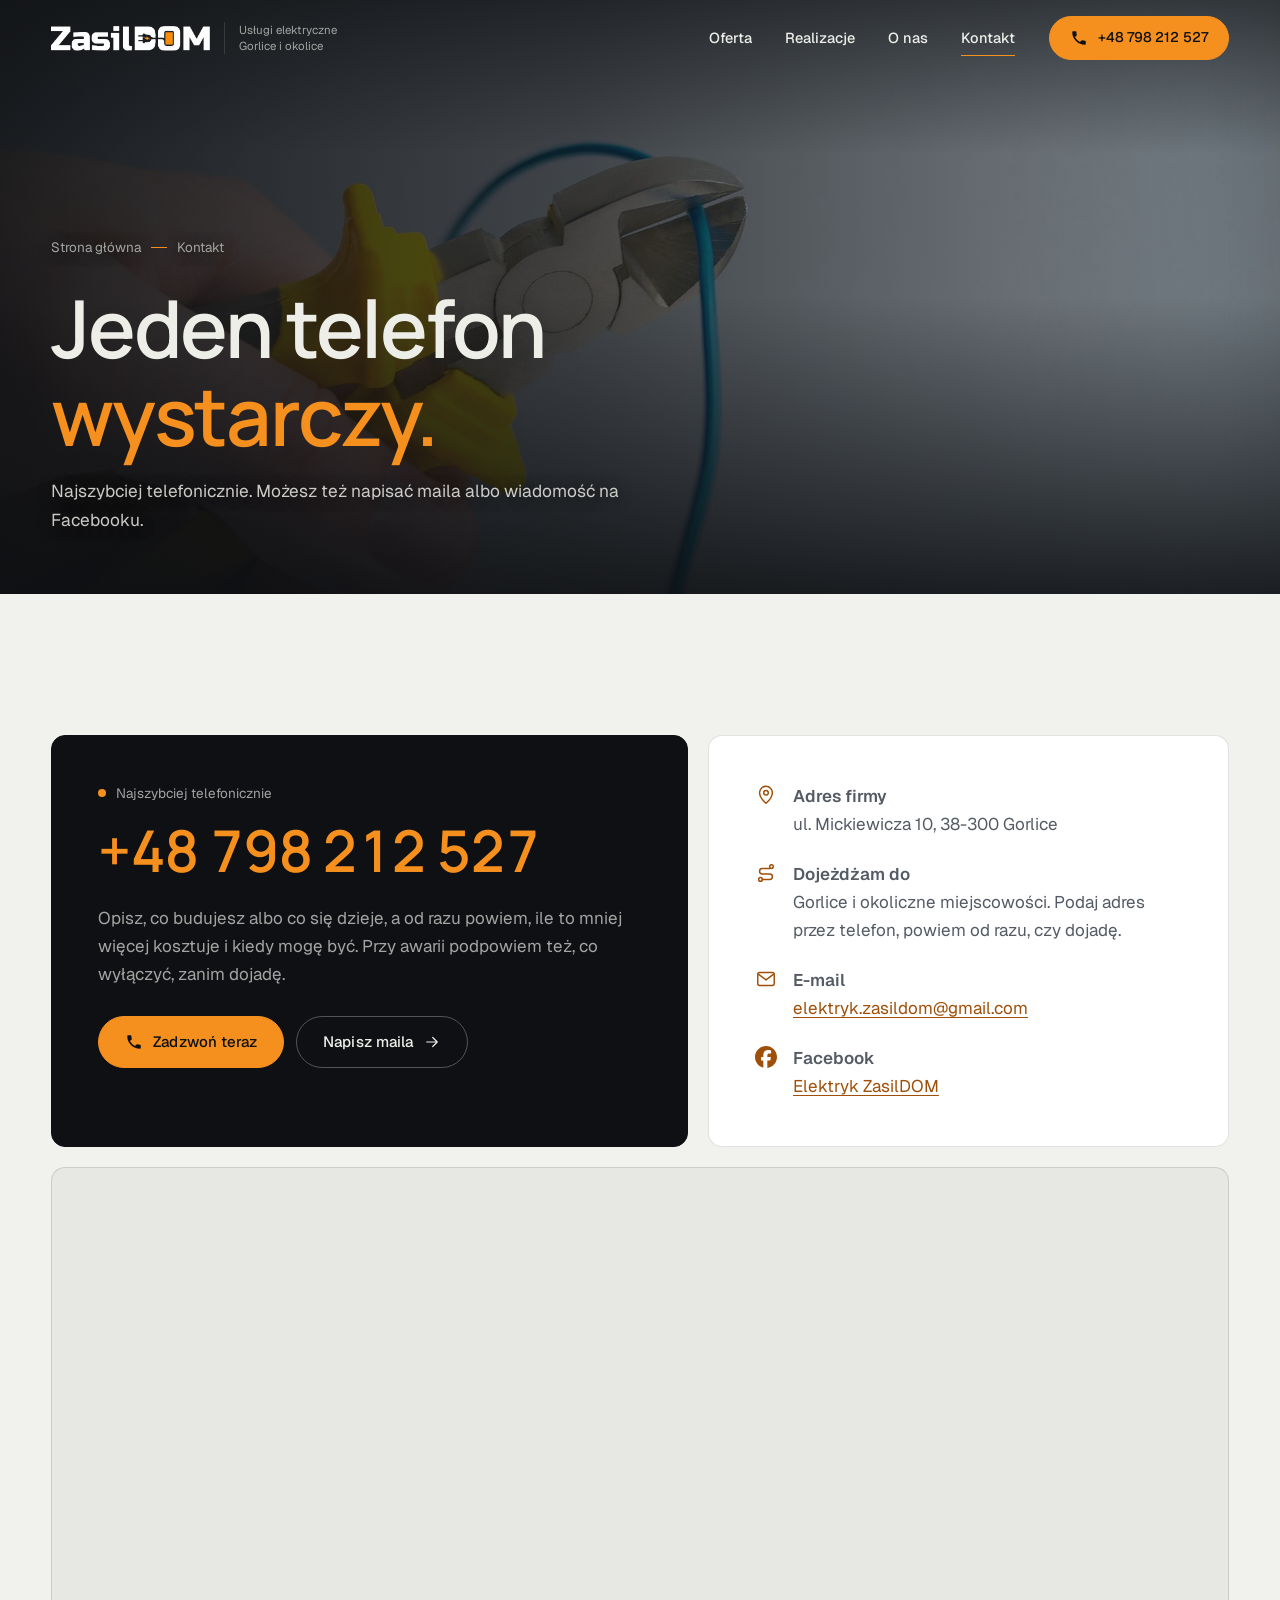
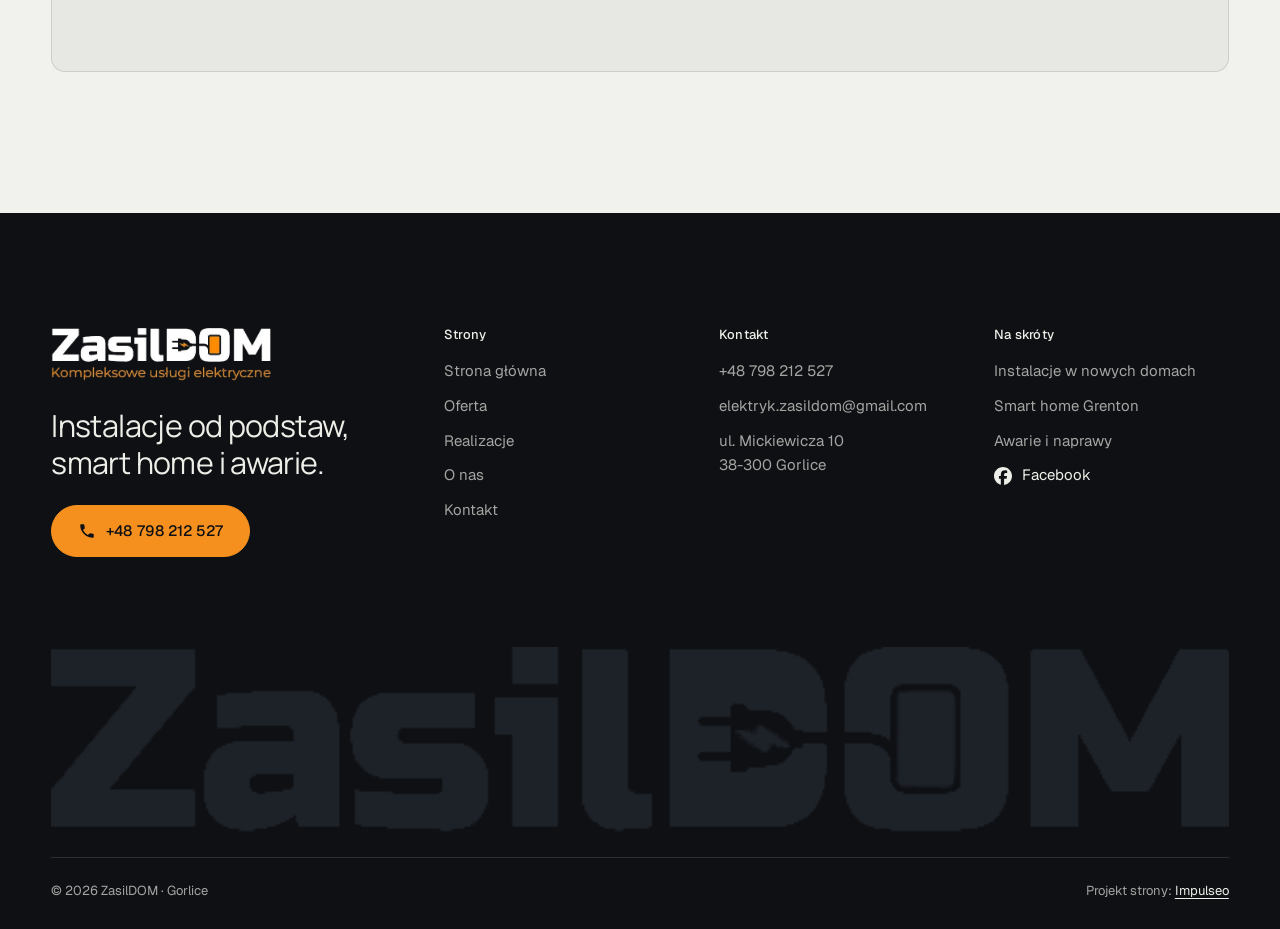
==== commit 09456bee: "[claude-edit][cmt:68053706-47da-45aa-ba97-3ffad43d2663] czcionka nagłówków: Bricolage Grotesque (wyw" ====
--- a/kontakt.html
+++ b/kontakt.html
@@ -23,7 +23,7 @@
 <link rel="preload" as="image" href="img/g5.jpg" fetchpriority="high">
 <link rel="preconnect" href="https://fonts.googleapis.com">
 <link rel="preconnect" href="https://fonts.gstatic.com" crossorigin>
-<link href="https://fonts.googleapis.com/css2?family=Bricolage+Grotesque:opsz,wght@12..96,400..700&family=Geist:wght@400..600&display=swap" rel="stylesheet">
+<link href="https://fonts.googleapis.com/css2?family=Manrope:wght@400..800&family=Geist:wght@400..600&display=swap" rel="stylesheet">
 <link rel="stylesheet" href="assets/styles.css?v=20261022a">
 <script src="assets/lenis.min.js?v=1.1.20" defer></script>
 <script src="assets/main.js?v=20261022a" defer></script>
--- a/assets/styles.css
+++ b/assets/styles.css
@@ -1,5 +1,5 @@
 /* ZasilDOM - kompleksowe usługi elektryczne. Projekt strony: Impulseo, 10.2026.
-   Paleta: grafit + pomarańcz z logo (wtyczka w literze D). Krój: Bricolage Grotesque + Geist. */
+   Paleta: grafit + pomarańcz z logo (wtyczka w literze D). Krój: Manrope + Geist. */
 :root{
   --ink:#0E1013;--ink-2:#15181D;--ink-3:#1D2128;--ink-line:rgba(238,238,233,.13);
   --paper:#F1F1EE;--paper-2:#E7E8E4;--line:rgba(18,20,24,.12);
@@ -7,7 +7,7 @@
   --on-dark:#EEEEE9;--on-dark-2:#A3A5A2;
   --accent:#F5901F;--accent-d:#A04F08;--accent-soft:rgba(245,144,31,.14);
   --paper-3:#FFFFFF;
-  --f-display:"Bricolage Grotesque","Geist",system-ui,sans-serif;
+  --f-display:"Manrope","Geist",system-ui,sans-serif;
   --f-body:"Geist",system-ui,-apple-system,"Segoe UI",sans-serif;
   --expo:cubic-bezier(.16,1,.3,1);--ease:cubic-bezier(.16,.84,.44,1);--in:cubic-bezier(.7,0,.84,0);
   --wrap:min(1320px, 100% - clamp(40px, 8vw, 128px));
@@ -25,7 +25,7 @@
 a{color:inherit;text-decoration:none}
 p{margin:0 0 1em;max-width:62ch}
 ul,ol{margin:0}
-h1,h2,h3{font-family:var(--f-display);font-weight:600;letter-spacing:-.03em;margin:0;font-variation-settings:"opsz" 96;text-wrap:balance}
+h1,h2,h3{font-family:var(--f-display);font-weight:600;letter-spacing:-.02em;margin:0;text-wrap:balance}
 h2 em,h1 em{font-style:normal;color:var(--accent-d)}
 .dark h1 em,.dark h2 em,.dark-2 h2 em,.proces h2 em,.cta-band h2 em,.hero h1 em,.pagehead h1 em,.stopklatka h2 em{color:var(--accent)}
 ::selection{background:var(--accent);color:var(--ink)}
@@ -101,7 +101,7 @@
 .mnav{position:fixed;inset:0;z-index:99;background:var(--ink);color:var(--on-dark);padding:calc(var(--nav-h) + 32px) 0 32px;display:flex;flex-direction:column;visibility:hidden;clip-path:inset(0 0 100% 0);transition:clip-path .7s var(--expo),visibility 0s .7s}
 .menu-open .mnav{visibility:visible;clip-path:inset(0 0 0 0);transition:clip-path .7s var(--expo)}
 .mnav-in{width:var(--wrap);margin-inline:auto;display:flex;flex-direction:column;height:100%}
-.mnav a.ml{display:block;font-family:var(--f-display);font-size:clamp(2.2rem, 1.2rem + 5vw, 3.2rem);font-weight:600;letter-spacing:-.03em;line-height:1.2;padding:6px 0;border-bottom:1px solid var(--ink-line);transform:translateY(24px);opacity:0;transition:transform .7s var(--expo),opacity .7s var(--expo)}
+.mnav a.ml{display:block;font-family:var(--f-display);font-size:clamp(2.2rem, 1.2rem + 5vw, 3.2rem);font-weight:600;letter-spacing:-.02em;line-height:1.2;padding:6px 0;border-bottom:1px solid var(--ink-line);transform:translateY(24px);opacity:0;transition:transform .7s var(--expo),opacity .7s var(--expo)}
 .menu-open .mnav a.ml{transform:none;opacity:1}
 .menu-open .mnav a.ml:nth-child(2){transition-delay:.05s}
 .menu-open .mnav a.ml:nth-child(3){transition-delay:.1s}
@@ -156,7 +156,7 @@
 .hero-tag{display:inline-flex;align-items:center;gap:12px;font-size:13.5px;color:var(--on-dark);padding:8px 16px 8px 14px;border:1px solid var(--ink-line);border-radius:999px;background:rgba(14,16,19,.35);margin-bottom:clamp(20px, 3.4svh, 34px)}
 .hero-tag .sep{width:1px;height:12px;background:var(--ink-line)}
 .hero-tag .muted{color:var(--on-dark-2)}
-.hero h1{font-size:clamp(2.8rem, min(1.1rem + 5.6vw, 10.8svh), 6.7rem);line-height:.95;letter-spacing:-.045em;font-weight:600;max-width:13ch}
+.hero h1{font-size:clamp(2.8rem, min(1.1rem + 5.6vw, 10.8svh), 6.7rem);line-height:.95;letter-spacing:-.028em;font-weight:600;max-width:13ch}
 .hero-lead{font-size:clamp(1rem, .9rem + .4vw, 1.16rem);color:rgba(238,238,233,.84);max-width:50ch;margin:clamp(18px, 3svh, 30px) 0 clamp(22px, 3.6svh, 36px)}
 .hero-ctas{display:flex;flex-wrap:wrap;gap:12px}
 .hero-foot{display:flex;align-items:center;justify-content:space-between;gap:24px;margin-top:clamp(24px, 5svh, 56px);padding-top:20px;border-top:1px solid var(--ink-line);font-size:13.5px;color:var(--on-dark-2)}
@@ -209,7 +209,7 @@
 .hero-foot .cert svg{width:18px;height:18px;color:var(--accent)}
 .fig-tag{position:absolute;left:16px;bottom:16px;z-index:2;background:rgba(14,16,19,.74);color:#fff;font-size:12.5px;padding:8px 14px;border-radius:999px}
 .stats{display:grid;grid-template-columns:repeat(3, minmax(0, 1fr));gap:24px;margin:36px 0 40px;padding-top:30px;border-top:1px solid var(--line)}
-.stat b{display:block;font-family:var(--f-display);font-size:clamp(2.4rem, 1.6rem + 2.2vw, 3.6rem);font-weight:600;letter-spacing:-.045em;line-height:1;font-variant-numeric:tabular-nums}
+.stat b{display:block;font-family:var(--f-display);font-size:clamp(2.4rem, 1.6rem + 2.2vw, 3.6rem);font-weight:600;letter-spacing:-.028em;line-height:1;font-variant-numeric:tabular-nums}
 .stat b small{font-size:.5em;letter-spacing:-.02em;margin-left:4px;color:var(--accent-d)}
 .stat > span{display:block;margin-top:10px;font-size:13.5px;line-height:1.45;color:var(--muted)}
 
@@ -218,7 +218,7 @@
 .proc-grid{display:grid;grid-template-columns:minmax(0, .9fr) minmax(0, 1.1fr);gap:clamp(40px, 7vw, 120px)}
 .proc-side{position:sticky;top:calc(var(--nav-h) + 56px);align-self:start}
 .proc-count{display:flex;align-items:baseline;gap:12px;margin-top:clamp(36px, 5vw, 64px);font-family:var(--f-display)}
-.proc-count b{font-size:clamp(4rem, 2.6rem + 4vw, 6.6rem);font-weight:500;line-height:.9;letter-spacing:-.06em;color:var(--accent);font-variant-numeric:tabular-nums}
+.proc-count b{font-size:clamp(4rem, 2.6rem + 4vw, 6.6rem);font-weight:500;line-height:.9;letter-spacing:-.035em;color:var(--accent);font-variant-numeric:tabular-nums}
 .proc-count span{font-size:1.1rem;color:var(--on-dark-2)}
 .proc-now{margin-top:16px;padding-top:16px;border-top:1px solid var(--ink-line);max-width:260px;font-size:15px;color:var(--on-dark)}
 .proc-steps{position:relative;padding-left:64px}
@@ -255,7 +255,7 @@
 
 /* ---------- opinie ---------- */
 .op-meta{display:flex;align-items:center;gap:18px}
-.op-meta .big{font-family:var(--f-display);font-size:clamp(3.4rem, 2.4rem + 2.6vw, 4.6rem);font-weight:600;letter-spacing:-.05em;line-height:1}
+.op-meta .big{font-family:var(--f-display);font-size:clamp(3.4rem, 2.4rem + 2.6vw, 4.6rem);font-weight:600;letter-spacing:-.02em;line-height:1}
 .op-meta .stars svg{width:18px;height:18px}
 .op-meta small{display:block;font-size:13.5px;color:var(--muted);margin-top:6px}
 .op-google{position:relative;isolation:isolate;overflow:hidden;display:inline-flex;align-items:center;gap:10px;min-height:52px;padding:0 24px;border-radius:999px;border:1px solid rgba(18,20,24,.22);background-color:var(--paper-3);color:var(--text);font-size:15px;font-weight:500;transition:background-color .72s var(--ease),color .72s var(--ease),border-color .72s var(--ease),box-shadow .72s var(--ease)}
@@ -309,7 +309,7 @@
 .stk-bg::after{content:"";position:absolute;inset:0;background:linear-gradient(90deg,rgba(14,16,19,.92) 0%,rgba(14,16,19,.74) 45%,rgba(14,16,19,.42) 100%)}
 .stk-in{position:relative;z-index:1;width:var(--wrap);margin-inline:auto;padding:clamp(110px, 12vw, 180px) 0}
 .stk-in .lead{color:rgba(238,238,233,.82)}
-.cta-phone{position:relative;display:inline-block;margin:clamp(24px, 3vw, 36px) 0;font-family:var(--f-display);font-size:clamp(2.5rem, 1rem + 5.4vw, 6.4rem);font-weight:600;letter-spacing:-.045em;line-height:1;color:var(--accent);font-variant-numeric:tabular-nums}
+.cta-phone{position:relative;display:inline-block;margin:clamp(24px, 3vw, 36px) 0;font-family:var(--f-display);font-size:clamp(2.5rem, 1rem + 5.4vw, 6.4rem);font-weight:600;letter-spacing:-.028em;line-height:1;color:var(--accent);font-variant-numeric:tabular-nums}
 .cta-phone::after{content:"";position:absolute;left:0;right:0;bottom:-8px;height:2px;background:var(--accent);transform:scaleX(0);transform-origin:right;transition:transform .7s var(--ease)}
 .cta-phone:hover::after{transform:scaleX(1);transform-origin:left}
 .cta-row{display:flex;flex-wrap:wrap;gap:12px}
@@ -349,7 +349,7 @@
 .crumb a{display:inline-block;padding:8px 0}
 .crumb a:hover{color:var(--accent)}
 .crumb .sl{width:16px;height:1px;background:var(--accent)}
-.pagehead h1{font-size:clamp(2.6rem, 1rem + 5vw, 5.8rem);line-height:.98;letter-spacing:-.045em;max-width:15ch}
+.pagehead h1{font-size:clamp(2.6rem, 1rem + 5vw, 5.8rem);line-height:.98;letter-spacing:-.028em;max-width:15ch}
 .ph-lead{max-width:52ch;margin:22px 0 0;font-size:1.08rem;color:rgba(238,238,233,.84)}
 .chips{display:flex;flex-wrap:wrap;gap:8px;margin-top:30px}
 .chip{font-size:13.5px;padding:9px 16px;border:1px solid rgba(238,238,233,.24);border-radius:999px;color:var(--on-dark);transition:border-color .5s var(--ease),color .5s var(--ease),background-color .5s var(--ease)}
@@ -410,7 +410,7 @@
 .k-card{border-radius:14px;padding:clamp(28px, 3.6vw, 52px);background:var(--paper-3);border:1px solid var(--line)}
 .k-card.dark{background:var(--ink);border-color:var(--ink)}
 .k-card .lbl{display:flex;align-items:center;gap:10px;font-size:13.5px;color:var(--on-dark-2);margin-bottom:18px}
-.k-phone{display:inline-block;font-family:var(--f-display);font-size:clamp(2.2rem, 1.2rem + 3vw, 3.8rem);font-weight:600;letter-spacing:-.045em;line-height:1;color:var(--accent);margin-bottom:24px;font-variant-numeric:tabular-nums}
+.k-phone{display:inline-block;font-family:var(--f-display);font-size:clamp(2.2rem, 1.2rem + 3vw, 3.8rem);font-weight:600;letter-spacing:-.028em;line-height:1;color:var(--accent);margin-bottom:24px;font-variant-numeric:tabular-nums}
 .k-card.dark p{color:var(--on-dark-2)}
 .k-list{list-style:none;padding:0;display:grid;gap:22px}
 .k-list li{display:grid;grid-template-columns:24px 1fr;gap:14px}
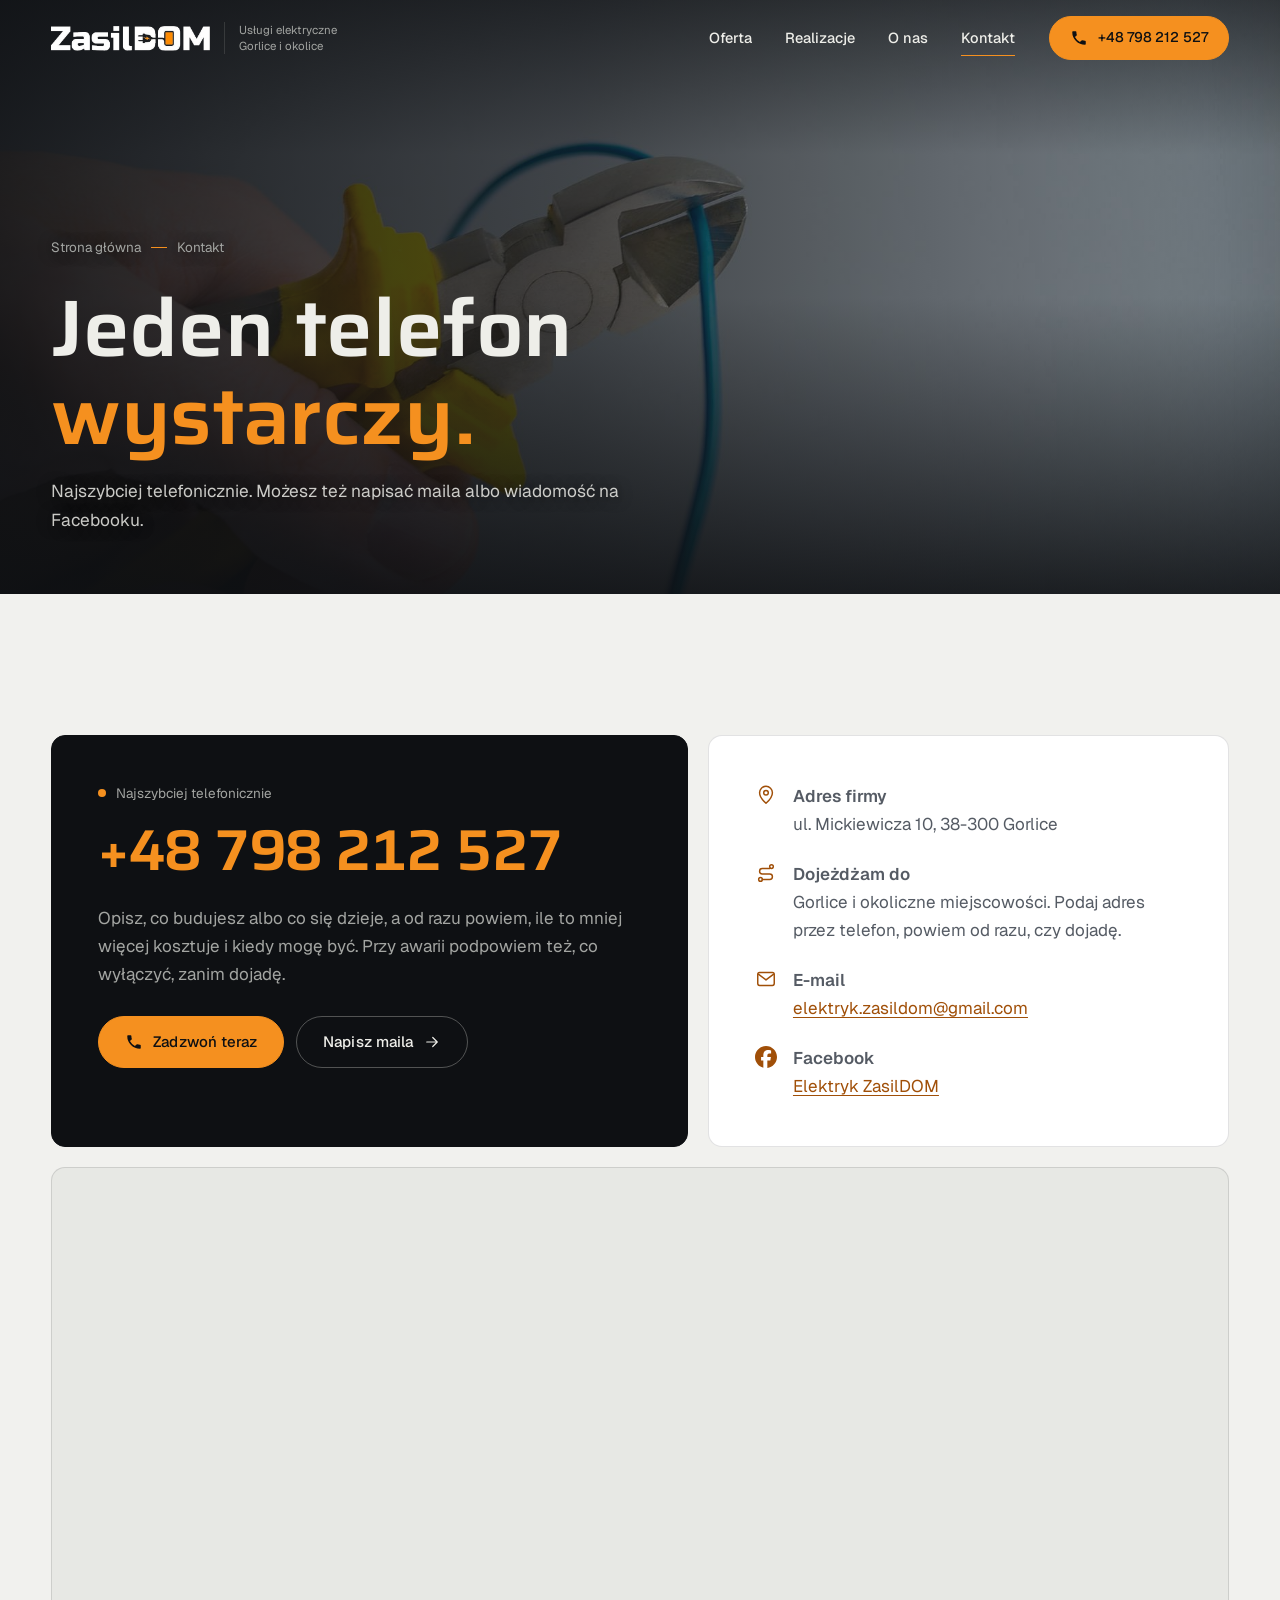
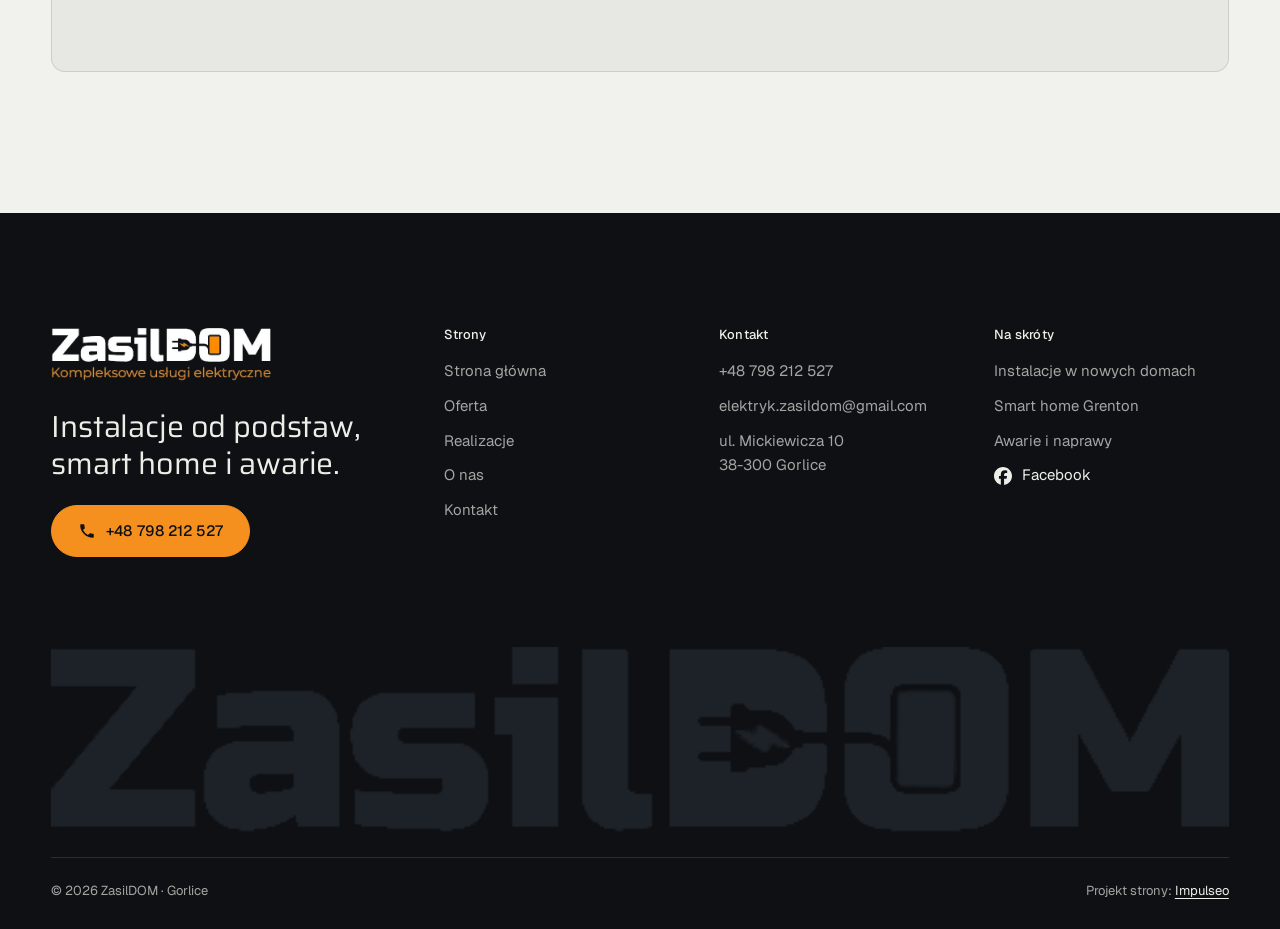
==== commit 5513c2a6: "czcionka nagłówków: Manrope -> Saira (kanciasta jak w logo), odstępy liter poluzowane Co-Authored-By" ====
--- a/kontakt.html
+++ b/kontakt.html
@@ -23,8 +23,8 @@
 <link rel="preload" as="image" href="img/g5.jpg" fetchpriority="high">
 <link rel="preconnect" href="https://fonts.googleapis.com">
 <link rel="preconnect" href="https://fonts.gstatic.com" crossorigin>
-<link href="https://fonts.googleapis.com/css2?family=Manrope:wght@400..800&family=Geist:wght@400..600&display=swap" rel="stylesheet">
-<link rel="stylesheet" href="assets/styles.css?v=20261022a">
+<link href="https://fonts.googleapis.com/css2?family=Saira:wdth,wght@100..125,400..800&family=Geist:wght@400..600&display=swap" rel="stylesheet">
+<link rel="stylesheet" href="assets/styles.css?v=20261022b">
 <script src="assets/lenis.min.js?v=1.1.20" defer></script>
 <script src="assets/main.js?v=20261022a" defer></script>
 </head>
--- a/assets/styles.css
+++ b/assets/styles.css
@@ -7,7 +7,7 @@
   --on-dark:#EEEEE9;--on-dark-2:#A3A5A2;
   --accent:#F5901F;--accent-d:#A04F08;--accent-soft:rgba(245,144,31,.14);
   --paper-3:#FFFFFF;
-  --f-display:"Manrope","Geist",system-ui,sans-serif;
+  --f-display:"Saira","Geist",system-ui,sans-serif;
   --f-body:"Geist",system-ui,-apple-system,"Segoe UI",sans-serif;
   --expo:cubic-bezier(.16,1,.3,1);--ease:cubic-bezier(.16,.84,.44,1);--in:cubic-bezier(.7,0,.84,0);
   --wrap:min(1320px, 100% - clamp(40px, 8vw, 128px));
@@ -25,7 +25,7 @@
 a{color:inherit;text-decoration:none}
 p{margin:0 0 1em;max-width:62ch}
 ul,ol{margin:0}
-h1,h2,h3{font-family:var(--f-display);font-weight:600;letter-spacing:-.02em;margin:0;text-wrap:balance}
+h1,h2,h3{font-family:var(--f-display);font-stretch:108%;font-weight:600;letter-spacing:-.005em;margin:0;text-wrap:balance}
 h2 em,h1 em{font-style:normal;color:var(--accent-d)}
 .dark h1 em,.dark h2 em,.dark-2 h2 em,.proces h2 em,.cta-band h2 em,.hero h1 em,.pagehead h1 em,.stopklatka h2 em{color:var(--accent)}
 ::selection{background:var(--accent);color:var(--ink)}
@@ -101,7 +101,7 @@
 .mnav{position:fixed;inset:0;z-index:99;background:var(--ink);color:var(--on-dark);padding:calc(var(--nav-h) + 32px) 0 32px;display:flex;flex-direction:column;visibility:hidden;clip-path:inset(0 0 100% 0);transition:clip-path .7s var(--expo),visibility 0s .7s}
 .menu-open .mnav{visibility:visible;clip-path:inset(0 0 0 0);transition:clip-path .7s var(--expo)}
 .mnav-in{width:var(--wrap);margin-inline:auto;display:flex;flex-direction:column;height:100%}
-.mnav a.ml{display:block;font-family:var(--f-display);font-size:clamp(2.2rem, 1.2rem + 5vw, 3.2rem);font-weight:600;letter-spacing:-.02em;line-height:1.2;padding:6px 0;border-bottom:1px solid var(--ink-line);transform:translateY(24px);opacity:0;transition:transform .7s var(--expo),opacity .7s var(--expo)}
+.mnav a.ml{display:block;font-family:var(--f-display);font-size:clamp(2.2rem, 1.2rem + 5vw, 3.2rem);font-weight:600;letter-spacing:-.005em;line-height:1.2;padding:6px 0;border-bottom:1px solid var(--ink-line);transform:translateY(24px);opacity:0;transition:transform .7s var(--expo),opacity .7s var(--expo)}
 .menu-open .mnav a.ml{transform:none;opacity:1}
 .menu-open .mnav a.ml:nth-child(2){transition-delay:.05s}
 .menu-open .mnav a.ml:nth-child(3){transition-delay:.1s}
@@ -156,7 +156,7 @@
 .hero-tag{display:inline-flex;align-items:center;gap:12px;font-size:13.5px;color:var(--on-dark);padding:8px 16px 8px 14px;border:1px solid var(--ink-line);border-radius:999px;background:rgba(14,16,19,.35);margin-bottom:clamp(20px, 3.4svh, 34px)}
 .hero-tag .sep{width:1px;height:12px;background:var(--ink-line)}
 .hero-tag .muted{color:var(--on-dark-2)}
-.hero h1{font-size:clamp(2.8rem, min(1.1rem + 5.6vw, 10.8svh), 6.7rem);line-height:.95;letter-spacing:-.028em;font-weight:600;max-width:13ch}
+.hero h1{font-size:clamp(2.8rem, min(1.1rem + 5.6vw, 10.8svh), 6.7rem);line-height:.95;letter-spacing:-.005em;font-weight:600;max-width:13ch}
 .hero-lead{font-size:clamp(1rem, .9rem + .4vw, 1.16rem);color:rgba(238,238,233,.84);max-width:50ch;margin:clamp(18px, 3svh, 30px) 0 clamp(22px, 3.6svh, 36px)}
 .hero-ctas{display:flex;flex-wrap:wrap;gap:12px}
 .hero-foot{display:flex;align-items:center;justify-content:space-between;gap:24px;margin-top:clamp(24px, 5svh, 56px);padding-top:20px;border-top:1px solid var(--ink-line);font-size:13.5px;color:var(--on-dark-2)}
@@ -179,7 +179,7 @@
 .strip-in{width:min(96%, 1440px);margin-inline:auto;display:grid;grid-template-columns:repeat(5, minmax(0, 1fr))}
 .strip-it{position:relative;text-align:center;padding:30px 14px}
 .strip-it+.strip-it::before{content:"";position:absolute;left:0;top:30%;bottom:30%;width:1px;background:var(--accent);opacity:.75}
-.strip .k{font-family:var(--f-display);font-size:1.2rem;font-weight:600;letter-spacing:-.015em;line-height:1.25}
+.strip .k{font-family:var(--f-display);font-size:1.2rem;font-weight:600;letter-spacing:-.005em;line-height:1.25}
 .strip .v{font-size:13px;color:var(--on-dark-2);margin-top:4px}
 
 /* ---------- kafle ze zdjęciem ---------- */
@@ -209,8 +209,8 @@
 .hero-foot .cert svg{width:18px;height:18px;color:var(--accent)}
 .fig-tag{position:absolute;left:16px;bottom:16px;z-index:2;background:rgba(14,16,19,.74);color:#fff;font-size:12.5px;padding:8px 14px;border-radius:999px}
 .stats{display:grid;grid-template-columns:repeat(3, minmax(0, 1fr));gap:24px;margin:36px 0 40px;padding-top:30px;border-top:1px solid var(--line)}
-.stat b{display:block;font-family:var(--f-display);font-size:clamp(2.4rem, 1.6rem + 2.2vw, 3.6rem);font-weight:600;letter-spacing:-.028em;line-height:1;font-variant-numeric:tabular-nums}
-.stat b small{font-size:.5em;letter-spacing:-.02em;margin-left:4px;color:var(--accent-d)}
+.stat b{display:block;font-family:var(--f-display);font-size:clamp(2.4rem, 1.6rem + 2.2vw, 3.6rem);font-weight:600;letter-spacing:-.005em;line-height:1;font-variant-numeric:tabular-nums}
+.stat b small{font-size:.5em;letter-spacing:-.005em;margin-left:4px;color:var(--accent-d)}
 .stat > span{display:block;margin-top:10px;font-size:13.5px;line-height:1.45;color:var(--muted)}
 
 /* ---------- proces: przewód, który się zapala ---------- */
@@ -218,7 +218,7 @@
 .proc-grid{display:grid;grid-template-columns:minmax(0, .9fr) minmax(0, 1.1fr);gap:clamp(40px, 7vw, 120px)}
 .proc-side{position:sticky;top:calc(var(--nav-h) + 56px);align-self:start}
 .proc-count{display:flex;align-items:baseline;gap:12px;margin-top:clamp(36px, 5vw, 64px);font-family:var(--f-display)}
-.proc-count b{font-size:clamp(4rem, 2.6rem + 4vw, 6.6rem);font-weight:500;line-height:.9;letter-spacing:-.035em;color:var(--accent);font-variant-numeric:tabular-nums}
+.proc-count b{font-size:clamp(4rem, 2.6rem + 4vw, 6.6rem);font-weight:500;line-height:.9;letter-spacing:-.005em;color:var(--accent);font-variant-numeric:tabular-nums}
 .proc-count span{font-size:1.1rem;color:var(--on-dark-2)}
 .proc-now{margin-top:16px;padding-top:16px;border-top:1px solid var(--ink-line);max-width:260px;font-size:15px;color:var(--on-dark)}
 .proc-steps{position:relative;padding-left:64px}
@@ -255,7 +255,7 @@
 
 /* ---------- opinie ---------- */
 .op-meta{display:flex;align-items:center;gap:18px}
-.op-meta .big{font-family:var(--f-display);font-size:clamp(3.4rem, 2.4rem + 2.6vw, 4.6rem);font-weight:600;letter-spacing:-.02em;line-height:1}
+.op-meta .big{font-family:var(--f-display);font-size:clamp(3.4rem, 2.4rem + 2.6vw, 4.6rem);font-weight:600;letter-spacing:-.005em;line-height:1}
 .op-meta .stars svg{width:18px;height:18px}
 .op-meta small{display:block;font-size:13.5px;color:var(--muted);margin-top:6px}
 .op-google{position:relative;isolation:isolate;overflow:hidden;display:inline-flex;align-items:center;gap:10px;min-height:52px;padding:0 24px;border-radius:999px;border:1px solid rgba(18,20,24,.22);background-color:var(--paper-3);color:var(--text);font-size:15px;font-weight:500;transition:background-color .72s var(--ease),color .72s var(--ease),border-color .72s var(--ease),box-shadow .72s var(--ease)}
@@ -264,7 +264,7 @@
 .op-card blockquote{margin:0}
 .op-card blockquote p{margin:0;max-width:none}
 .op-card.feat{grid-row:span 2;background:var(--ink);border-color:var(--ink);color:var(--on-dark)}
-.op-card.feat blockquote p{font-family:var(--f-display);font-size:clamp(1.5rem, 1.1rem + 1.2vw, 2.2rem);line-height:1.22;letter-spacing:-.02em;font-weight:500}
+.op-card.feat blockquote p{font-family:var(--f-display);font-size:clamp(1.5rem, 1.1rem + 1.2vw, 2.2rem);line-height:1.22;letter-spacing:-.005em;font-weight:500}
 .op-card .q{font-family:var(--f-display);font-size:3.4rem;line-height:.6;color:var(--accent);height:24px}
 .op-card figcaption{display:flex;align-items:center;gap:12px;font-size:14px;color:var(--muted)}
 .op-card.feat figcaption{color:var(--on-dark-2)}
@@ -276,7 +276,7 @@
 .odz-list{list-style:none;padding:0;display:flex;align-items:center;gap:24px;flex:none}
 .odz img{height:84px;width:auto}
 .badges p{margin:0;color:var(--on-dark-2);font-size:15px}
-.badges p b{display:block;color:var(--on-dark);font-family:var(--f-display);font-size:1.3rem;font-weight:600;letter-spacing:-.02em;margin-bottom:4px}
+.badges p b{display:block;color:var(--on-dark);font-family:var(--f-display);font-size:1.3rem;font-weight:600;letter-spacing:-.005em;margin-bottom:4px}
 
 /* ---------- obszar działania ---------- */
 .area{display:grid;grid-template-columns:minmax(0, 1fr) minmax(0, 1.15fr);gap:clamp(40px, 6vw, 100px);align-items:center}
@@ -293,7 +293,7 @@
 .faq-wrap{display:grid;grid-template-columns:minmax(0, .8fr) minmax(0, 1.2fr);gap:clamp(40px, 6vw, 100px);align-items:start}
 .faq-side{position:sticky;top:calc(var(--nav-h) + 40px)}
 .faq-item{position:relative;isolation:isolate;overflow:hidden;border:1px solid var(--line);border-radius:14px;background-color:var(--paper-3);color:var(--text);margin-bottom:12px;transition:background-color .72s var(--ease),color .72s var(--ease),border-color .72s var(--ease),box-shadow .72s var(--ease)}
-.faq-item summary{list-style:none;cursor:pointer;position:relative;padding:24px 72px 24px 28px;font-family:var(--f-display);font-size:clamp(1.08rem, 1rem + .3vw, 1.24rem);font-weight:600;letter-spacing:-.015em;line-height:1.35}
+.faq-item summary{list-style:none;cursor:pointer;position:relative;padding:24px 72px 24px 28px;font-family:var(--f-display);font-size:clamp(1.08rem, 1rem + .3vw, 1.24rem);font-weight:600;letter-spacing:-.005em;line-height:1.35}
 .faq-item summary::-webkit-details-marker{display:none}
 .faq-item summary::after{content:"";position:absolute;right:24px;top:50%;width:32px;height:32px;margin-top:-16px;border-radius:50%;border:1px solid currentColor;opacity:.4}
 .faq-item summary i{position:absolute;right:35px;top:50%;width:10px;height:1.5px;background:currentColor;transition:transform .5s var(--expo)}
@@ -309,7 +309,7 @@
 .stk-bg::after{content:"";position:absolute;inset:0;background:linear-gradient(90deg,rgba(14,16,19,.92) 0%,rgba(14,16,19,.74) 45%,rgba(14,16,19,.42) 100%)}
 .stk-in{position:relative;z-index:1;width:var(--wrap);margin-inline:auto;padding:clamp(110px, 12vw, 180px) 0}
 .stk-in .lead{color:rgba(238,238,233,.82)}
-.cta-phone{position:relative;display:inline-block;margin:clamp(24px, 3vw, 36px) 0;font-family:var(--f-display);font-size:clamp(2.5rem, 1rem + 5.4vw, 6.4rem);font-weight:600;letter-spacing:-.028em;line-height:1;color:var(--accent);font-variant-numeric:tabular-nums}
+.cta-phone{position:relative;display:inline-block;margin:clamp(24px, 3vw, 36px) 0;font-family:var(--f-display);font-size:clamp(2.5rem, 1rem + 5.4vw, 6.4rem);font-weight:600;letter-spacing:-.005em;line-height:1;color:var(--accent);font-variant-numeric:tabular-nums}
 .cta-phone::after{content:"";position:absolute;left:0;right:0;bottom:-8px;height:2px;background:var(--accent);transform:scaleX(0);transform-origin:right;transition:transform .7s var(--ease)}
 .cta-phone:hover::after{transform:scaleX(1);transform-origin:left}
 .cta-row{display:flex;flex-wrap:wrap;gap:12px}
@@ -328,7 +328,7 @@
 .foot-top ul{list-style:none;padding:0;display:grid;gap:10px}
 .foot-top a:not(.btn){transition:color .4s var(--ease)}
 .foot-top a:not(.btn):hover{color:var(--accent)}
-.foot-claim{font-family:var(--f-display);font-size:clamp(1.5rem, 1.1rem + 1vw, 2rem);line-height:1.2;letter-spacing:-.02em;color:var(--on-dark);max-width:18ch;margin:0 0 24px}
+.foot-claim{font-family:var(--f-display);font-size:clamp(1.5rem, 1.1rem + 1vw, 2rem);line-height:1.2;letter-spacing:-.005em;color:var(--on-dark);max-width:18ch;margin:0 0 24px}
 .soc{display:inline-flex;align-items:center;gap:10px;color:var(--on-dark)}
 .soc svg{width:18px;height:18px}
 .foot-mark{margin-top:clamp(56px, 7vw, 96px);aspect-ratio:539/85;background:var(--ink-3);-webkit-mask:url(../img/logo-znak.png) center/contain no-repeat;mask:url(../img/logo-znak.png) center/contain no-repeat}
@@ -349,7 +349,7 @@
 .crumb a{display:inline-block;padding:8px 0}
 .crumb a:hover{color:var(--accent)}
 .crumb .sl{width:16px;height:1px;background:var(--accent)}
-.pagehead h1{font-size:clamp(2.6rem, 1rem + 5vw, 5.8rem);line-height:.98;letter-spacing:-.028em;max-width:15ch}
+.pagehead h1{font-size:clamp(2.6rem, 1rem + 5vw, 5.8rem);line-height:.98;letter-spacing:-.005em;max-width:15ch}
 .ph-lead{max-width:52ch;margin:22px 0 0;font-size:1.08rem;color:rgba(238,238,233,.84)}
 .chips{display:flex;flex-wrap:wrap;gap:8px;margin-top:30px}
 .chip{font-size:13.5px;padding:9px 16px;border:1px solid rgba(238,238,233,.24);border-radius:999px;color:var(--on-dark);transition:border-color .5s var(--ease),color .5s var(--ease),background-color .5s var(--ease)}
@@ -410,7 +410,7 @@
 .k-card{border-radius:14px;padding:clamp(28px, 3.6vw, 52px);background:var(--paper-3);border:1px solid var(--line)}
 .k-card.dark{background:var(--ink);border-color:var(--ink)}
 .k-card .lbl{display:flex;align-items:center;gap:10px;font-size:13.5px;color:var(--on-dark-2);margin-bottom:18px}
-.k-phone{display:inline-block;font-family:var(--f-display);font-size:clamp(2.2rem, 1.2rem + 3vw, 3.8rem);font-weight:600;letter-spacing:-.028em;line-height:1;color:var(--accent);margin-bottom:24px;font-variant-numeric:tabular-nums}
+.k-phone{display:inline-block;font-family:var(--f-display);font-size:clamp(2.2rem, 1.2rem + 3vw, 3.8rem);font-weight:600;letter-spacing:-.005em;line-height:1;color:var(--accent);margin-bottom:24px;font-variant-numeric:tabular-nums}
 .k-card.dark p{color:var(--on-dark-2)}
 .k-list{list-style:none;padding:0;display:grid;gap:22px}
 .k-list li{display:grid;grid-template-columns:24px 1fr;gap:14px}
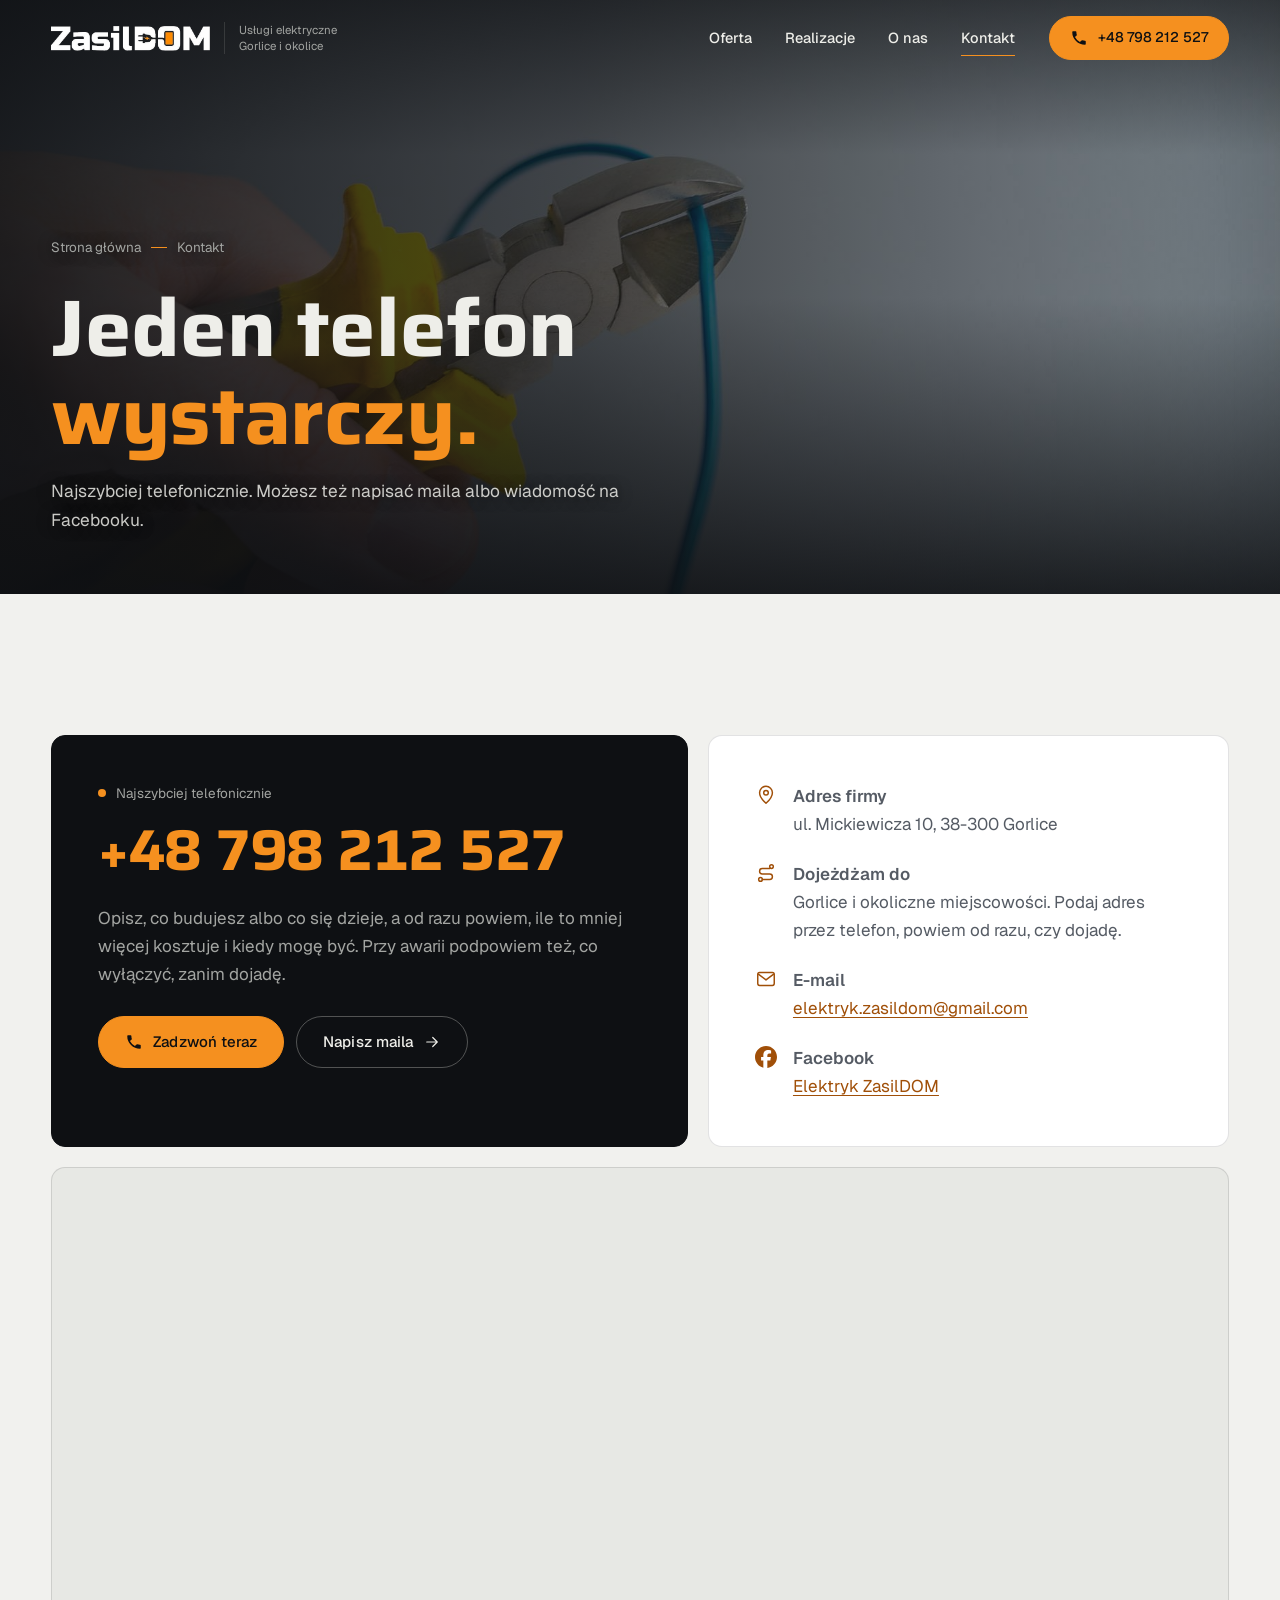
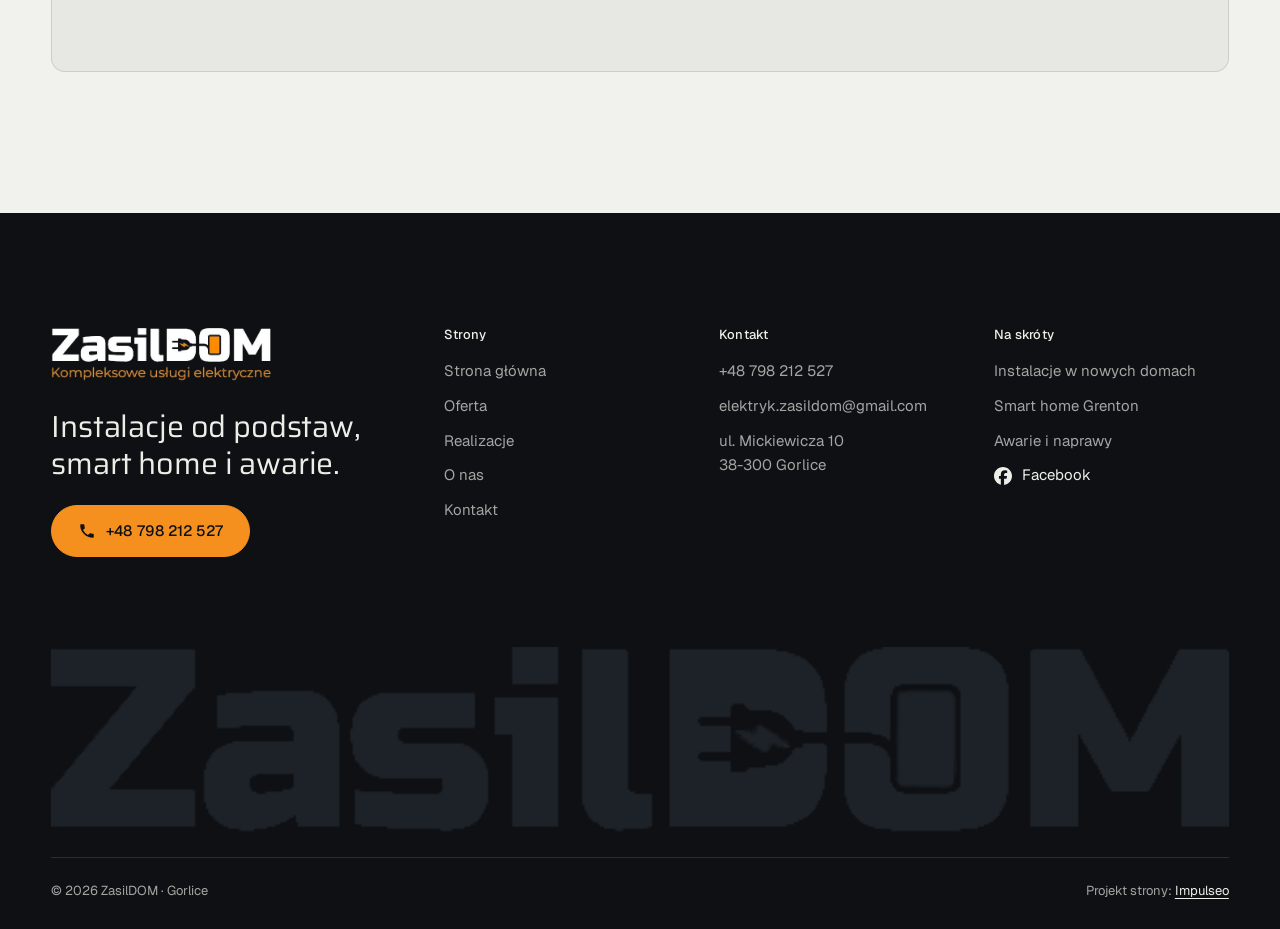
==== commit fd52e109: "nagłówki Saira grubsze: 600 -> 700 Co-Authored-By: Claude Opus 5.5 (1M context) <noreply@anthropic.c" ====
--- a/kontakt.html
+++ b/kontakt.html
@@ -24,7 +24,7 @@
 <link rel="preconnect" href="https://fonts.googleapis.com">
 <link rel="preconnect" href="https://fonts.gstatic.com" crossorigin>
 <link href="https://fonts.googleapis.com/css2?family=Saira:wdth,wght@100..125,400..800&family=Geist:wght@400..600&display=swap" rel="stylesheet">
-<link rel="stylesheet" href="assets/styles.css?v=20261022b">
+<link rel="stylesheet" href="assets/styles.css?v=20261022c">
 <script src="assets/lenis.min.js?v=1.1.20" defer></script>
 <script src="assets/main.js?v=20261022a" defer></script>
 </head>
--- a/assets/styles.css
+++ b/assets/styles.css
@@ -25,7 +25,7 @@
 a{color:inherit;text-decoration:none}
 p{margin:0 0 1em;max-width:62ch}
 ul,ol{margin:0}
-h1,h2,h3{font-family:var(--f-display);font-stretch:108%;font-weight:600;letter-spacing:-.005em;margin:0;text-wrap:balance}
+h1,h2,h3{font-family:var(--f-display);font-stretch:108%;font-weight:700;letter-spacing:-.005em;margin:0;text-wrap:balance}
 h2 em,h1 em{font-style:normal;color:var(--accent-d)}
 .dark h1 em,.dark h2 em,.dark-2 h2 em,.proces h2 em,.cta-band h2 em,.hero h1 em,.pagehead h1 em,.stopklatka h2 em{color:var(--accent)}
 ::selection{background:var(--accent);color:var(--ink)}
@@ -101,7 +101,7 @@
 .mnav{position:fixed;inset:0;z-index:99;background:var(--ink);color:var(--on-dark);padding:calc(var(--nav-h) + 32px) 0 32px;display:flex;flex-direction:column;visibility:hidden;clip-path:inset(0 0 100% 0);transition:clip-path .7s var(--expo),visibility 0s .7s}
 .menu-open .mnav{visibility:visible;clip-path:inset(0 0 0 0);transition:clip-path .7s var(--expo)}
 .mnav-in{width:var(--wrap);margin-inline:auto;display:flex;flex-direction:column;height:100%}
-.mnav a.ml{display:block;font-family:var(--f-display);font-size:clamp(2.2rem, 1.2rem + 5vw, 3.2rem);font-weight:600;letter-spacing:-.005em;line-height:1.2;padding:6px 0;border-bottom:1px solid var(--ink-line);transform:translateY(24px);opacity:0;transition:transform .7s var(--expo),opacity .7s var(--expo)}
+.mnav a.ml{display:block;font-family:var(--f-display);font-size:clamp(2.2rem, 1.2rem + 5vw, 3.2rem);font-weight:700;letter-spacing:-.005em;line-height:1.2;padding:6px 0;border-bottom:1px solid var(--ink-line);transform:translateY(24px);opacity:0;transition:transform .7s var(--expo),opacity .7s var(--expo)}
 .menu-open .mnav a.ml{transform:none;opacity:1}
 .menu-open .mnav a.ml:nth-child(2){transition-delay:.05s}
 .menu-open .mnav a.ml:nth-child(3){transition-delay:.1s}
@@ -156,7 +156,7 @@
 .hero-tag{display:inline-flex;align-items:center;gap:12px;font-size:13.5px;color:var(--on-dark);padding:8px 16px 8px 14px;border:1px solid var(--ink-line);border-radius:999px;background:rgba(14,16,19,.35);margin-bottom:clamp(20px, 3.4svh, 34px)}
 .hero-tag .sep{width:1px;height:12px;background:var(--ink-line)}
 .hero-tag .muted{color:var(--on-dark-2)}
-.hero h1{font-size:clamp(2.8rem, min(1.1rem + 5.6vw, 10.8svh), 6.7rem);line-height:.95;letter-spacing:-.005em;font-weight:600;max-width:13ch}
+.hero h1{font-size:clamp(2.8rem, min(1.1rem + 5.6vw, 10.8svh), 6.7rem);line-height:.95;letter-spacing:-.005em;font-weight:700;max-width:13ch}
 .hero-lead{font-size:clamp(1rem, .9rem + .4vw, 1.16rem);color:rgba(238,238,233,.84);max-width:50ch;margin:clamp(18px, 3svh, 30px) 0 clamp(22px, 3.6svh, 36px)}
 .hero-ctas{display:flex;flex-wrap:wrap;gap:12px}
 .hero-foot{display:flex;align-items:center;justify-content:space-between;gap:24px;margin-top:clamp(24px, 5svh, 56px);padding-top:20px;border-top:1px solid var(--ink-line);font-size:13.5px;color:var(--on-dark-2)}
@@ -179,7 +179,7 @@
 .strip-in{width:min(96%, 1440px);margin-inline:auto;display:grid;grid-template-columns:repeat(5, minmax(0, 1fr))}
 .strip-it{position:relative;text-align:center;padding:30px 14px}
 .strip-it+.strip-it::before{content:"";position:absolute;left:0;top:30%;bottom:30%;width:1px;background:var(--accent);opacity:.75}
-.strip .k{font-family:var(--f-display);font-size:1.2rem;font-weight:600;letter-spacing:-.005em;line-height:1.25}
+.strip .k{font-family:var(--f-display);font-size:1.2rem;font-weight:700;letter-spacing:-.005em;line-height:1.25}
 .strip .v{font-size:13px;color:var(--on-dark-2);margin-top:4px}
 
 /* ---------- kafle ze zdjęciem ---------- */
@@ -209,7 +209,7 @@
 .hero-foot .cert svg{width:18px;height:18px;color:var(--accent)}
 .fig-tag{position:absolute;left:16px;bottom:16px;z-index:2;background:rgba(14,16,19,.74);color:#fff;font-size:12.5px;padding:8px 14px;border-radius:999px}
 .stats{display:grid;grid-template-columns:repeat(3, minmax(0, 1fr));gap:24px;margin:36px 0 40px;padding-top:30px;border-top:1px solid var(--line)}
-.stat b{display:block;font-family:var(--f-display);font-size:clamp(2.4rem, 1.6rem + 2.2vw, 3.6rem);font-weight:600;letter-spacing:-.005em;line-height:1;font-variant-numeric:tabular-nums}
+.stat b{display:block;font-family:var(--f-display);font-size:clamp(2.4rem, 1.6rem + 2.2vw, 3.6rem);font-weight:700;letter-spacing:-.005em;line-height:1;font-variant-numeric:tabular-nums}
 .stat b small{font-size:.5em;letter-spacing:-.005em;margin-left:4px;color:var(--accent-d)}
 .stat > span{display:block;margin-top:10px;font-size:13.5px;line-height:1.45;color:var(--muted)}
 
@@ -255,7 +255,7 @@
 
 /* ---------- opinie ---------- */
 .op-meta{display:flex;align-items:center;gap:18px}
-.op-meta .big{font-family:var(--f-display);font-size:clamp(3.4rem, 2.4rem + 2.6vw, 4.6rem);font-weight:600;letter-spacing:-.005em;line-height:1}
+.op-meta .big{font-family:var(--f-display);font-size:clamp(3.4rem, 2.4rem + 2.6vw, 4.6rem);font-weight:700;letter-spacing:-.005em;line-height:1}
 .op-meta .stars svg{width:18px;height:18px}
 .op-meta small{display:block;font-size:13.5px;color:var(--muted);margin-top:6px}
 .op-google{position:relative;isolation:isolate;overflow:hidden;display:inline-flex;align-items:center;gap:10px;min-height:52px;padding:0 24px;border-radius:999px;border:1px solid rgba(18,20,24,.22);background-color:var(--paper-3);color:var(--text);font-size:15px;font-weight:500;transition:background-color .72s var(--ease),color .72s var(--ease),border-color .72s var(--ease),box-shadow .72s var(--ease)}
@@ -264,7 +264,7 @@
 .op-card blockquote{margin:0}
 .op-card blockquote p{margin:0;max-width:none}
 .op-card.feat{grid-row:span 2;background:var(--ink);border-color:var(--ink);color:var(--on-dark)}
-.op-card.feat blockquote p{font-family:var(--f-display);font-size:clamp(1.5rem, 1.1rem + 1.2vw, 2.2rem);line-height:1.22;letter-spacing:-.005em;font-weight:500}
+.op-card.feat blockquote p{font-family:var(--f-display);font-size:clamp(1.5rem, 1.1rem + 1.2vw, 2.2rem);line-height:1.22;letter-spacing:-.005em;font-weight:600}
 .op-card .q{font-family:var(--f-display);font-size:3.4rem;line-height:.6;color:var(--accent);height:24px}
 .op-card figcaption{display:flex;align-items:center;gap:12px;font-size:14px;color:var(--muted)}
 .op-card.feat figcaption{color:var(--on-dark-2)}
@@ -276,7 +276,7 @@
 .odz-list{list-style:none;padding:0;display:flex;align-items:center;gap:24px;flex:none}
 .odz img{height:84px;width:auto}
 .badges p{margin:0;color:var(--on-dark-2);font-size:15px}
-.badges p b{display:block;color:var(--on-dark);font-family:var(--f-display);font-size:1.3rem;font-weight:600;letter-spacing:-.005em;margin-bottom:4px}
+.badges p b{display:block;color:var(--on-dark);font-family:var(--f-display);font-size:1.3rem;font-weight:700;letter-spacing:-.005em;margin-bottom:4px}
 
 /* ---------- obszar działania ---------- */
 .area{display:grid;grid-template-columns:minmax(0, 1fr) minmax(0, 1.15fr);gap:clamp(40px, 6vw, 100px);align-items:center}
@@ -293,7 +293,7 @@
 .faq-wrap{display:grid;grid-template-columns:minmax(0, .8fr) minmax(0, 1.2fr);gap:clamp(40px, 6vw, 100px);align-items:start}
 .faq-side{position:sticky;top:calc(var(--nav-h) + 40px)}
 .faq-item{position:relative;isolation:isolate;overflow:hidden;border:1px solid var(--line);border-radius:14px;background-color:var(--paper-3);color:var(--text);margin-bottom:12px;transition:background-color .72s var(--ease),color .72s var(--ease),border-color .72s var(--ease),box-shadow .72s var(--ease)}
-.faq-item summary{list-style:none;cursor:pointer;position:relative;padding:24px 72px 24px 28px;font-family:var(--f-display);font-size:clamp(1.08rem, 1rem + .3vw, 1.24rem);font-weight:600;letter-spacing:-.005em;line-height:1.35}
+.faq-item summary{list-style:none;cursor:pointer;position:relative;padding:24px 72px 24px 28px;font-family:var(--f-display);font-size:clamp(1.08rem, 1rem + .3vw, 1.24rem);font-weight:700;letter-spacing:-.005em;line-height:1.35}
 .faq-item summary::-webkit-details-marker{display:none}
 .faq-item summary::after{content:"";position:absolute;right:24px;top:50%;width:32px;height:32px;margin-top:-16px;border-radius:50%;border:1px solid currentColor;opacity:.4}
 .faq-item summary i{position:absolute;right:35px;top:50%;width:10px;height:1.5px;background:currentColor;transition:transform .5s var(--expo)}
@@ -309,7 +309,7 @@
 .stk-bg::after{content:"";position:absolute;inset:0;background:linear-gradient(90deg,rgba(14,16,19,.92) 0%,rgba(14,16,19,.74) 45%,rgba(14,16,19,.42) 100%)}
 .stk-in{position:relative;z-index:1;width:var(--wrap);margin-inline:auto;padding:clamp(110px, 12vw, 180px) 0}
 .stk-in .lead{color:rgba(238,238,233,.82)}
-.cta-phone{position:relative;display:inline-block;margin:clamp(24px, 3vw, 36px) 0;font-family:var(--f-display);font-size:clamp(2.5rem, 1rem + 5.4vw, 6.4rem);font-weight:600;letter-spacing:-.005em;line-height:1;color:var(--accent);font-variant-numeric:tabular-nums}
+.cta-phone{position:relative;display:inline-block;margin:clamp(24px, 3vw, 36px) 0;font-family:var(--f-display);font-size:clamp(2.5rem, 1rem + 5.4vw, 6.4rem);font-weight:700;letter-spacing:-.005em;line-height:1;color:var(--accent);font-variant-numeric:tabular-nums}
 .cta-phone::after{content:"";position:absolute;left:0;right:0;bottom:-8px;height:2px;background:var(--accent);transform:scaleX(0);transform-origin:right;transition:transform .7s var(--ease)}
 .cta-phone:hover::after{transform:scaleX(1);transform-origin:left}
 .cta-row{display:flex;flex-wrap:wrap;gap:12px}
@@ -410,7 +410,7 @@
 .k-card{border-radius:14px;padding:clamp(28px, 3.6vw, 52px);background:var(--paper-3);border:1px solid var(--line)}
 .k-card.dark{background:var(--ink);border-color:var(--ink)}
 .k-card .lbl{display:flex;align-items:center;gap:10px;font-size:13.5px;color:var(--on-dark-2);margin-bottom:18px}
-.k-phone{display:inline-block;font-family:var(--f-display);font-size:clamp(2.2rem, 1.2rem + 3vw, 3.8rem);font-weight:600;letter-spacing:-.005em;line-height:1;color:var(--accent);margin-bottom:24px;font-variant-numeric:tabular-nums}
+.k-phone{display:inline-block;font-family:var(--f-display);font-size:clamp(2.2rem, 1.2rem + 3vw, 3.8rem);font-weight:700;letter-spacing:-.005em;line-height:1;color:var(--accent);margin-bottom:24px;font-variant-numeric:tabular-nums}
 .k-card.dark p{color:var(--on-dark-2)}
 .k-list{list-style:none;padding:0;display:grid;gap:22px}
 .k-list li{display:grid;grid-template-columns:24px 1fr;gap:14px}
